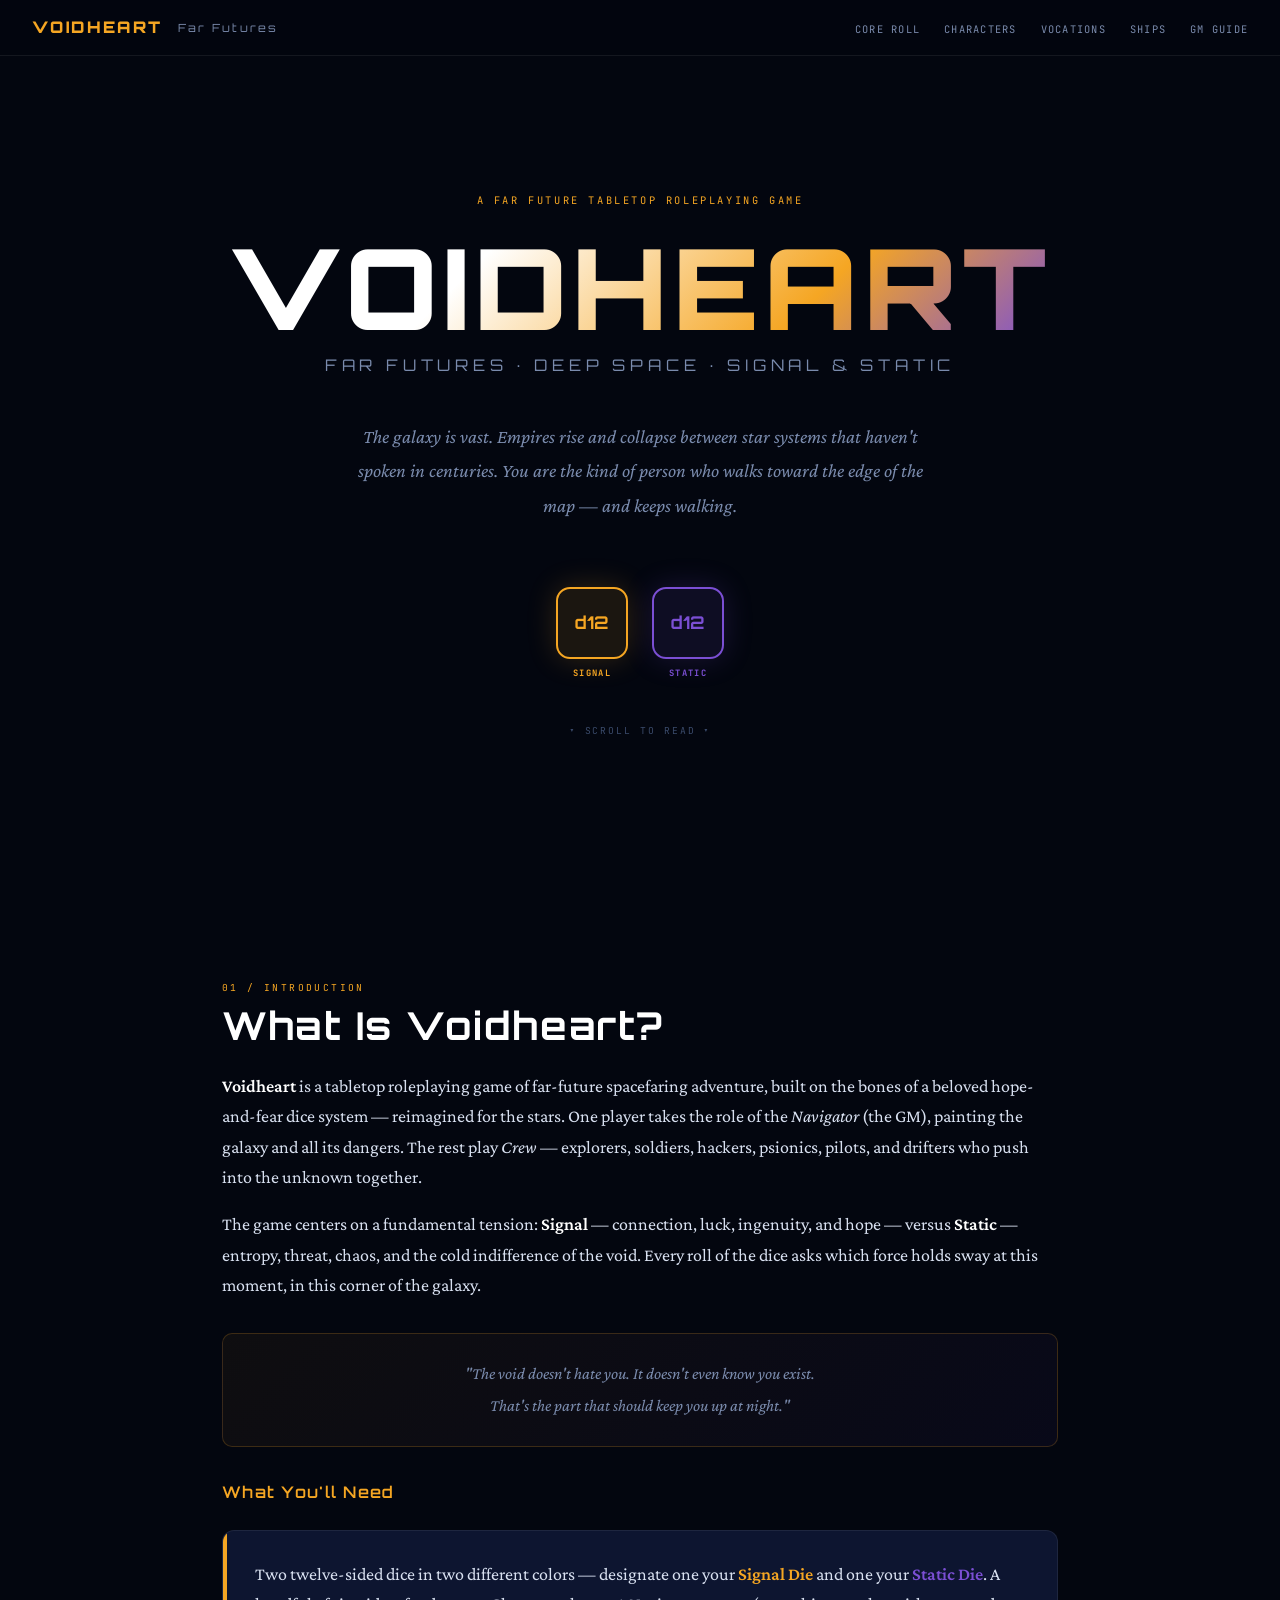
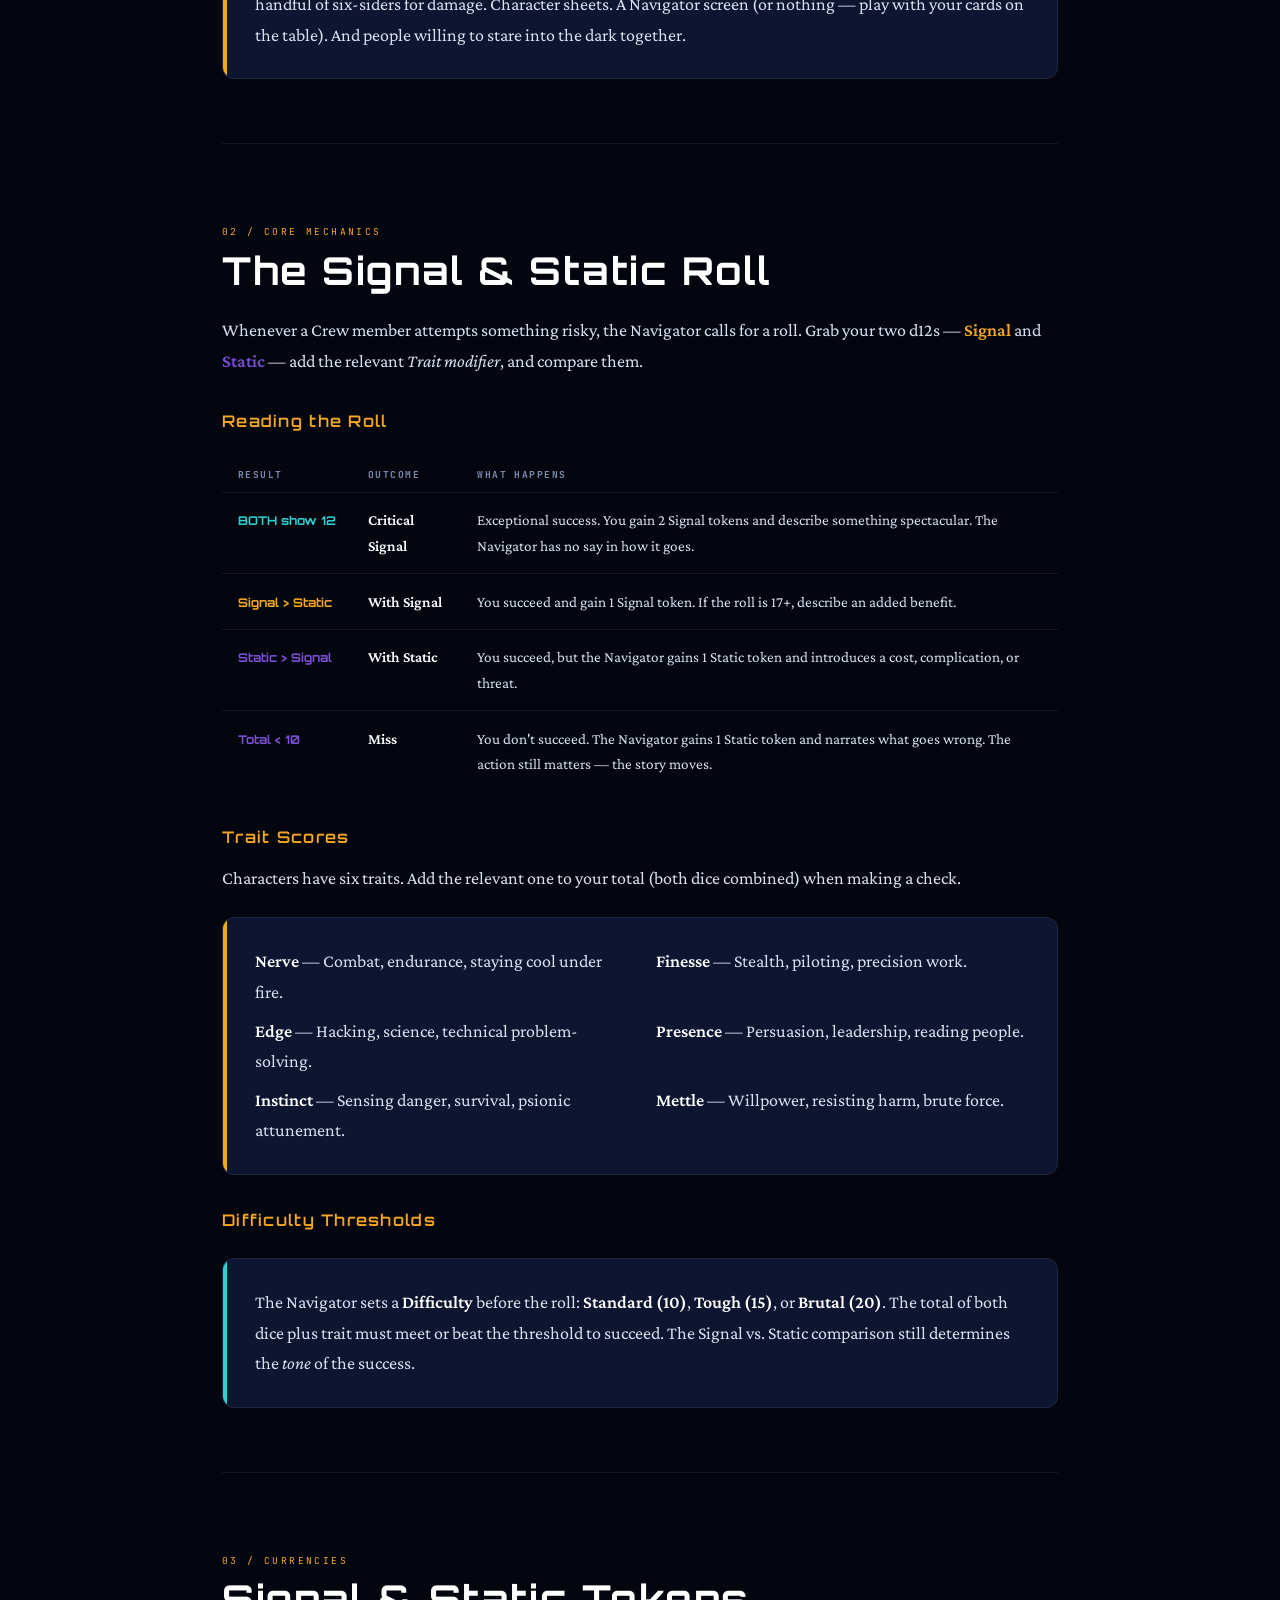
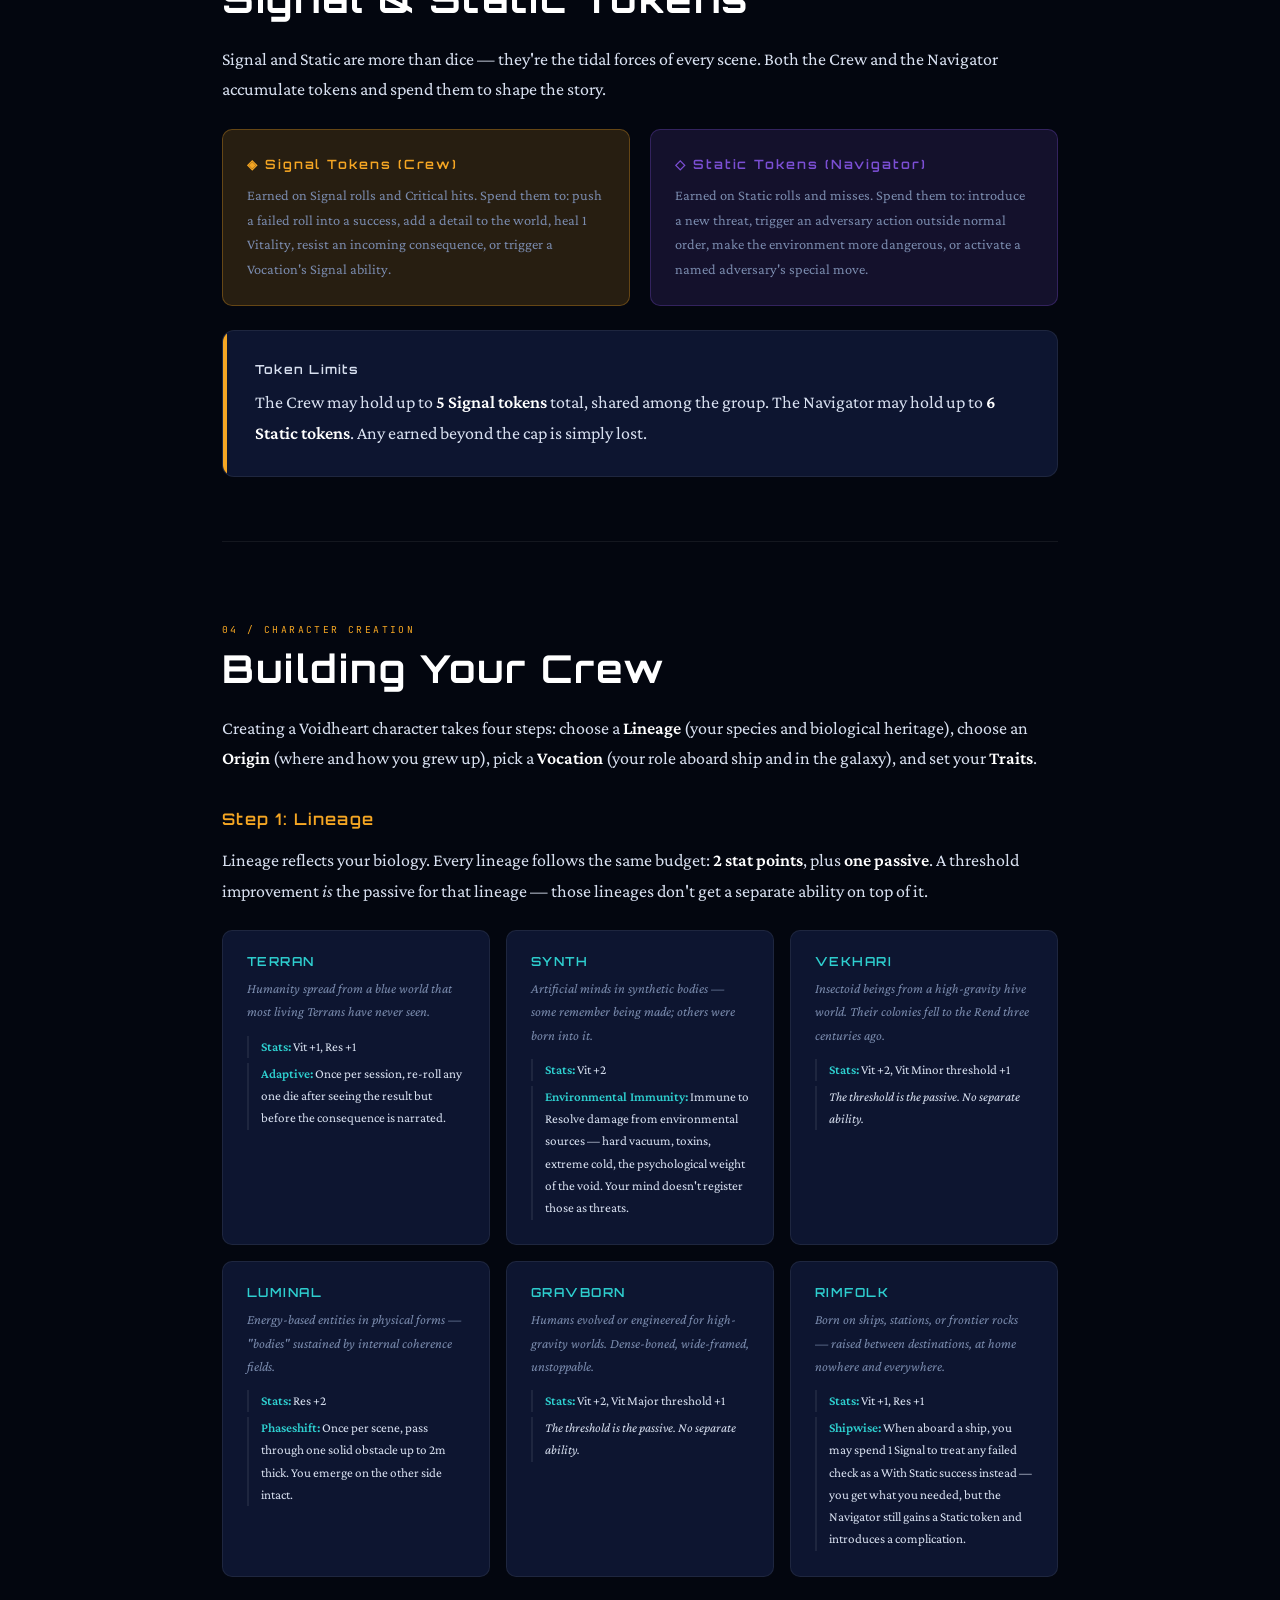
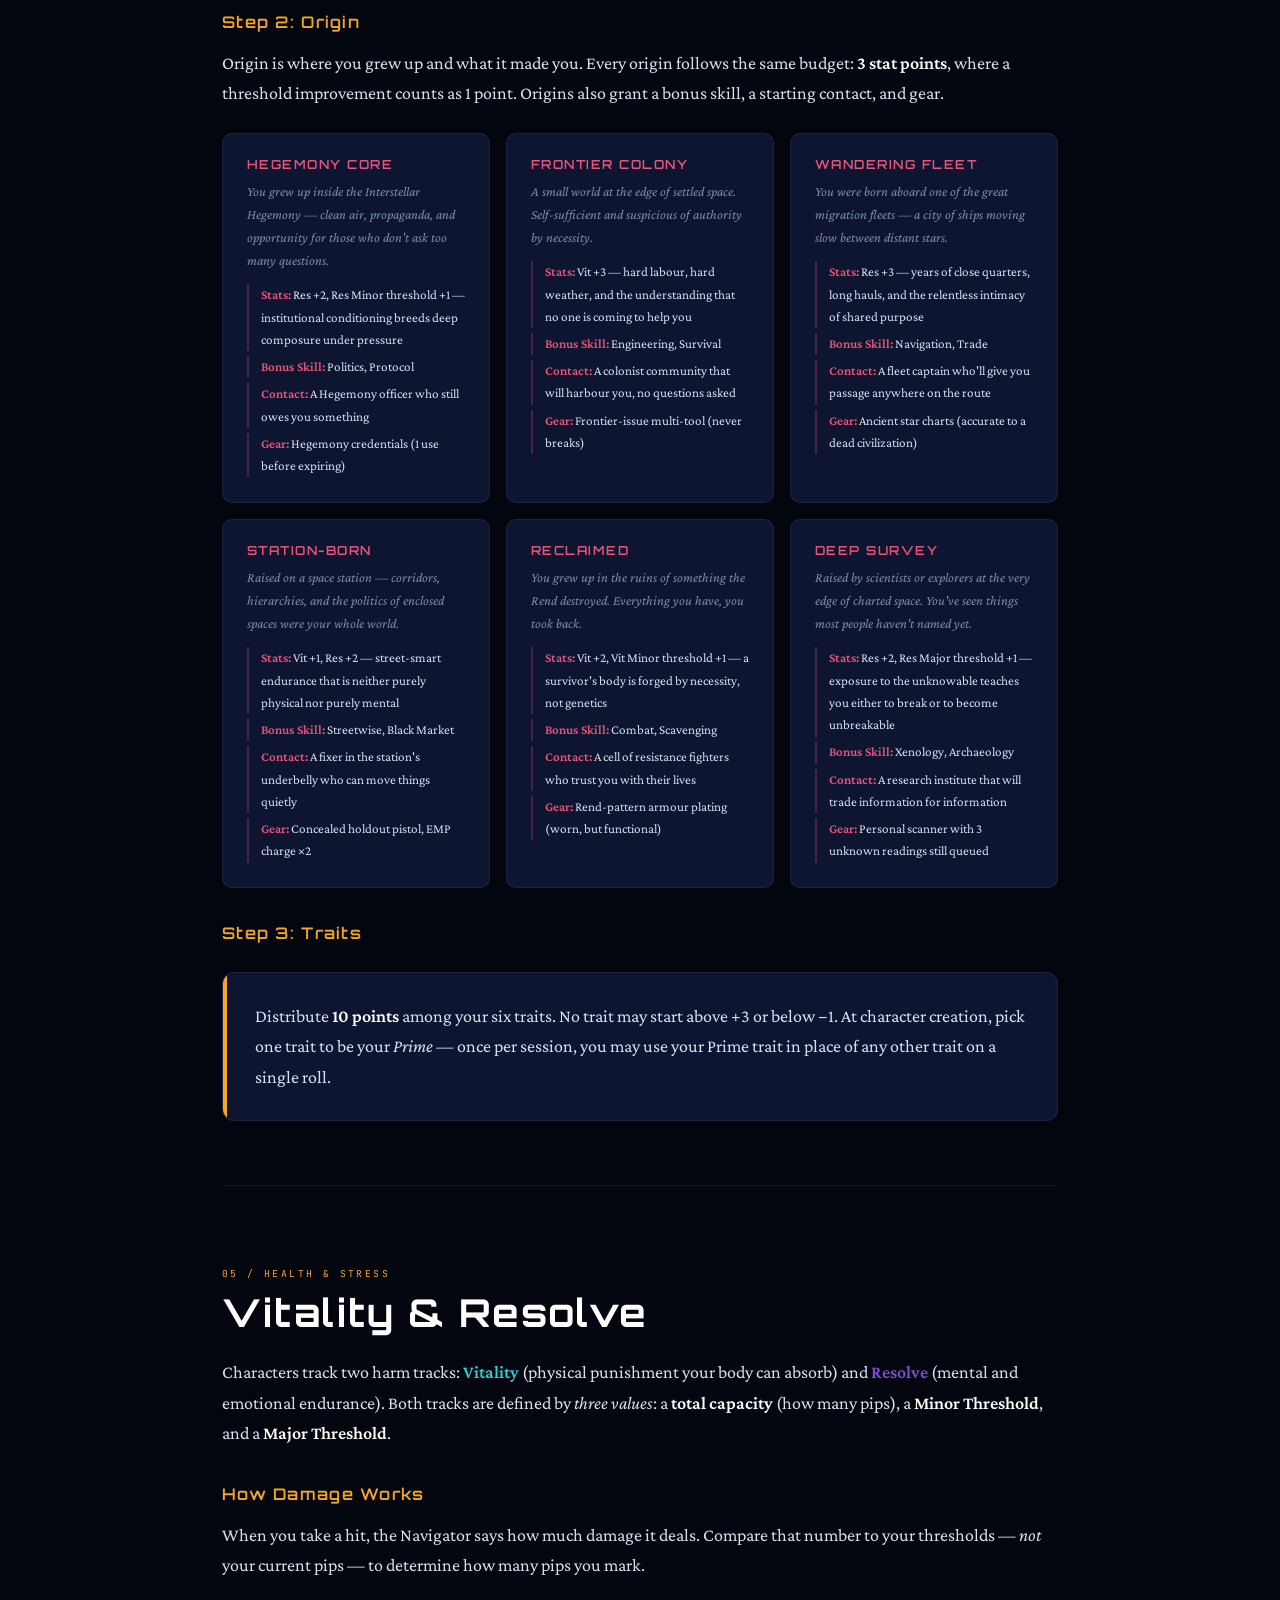
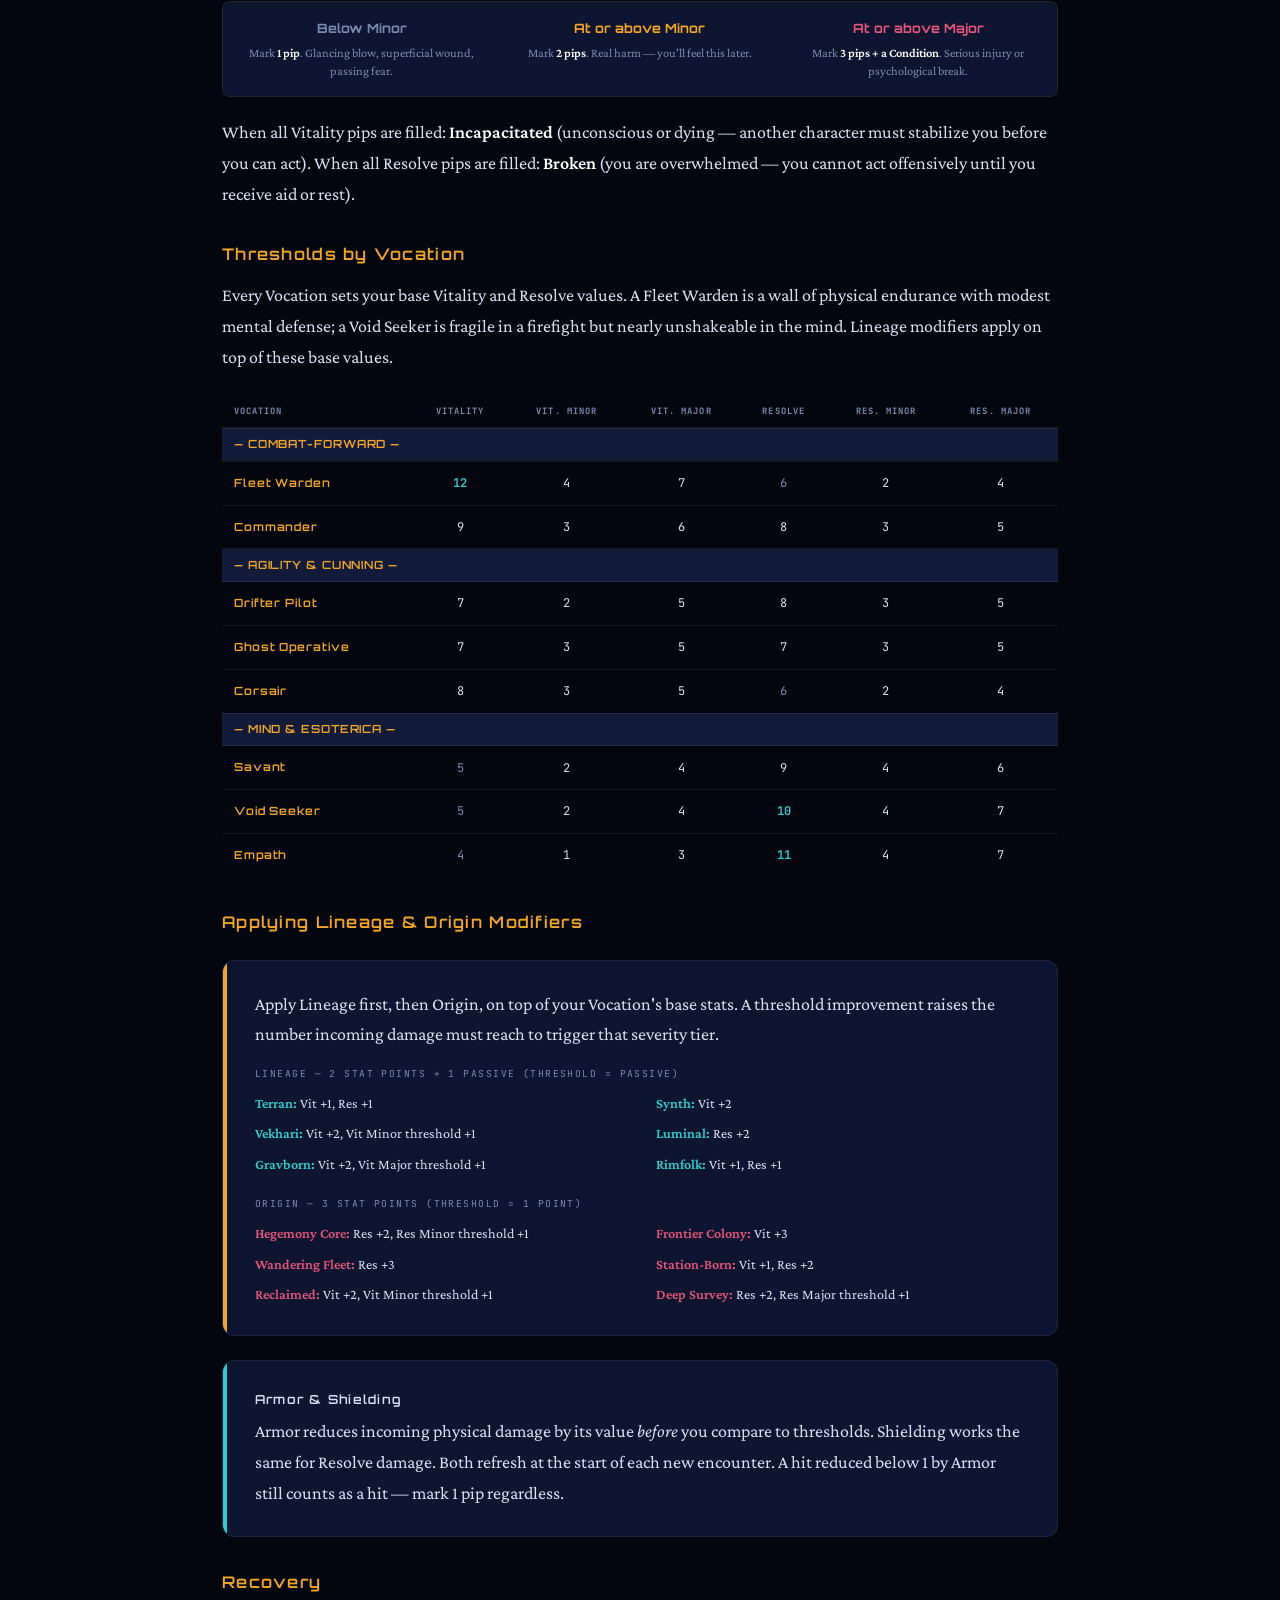
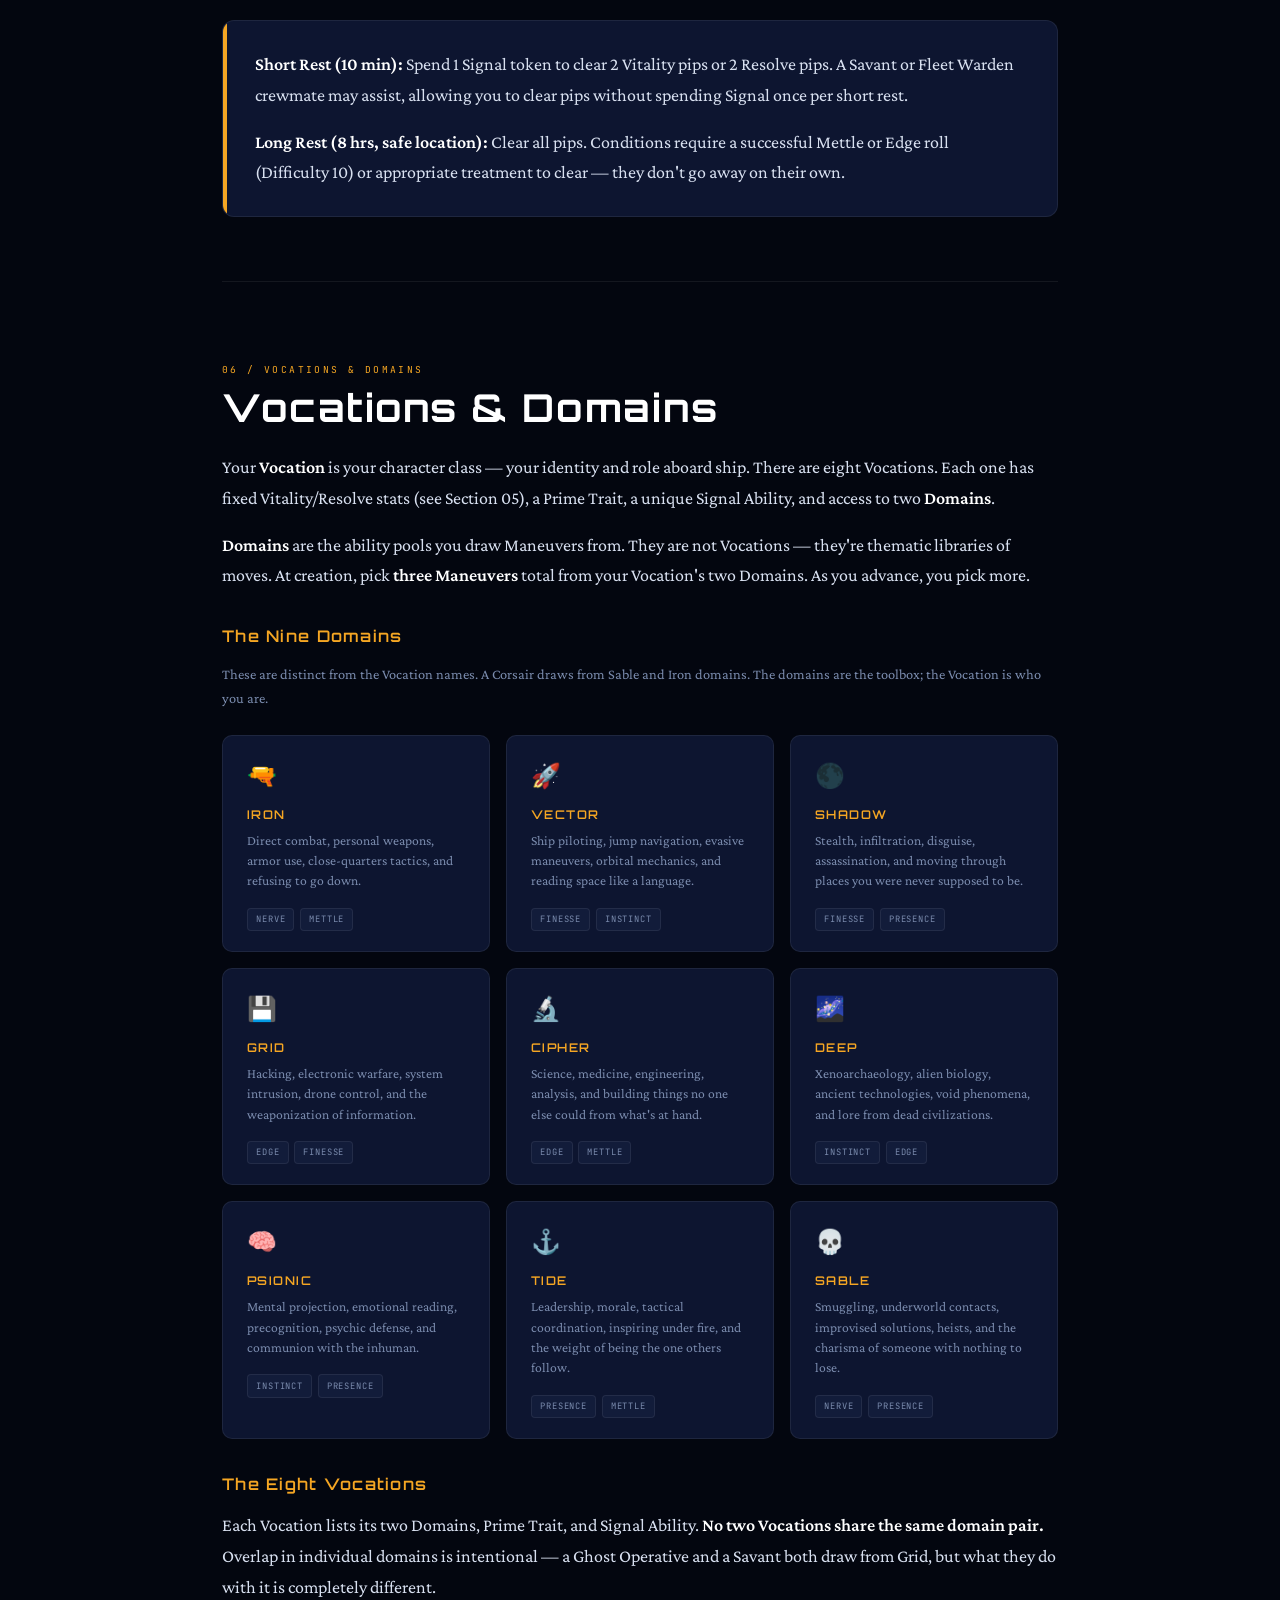
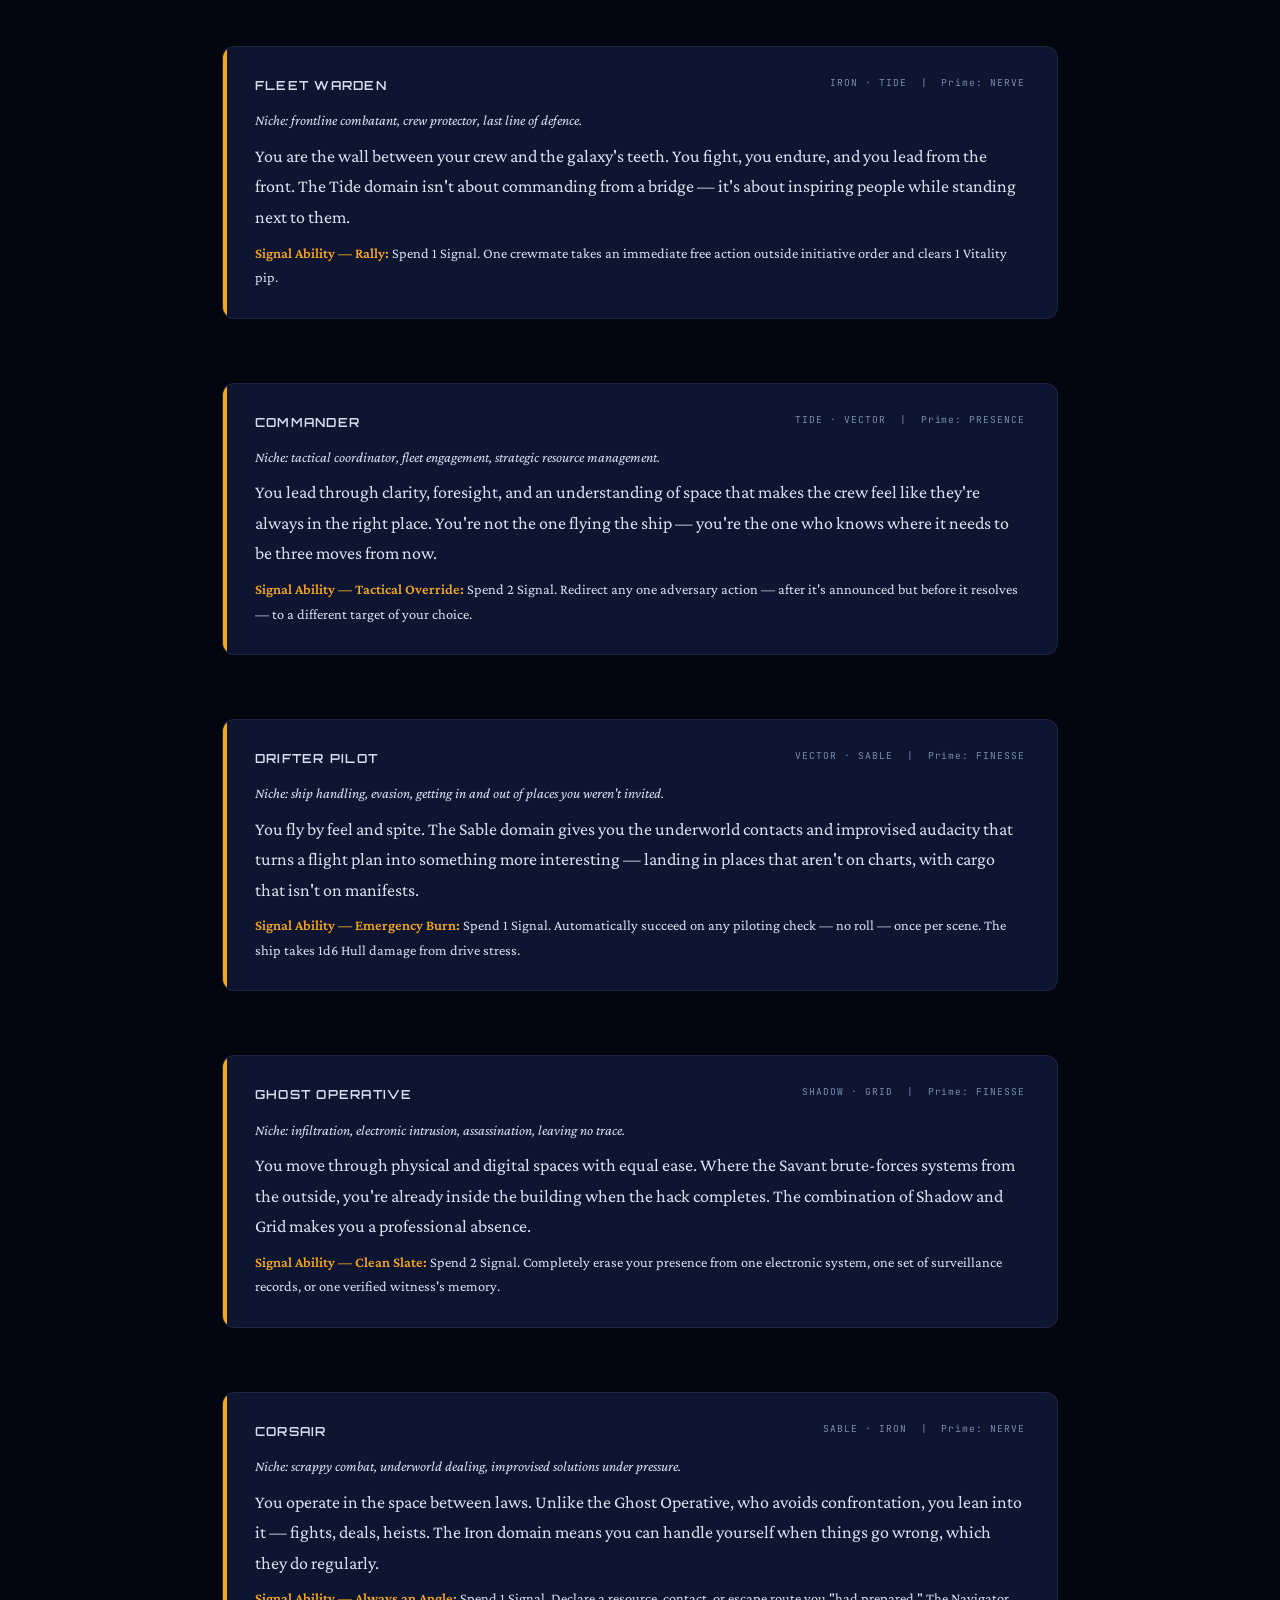
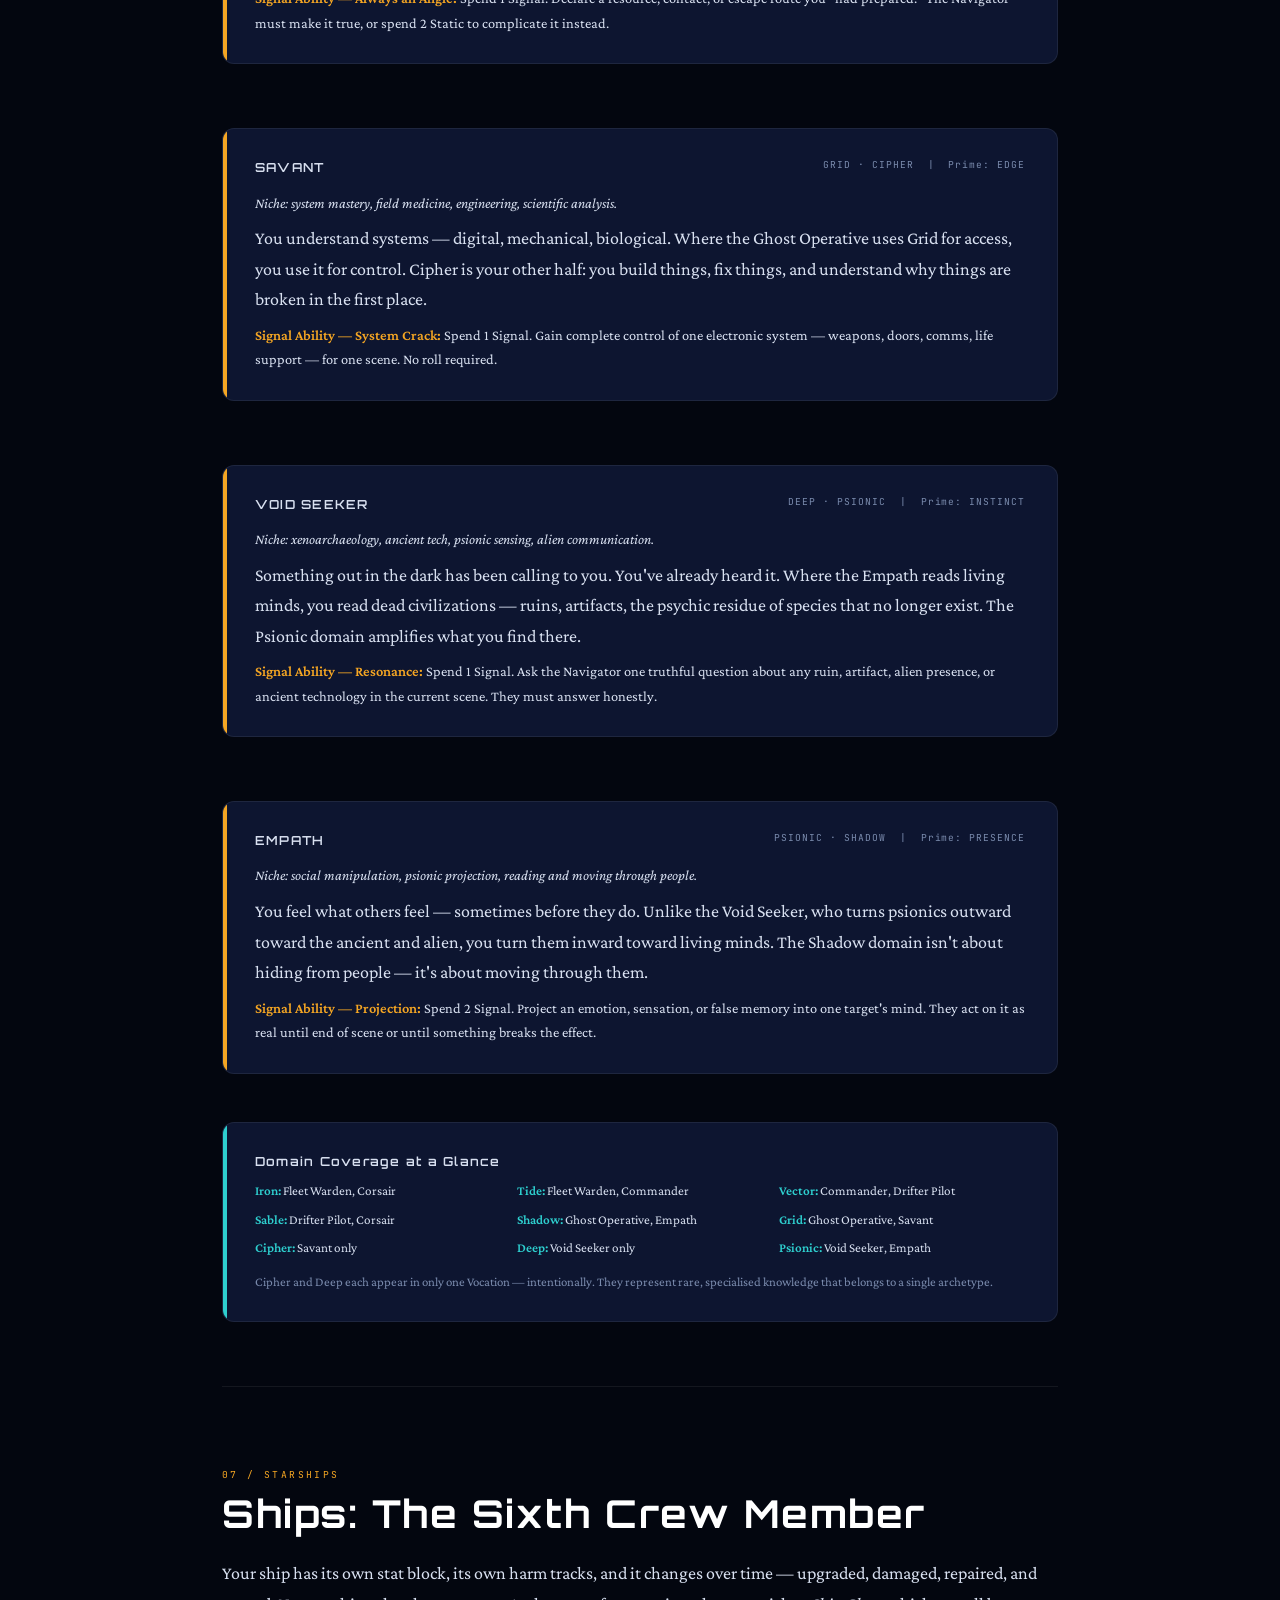
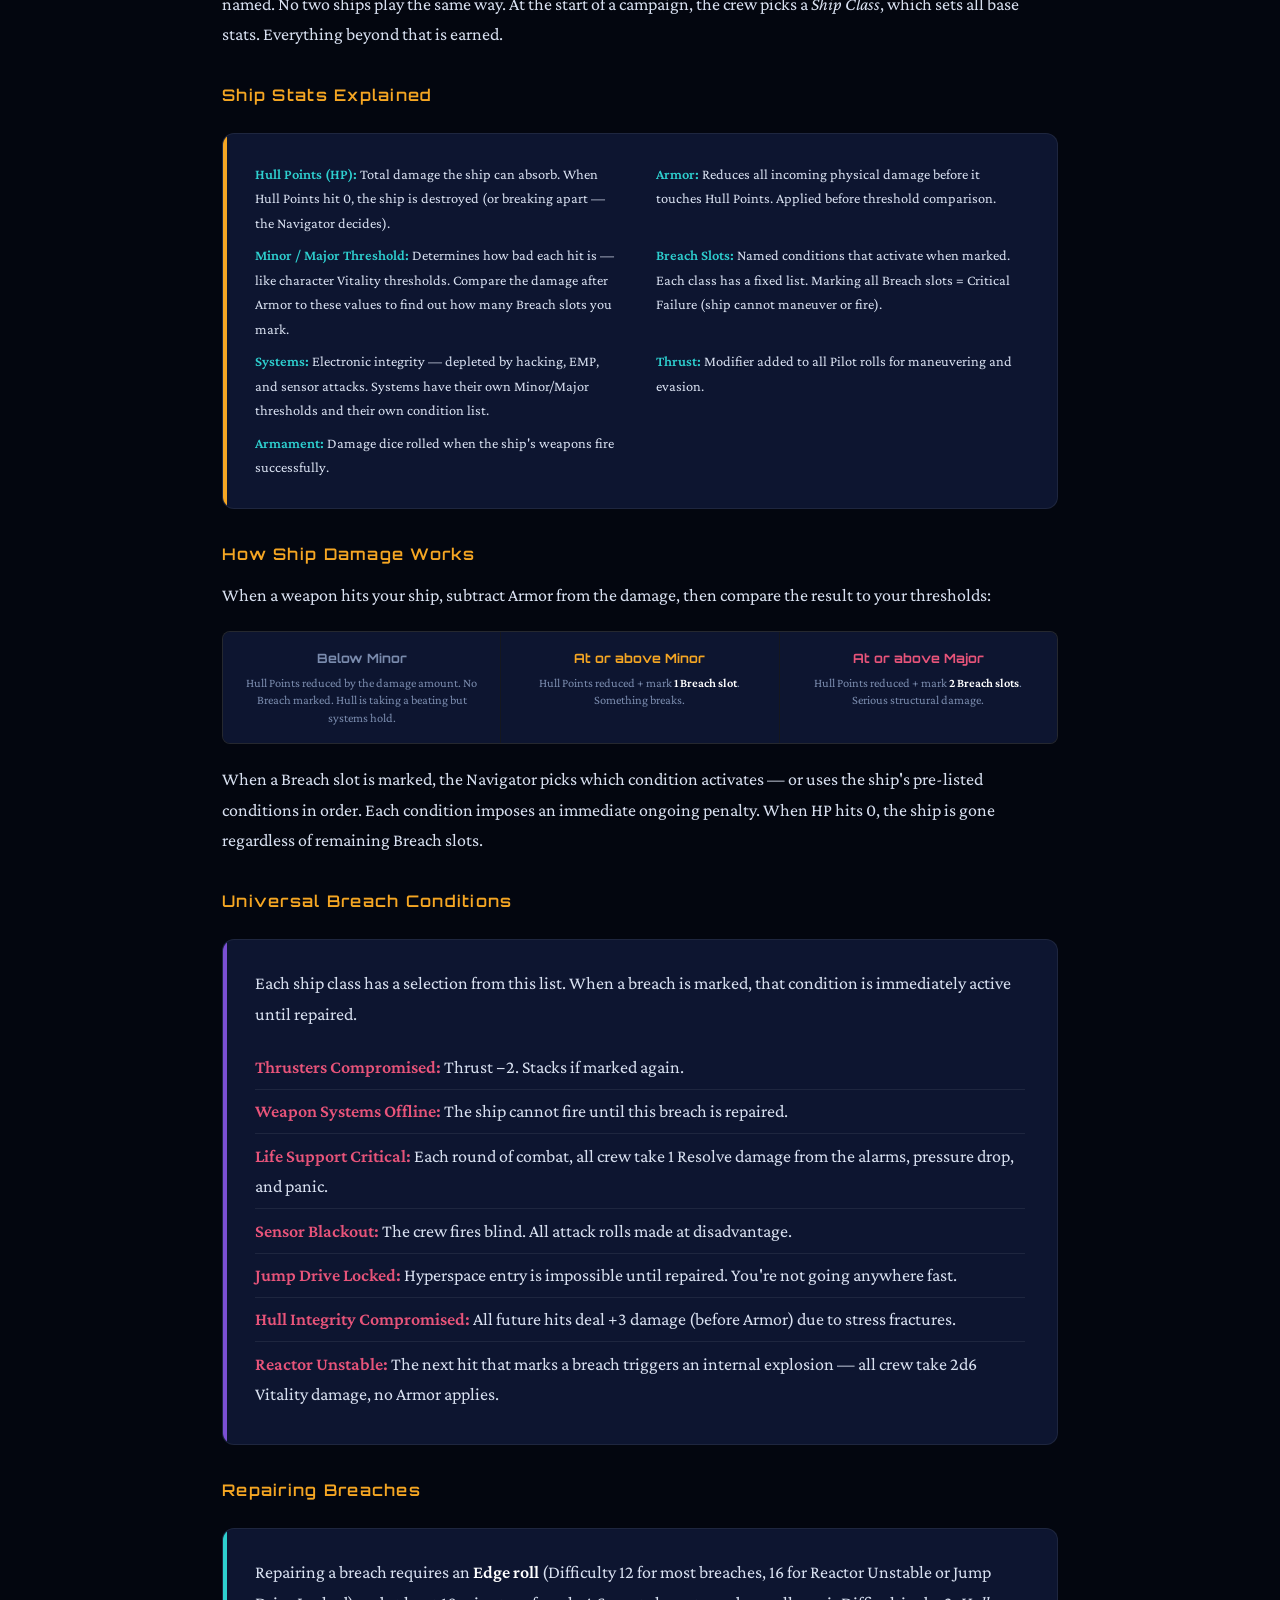
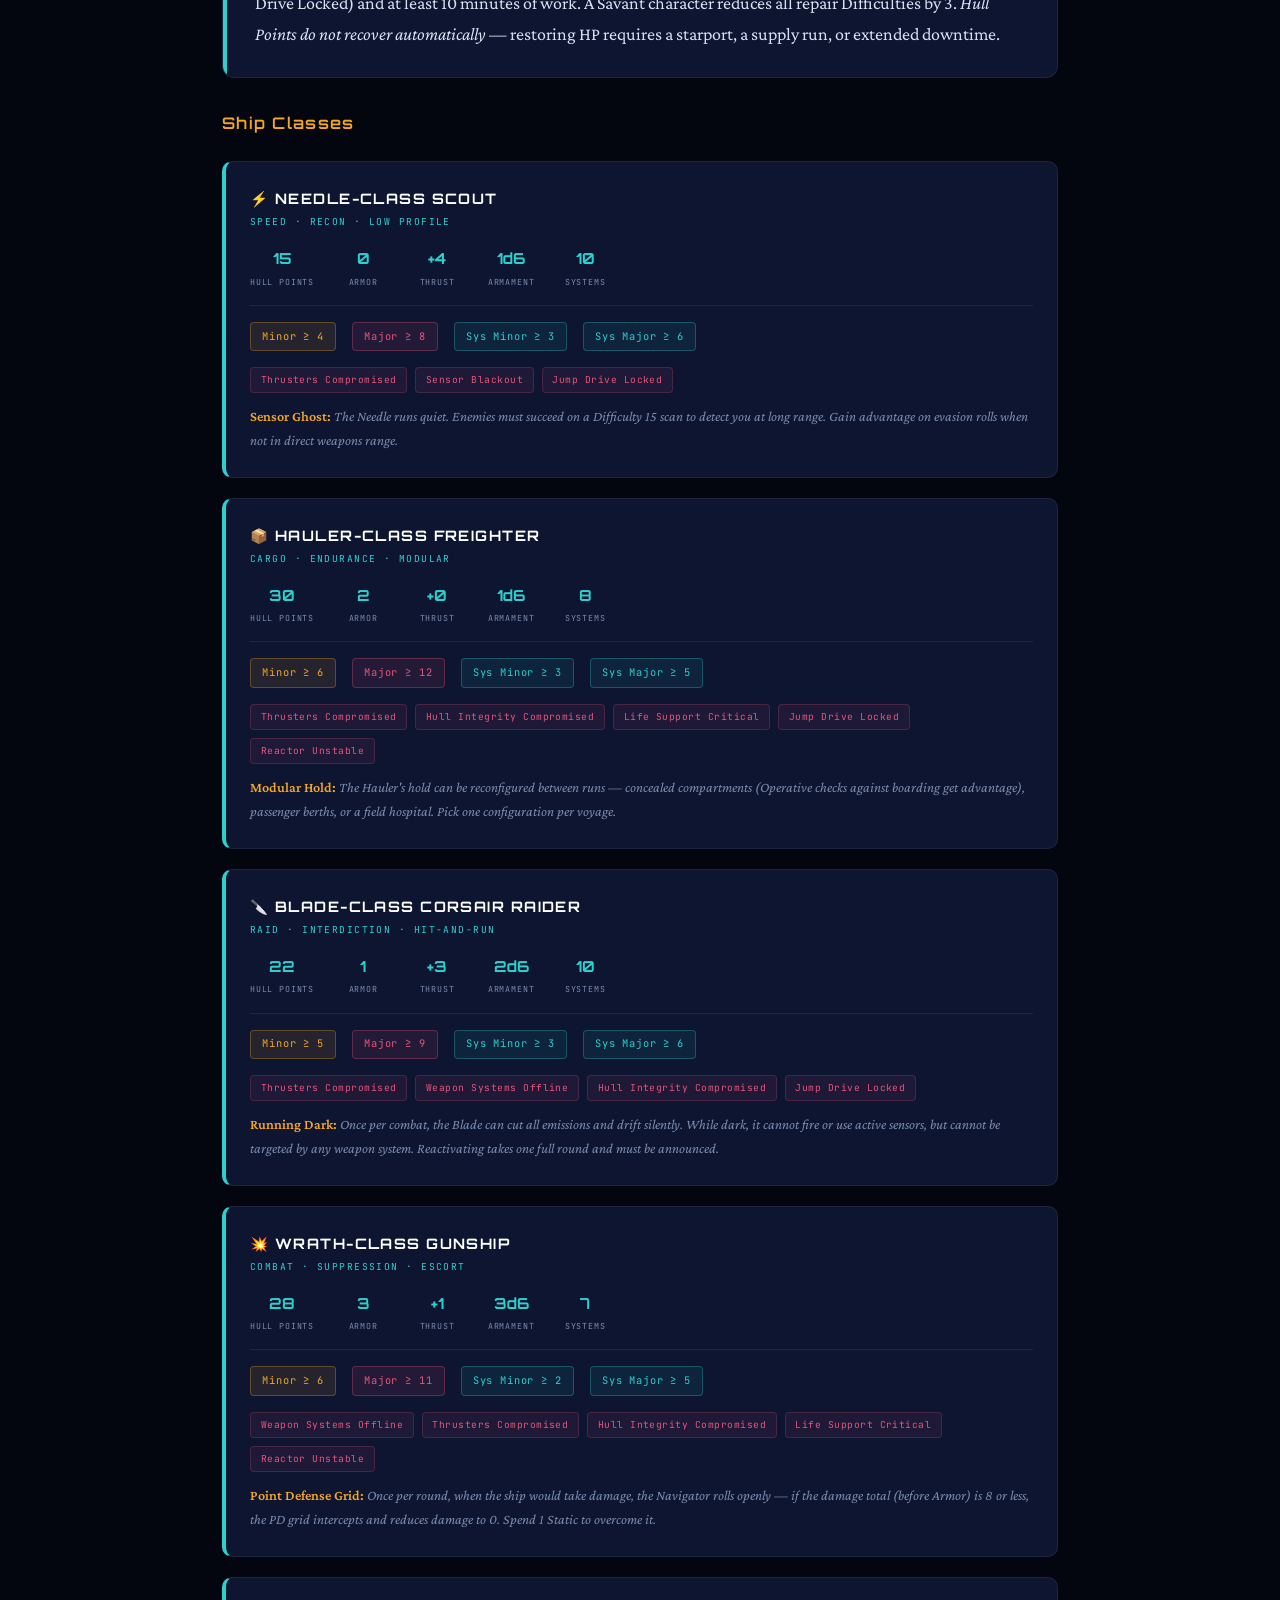
==== index.html @ 4ca3cfd5 "Add files via upload" ====
<!DOCTYPE html>
<html lang="en">
<head>
<meta charset="UTF-8">
<meta name="viewport" content="width=device-width, initial-scale=1.0">
<title>VOIDHEART: Far Futures — A Spacefaring TTRPG</title>
<link rel="preconnect" href="https://fonts.googleapis.com">
<link href="https://fonts.googleapis.com/css2?family=Orbitron:wght@400;600;700;900&family=Crimson+Pro:ital,wght@0,300;0,400;0,600;1,300;1,400&family=JetBrains+Mono:wght@300;400&display=swap" rel="stylesheet">
<style>
:root {
  --void: #03060F;
  --deep: #080E1F;
  --panel: #0D1530;
  --panel-bright: #121C3A;
  --signal: #F5A623;
  --signal-dim: #C4821A;
  --signal-glow: rgba(245,166,35,0.15);
  --static: #7B4FD4;
  --static-dim: #5A36A8;
  --static-glow: rgba(123,79,212,0.15);
  --text: #D8E0F0;
  --text-dim: #7A8BAD;
  --text-faint: #3A4A6A;
  --border: rgba(255,255,255,0.07);
  --border-signal: rgba(245,166,35,0.3);
  --border-static: rgba(123,79,212,0.3);
  --accent-teal: #2ECFCF;
  --accent-rose: #E8547A;
}

* { margin: 0; padding: 0; box-sizing: border-box; }

html { scroll-behavior: smooth; }

body {
  background: var(--void);
  color: var(--text);
  font-family: 'Crimson Pro', Georgia, serif;
  font-size: 18px;
  line-height: 1.7;
  overflow-x: hidden;
}

/* ── STARFIELD ── */
#starfield {
  position: fixed;
  inset: 0;
  pointer-events: none;
  z-index: 0;
  overflow: hidden;
}
.star {
  position: absolute;
  background: white;
  border-radius: 50%;
  animation: twinkle var(--dur) ease-in-out infinite alternate;
  opacity: 0;
}
@keyframes twinkle {
  from { opacity: var(--min-op); transform: scale(1); }
  to   { opacity: var(--max-op); transform: scale(1.4); }
}

/* ── NAV ── */
nav {
  position: fixed;
  top: 0; left: 0; right: 0;
  z-index: 100;
  background: rgba(3,6,15,0.85);
  backdrop-filter: blur(12px);
  border-bottom: 1px solid var(--border);
  padding: 0 2rem;
  display: flex;
  align-items: center;
  justify-content: space-between;
  height: 56px;
}
.nav-logo {
  font-family: 'Orbitron', sans-serif;
  font-weight: 900;
  font-size: 1rem;
  letter-spacing: 0.15em;
  color: var(--signal);
  text-decoration: none;
}
.nav-logo span { color: var(--text-dim); font-weight: 400; font-size: 0.7rem; margin-left: 0.5rem; letter-spacing: 0.2em; vertical-align: middle; }
.nav-links {
  display: flex;
  gap: 1.5rem;
  list-style: none;
}
.nav-links a {
  font-family: 'JetBrains Mono', monospace;
  font-size: 0.65rem;
  letter-spacing: 0.12em;
  color: var(--text-dim);
  text-decoration: none;
  text-transform: uppercase;
  transition: color 0.2s;
}
.nav-links a:hover { color: var(--signal); }

/* ── MAIN CONTENT ── */
main {
  position: relative;
  z-index: 1;
  max-width: 900px;
  margin: 0 auto;
  padding: 0 2rem 6rem;
}

/* ── HERO ── */
.hero {
  position: relative;
  z-index: 1;
  min-height: 100vh;
  display: flex;
  flex-direction: column;
  align-items: center;
  justify-content: center;
  text-align: center;
  padding: 6rem 2rem 4rem;
}
.hero-tag {
  font-family: 'JetBrains Mono', monospace;
  font-size: 0.65rem;
  letter-spacing: 0.25em;
  color: var(--signal);
  text-transform: uppercase;
  margin-bottom: 1.5rem;
  animation: fadeDown 1s ease both;
}
.hero h1 {
  font-family: 'Orbitron', sans-serif;
  font-weight: 900;
  font-size: clamp(3.5rem, 10vw, 7rem);
  letter-spacing: 0.05em;
  line-height: 0.95;
  background: linear-gradient(135deg, #fff 30%, var(--signal) 70%, var(--static) 100%);
  -webkit-background-clip: text;
  -webkit-text-fill-color: transparent;
  background-clip: text;
  animation: fadeDown 1s 0.1s ease both;
}
.hero-sub {
  font-family: 'Orbitron', sans-serif;
  font-weight: 400;
  font-size: clamp(0.75rem, 2vw, 1rem);
  letter-spacing: 0.3em;
  color: var(--text-dim);
  margin-top: 0.75rem;
  text-transform: uppercase;
  animation: fadeDown 1s 0.2s ease both;
}
.hero-desc {
  max-width: 600px;
  font-size: 1.2rem;
  font-style: italic;
  color: var(--text-dim);
  margin-top: 2.5rem;
  line-height: 1.8;
  animation: fadeDown 1s 0.35s ease both;
}
.hero-dice {
  display: flex;
  gap: 1.5rem;
  margin-top: 3rem;
  animation: fadeDown 1s 0.5s ease both;
}
.die-signal, .die-static {
  width: 72px; height: 72px;
  border-radius: 14px;
  display: flex;
  align-items: center;
  justify-content: center;
  font-family: 'Orbitron', sans-serif;
  font-weight: 700;
  font-size: 1.1rem;
  position: relative;
}
.die-signal {
  background: rgba(245,166,35,0.1);
  border: 2px solid var(--signal);
  color: var(--signal);
  box-shadow: 0 0 30px rgba(245,166,35,0.2);
  animation: pulse-signal 3s ease-in-out infinite;
}
.die-static {
  background: rgba(123,79,212,0.1);
  border: 2px solid var(--static);
  color: var(--static);
  box-shadow: 0 0 30px rgba(123,79,212,0.2);
  animation: pulse-static 3s 1.5s ease-in-out infinite;
}
.die-label {
  position: absolute;
  bottom: -1.5rem;
  font-family: 'JetBrains Mono', monospace;
  font-size: 0.55rem;
  letter-spacing: 0.15em;
  text-transform: uppercase;
}
@keyframes pulse-signal {
  0%,100% { box-shadow: 0 0 20px rgba(245,166,35,0.2); }
  50%      { box-shadow: 0 0 40px rgba(245,166,35,0.4); }
}
@keyframes pulse-static {
  0%,100% { box-shadow: 0 0 20px rgba(123,79,212,0.2); }
  50%      { box-shadow: 0 0 40px rgba(123,79,212,0.45); }
}
@keyframes fadeDown {
  from { opacity:0; transform:translateY(-18px); }
  to   { opacity:1; transform:translateY(0); }
}
.scroll-cue {
  margin-top: 5rem;
  font-family: 'JetBrains Mono', monospace;
  font-size: 0.6rem;
  letter-spacing: 0.2em;
  color: var(--text-faint);
  text-transform: uppercase;
  animation: bob 2s ease-in-out infinite, fadeDown 1s 0.8s ease both;
}
@keyframes bob {
  0%,100% { transform: translateY(0); }
  50%      { transform: translateY(6px); }
}

/* ── SECTIONS ── */
section {
  margin-top: 5rem;
  scroll-margin-top: 70px;
}
.section-label {
  font-family: 'JetBrains Mono', monospace;
  font-size: 0.6rem;
  letter-spacing: 0.25em;
  color: var(--signal);
  text-transform: uppercase;
  margin-bottom: 0.5rem;
}
h2 {
  font-family: 'Orbitron', sans-serif;
  font-weight: 700;
  font-size: clamp(1.6rem, 4vw, 2.4rem);
  color: #fff;
  letter-spacing: 0.04em;
  line-height: 1.1;
  margin-bottom: 1.5rem;
}
h3 {
  font-family: 'Orbitron', sans-serif;
  font-weight: 600;
  font-size: 1rem;
  letter-spacing: 0.08em;
  color: var(--signal);
  margin: 2rem 0 0.75rem;
}
h4 {
  font-family: 'Orbitron', sans-serif;
  font-weight: 600;
  font-size: 0.78rem;
  letter-spacing: 0.1em;
  color: var(--text);
  margin-bottom: 0.4rem;
}
p { margin-bottom: 1rem; }
p:last-child { margin-bottom: 0; }
em { color: var(--text); font-style: italic; }
strong { color: #fff; font-weight: 600; }

/* ── RULE CARD ── */
.rule-card {
  background: var(--panel);
  border: 1px solid var(--border);
  border-radius: 12px;
  padding: 1.75rem 2rem;
  margin: 1.5rem 0;
  position: relative;
  overflow: hidden;
}
.rule-card::before {
  content: '';
  position: absolute;
  top: 0; left: 0;
  width: 4px; height: 100%;
  background: var(--signal);
}
.rule-card.static-card::before { background: var(--static); }
.rule-card.teal-card::before { background: var(--accent-teal); }
.rule-card.rose-card::before { background: var(--accent-rose); }

/* ── ROLL RESULT TABLE ── */
.roll-table {
  width: 100%;
  border-collapse: collapse;
  margin: 1.5rem 0;
  font-size: 0.95rem;
}
.roll-table th {
  font-family: 'JetBrains Mono', monospace;
  font-size: 0.6rem;
  letter-spacing: 0.15em;
  text-transform: uppercase;
  color: var(--text-dim);
  padding: 0.5rem 1rem;
  border-bottom: 1px solid var(--border);
  text-align: left;
}
.roll-table td {
  padding: 0.9rem 1rem;
  border-bottom: 1px solid var(--border);
  vertical-align: top;
}
.roll-table tr:last-child td { border-bottom: none; }
.roll-result {
  font-family: 'Orbitron', sans-serif;
  font-size: 0.75rem;
  font-weight: 700;
  white-space: nowrap;
}
.roll-signal .roll-result { color: var(--signal); }
.roll-static .roll-result { color: var(--static); }
.roll-crit .roll-result { color: var(--accent-teal); }
.roll-table tr:hover td { background: rgba(255,255,255,0.02); }

/* ── CURRENCY PILLS ── */
.currency-grid {
  display: grid;
  grid-template-columns: 1fr 1fr;
  gap: 1.25rem;
  margin: 1.5rem 0;
}
.currency-pill {
  border-radius: 10px;
  padding: 1.5rem;
  border: 1px solid;
}
.currency-pill.signal-pill {
  background: var(--signal-glow);
  border-color: var(--border-signal);
}
.currency-pill.static-pill {
  background: var(--static-glow);
  border-color: var(--border-static);
}
.currency-pill h4 {
  font-size: 0.8rem;
  letter-spacing: 0.15em;
  margin-bottom: 0.5rem;
}
.currency-pill.signal-pill h4 { color: var(--signal); }
.currency-pill.static-pill h4 { color: var(--static); }
.currency-pill p { font-size: 0.9rem; color: var(--text-dim); }

/* ── DOMAIN GRID ── */
.domain-grid {
  display: grid;
  grid-template-columns: repeat(auto-fill, minmax(250px, 1fr));
  gap: 1rem;
  margin: 1.5rem 0;
}
.domain-card {
  background: var(--panel);
  border: 1px solid var(--border);
  border-radius: 10px;
  padding: 1.25rem 1.5rem;
  transition: border-color 0.2s, transform 0.2s;
  cursor: default;
}
.domain-card:hover {
  border-color: var(--border-signal);
  transform: translateY(-3px);
}
.domain-icon {
  font-size: 1.5rem;
  margin-bottom: 0.5rem;
}
.domain-card h4 {
  font-size: 0.75rem;
  letter-spacing: 0.12em;
  color: var(--signal);
  margin-bottom: 0.35rem;
}
.domain-card p {
  font-size: 0.85rem;
  color: var(--text-dim);
  line-height: 1.5;
}
.domain-tags {
  margin-top: 0.75rem;
  display: flex;
  flex-wrap: wrap;
  gap: 0.35rem;
}
.tag {
  font-family: 'JetBrains Mono', monospace;
  font-size: 0.55rem;
  letter-spacing: 0.1em;
  color: var(--text-dim);
  background: var(--panel-bright);
  border: 1px solid var(--border);
  border-radius: 4px;
  padding: 0.2rem 0.5rem;
  text-transform: uppercase;
}

/* ── LINEAGE CARDS ── */
.lineage-grid {
  display: grid;
  grid-template-columns: repeat(auto-fill, minmax(260px, 1fr));
  gap: 1rem;
  margin: 1.5rem 0;
}
.lineage-card {
  background: var(--panel);
  border: 1px solid var(--border);
  border-radius: 10px;
  padding: 1.25rem 1.5rem;
  position: relative;
  overflow: hidden;
  transition: border-color 0.25s, transform 0.25s;
}
.lineage-card:hover { border-color: rgba(46,207,207,0.35); transform: translateY(-3px); }
.lineage-card h4 {
  font-size: 0.78rem;
  color: var(--accent-teal);
  margin-bottom: 0.3rem;
  letter-spacing: 0.12em;
}
.lineage-card .lore {
  font-size: 0.85rem;
  font-style: italic;
  color: var(--text-dim);
  margin-bottom: 0.75rem;
}
.feature-line {
  font-size: 0.82rem;
  color: var(--text);
  margin-bottom: 0.3rem;
  padding-left: 0.75rem;
  border-left: 2px solid var(--border);
}
.feature-line strong { color: var(--accent-teal); }

/* ── ORIGIN CARDS ── */
.origin-grid {
  display: grid;
  grid-template-columns: repeat(auto-fill, minmax(260px, 1fr));
  gap: 1rem;
  margin: 1.5rem 0;
}
.origin-card {
  background: var(--panel);
  border: 1px solid var(--border);
  border-radius: 10px;
  padding: 1.25rem 1.5rem;
  transition: border-color 0.25s, transform 0.25s;
}
.origin-card:hover { border-color: rgba(232,84,122,0.4); transform: translateY(-3px); }
.origin-card h4 {
  font-size: 0.78rem;
  color: var(--accent-rose);
  margin-bottom: 0.3rem;
  letter-spacing: 0.12em;
}
.origin-card .lore {
  font-size: 0.85rem;
  font-style: italic;
  color: var(--text-dim);
  margin-bottom: 0.75rem;
}
.origin-card .feature-line { border-color: rgba(232,84,122,0.25); }
.origin-card .feature-line strong { color: var(--accent-rose); }

/* ── STRESS TRACK ── */
.stress-display {
  display: flex;
  gap: 0.5rem;
  flex-wrap: wrap;
  margin: 1rem 0;
}
.stress-pip {
  width: 32px; height: 32px;
  border-radius: 6px;
  border: 2px solid;
  display: flex;
  align-items: center;
  justify-content: center;
  font-family: 'JetBrains Mono', monospace;
  font-size: 0.6rem;
}
.pip-vitality { border-color: var(--accent-teal); background: rgba(46,207,207,0.1); color: var(--accent-teal); }
.pip-resolve  { border-color: var(--static); background: rgba(123,79,212,0.1); color: var(--static); }

/* ── ADVERSARY BLOCK ── */
.adversary-block {
  background: var(--panel);
  border: 1px solid var(--border);
  border-top: 3px solid var(--accent-rose);
  border-radius: 10px;
  padding: 1.5rem;
  margin: 1.5rem 0;
}
.adversary-block h4 { color: var(--accent-rose); margin-bottom: 0.25rem; }
.adversary-type {
  font-family: 'JetBrains Mono', monospace;
  font-size: 0.6rem;
  letter-spacing: 0.15em;
  color: var(--text-faint);
  text-transform: uppercase;
  margin-bottom: 1rem;
}
.stat-row {
  display: flex;
  gap: 1.5rem;
  flex-wrap: wrap;
  margin-bottom: 1rem;
}
.stat-box {
  text-align: center;
  min-width: 60px;
}
.stat-box .val {
  font-family: 'Orbitron', sans-serif;
  font-size: 1.1rem;
  font-weight: 700;
  color: #fff;
}
.stat-box .key {
  font-family: 'JetBrains Mono', monospace;
  font-size: 0.55rem;
  letter-spacing: 0.1em;
  color: var(--text-dim);
  text-transform: uppercase;
}
.move-list { list-style: none; }
.move-list li {
  font-size: 0.9rem;
  color: var(--text);
  padding: 0.4rem 0;
  border-bottom: 1px solid var(--border);
}
.move-list li:last-child { border-bottom: none; }
.move-list strong { color: var(--accent-rose); }

/* ── SHIP BLOCK ── */
.ship-grid {
  display: grid;
  grid-template-columns: 1fr 1fr;
  gap: 1.5rem;
  margin: 1.5rem 0;
}
.ship-stat {
  background: var(--panel);
  border: 1px solid var(--border);
  border-radius: 8px;
  padding: 1rem 1.25rem;
}
.ship-stat h4 {
  font-size: 0.65rem;
  color: var(--text-dim);
  margin-bottom: 0.35rem;
}
.ship-stat .stat-val {
  font-family: 'Orbitron', sans-serif;
  font-size: 1rem;
  font-weight: 700;
  color: var(--accent-teal);
}

/* ── DIVIDER ── */
.divider {
  border: none;
  border-top: 1px solid var(--border);
  margin: 4rem 0;
  position: relative;
}
.divider::after {
  content: '◆';
  position: absolute;
  top: 50%;
  left: 50%;
  transform: translate(-50%,-50%);
  background: var(--void);
  padding: 0 1rem;
  color: var(--text-faint);
  font-size: 0.7rem;
}

/* ── CALLOUT BOX ── */
.callout {
  background: linear-gradient(135deg, rgba(245,166,35,0.05) 0%, rgba(123,79,212,0.05) 100%);
  border: 1px solid rgba(245,166,35,0.2);
  border-radius: 10px;
  padding: 1.5rem 2rem;
  margin: 2rem 0;
  font-style: italic;
  color: var(--text-dim);
  font-size: 1.05rem;
  text-align: center;
  line-height: 1.9;
}

/* ── GM SECTION ── */
.gm-principles {
  counter-reset: principle;
  margin: 1.5rem 0;
}
.principle {
  counter-increment: principle;
  display: flex;
  gap: 1.25rem;
  margin-bottom: 1.25rem;
  align-items: flex-start;
}
.principle-num {
  font-family: 'Orbitron', sans-serif;
  font-weight: 700;
  font-size: 1.2rem;
  color: var(--signal);
  min-width: 2rem;
  line-height: 1;
  margin-top: 0.25rem;
}
.principle p { font-size: 0.95rem; }

/* ── FOOTER ── */
footer {
  position: relative;
  z-index: 1;
  text-align: center;
  padding: 3rem 2rem;
  border-top: 1px solid var(--border);
  font-family: 'JetBrains Mono', monospace;
  font-size: 0.6rem;
  letter-spacing: 0.15em;
  color: var(--text-faint);
  text-transform: uppercase;
  line-height: 2.2;
}

/* ── VOCATION STAT TABLE ── */
.voc-stat-table {
  width: 100%;
  border-collapse: collapse;
  margin: 1.5rem 0;
  font-size: 0.88rem;
}
.voc-stat-table th {
  font-family: 'JetBrains Mono', monospace;
  font-size: 0.55rem;
  letter-spacing: 0.12em;
  text-transform: uppercase;
  color: var(--text-dim);
  padding: 0.5rem 0.75rem;
  border-bottom: 2px solid var(--border);
  text-align: center;
  white-space: nowrap;
}
.voc-stat-table th:first-child { text-align: left; }
.voc-stat-table td {
  padding: 0.7rem 0.75rem;
  border-bottom: 1px solid var(--border);
  text-align: center;
  vertical-align: middle;
}
.voc-stat-table td:first-child {
  text-align: left;
  font-family: 'Orbitron', sans-serif;
  font-size: 0.7rem;
  font-weight: 600;
  letter-spacing: 0.08em;
  color: var(--signal);
}
.voc-stat-table tr:last-child td { border-bottom: none; }
.voc-stat-table tr:hover td { background: rgba(255,255,255,0.02); }
.v-high { color: var(--accent-teal); font-weight: 600; }
.v-low  { color: var(--text-dim); }
.v-threshold {
  font-family: 'JetBrains Mono', monospace;
  font-size: 0.75rem;
}
.voc-group-header td {
  background: var(--panel-bright);
  font-family: 'JetBrains Mono', monospace;
  font-size: 0.55rem;
  letter-spacing: 0.15em;
  text-transform: uppercase;
  color: var(--text-faint);
  text-align: left !important;
  padding: 0.4rem 0.75rem;
}

/* ── SHIP CLASS CARDS ── */
.ship-class-grid {
  display: grid;
  grid-template-columns: 1fr;
  gap: 1.25rem;
  margin: 1.5rem 0;
}
.ship-class-card {
  background: var(--panel);
  border: 1px solid var(--border);
  border-left: 4px solid var(--accent-teal);
  border-radius: 10px;
  padding: 1.5rem;
  transition: border-color 0.2s, transform 0.2s;
}
.ship-class-card:hover { border-left-color: var(--signal); transform: translateX(3px); }
.ship-class-header {
  display: flex;
  justify-content: space-between;
  align-items: flex-start;
  margin-bottom: 1rem;
  flex-wrap: wrap;
  gap: 0.5rem;
}
.ship-class-name {
  font-family: 'Orbitron', sans-serif;
  font-weight: 700;
  font-size: 0.9rem;
  letter-spacing: 0.1em;
  color: #fff;
}
.ship-class-role {
  font-family: 'JetBrains Mono', monospace;
  font-size: 0.6rem;
  letter-spacing: 0.15em;
  color: var(--accent-teal);
  text-transform: uppercase;
  margin-top: 0.2rem;
}
.ship-stat-row {
  display: flex;
  flex-wrap: wrap;
  gap: 0.75rem 1.5rem;
  margin-bottom: 1rem;
  padding-bottom: 1rem;
  border-bottom: 1px solid var(--border);
}
.ship-stat-item { text-align: center; min-width: 50px; }
.ship-stat-item .val {
  font-family: 'Orbitron', sans-serif;
  font-size: 0.95rem;
  font-weight: 700;
  color: var(--accent-teal);
}
.ship-stat-item .key {
  font-family: 'JetBrains Mono', monospace;
  font-size: 0.52rem;
  letter-spacing: 0.1em;
  color: var(--text-dim);
  text-transform: uppercase;
  display: block;
  margin-top: 0.15rem;
}
.ship-threshold-row {
  display: flex;
  gap: 1rem;
  margin-bottom: 1rem;
  flex-wrap: wrap;
}
.threshold-pill {
  font-family: 'JetBrains Mono', monospace;
  font-size: 0.65rem;
  padding: 0.3rem 0.7rem;
  border-radius: 4px;
  letter-spacing: 0.08em;
}
.threshold-minor { background: rgba(245,166,35,0.1); color: var(--signal); border: 1px solid rgba(245,166,35,0.3); }
.threshold-major { background: rgba(232,84,122,0.1); color: var(--accent-rose); border: 1px solid rgba(232,84,122,0.3); }
.breach-slots {
  display: flex;
  flex-wrap: wrap;
  gap: 0.5rem;
  margin-bottom: 0.75rem;
}
.breach-slot {
  font-family: 'JetBrains Mono', monospace;
  font-size: 0.6rem;
  padding: 0.25rem 0.6rem;
  border-radius: 4px;
  background: rgba(232,84,122,0.08);
  border: 1px solid rgba(232,84,122,0.2);
  color: var(--accent-rose);
  letter-spacing: 0.05em;
}
.ship-trait {
  font-size: 0.88rem;
  color: var(--text-dim);
  font-style: italic;
}
.ship-trait strong { color: var(--signal); font-style: normal; }

/* ── DAMAGE HOW-TO BOX ── */
.damage-flow {
  display: grid;
  grid-template-columns: repeat(3, 1fr);
  gap: 1px;
  background: var(--border);
  border: 1px solid var(--border);
  border-radius: 8px;
  overflow: hidden;
  margin: 1.25rem 0;
}
.damage-tier {
  background: var(--panel);
  padding: 1rem;
  text-align: center;
}
.damage-tier .tier-val {
  font-family: 'Orbitron', sans-serif;
  font-size: 0.8rem;
  font-weight: 700;
  margin-bottom: 0.35rem;
}
.damage-tier .tier-effect { font-size: 0.78rem; color: var(--text-dim); line-height: 1.4; }
.tier-a .tier-val { color: var(--text-dim); }
.tier-b .tier-val { color: var(--signal); }
.tier-c .tier-val { color: var(--accent-rose); }

/* ── RESPONSIVE ── */
@media (max-width: 600px) {
  .currency-grid { grid-template-columns: 1fr; }
  .nav-links { display: none; }
  .hero h1 { font-size: 3rem; }
  .hero-dice { gap: 1rem; }
  .damage-flow { grid-template-columns: 1fr; }
  .voc-stat-table { font-size: 0.78rem; }
}
</style>
</head>
<body>

<!-- Starfield -->
<div id="starfield"></div>

<!-- Navigation -->
<nav>
  <a class="nav-logo" href="#">VOIDHEART <span>Far Futures</span></a>
  <ul class="nav-links">
    <li><a href="#core">Core Roll</a></li>
    <li><a href="#characters">Characters</a></li>
    <li><a href="#vocations">Vocations</a></li>
    <li><a href="#ships">Ships</a></li>
    <li><a href="#gm">GM Guide</a></li>
  </ul>
</nav>

<!-- Hero -->
<div class="hero">
  <div class="hero-tag">A Far Future Tabletop Roleplaying Game</div>
  <h1>VOIDHEART</h1>
  <div class="hero-sub">Far Futures · Deep Space · Signal &amp; Static</div>
  <p class="hero-desc">
    The galaxy is vast. Empires rise and collapse between star systems that haven't spoken in centuries.
    You are the kind of person who walks toward the edge of the map — and keeps walking.
  </p>
  <div class="hero-dice" style="margin-top:3rem">
    <div style="text-align:center">
      <div class="die-signal">d12<div class="die-label" style="color:var(--signal)">Signal</div></div>
    </div>
    <div style="text-align:center">
      <div class="die-static">d12<div class="die-label" style="color:var(--static)">Static</div></div>
    </div>
  </div>
  <div class="scroll-cue" style="margin-top:4rem">▾ Scroll to Read ▾</div>
</div>

<!-- MAIN -->
<main>

  <!-- INTRODUCTION -->
  <section id="intro">
    <div class="section-label">01 / Introduction</div>
    <h2>What Is Voidheart?</h2>
    <p>
      <strong>Voidheart</strong> is a tabletop roleplaying game of far-future spacefaring adventure, built on the bones of
      a beloved hope-and-fear dice system — reimagined for the stars. One player takes the role of the
      <em>Navigator</em> (the GM), painting the galaxy and all its dangers. The rest play <em>Crew</em> —
      explorers, soldiers, hackers, psionics, pilots, and drifters who push into the unknown together.
    </p>
    <p>
      The game centers on a fundamental tension: <strong>Signal</strong> — connection, luck, ingenuity, and hope —
      versus <strong>Static</strong> — entropy, threat, chaos, and the cold indifference of the void.
      Every roll of the dice asks which force holds sway at this moment, in this corner of the galaxy.
    </p>
    <div class="callout">
      "The void doesn't hate you. It doesn't even know you exist.<br>
      That's the part that should keep you up at night."
    </div>

    <h3>What You'll Need</h3>
    <div class="rule-card">
      <p>Two twelve-sided dice in two different colors — designate one your <strong style="color:var(--signal)">Signal Die</strong> and one your <strong style="color:var(--static)">Static Die</strong>. A handful of six-siders for damage. Character sheets. A Navigator screen (or nothing — play with your cards on the table). And people willing to stare into the dark together.</p>
    </div>
  </section>

  <hr class="divider">

  <!-- CORE ROLL -->
  <section id="core">
    <div class="section-label">02 / Core Mechanics</div>
    <h2>The Signal &amp; Static Roll</h2>
    <p>
      Whenever a Crew member attempts something risky, the Navigator calls for a roll.
      Grab your two d12s — <strong style="color:var(--signal)">Signal</strong> and <strong style="color:var(--static)">Static</strong> —
      add the relevant <em>Trait modifier</em>, and compare them.
    </p>

    <h3>Reading the Roll</h3>
    <table class="roll-table">
      <thead>
        <tr>
          <th>Result</th>
          <th>Outcome</th>
          <th>What Happens</th>
        </tr>
      </thead>
      <tbody>
        <tr class="roll-crit">
          <td><span class="roll-result">BOTH show 12</span></td>
          <td><strong>Critical Signal</strong></td>
          <td>Exceptional success. You gain 2 Signal tokens and describe something spectacular. The Navigator has no say in how it goes.</td>
        </tr>
        <tr class="roll-signal">
          <td><span class="roll-result">Signal &gt; Static</span></td>
          <td><strong>With Signal</strong></td>
          <td>You succeed and gain 1 Signal token. If the roll is 17+, describe an added benefit.</td>
        </tr>
        <tr class="roll-static">
          <td><span class="roll-result">Static &gt; Signal</span></td>
          <td><strong>With Static</strong></td>
          <td>You succeed, but the Navigator gains 1 Static token and introduces a cost, complication, or threat.</td>
        </tr>
        <tr class="roll-static">
          <td><span class="roll-result">Total &lt; 10</span></td>
          <td><strong>Miss</strong></td>
          <td>You don't succeed. The Navigator gains 1 Static token and narrates what goes wrong. The action still matters — the story moves.</td>
        </tr>
      </tbody>
    </table>

    <h3>Trait Scores</h3>
    <p>Characters have six traits. Add the relevant one to your total (both dice combined) when making a check.</p>
    <div class="rule-card">
      <div style="display:grid;grid-template-columns:1fr 1fr;gap:0.5rem 2rem">
        <div><strong>Nerve</strong> — Combat, endurance, staying cool under fire.</div>
        <div><strong>Finesse</strong> — Stealth, piloting, precision work.</div>
        <div><strong>Edge</strong> — Hacking, science, technical problem-solving.</div>
        <div><strong>Presence</strong> — Persuasion, leadership, reading people.</div>
        <div><strong>Instinct</strong> — Sensing danger, survival, psionic attunement.</div>
        <div><strong>Mettle</strong> — Willpower, resisting harm, brute force.</div>
      </div>
    </div>

    <h3>Difficulty Thresholds</h3>
    <div class="rule-card teal-card">
      <p>The Navigator sets a <strong>Difficulty</strong> before the roll: <strong>Standard (10)</strong>, <strong>Tough (15)</strong>, or <strong>Brutal (20)</strong>. The total of both dice plus trait must meet or beat the threshold to succeed. The Signal vs. Static comparison still determines the <em>tone</em> of the success.</p>
    </div>
  </section>

  <hr class="divider">

  <!-- SIGNAL & STATIC TOKENS -->
  <section id="tokens">
    <div class="section-label">03 / Currencies</div>
    <h2>Signal &amp; Static Tokens</h2>
    <p>
      Signal and Static are more than dice — they're the tidal forces of every scene. Both the Crew and
      the Navigator accumulate tokens and spend them to shape the story.
    </p>
    <div class="currency-grid">
      <div class="currency-pill signal-pill">
        <h4>◈ Signal Tokens (Crew)</h4>
        <p>Earned on Signal rolls and Critical hits. Spend them to: push a failed roll into a success, add a detail to the world, heal 1 Vitality, resist an incoming consequence, or trigger a Vocation's Signal ability.</p>
      </div>
      <div class="currency-pill static-pill">
        <h4>◇ Static Tokens (Navigator)</h4>
        <p>Earned on Static rolls and misses. Spend them to: introduce a new threat, trigger an adversary action outside normal order, make the environment more dangerous, or activate a named adversary's special move.</p>
      </div>
    </div>
    <div class="rule-card">
      <h4>Token Limits</h4>
      <p>The Crew may hold up to <strong>5 Signal tokens</strong> total, shared among the group. The Navigator may hold up to <strong>6 Static tokens</strong>. Any earned beyond the cap is simply lost.</p>
    </div>
  </section>

  <hr class="divider">

  <!-- CHARACTER CREATION -->
  <section id="characters">
    <div class="section-label">04 / Character Creation</div>
    <h2>Building Your Crew</h2>
    <p>
      Creating a Voidheart character takes four steps: choose a <strong>Lineage</strong> (your species and biological heritage),
      choose an <strong>Origin</strong> (where and how you grew up), pick a <strong>Vocation</strong> (your role aboard ship and in the galaxy),
      and set your <strong>Traits</strong>.
    </p>

    <h3>Step 1: Lineage</h3>
    <p>Lineage reflects your biology. Every lineage follows the same budget: <strong>2 stat points</strong>, plus <strong>one passive</strong>. A threshold improvement <em>is</em> the passive for that lineage — those lineages don't get a separate ability on top of it.</p>

    <div class="lineage-grid">
      <div class="lineage-card">
        <h4>TERRAN</h4>
        <p class="lore">Humanity spread from a blue world that most living Terrans have never seen.</p>
        <div class="feature-line"><strong>Stats:</strong> Vit +1, Res +1</div>
        <div class="feature-line"><strong>Adaptive:</strong> Once per session, re-roll any one die after seeing the result but before the consequence is narrated.</div>
      </div>
      <div class="lineage-card">
        <h4>SYNTH</h4>
        <p class="lore">Artificial minds in synthetic bodies — some remember being made; others were born into it.</p>
        <div class="feature-line"><strong>Stats:</strong> Vit +2</div>
        <div class="feature-line"><strong>Environmental Immunity:</strong> Immune to Resolve damage from environmental sources — hard vacuum, toxins, extreme cold, the psychological weight of the void. Your mind doesn't register those as threats.</div>
      </div>
      <div class="lineage-card">
        <h4>VEKHARI</h4>
        <p class="lore">Insectoid beings from a high-gravity hive world. Their colonies fell to the Rend three centuries ago.</p>
        <div class="feature-line"><strong>Stats:</strong> Vit +2, Vit Minor threshold +1</div>
        <div class="feature-line"><em>The threshold is the passive. No separate ability.</em></div>
      </div>
      <div class="lineage-card">
        <h4>LUMINAL</h4>
        <p class="lore">Energy-based entities in physical forms — "bodies" sustained by internal coherence fields.</p>
        <div class="feature-line"><strong>Stats:</strong> Res +2</div>
        <div class="feature-line"><strong>Phaseshift:</strong> Once per scene, pass through one solid obstacle up to 2m thick. You emerge on the other side intact.</div>
      </div>
      <div class="lineage-card">
        <h4>GRAVBORN</h4>
        <p class="lore">Humans evolved or engineered for high-gravity worlds. Dense-boned, wide-framed, unstoppable.</p>
        <div class="feature-line"><strong>Stats:</strong> Vit +2, Vit Major threshold +1</div>
        <div class="feature-line"><em>The threshold is the passive. No separate ability.</em></div>
      </div>
      <div class="lineage-card">
        <h4>RIMFOLK</h4>
        <p class="lore">Born on ships, stations, or frontier rocks — raised between destinations, at home nowhere and everywhere.</p>
        <div class="feature-line"><strong>Stats:</strong> Vit +1, Res +1</div>
        <div class="feature-line"><strong>Shipwise:</strong> When aboard a ship, you may spend 1 Signal to treat any failed check as a With Static success instead — you get what you needed, but the Navigator still gains a Static token and introduces a complication.</div>
      </div>
    </div>

    <h3>Step 2: Origin</h3>
    <p>Origin is where you grew up and what it made you. Every origin follows the same budget: <strong>3 stat points</strong>, where a threshold improvement counts as 1 point. Origins also grant a bonus skill, a starting contact, and gear.</p>

    <div class="origin-grid">
      <div class="origin-card">
        <h4>HEGEMONY CORE</h4>
        <p class="lore">You grew up inside the Interstellar Hegemony — clean air, propaganda, and opportunity for those who don't ask too many questions.</p>
        <div class="feature-line"><strong>Stats:</strong> Res +2, Res Minor threshold +1 — institutional conditioning breeds deep composure under pressure</div>
        <div class="feature-line"><strong>Bonus Skill:</strong> Politics, Protocol</div>
        <div class="feature-line"><strong>Contact:</strong> A Hegemony officer who still owes you something</div>
        <div class="feature-line"><strong>Gear:</strong> Hegemony credentials (1 use before expiring)</div>
      </div>
      <div class="origin-card">
        <h4>FRONTIER COLONY</h4>
        <p class="lore">A small world at the edge of settled space. Self-sufficient and suspicious of authority by necessity.</p>
        <div class="feature-line"><strong>Stats:</strong> Vit +3 — hard labour, hard weather, and the understanding that no one is coming to help you</div>
        <div class="feature-line"><strong>Bonus Skill:</strong> Engineering, Survival</div>
        <div class="feature-line"><strong>Contact:</strong> A colonist community that will harbour you, no questions asked</div>
        <div class="feature-line"><strong>Gear:</strong> Frontier-issue multi-tool (never breaks)</div>
      </div>
      <div class="origin-card">
        <h4>WANDERING FLEET</h4>
        <p class="lore">You were born aboard one of the great migration fleets — a city of ships moving slow between distant stars.</p>
        <div class="feature-line"><strong>Stats:</strong> Res +3 — years of close quarters, long hauls, and the relentless intimacy of shared purpose</div>
        <div class="feature-line"><strong>Bonus Skill:</strong> Navigation, Trade</div>
        <div class="feature-line"><strong>Contact:</strong> A fleet captain who'll give you passage anywhere on the route</div>
        <div class="feature-line"><strong>Gear:</strong> Ancient star charts (accurate to a dead civilization)</div>
      </div>
      <div class="origin-card">
        <h4>STATION-BORN</h4>
        <p class="lore">Raised on a space station — corridors, hierarchies, and the politics of enclosed spaces were your whole world.</p>
        <div class="feature-line"><strong>Stats:</strong> Vit +1, Res +2 — street-smart endurance that is neither purely physical nor purely mental</div>
        <div class="feature-line"><strong>Bonus Skill:</strong> Streetwise, Black Market</div>
        <div class="feature-line"><strong>Contact:</strong> A fixer in the station's underbelly who can move things quietly</div>
        <div class="feature-line"><strong>Gear:</strong> Concealed holdout pistol, EMP charge ×2</div>
      </div>
      <div class="origin-card">
        <h4>RECLAIMED</h4>
        <p class="lore">You grew up in the ruins of something the Rend destroyed. Everything you have, you took back.</p>
        <div class="feature-line"><strong>Stats:</strong> Vit +2, Vit Minor threshold +1 — a survivor's body is forged by necessity, not genetics</div>
        <div class="feature-line"><strong>Bonus Skill:</strong> Combat, Scavenging</div>
        <div class="feature-line"><strong>Contact:</strong> A cell of resistance fighters who trust you with their lives</div>
        <div class="feature-line"><strong>Gear:</strong> Rend-pattern armour plating (worn, but functional)</div>
      </div>
      <div class="origin-card">
        <h4>DEEP SURVEY</h4>
        <p class="lore">Raised by scientists or explorers at the very edge of charted space. You've seen things most people haven't named yet.</p>
        <div class="feature-line"><strong>Stats:</strong> Res +2, Res Major threshold +1 — exposure to the unknowable teaches you either to break or to become unbreakable</div>
        <div class="feature-line"><strong>Bonus Skill:</strong> Xenology, Archaeology</div>
        <div class="feature-line"><strong>Contact:</strong> A research institute that will trade information for information</div>
        <div class="feature-line"><strong>Gear:</strong> Personal scanner with 3 unknown readings still queued</div>
      </div>
    </div>

    <h3>Step 3: Traits</h3>
    <div class="rule-card">
      <p>Distribute <strong>10 points</strong> among your six traits. No trait may start above +3 or below −1. At character creation, pick one trait to be your <em>Prime</em> — once per session, you may use your Prime trait in place of any other trait on a single roll.</p>
    </div>
  </section>

  <hr class="divider">

  <!-- VITALITY & RESOLVE -->
  <section id="health">
    <div class="section-label">05 / Health &amp; Stress</div>
    <h2>Vitality &amp; Resolve</h2>
    <p>
      Characters track two harm tracks: <strong style="color:var(--accent-teal)">Vitality</strong> (physical punishment your body can absorb)
      and <strong style="color:var(--static)">Resolve</strong> (mental and emotional endurance). Both tracks are defined by
      <em>three values</em>: a <strong>total capacity</strong> (how many pips), a <strong>Minor Threshold</strong>, and a <strong>Major Threshold</strong>.
    </p>

    <h3>How Damage Works</h3>
    <p>When you take a hit, the Navigator says how much damage it deals. Compare that number to your thresholds — <em>not</em> your current pips — to determine how many pips you mark.</p>
    <div class="damage-flow">
      <div class="damage-tier tier-a">
        <div class="tier-val">Below Minor</div>
        <div class="tier-effect">Mark <strong>1 pip</strong>. Glancing blow, superficial wound, passing fear.</div>
      </div>
      <div class="damage-tier tier-b">
        <div class="tier-val">At or above Minor</div>
        <div class="tier-effect">Mark <strong>2 pips</strong>. Real harm — you'll feel this later.</div>
      </div>
      <div class="damage-tier tier-c">
        <div class="tier-val">At or above Major</div>
        <div class="tier-effect">Mark <strong>3 pips + a Condition</strong>. Serious injury or psychological break.</div>
      </div>
    </div>
    <p>When all Vitality pips are filled: <strong>Incapacitated</strong> (unconscious or dying — another character must stabilize you before you can act). When all Resolve pips are filled: <strong>Broken</strong> (you are overwhelmed — you cannot act offensively until you receive aid or rest).</p>

    <h3>Thresholds by Vocation</h3>
    <p>Every Vocation sets your base Vitality and Resolve values. A Fleet Warden is a wall of physical endurance with modest mental defense; a Void Seeker is fragile in a firefight but nearly unshakeable in the mind. Lineage modifiers apply on top of these base values.</p>

    <table class="voc-stat-table">
      <thead>
        <tr>
          <th>Vocation</th>
          <th>Vitality</th>
          <th>Vit. Minor</th>
          <th>Vit. Major</th>
          <th>Resolve</th>
          <th>Res. Minor</th>
          <th>Res. Major</th>
        </tr>
      </thead>
      <tbody>
        <tr class="voc-group-header"><td colspan="7">— Combat-Forward —</td></tr>
        <tr>
          <td>Fleet Warden</td>
          <td class="v-high v-threshold">12</td>
          <td class="v-threshold">4</td>
          <td class="v-threshold">7</td>
          <td class="v-low v-threshold">6</td>
          <td class="v-threshold">2</td>
          <td class="v-threshold">4</td>
        </tr>
        <tr>
          <td>Commander</td>
          <td class="v-threshold">9</td>
          <td class="v-threshold">3</td>
          <td class="v-threshold">6</td>
          <td class="v-threshold">8</td>
          <td class="v-threshold">3</td>
          <td class="v-threshold">5</td>
        </tr>
        <tr class="voc-group-header"><td colspan="7">— Agility &amp; Cunning —</td></tr>
        <tr>
          <td>Drifter Pilot</td>
          <td class="v-threshold">7</td>
          <td class="v-threshold">2</td>
          <td class="v-threshold">5</td>
          <td class="v-threshold">8</td>
          <td class="v-threshold">3</td>
          <td class="v-threshold">5</td>
        </tr>
        <tr>
          <td>Ghost Operative</td>
          <td class="v-threshold">7</td>
          <td class="v-threshold">3</td>
          <td class="v-threshold">5</td>
          <td class="v-threshold">7</td>
          <td class="v-threshold">3</td>
          <td class="v-threshold">5</td>
        </tr>
        <tr>
          <td>Corsair</td>
          <td class="v-threshold">8</td>
          <td class="v-threshold">3</td>
          <td class="v-threshold">5</td>
          <td class="v-low v-threshold">6</td>
          <td class="v-threshold">2</td>
          <td class="v-threshold">4</td>
        </tr>
        <tr class="voc-group-header"><td colspan="7">— Mind &amp; Esoterica —</td></tr>
        <tr>
          <td>Savant</td>
          <td class="v-low v-threshold">5</td>
          <td class="v-threshold">2</td>
          <td class="v-threshold">4</td>
          <td class="v-threshold">9</td>
          <td class="v-threshold">4</td>
          <td class="v-threshold">6</td>
        </tr>
        <tr>
          <td>Void Seeker</td>
          <td class="v-low v-threshold">5</td>
          <td class="v-threshold">2</td>
          <td class="v-threshold">4</td>
          <td class="v-high v-threshold">10</td>
          <td class="v-threshold">4</td>
          <td class="v-threshold">7</td>
        </tr>
        <tr>
          <td>Empath</td>
          <td class="v-low v-threshold">4</td>
          <td class="v-threshold">1</td>
          <td class="v-threshold">3</td>
          <td class="v-high v-threshold">11</td>
          <td class="v-threshold">4</td>
          <td class="v-threshold">7</td>
        </tr>
      </tbody>
    </table>

    <h3>Applying Lineage &amp; Origin Modifiers</h3>
    <div class="rule-card">
      <p>Apply Lineage first, then Origin, on top of your Vocation's base stats. A threshold improvement raises the number incoming damage must reach to trigger that severity tier.</p>
      <div style="margin-top:1rem">
        <div style="font-family:'JetBrains Mono',monospace;font-size:0.6rem;letter-spacing:0.15em;color:var(--text-dim);text-transform:uppercase;margin-bottom:0.6rem">Lineage — 2 stat points + 1 passive (threshold = passive)</div>
        <div style="display:grid;grid-template-columns:1fr 1fr;gap:0.4rem 2rem;font-size:0.88rem;margin-bottom:1.25rem">
          <div><strong style="color:var(--accent-teal)">Terran:</strong> Vit +1, Res +1</div>
          <div><strong style="color:var(--accent-teal)">Synth:</strong> Vit +2</div>
          <div><strong style="color:var(--accent-teal)">Vekhari:</strong> Vit +2, Vit Minor threshold +1</div>
          <div><strong style="color:var(--accent-teal)">Luminal:</strong> Res +2</div>
          <div><strong style="color:var(--accent-teal)">Gravborn:</strong> Vit +2, Vit Major threshold +1</div>
          <div><strong style="color:var(--accent-teal)">Rimfolk:</strong> Vit +1, Res +1</div>
        </div>
        <div style="font-family:'JetBrains Mono',monospace;font-size:0.6rem;letter-spacing:0.15em;color:var(--text-dim);text-transform:uppercase;margin-bottom:0.6rem">Origin — 3 stat points (threshold = 1 point)</div>
        <div style="display:grid;grid-template-columns:1fr 1fr;gap:0.4rem 2rem;font-size:0.88rem">
          <div><strong style="color:var(--accent-rose)">Hegemony Core:</strong> Res +2, Res Minor threshold +1</div>
          <div><strong style="color:var(--accent-rose)">Frontier Colony:</strong> Vit +3</div>
          <div><strong style="color:var(--accent-rose)">Wandering Fleet:</strong> Res +3</div>
          <div><strong style="color:var(--accent-rose)">Station-Born:</strong> Vit +1, Res +2</div>
          <div><strong style="color:var(--accent-rose)">Reclaimed:</strong> Vit +2, Vit Minor threshold +1</div>
          <div><strong style="color:var(--accent-rose)">Deep Survey:</strong> Res +2, Res Major threshold +1</div>
        </div>
      </div>
    </div>

    <div class="rule-card teal-card" style="margin-top:1.25rem">
      <h4>Armor &amp; Shielding</h4>
      <p>Armor reduces incoming physical damage by its value <em>before</em> you compare to thresholds. Shielding works the same for Resolve damage. Both refresh at the start of each new encounter. A hit reduced below 1 by Armor still counts as a hit — mark 1 pip regardless.</p>
    </div>

    <h3>Recovery</h3>
    <div class="rule-card">
      <p><strong>Short Rest (10 min):</strong> Spend 1 Signal token to clear 2 Vitality pips or 2 Resolve pips. A Savant or Fleet Warden crewmate may assist, allowing you to clear pips without spending Signal once per short rest.</p>
      <p style="margin-top:0.75rem"><strong>Long Rest (8 hrs, safe location):</strong> Clear all pips. Conditions require a successful Mettle or Edge roll (Difficulty 10) or appropriate treatment to clear — they don't go away on their own.</p>
    </div>
  </section>

  <hr class="divider">

  <!-- VOCATIONS -->
  <section id="vocations">
    <div class="section-label">06 / Vocations &amp; Domains</div>
    <h2>Vocations &amp; Domains</h2>
    <p>
      Your <strong>Vocation</strong> is your character class — your identity and role aboard ship. There are eight Vocations.
      Each one has fixed Vitality/Resolve stats (see Section 05), a Prime Trait, a unique Signal Ability, and access to
      two <strong>Domains</strong>.
    </p>
    <p>
      <strong>Domains</strong> are the ability pools you draw Maneuvers from. They are not Vocations — they're thematic
      libraries of moves. At creation, pick <strong>three Maneuvers</strong> total from your Vocation's two Domains.
      As you advance, you pick more.
    </p>

    <h3>The Nine Domains</h3>
    <p style="color:var(--text-dim);font-size:0.9rem;margin-bottom:1rem">These are distinct from the Vocation names. A Corsair draws from Sable and Iron domains. The domains are the toolbox; the Vocation is who you are.</p>
    <div class="domain-grid">
      <div class="domain-card">
        <div class="domain-icon">🔫</div>
        <h4>IRON</h4>
        <p>Direct combat, personal weapons, armor use, close-quarters tactics, and refusing to go down.</p>
        <div class="domain-tags"><span class="tag">Nerve</span><span class="tag">Mettle</span></div>
      </div>
      <div class="domain-card">
        <div class="domain-icon">🚀</div>
        <h4>VECTOR</h4>
        <p>Ship piloting, jump navigation, evasive maneuvers, orbital mechanics, and reading space like a language.</p>
        <div class="domain-tags"><span class="tag">Finesse</span><span class="tag">Instinct</span></div>
      </div>
      <div class="domain-card">
        <div class="domain-icon">🌑</div>
        <h4>SHADOW</h4>
        <p>Stealth, infiltration, disguise, assassination, and moving through places you were never supposed to be.</p>
        <div class="domain-tags"><span class="tag">Finesse</span><span class="tag">Presence</span></div>
      </div>
      <div class="domain-card">
        <div class="domain-icon">💾</div>
        <h4>GRID</h4>
        <p>Hacking, electronic warfare, system intrusion, drone control, and the weaponization of information.</p>
        <div class="domain-tags"><span class="tag">Edge</span><span class="tag">Finesse</span></div>
      </div>
      <div class="domain-card">
        <div class="domain-icon">🔬</div>
        <h4>CIPHER</h4>
        <p>Science, medicine, engineering, analysis, and building things no one else could from what's at hand.</p>
        <div class="domain-tags"><span class="tag">Edge</span><span class="tag">Mettle</span></div>
      </div>
      <div class="domain-card">
        <div class="domain-icon">🌌</div>
        <h4>DEEP</h4>
        <p>Xenoarchaeology, alien biology, ancient technologies, void phenomena, and lore from dead civilizations.</p>
        <div class="domain-tags"><span class="tag">Instinct</span><span class="tag">Edge</span></div>
      </div>
      <div class="domain-card">
        <div class="domain-icon">🧠</div>
        <h4>PSIONIC</h4>
        <p>Mental projection, emotional reading, precognition, psychic defense, and communion with the inhuman.</p>
        <div class="domain-tags"><span class="tag">Instinct</span><span class="tag">Presence</span></div>
      </div>
      <div class="domain-card">
        <div class="domain-icon">⚓</div>
        <h4>TIDE</h4>
        <p>Leadership, morale, tactical coordination, inspiring under fire, and the weight of being the one others follow.</p>
        <div class="domain-tags"><span class="tag">Presence</span><span class="tag">Mettle</span></div>
      </div>
      <div class="domain-card">
        <div class="domain-icon">💀</div>
        <h4>SABLE</h4>
        <p>Smuggling, underworld contacts, improvised solutions, heists, and the charisma of someone with nothing to lose.</p>
        <div class="domain-tags"><span class="tag">Nerve</span><span class="tag">Presence</span></div>
      </div>
    </div>

    <h3>The Eight Vocations</h3>
    <p>Each Vocation lists its two Domains, Prime Trait, and Signal Ability. <strong>No two Vocations share the same domain pair.</strong> Overlap in individual domains is intentional — a Ghost Operative and a Savant both draw from Grid, but what they do with it is completely different.</p>

    <div style="display:grid;gap:1rem;margin-top:1.25rem">

      <div class="rule-card">
        <div style="display:flex;justify-content:space-between;align-items:flex-start;flex-wrap:wrap;gap:0.5rem;margin-bottom:0.75rem">
          <h4 style="margin:0">FLEET WARDEN</h4>
          <div style="font-family:'JetBrains Mono',monospace;font-size:0.6rem;color:var(--text-dim);letter-spacing:0.1em">IRON · TIDE &nbsp;|&nbsp; Prime: NERVE</div>
        </div>
        <p style="margin-bottom:0.5rem;font-size:0.9rem;color:var(--text-dim)"><em>Niche: frontline combatant, crew protector, last line of defence.</em></p>
        <p style="margin-bottom:0.5rem">You are the wall between your crew and the galaxy's teeth. You fight, you endure, and you lead from the front. The Tide domain isn't about commanding from a bridge — it's about inspiring people while standing next to them.</p>
        <p style="font-size:0.9rem"><strong style="color:var(--signal)">Signal Ability — Rally:</strong> Spend 1 Signal. One crewmate takes an immediate free action outside initiative order and clears 1 Vitality pip.</p>
      </div>

      <div class="rule-card">
        <div style="display:flex;justify-content:space-between;align-items:flex-start;flex-wrap:wrap;gap:0.5rem;margin-bottom:0.75rem">
          <h4 style="margin:0">COMMANDER</h4>
          <div style="font-family:'JetBrains Mono',monospace;font-size:0.6rem;color:var(--text-dim);letter-spacing:0.1em">TIDE · VECTOR &nbsp;|&nbsp; Prime: PRESENCE</div>
        </div>
        <p style="margin-bottom:0.5rem;font-size:0.9rem;color:var(--text-dim)"><em>Niche: tactical coordinator, fleet engagement, strategic resource management.</em></p>
        <p style="margin-bottom:0.5rem">You lead through clarity, foresight, and an understanding of space that makes the crew feel like they're always in the right place. You're not the one flying the ship — you're the one who knows where it needs to be three moves from now.</p>
        <p style="font-size:0.9rem"><strong style="color:var(--signal)">Signal Ability — Tactical Override:</strong> Spend 2 Signal. Redirect any one adversary action — after it's announced but before it resolves — to a different target of your choice.</p>
      </div>

      <div class="rule-card">
        <div style="display:flex;justify-content:space-between;align-items:flex-start;flex-wrap:wrap;gap:0.5rem;margin-bottom:0.75rem">
          <h4 style="margin:0">DRIFTER PILOT</h4>
          <div style="font-family:'JetBrains Mono',monospace;font-size:0.6rem;color:var(--text-dim);letter-spacing:0.1em">VECTOR · SABLE &nbsp;|&nbsp; Prime: FINESSE</div>
        </div>
        <p style="margin-bottom:0.5rem;font-size:0.9rem;color:var(--text-dim)"><em>Niche: ship handling, evasion, getting in and out of places you weren't invited.</em></p>
        <p style="margin-bottom:0.5rem">You fly by feel and spite. The Sable domain gives you the underworld contacts and improvised audacity that turns a flight plan into something more interesting — landing in places that aren't on charts, with cargo that isn't on manifests.</p>
        <p style="font-size:0.9rem"><strong style="color:var(--signal)">Signal Ability — Emergency Burn:</strong> Spend 1 Signal. Automatically succeed on any piloting check — no roll — once per scene. The ship takes 1d6 Hull damage from drive stress.</p>
      </div>

      <div class="rule-card">
        <div style="display:flex;justify-content:space-between;align-items:flex-start;flex-wrap:wrap;gap:0.5rem;margin-bottom:0.75rem">
          <h4 style="margin:0">GHOST OPERATIVE</h4>
          <div style="font-family:'JetBrains Mono',monospace;font-size:0.6rem;color:var(--text-dim);letter-spacing:0.1em">SHADOW · GRID &nbsp;|&nbsp; Prime: FINESSE</div>
        </div>
        <p style="margin-bottom:0.5rem;font-size:0.9rem;color:var(--text-dim)"><em>Niche: infiltration, electronic intrusion, assassination, leaving no trace.</em></p>
        <p style="margin-bottom:0.5rem">You move through physical and digital spaces with equal ease. Where the Savant brute-forces systems from the outside, you're already inside the building when the hack completes. The combination of Shadow and Grid makes you a professional absence.</p>
        <p style="font-size:0.9rem"><strong style="color:var(--signal)">Signal Ability — Clean Slate:</strong> Spend 2 Signal. Completely erase your presence from one electronic system, one set of surveillance records, or one verified witness's memory.</p>
      </div>

      <div class="rule-card">
        <div style="display:flex;justify-content:space-between;align-items:flex-start;flex-wrap:wrap;gap:0.5rem;margin-bottom:0.75rem">
          <h4 style="margin:0">CORSAIR</h4>
          <div style="font-family:'JetBrains Mono',monospace;font-size:0.6rem;color:var(--text-dim);letter-spacing:0.1em">SABLE · IRON &nbsp;|&nbsp; Prime: NERVE</div>
        </div>
        <p style="margin-bottom:0.5rem;font-size:0.9rem;color:var(--text-dim)"><em>Niche: scrappy combat, underworld dealing, improvised solutions under pressure.</em></p>
        <p style="margin-bottom:0.5rem">You operate in the space between laws. Unlike the Ghost Operative, who avoids confrontation, you lean into it — fights, deals, heists. The Iron domain means you can handle yourself when things go wrong, which they do regularly.</p>
        <p style="font-size:0.9rem"><strong style="color:var(--signal)">Signal Ability — Always an Angle:</strong> Spend 1 Signal. Declare a resource, contact, or escape route you "had prepared." The Navigator must make it true, or spend 2 Static to complicate it instead.</p>
      </div>

      <div class="rule-card">
        <div style="display:flex;justify-content:space-between;align-items:flex-start;flex-wrap:wrap;gap:0.5rem;margin-bottom:0.75rem">
          <h4 style="margin:0">SAVANT</h4>
          <div style="font-family:'JetBrains Mono',monospace;font-size:0.6rem;color:var(--text-dim);letter-spacing:0.1em">GRID · CIPHER &nbsp;|&nbsp; Prime: EDGE</div>
        </div>
        <p style="margin-bottom:0.5rem;font-size:0.9rem;color:var(--text-dim)"><em>Niche: system mastery, field medicine, engineering, scientific analysis.</em></p>
        <p style="margin-bottom:0.5rem">You understand systems — digital, mechanical, biological. Where the Ghost Operative uses Grid for access, you use it for control. Cipher is your other half: you build things, fix things, and understand why things are broken in the first place.</p>
        <p style="font-size:0.9rem"><strong style="color:var(--signal)">Signal Ability — System Crack:</strong> Spend 1 Signal. Gain complete control of one electronic system — weapons, doors, comms, life support — for one scene. No roll required.</p>
      </div>

      <div class="rule-card">
        <div style="display:flex;justify-content:space-between;align-items:flex-start;flex-wrap:wrap;gap:0.5rem;margin-bottom:0.75rem">
          <h4 style="margin:0">VOID SEEKER</h4>
          <div style="font-family:'JetBrains Mono',monospace;font-size:0.6rem;color:var(--text-dim);letter-spacing:0.1em">DEEP · PSIONIC &nbsp;|&nbsp; Prime: INSTINCT</div>
        </div>
        <p style="margin-bottom:0.5rem;font-size:0.9rem;color:var(--text-dim)"><em>Niche: xenoarchaeology, ancient tech, psionic sensing, alien communication.</em></p>
        <p style="margin-bottom:0.5rem">Something out in the dark has been calling to you. You've already heard it. Where the Empath reads living minds, you read dead civilizations — ruins, artifacts, the psychic residue of species that no longer exist. The Psionic domain amplifies what you find there.</p>
        <p style="font-size:0.9rem"><strong style="color:var(--signal)">Signal Ability — Resonance:</strong> Spend 1 Signal. Ask the Navigator one truthful question about any ruin, artifact, alien presence, or ancient technology in the current scene. They must answer honestly.</p>
      </div>

      <div class="rule-card">
        <div style="display:flex;justify-content:space-between;align-items:flex-start;flex-wrap:wrap;gap:0.5rem;margin-bottom:0.75rem">
          <h4 style="margin:0">EMPATH</h4>
          <div style="font-family:'JetBrains Mono',monospace;font-size:0.6rem;color:var(--text-dim);letter-spacing:0.1em">PSIONIC · SHADOW &nbsp;|&nbsp; Prime: PRESENCE</div>
        </div>
        <p style="margin-bottom:0.5rem;font-size:0.9rem;color:var(--text-dim)"><em>Niche: social manipulation, psionic projection, reading and moving through people.</em></p>
        <p style="margin-bottom:0.5rem">You feel what others feel — sometimes before they do. Unlike the Void Seeker, who turns psionics outward toward the ancient and alien, you turn them inward toward living minds. The Shadow domain isn't about hiding from people — it's about moving through them.</p>
        <p style="font-size:0.9rem"><strong style="color:var(--signal)">Signal Ability — Projection:</strong> Spend 2 Signal. Project an emotion, sensation, or false memory into one target's mind. They act on it as real until end of scene or until something breaks the effect.</p>
      </div>

    </div>

    <div class="rule-card teal-card" style="margin-top:1.5rem">
      <h4>Domain Coverage at a Glance</h4>
      <div style="display:grid;grid-template-columns:repeat(3,1fr);gap:0.4rem 1rem;font-size:0.82rem;margin-top:0.5rem">
        <div><strong style="color:var(--accent-teal)">Iron:</strong> Fleet Warden, Corsair</div>
        <div><strong style="color:var(--accent-teal)">Tide:</strong> Fleet Warden, Commander</div>
        <div><strong style="color:var(--accent-teal)">Vector:</strong> Commander, Drifter Pilot</div>
        <div><strong style="color:var(--accent-teal)">Sable:</strong> Drifter Pilot, Corsair</div>
        <div><strong style="color:var(--accent-teal)">Shadow:</strong> Ghost Operative, Empath</div>
        <div><strong style="color:var(--accent-teal)">Grid:</strong> Ghost Operative, Savant</div>
        <div><strong style="color:var(--accent-teal)">Cipher:</strong> Savant only</div>
        <div><strong style="color:var(--accent-teal)">Deep:</strong> Void Seeker only</div>
        <div><strong style="color:var(--accent-teal)">Psionic:</strong> Void Seeker, Empath</div>
      </div>
      <p style="font-size:0.8rem;color:var(--text-dim);margin-top:0.75rem">Cipher and Deep each appear in only one Vocation — intentionally. They represent rare, specialised knowledge that belongs to a single archetype.</p>
    </div>

  <hr class="divider">

  <!-- SHIPS -->
  <section id="ships">
    <div class="section-label">07 / Starships</div>
    <h2>Ships: The Sixth Crew Member</h2>
    <p>
      Your ship has its own stat block, its own harm tracks, and it changes over time — upgraded, damaged,
      repaired, and named. No two ships play the same way. At the start of a campaign, the crew picks
      a <em>Ship Class</em>, which sets all base stats. Everything beyond that is earned.
    </p>

    <h3>Ship Stats Explained</h3>
    <div class="rule-card">
      <div style="display:grid;grid-template-columns:1fr 1fr;gap:0.5rem 2rem;font-size:0.9rem">
        <div><strong style="color:var(--accent-teal)">Hull Points (HP):</strong> Total damage the ship can absorb. When Hull Points hit 0, the ship is destroyed (or breaking apart — the Navigator decides).</div>
        <div><strong style="color:var(--accent-teal)">Armor:</strong> Reduces all incoming physical damage before it touches Hull Points. Applied before threshold comparison.</div>
        <div><strong style="color:var(--accent-teal)">Minor / Major Threshold:</strong> Determines how bad each hit is — like character Vitality thresholds. Compare the damage after Armor to these values to find out how many Breach slots you mark.</div>
        <div><strong style="color:var(--accent-teal)">Breach Slots:</strong> Named conditions that activate when marked. Each class has a fixed list. Marking all Breach slots = Critical Failure (ship cannot maneuver or fire).</div>
        <div><strong style="color:var(--accent-teal)">Systems:</strong> Electronic integrity — depleted by hacking, EMP, and sensor attacks. Systems have their own Minor/Major thresholds and their own condition list.</div>
        <div><strong style="color:var(--accent-teal)">Thrust:</strong> Modifier added to all Pilot rolls for maneuvering and evasion.</div>
        <div><strong style="color:var(--accent-teal)">Armament:</strong> Damage dice rolled when the ship's weapons fire successfully.</div>
      </div>
    </div>

    <h3>How Ship Damage Works</h3>
    <p>When a weapon hits your ship, subtract Armor from the damage, then compare the result to your thresholds:</p>
    <div class="damage-flow">
      <div class="damage-tier tier-a">
        <div class="tier-val">Below Minor</div>
        <div class="tier-effect">Hull Points reduced by the damage amount. No Breach marked. Hull is taking a beating but systems hold.</div>
      </div>
      <div class="damage-tier tier-b">
        <div class="tier-val">At or above Minor</div>
        <div class="tier-effect">Hull Points reduced + mark <strong>1 Breach slot</strong>. Something breaks.</div>
      </div>
      <div class="damage-tier tier-c">
        <div class="tier-val">At or above Major</div>
        <div class="tier-effect">Hull Points reduced + mark <strong>2 Breach slots</strong>. Serious structural damage.</div>
      </div>
    </div>
    <p>
      When a Breach slot is marked, the Navigator picks which condition activates — or uses the ship's pre-listed conditions in order. Each condition imposes an immediate ongoing penalty. When HP hits 0, the ship is gone regardless of remaining Breach slots.
    </p>

    <h3>Universal Breach Conditions</h3>
    <div class="rule-card static-card">
      <p>Each ship class has a selection from this list. When a breach is marked, that condition is immediately active until repaired.</p>
      <ul style="list-style:none;margin-top:0.75rem">
        <li style="padding:0.4rem 0;border-bottom:1px solid var(--border)"><strong style="color:var(--accent-rose)">Thrusters Compromised:</strong> Thrust −2. Stacks if marked again.</li>
        <li style="padding:0.4rem 0;border-bottom:1px solid var(--border)"><strong style="color:var(--accent-rose)">Weapon Systems Offline:</strong> The ship cannot fire until this breach is repaired.</li>
        <li style="padding:0.4rem 0;border-bottom:1px solid var(--border)"><strong style="color:var(--accent-rose)">Life Support Critical:</strong> Each round of combat, all crew take 1 Resolve damage from the alarms, pressure drop, and panic.</li>
        <li style="padding:0.4rem 0;border-bottom:1px solid var(--border)"><strong style="color:var(--accent-rose)">Sensor Blackout:</strong> The crew fires blind. All attack rolls made at disadvantage.</li>
        <li style="padding:0.4rem 0;border-bottom:1px solid var(--border)"><strong style="color:var(--accent-rose)">Jump Drive Locked:</strong> Hyperspace entry is impossible until repaired. You're not going anywhere fast.</li>
        <li style="padding:0.4rem 0;border-bottom:1px solid var(--border)"><strong style="color:var(--accent-rose)">Hull Integrity Compromised:</strong> All future hits deal +3 damage (before Armor) due to stress fractures.</li>
        <li style="padding:0.4rem 0"><strong style="color:var(--accent-rose)">Reactor Unstable:</strong> The next hit that marks a breach triggers an internal explosion — all crew take 2d6 Vitality damage, no Armor applies.</li>
      </ul>
    </div>

    <h3>Repairing Breaches</h3>
    <div class="rule-card teal-card">
      <p>Repairing a breach requires an <strong>Edge roll</strong> (Difficulty 12 for most breaches, 16 for Reactor Unstable or Jump Drive Locked) and at least 10 minutes of work. A Savant character reduces all repair Difficulties by 3. <em>Hull Points do not recover automatically</em> — restoring HP requires a starport, a supply run, or extended downtime.</p>
    </div>

    <h3>Ship Classes</h3>

    <div class="ship-class-grid">

      <div class="ship-class-card">
        <div class="ship-class-header">
          <div>
            <div class="ship-class-name">⚡ NEEDLE-CLASS SCOUT</div>
            <div class="ship-class-role">Speed · Recon · Low Profile</div>
          </div>
        </div>
        <div class="ship-stat-row">
          <div class="ship-stat-item"><div class="val">15</div><span class="key">Hull Points</span></div>
          <div class="ship-stat-item"><div class="val">0</div><span class="key">Armor</span></div>
          <div class="ship-stat-item"><div class="val">+4</div><span class="key">Thrust</span></div>
          <div class="ship-stat-item"><div class="val">1d6</div><span class="key">Armament</span></div>
          <div class="ship-stat-item"><div class="val">10</div><span class="key">Systems</span></div>
        </div>
        <div class="ship-threshold-row">
          <span class="threshold-pill threshold-minor">Minor ≥ 4</span>
          <span class="threshold-pill threshold-major">Major ≥ 8</span>
          <span class="threshold-pill threshold-minor" style="background:rgba(46,207,207,0.08);color:var(--accent-teal);border-color:rgba(46,207,207,0.3)">Sys Minor ≥ 3</span>
          <span class="threshold-pill threshold-major" style="background:rgba(46,207,207,0.08);color:var(--accent-teal);border-color:rgba(46,207,207,0.3)">Sys Major ≥ 6</span>
        </div>
        <div class="breach-slots">
          <span class="breach-slot">Thrusters Compromised</span>
          <span class="breach-slot">Sensor Blackout</span>
          <span class="breach-slot">Jump Drive Locked</span>
        </div>
        <p class="ship-trait"><strong>Sensor Ghost:</strong> The Needle runs quiet. Enemies must succeed on a Difficulty 15 scan to detect you at long range. Gain advantage on evasion rolls when not in direct weapons range.</p>
      </div>

      <div class="ship-class-card">
        <div class="ship-class-header">
          <div>
            <div class="ship-class-name">📦 HAULER-CLASS FREIGHTER</div>
            <div class="ship-class-role">Cargo · Endurance · Modular</div>
          </div>
        </div>
        <div class="ship-stat-row">
          <div class="ship-stat-item"><div class="val">30</div><span class="key">Hull Points</span></div>
          <div class="ship-stat-item"><div class="val">2</div><span class="key">Armor</span></div>
          <div class="ship-stat-item"><div class="val">+0</div><span class="key">Thrust</span></div>
          <div class="ship-stat-item"><div class="val">1d6</div><span class="key">Armament</span></div>
          <div class="ship-stat-item"><div class="val">8</div><span class="key">Systems</span></div>
        </div>
        <div class="ship-threshold-row">
          <span class="threshold-pill threshold-minor">Minor ≥ 6</span>
          <span class="threshold-pill threshold-major">Major ≥ 12</span>
          <span class="threshold-pill threshold-minor" style="background:rgba(46,207,207,0.08);color:var(--accent-teal);border-color:rgba(46,207,207,0.3)">Sys Minor ≥ 3</span>
          <span class="threshold-pill threshold-major" style="background:rgba(46,207,207,0.08);color:var(--accent-teal);border-color:rgba(46,207,207,0.3)">Sys Major ≥ 5</span>
        </div>
        <div class="breach-slots">
          <span class="breach-slot">Thrusters Compromised</span>
          <span class="breach-slot">Hull Integrity Compromised</span>
          <span class="breach-slot">Life Support Critical</span>
          <span class="breach-slot">Jump Drive Locked</span>
          <span class="breach-slot">Reactor Unstable</span>
        </div>
        <p class="ship-trait"><strong>Modular Hold:</strong> The Hauler's hold can be reconfigured between runs — concealed compartments (Operative checks against boarding get advantage), passenger berths, or a field hospital. Pick one configuration per voyage.</p>
      </div>

      <div class="ship-class-card">
        <div class="ship-class-header">
          <div>
            <div class="ship-class-name">🔪 BLADE-CLASS CORSAIR RAIDER</div>
            <div class="ship-class-role">Raid · Interdiction · Hit-and-Run</div>
          </div>
        </div>
        <div class="ship-stat-row">
          <div class="ship-stat-item"><div class="val">22</div><span class="key">Hull Points</span></div>
          <div class="ship-stat-item"><div class="val">1</div><span class="key">Armor</span></div>
          <div class="ship-stat-item"><div class="val">+3</div><span class="key">Thrust</span></div>
          <div class="ship-stat-item"><div class="val">2d6</div><span class="key">Armament</span></div>
          <div class="ship-stat-item"><div class="val">10</div><span class="key">Systems</span></div>
        </div>
        <div class="ship-threshold-row">
          <span class="threshold-pill threshold-minor">Minor ≥ 5</span>
          <span class="threshold-pill threshold-major">Major ≥ 9</span>
          <span class="threshold-pill threshold-minor" style="background:rgba(46,207,207,0.08);color:var(--accent-teal);border-color:rgba(46,207,207,0.3)">Sys Minor ≥ 3</span>
          <span class="threshold-pill threshold-major" style="background:rgba(46,207,207,0.08);color:var(--accent-teal);border-color:rgba(46,207,207,0.3)">Sys Major ≥ 6</span>
        </div>
        <div class="breach-slots">
          <span class="breach-slot">Thrusters Compromised</span>
          <span class="breach-slot">Weapon Systems Offline</span>
          <span class="breach-slot">Hull Integrity Compromised</span>
          <span class="breach-slot">Jump Drive Locked</span>
        </div>
        <p class="ship-trait"><strong>Running Dark:</strong> Once per combat, the Blade can cut all emissions and drift silently. While dark, it cannot fire or use active sensors, but cannot be targeted by any weapon system. Reactivating takes one full round and must be announced.</p>
      </div>

      <div class="ship-class-card">
        <div class="ship-class-header">
          <div>
            <div class="ship-class-name">💥 WRATH-CLASS GUNSHIP</div>
            <div class="ship-class-role">Combat · Suppression · Escort</div>
          </div>
        </div>
        <div class="ship-stat-row">
          <div class="ship-stat-item"><div class="val">28</div><span class="key">Hull Points</span></div>
          <div class="ship-stat-item"><div class="val">3</div><span class="key">Armor</span></div>
          <div class="ship-stat-item"><div class="val">+1</div><span class="key">Thrust</span></div>
          <div class="ship-stat-item"><div class="val">3d6</div><span class="key">Armament</span></div>
          <div class="ship-stat-item"><div class="val">7</div><span class="key">Systems</span></div>
        </div>
        <div class="ship-threshold-row">
          <span class="threshold-pill threshold-minor">Minor ≥ 6</span>
          <span class="threshold-pill threshold-major">Major ≥ 11</span>
          <span class="threshold-pill threshold-minor" style="background:rgba(46,207,207,0.08);color:var(--accent-teal);border-color:rgba(46,207,207,0.3)">Sys Minor ≥ 2</span>
          <span class="threshold-pill threshold-major" style="background:rgba(46,207,207,0.08);color:var(--accent-teal);border-color:rgba(46,207,207,0.3)">Sys Major ≥ 5</span>
        </div>
        <div class="breach-slots">
          <span class="breach-slot">Weapon Systems Offline</span>
          <span class="breach-slot">Thrusters Compromised</span>
          <span class="breach-slot">Hull Integrity Compromised</span>
          <span class="breach-slot">Life Support Critical</span>
          <span class="breach-slot">Reactor Unstable</span>
        </div>
        <p class="ship-trait"><strong>Point Defense Grid:</strong> Once per round, when the ship would take damage, the Navigator rolls openly — if the damage total (before Armor) is 8 or less, the PD grid intercepts and reduces damage to 0. Spend 1 Static to overcome it.</p>
      </div>

      <div class="ship-class-card">
        <div class="ship-class-header">
          <div>
            <div class="ship-class-name">🔭 ARCHIVE-CLASS RESEARCH VESSEL</div>
            <div class="ship-class-role">Exploration · Analysis · Deep Survey</div>
          </div>
        </div>
        <div class="ship-stat-row">
          <div class="ship-stat-item"><div class="val">18</div><span class="key">Hull Points</span></div>
          <div class="ship-stat-item"><div class="val">1</div><span class="key">Armor</span></div>
          <div class="ship-stat-item"><div class="val">+1</div><span class="key">Thrust</span></div>
          <div class="ship-stat-item"><div class="val">1d6</div><span class="key">Armament</span></div>
          <div class="ship-stat-item"><div class="val">16</div><span class="key">Systems</span></div>
        </div>
        <div class="ship-threshold-row">
          <span class="threshold-pill threshold-minor">Minor ≥ 4</span>
          <span class="threshold-pill threshold-major">Major ≥ 8</span>
          <span class="threshold-pill threshold-minor" style="background:rgba(46,207,207,0.08);color:var(--accent-teal);border-color:rgba(46,207,207,0.3)">Sys Minor ≥ 5</span>
          <span class="threshold-pill threshold-major" style="background:rgba(46,207,207,0.08);color:var(--accent-teal);border-color:rgba(46,207,207,0.3)">Sys Major ≥ 9</span>
        </div>
        <div class="breach-slots">
          <span class="breach-slot">Sensor Blackout</span>
          <span class="breach-slot">Jump Drive Locked</span>
          <span class="breach-slot">Life Support Critical</span>
        </div>
        <p class="ship-trait"><strong>Deep Scan Array:</strong> Can identify cloaked ships, masked signals, and anomalies at extreme range. In unexplored systems, the Savant or Void Seeker may ask the Navigator two free questions about what's out there before anyone commits to a course.</p>
      </div>

    </div>

    <h3>Ship Actions in Combat</h3>
    <div class="rule-card">
      <p>Each round, the Pilot chooses one Ship Action on their turn, separate from their personal action:</p>
      <ul style="list-style:none;margin-top:0.75rem">
        <li style="padding:0.4rem 0;border-bottom:1px solid var(--border)"><strong>Attack Vector</strong> — Roll Finesse + Thrust vs. Difficulty set by enemy Thrust. On success, the ship's Armament fires.</li>
        <li style="padding:0.4rem 0;border-bottom:1px solid var(--border)"><strong>Evasive Pattern</strong> — Roll Finesse + Thrust (Difficulty 12). Success: impose +3 Difficulty on the next attack targeting you this round.</li>
        <li style="padding:0.4rem 0;border-bottom:1px solid var(--border)"><strong>Emergency Jump</strong> — Attempt a hasty hyperspace entry. Roll Instinct (Difficulty 15). On success: escaped. On failure: you jump somewhere wrong — Navigator decides where.</li>
        <li style="padding:0.4rem 0"><strong>Full Burn</strong> — Thrust becomes +6 this round. Next round, Thrust drops to −2 while drives vent heat. Can't be used two rounds in a row.</li>
      </ul>
    </div>

    <h3>Upgrades</h3>
    <div class="rule-card">
      <p>Between sessions, at a starport or with the right parts, the crew can upgrade their ship. Each upgrade costs either <em>credits</em> or a significant favor. Suggested upgrades include:</p>
      <div style="display:grid;grid-template-columns:1fr 1fr;gap:0.4rem 1.5rem;margin-top:0.75rem;font-size:0.88rem">
        <div><strong>Reinforced Hull:</strong> +5 Hull Points, Minor threshold +1</div>
        <div><strong>Overdrive Thrusters:</strong> Thrust +2 permanently</div>
        <div><strong>Weapons Upgrade:</strong> Armament increases one die size (d6 → d8 → d10)</div>
        <div><strong>ECM Suite:</strong> Systems +4, enemies suffer −2 on all scan rolls</div>
        <div><strong>Emergency Gel Foam:</strong> Once per session, automatically negate one Breach condition</div>
        <div><strong>Black Box:</strong> If the ship is destroyed, crew survives in emergency pods — no guaranteed destination</div>
      </div>
    </div>
  </section>

  <hr class="divider">

  <!-- ADVERSARIES -->
  <section id="adversaries">
    <div class="section-label">08 / Adversaries</div>
    <h2>Threats &amp; Adversaries</h2>
    <p>
      Adversaries in Voidheart don't roll dice — they <em>act</em>. The Navigator spends Static tokens
      to activate their moves, making danger feel deliberate and relentless rather than random.
    </p>

    <h3>Sample Adversary: Hegemony Enforcer</h3>
    <div class="adversary-block">
      <h4>HEGEMONY ENFORCER</h4>
      <div class="adversary-type">Humanoid · Standard · Law Enforcement</div>
      <div class="stat-row">
        <div class="stat-box"><div class="val">12</div><div class="key">Vitality</div></div>
        <div class="stat-box"><div class="val">+2</div><div class="key">Attack Mod</div></div>
        <div class="stat-box"><div class="val">2d6</div><div class="key">Damage</div></div>
        <div class="stat-box"><div class="val">2</div><div class="key">Armor</div></div>
      </div>
      <ul class="move-list">
        <li><strong>Suppressive Fire (free):</strong> Forces one target to take cover or suffer 1 Vitality damage and be Exposed until end of turn.</li>
        <li><strong>Call for Backup (1 Static):</strong> A second Enforcer enters the scene at the end of this round.</li>
        <li><strong>Scan Net (2 Static):</strong> All crew members lose their Hidden status and cannot re-enter stealth this scene.</li>
        <li><strong>Execute Warrant (on kill):</strong> If an Enforcer downs a crew member, that character gains the Wanted tag — escalating all future Hegemony interactions.</li>
      </ul>
    </div>

    <h3>Sample Adversary: The Rend Tendril</h3>
    <div class="adversary-block" style="border-top-color:var(--static)">
      <h4>REND TENDRIL</h4>
      <div class="adversary-type">Alien Entity · Severe · Ancient / Unknown</div>
      <div class="stat-row">
        <div class="stat-box"><div class="val">20</div><div class="key">Vitality</div></div>
        <div class="stat-box"><div class="val">+4</div><div class="key">Attack Mod</div></div>
        <div class="stat-box"><div class="val">3d6</div><div class="key">Damage</div></div>
        <div class="stat-box"><div class="val">0</div><div class="key">Armor</div></div>
      </div>
      <ul class="move-list">
        <li><strong>Void Touch (free):</strong> Deals 1d6 Resolve damage to all crew within close range as their perception warps.</li>
        <li><strong>Phase Shift (1 Static):</strong> The Tendril briefly becomes non-corporeal. All attacks against it this turn miss automatically.</li>
        <li><strong>Psychic Bleed (2 Static):</strong> One crew member must describe an intrusive memory or fear. They take 2 Resolve stress and cannot spend Signal this turn.</li>
        <li><strong>Signal Drain (3 Static):</strong> Remove all Signal tokens from the Crew pool. The Tendril heals 5 Vitality.</li>
      </ul>
    </div>
  </section>

  <hr class="divider">

  <!-- GM GUIDE -->
  <section id="gm">
    <div class="section-label">09 / Navigator's Guide</div>
    <h2>Running the Stars</h2>
    <p>
      As the Navigator, you don't play to win or to challenge the Crew into failure. You play to find out
      what happens when interesting people collide with impossible situations. The galaxy exists to be
      explored — and to push back.
    </p>

    <h3>Navigator Principles</h3>
    <div class="gm-principles">
      <div class="principle">
        <div class="principle-num">01</div>
        <p><strong>Portray a galaxy that lives without the Crew.</strong> Factions make moves. Politics shift. Ships depart. The universe doesn't pause while the characters are sleeping. Events should feel like consequences, not coincidences.</p>
      </div>
      <div class="principle">
        <div class="principle-num">02</div>
        <p><strong>Spend Static loudly.</strong> When you spend a Static token, name what you're doing and why. "I'm spending 2 Static — the hull scanner finds an incoming signal. It's encrypted. It's not from anywhere charted." Static should feel purposeful, not punishing.</p>
      </div>
      <div class="principle">
        <div class="principle-num">03</div>
        <p><strong>Make the void feel vast.</strong> Distance is time. Time is cost. Every jump is a commitment. When the Crew arrives somewhere, make them feel the strangeness of having crossed light-years. Sounds, smells, gravity. Alien skies.</p>
      </div>
      <div class="principle">
        <div class="principle-num">04</div>
        <p><strong>Misses move the story forward.</strong> A miss is never a dead end — it's a complication. If the crew fails to hack the door, the door is still there, but so is the security team that got the alert.</p>
      </div>
      <div class="principle">
        <div class="principle-num">05</div>
        <p><strong>The Rend is real, and it's still out there.</strong> Whatever destroyed the Vekhari homeworld three centuries ago didn't stop. It got quiet. Work that into the background like static in a radio signal — always present, never fully resolved.</p>
      </div>
      <div class="principle">
        <div class="principle-num">06</div>
        <p><strong>Ask questions and use the answers.</strong> Where did your character get that scar? What's the ship's name and why? Who left that photo in the locker? Their answers are your best material.</p>
      </div>
    </div>

    <h3>Scene Clocks</h3>
    <div class="rule-card static-card">
      <p>Use <strong>Clocks</strong> to track ongoing threats: a 4-segment clock fills as Static is spent or missed rolls occur. When a clock fills, something bad happens — reinforcements arrive, the reactor overloads, the negotiations collapse. Show clocks to the players. Tension should be visible.</p>
    </div>

    <h3>Factions</h3>
    <p>The galaxy has three dominant powers and several wild cards. Each has an <em>Agenda</em>, an <em>Asset</em>, and a <em>Pressure</em> — what they want, what they'll trade, and how they squeeze.</p>

    <div class="rule-card" style="margin-bottom:1rem">
      <h4>THE INTERSTELLAR HEGEMONY</h4>
      <p><em>Agenda:</em> Maintain economic and political control over the Core systems. <em>Asset:</em> Unlimited naval resources and legitimate authority. <em>Pressure:</em> Warrants, blockades, and economic sanctions. They rarely get their hands dirty — they don't need to.</p>
    </div>
    <div class="rule-card" style="margin-bottom:1rem">
      <h4>THE FREE DRIFT COMPACT</h4>
      <p><em>Agenda:</em> Protect the autonomy of independent stations and wandering fleets. <em>Asset:</em> Information networks, safe harbors, and mutual aid. <em>Pressure:</em> Trade embargoes and whisper campaigns — they win through information and solidarity, not firepower.</p>
    </div>
    <div class="rule-card" style="margin-bottom:1rem">
      <h4>THE DEEP ARCHIVE</h4>
      <p><em>Agenda:</em> Recover and control xenotech from dead civilizations — and prevent the next Rend event. <em>Asset:</em> Ancient technology that shouldn't exist and knowledge no one else has. <em>Pressure:</em> They know secrets. Sometimes they share them. Mostly they don't.</p>
    </div>
  </section>

  <hr class="divider">

  <!-- QUICK REFERENCE -->
  <section id="quickref">
    <div class="section-label">10 / Quick Reference</div>
    <h2>The Core Loop</h2>
    <div class="rule-card teal-card">
      <ol style="padding-left:1.25rem;line-height:2.2;font-size:0.95rem">
        <li>Navigator describes a situation and invites action.</li>
        <li>Crew declares intent and approach.</li>
        <li>Navigator determines Trait and Difficulty (10 / 15 / 20).</li>
        <li>Roll Signal + Static + Trait. Signal higher = succeed + gain Signal. Static higher = succeed + Navigator gains Static. Total misses = fail + Navigator gains Static.</li>
        <li>Describe the result. Adjust tokens. Advance the scene.</li>
        <li>Navigator asks: what do you do?</li>
      </ol>
    </div>

    <div class="callout" style="margin-top:2rem">
      "There's no map past this point. There hasn't been for three hundred years.<br>
      Every beacon out here is either dead or lying.<br>
      We're going anyway. That's why they call it the Void."
    </div>
  </section>

</main>

<footer>
  <div>VOIDHEART: Far Futures — An Unofficial Sci-Fi Adaptation of the Daggerheart System Framework</div>
  <div>Signal & Static · Far Futures · Deep Space Adventure</div>
  <div style="margin-top:0.5rem;font-size:0.5rem">This is a fan-created adaptation. Daggerheart is a trademark of Darrington Press LLC. This document is not affiliated with or endorsed by Darrington Press.</div>
</footer>

<script>
// Starfield
const sf = document.getElementById('starfield');
const count = 220;
for (let i = 0; i < count; i++) {
  const s = document.createElement('div');
  s.className = 'star';
  const size = Math.random() * 2.5 + 0.4;
  s.style.cssText = `
    width:${size}px;height:${size}px;
    left:${Math.random()*100}%;
    top:${Math.random()*100}%;
    --dur:${(Math.random()*4+2).toFixed(1)}s;
    --min-op:${(Math.random()*0.2+0.05).toFixed(2)};
    --max-op:${(Math.random()*0.6+0.2).toFixed(2)};
    animation-delay:${(Math.random()*5).toFixed(1)}s;
  `;
  sf.appendChild(s);
}

// A few coloured nebula stars
const colours = ['rgba(245,166,35,0.6)','rgba(123,79,212,0.6)','rgba(46,207,207,0.5)'];
for (let i = 0; i < 15; i++) {
  const s = document.createElement('div');
  s.className = 'star';
  s.style.cssText = `
    width:${Math.random()*3+1}px;height:${Math.random()*3+1}px;
    left:${Math.random()*100}%;top:${Math.random()*100}%;
    background:${colours[i%3]};
    --dur:${(Math.random()*6+3).toFixed(1)}s;
    --min-op:0.1;--max-op:0.7;
    animation-delay:${(Math.random()*6).toFixed(1)}s;
  `;
  sf.appendChild(s);
}
</script>
</body>
</html>
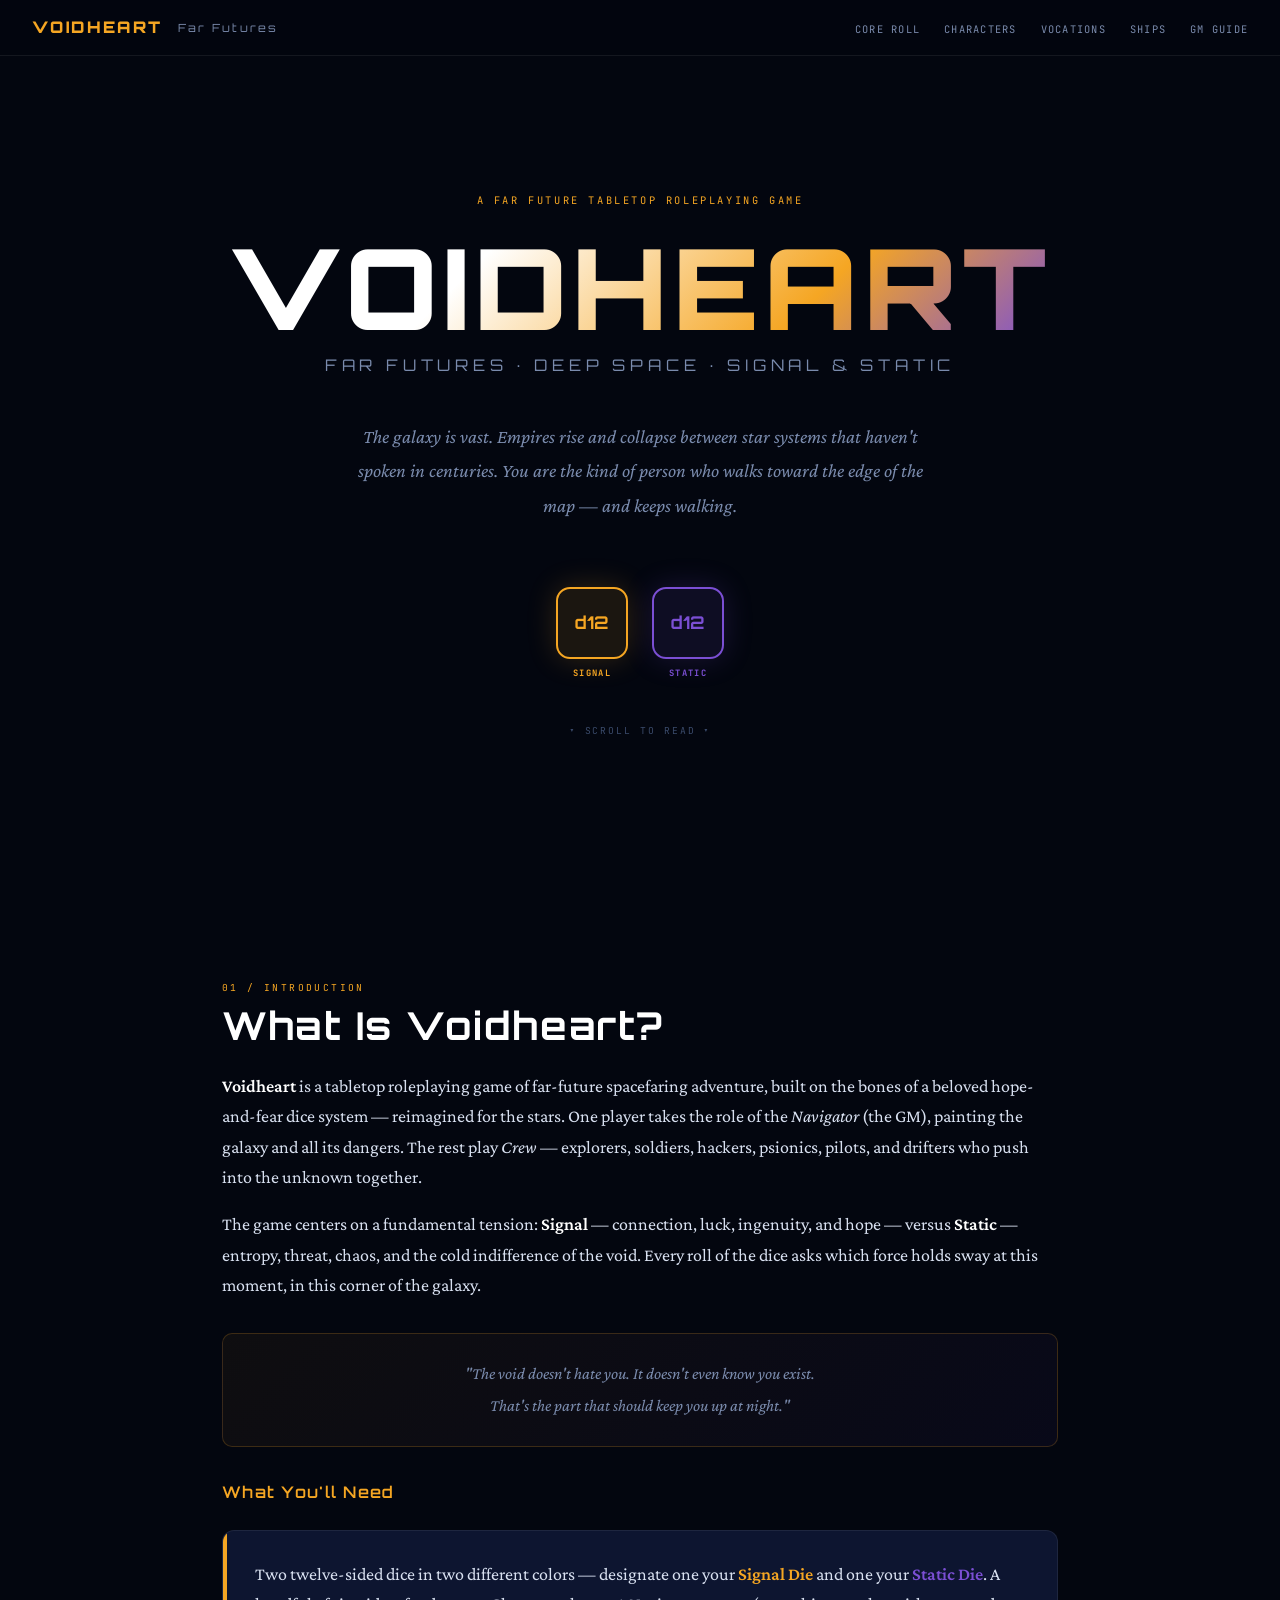
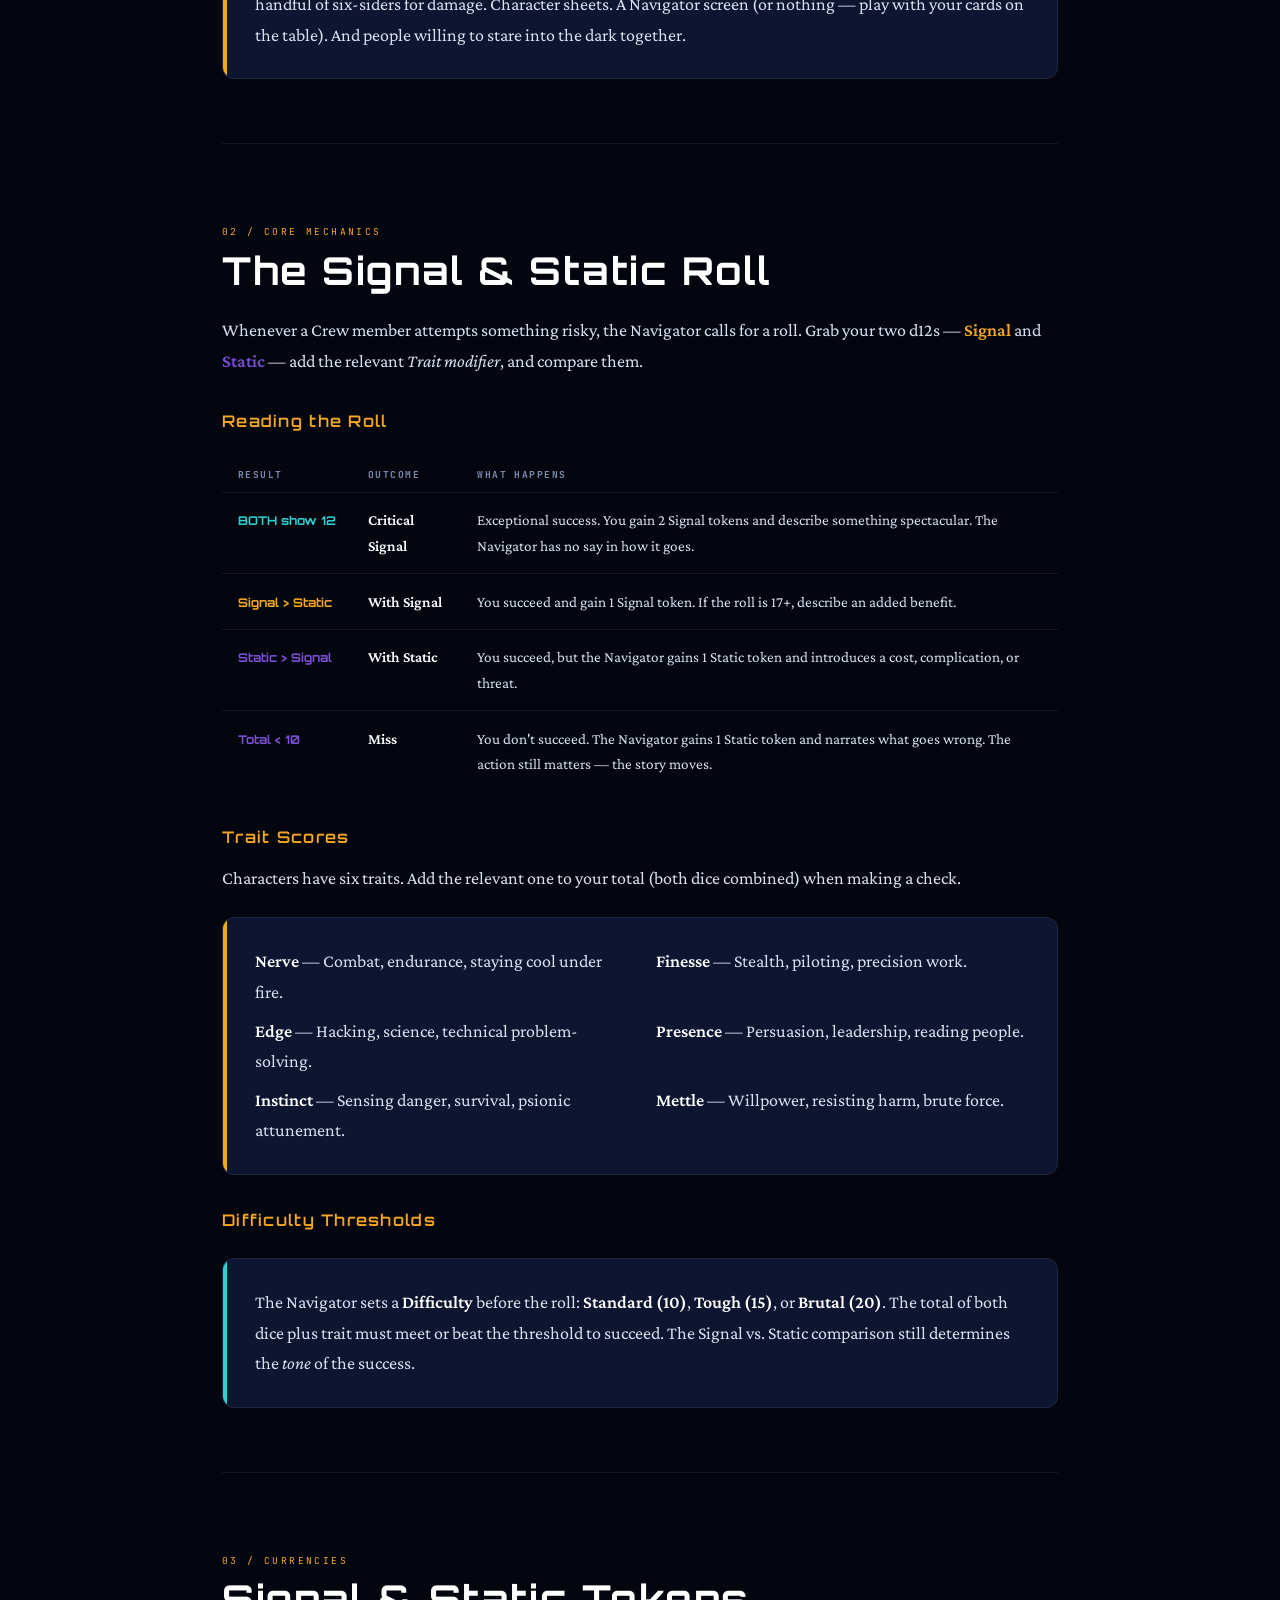
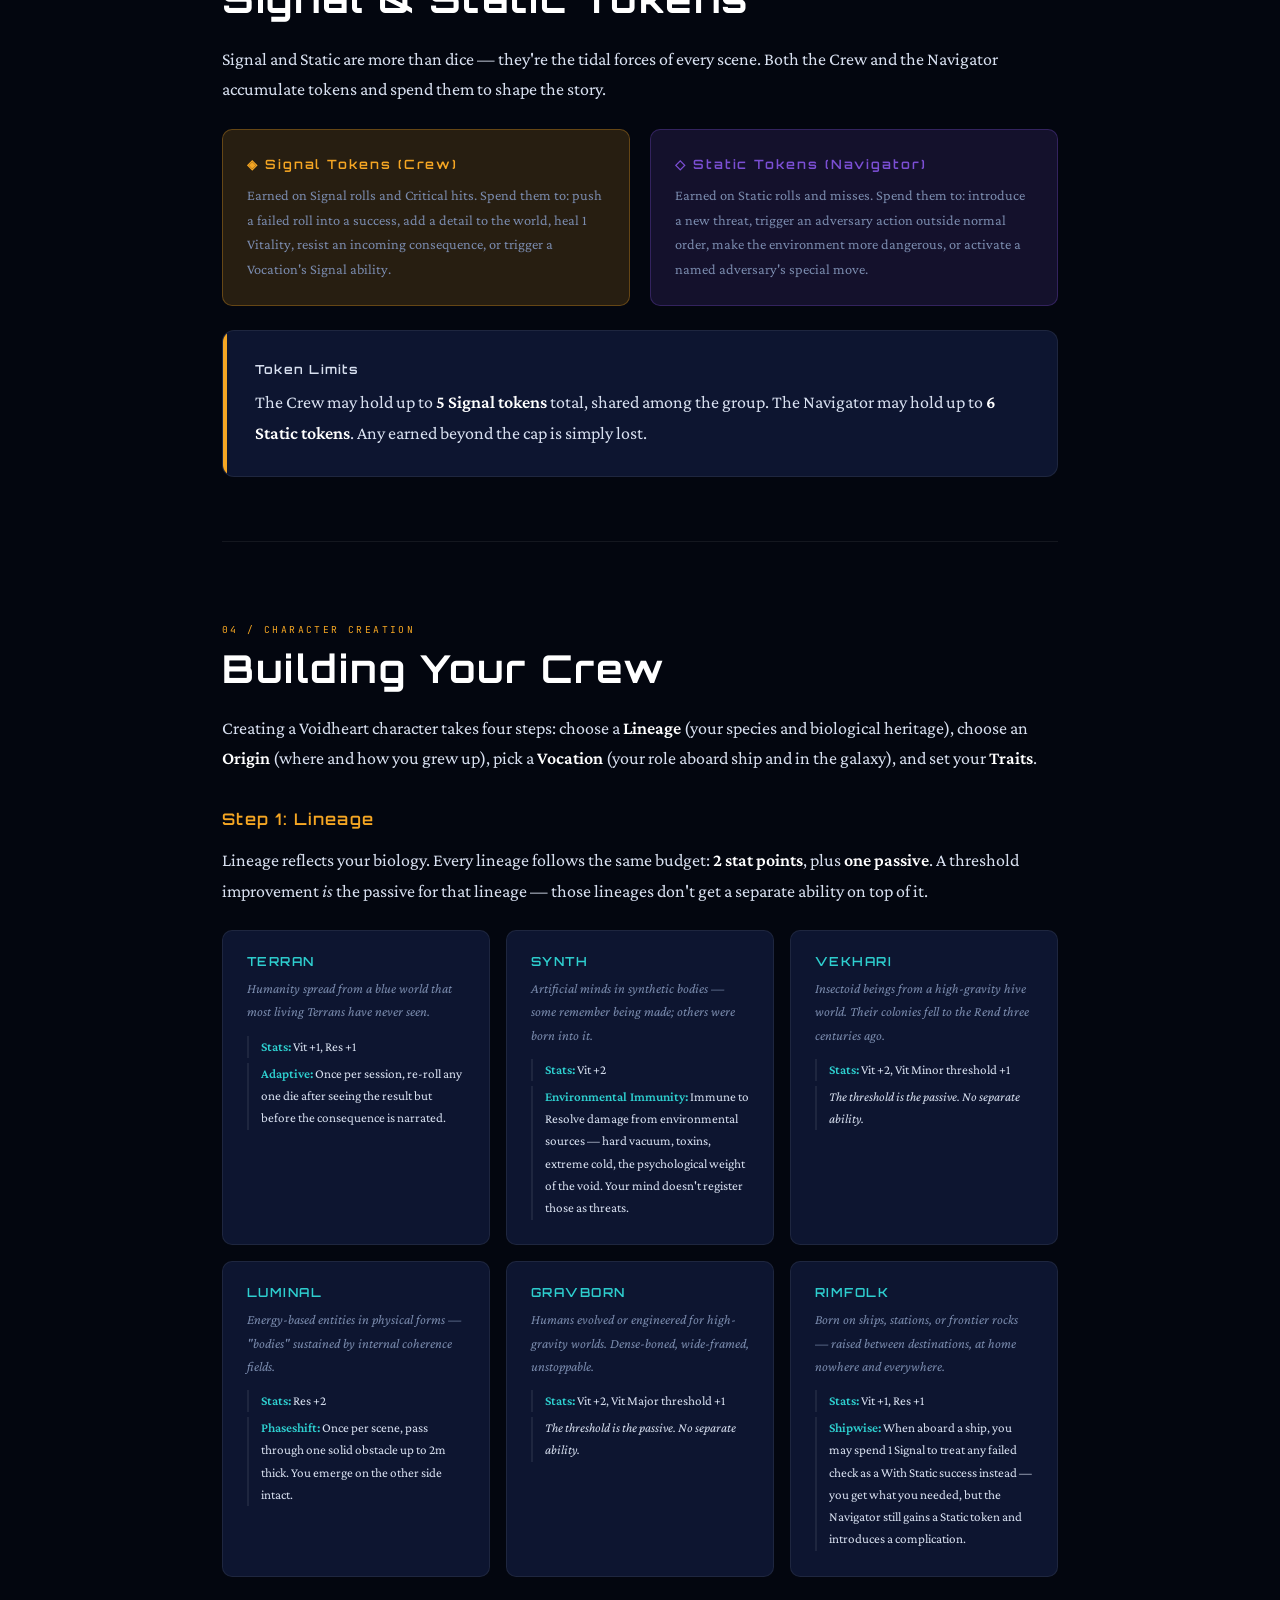
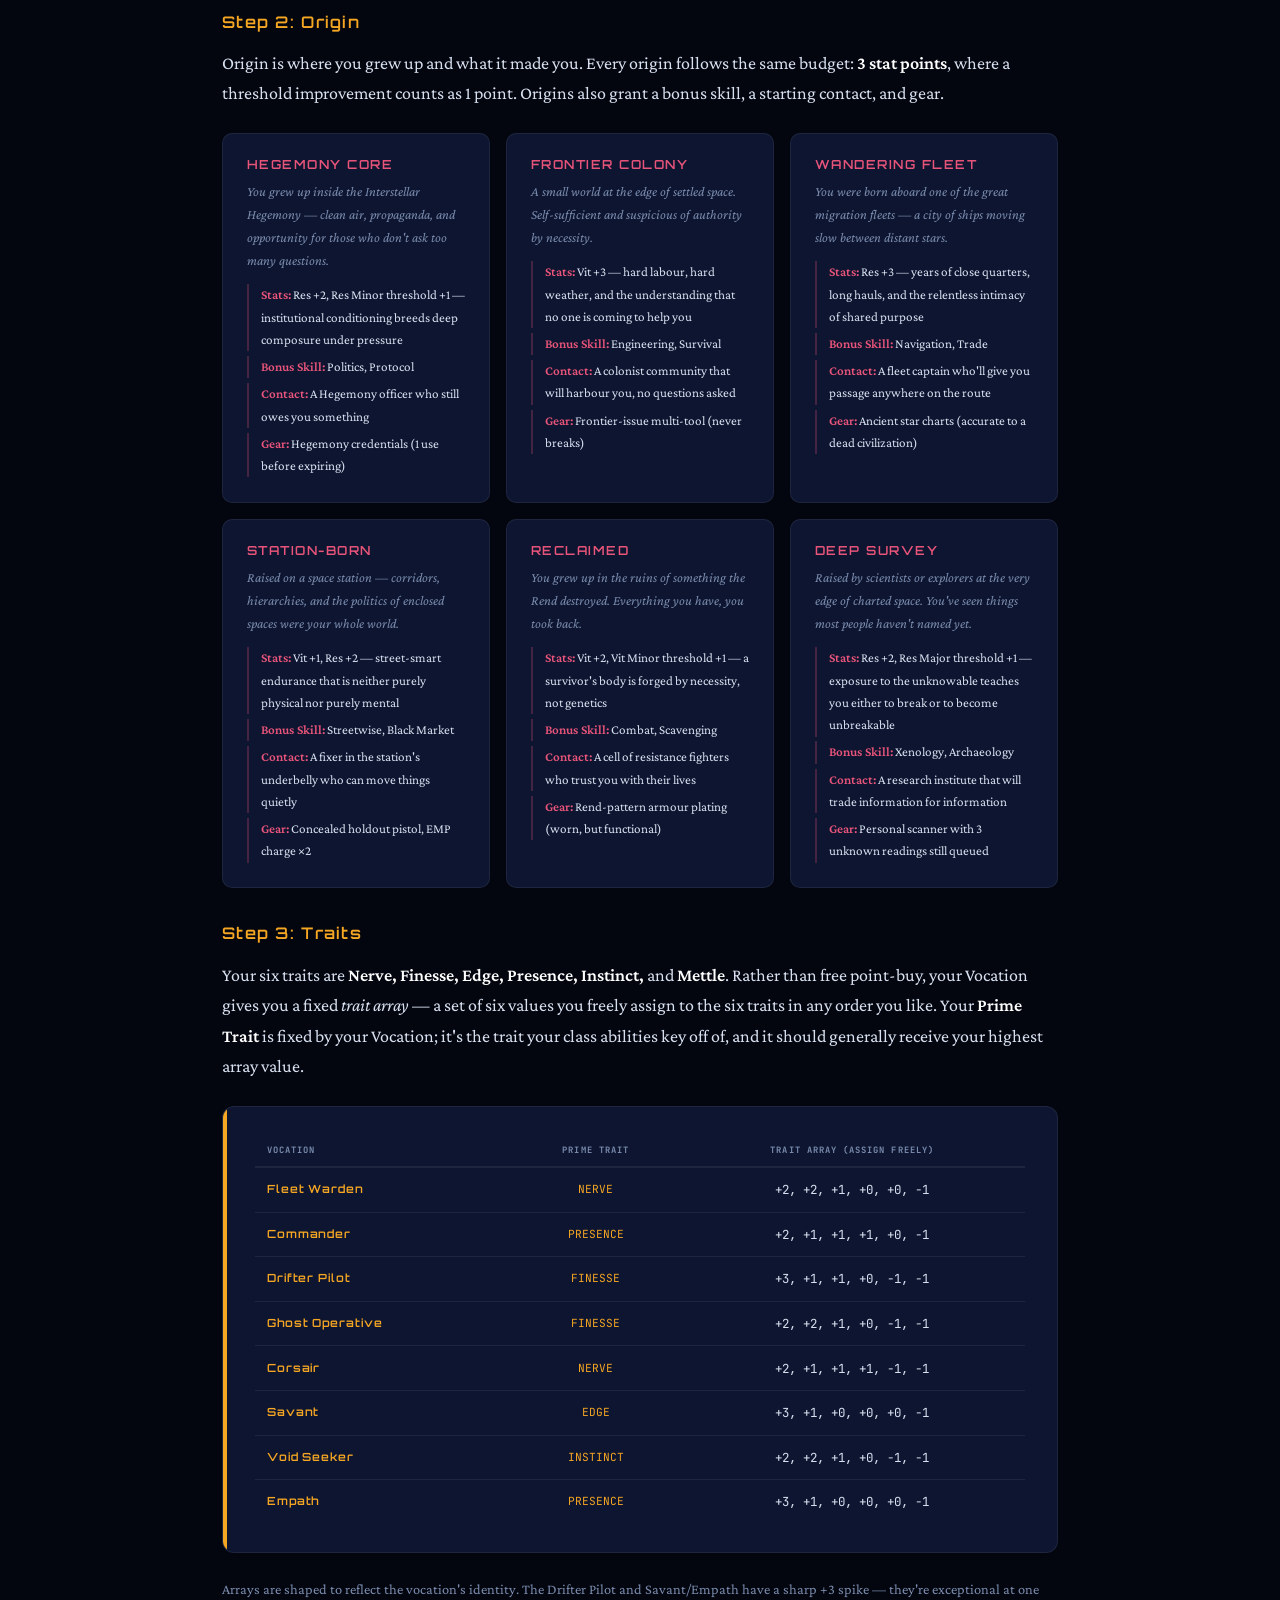
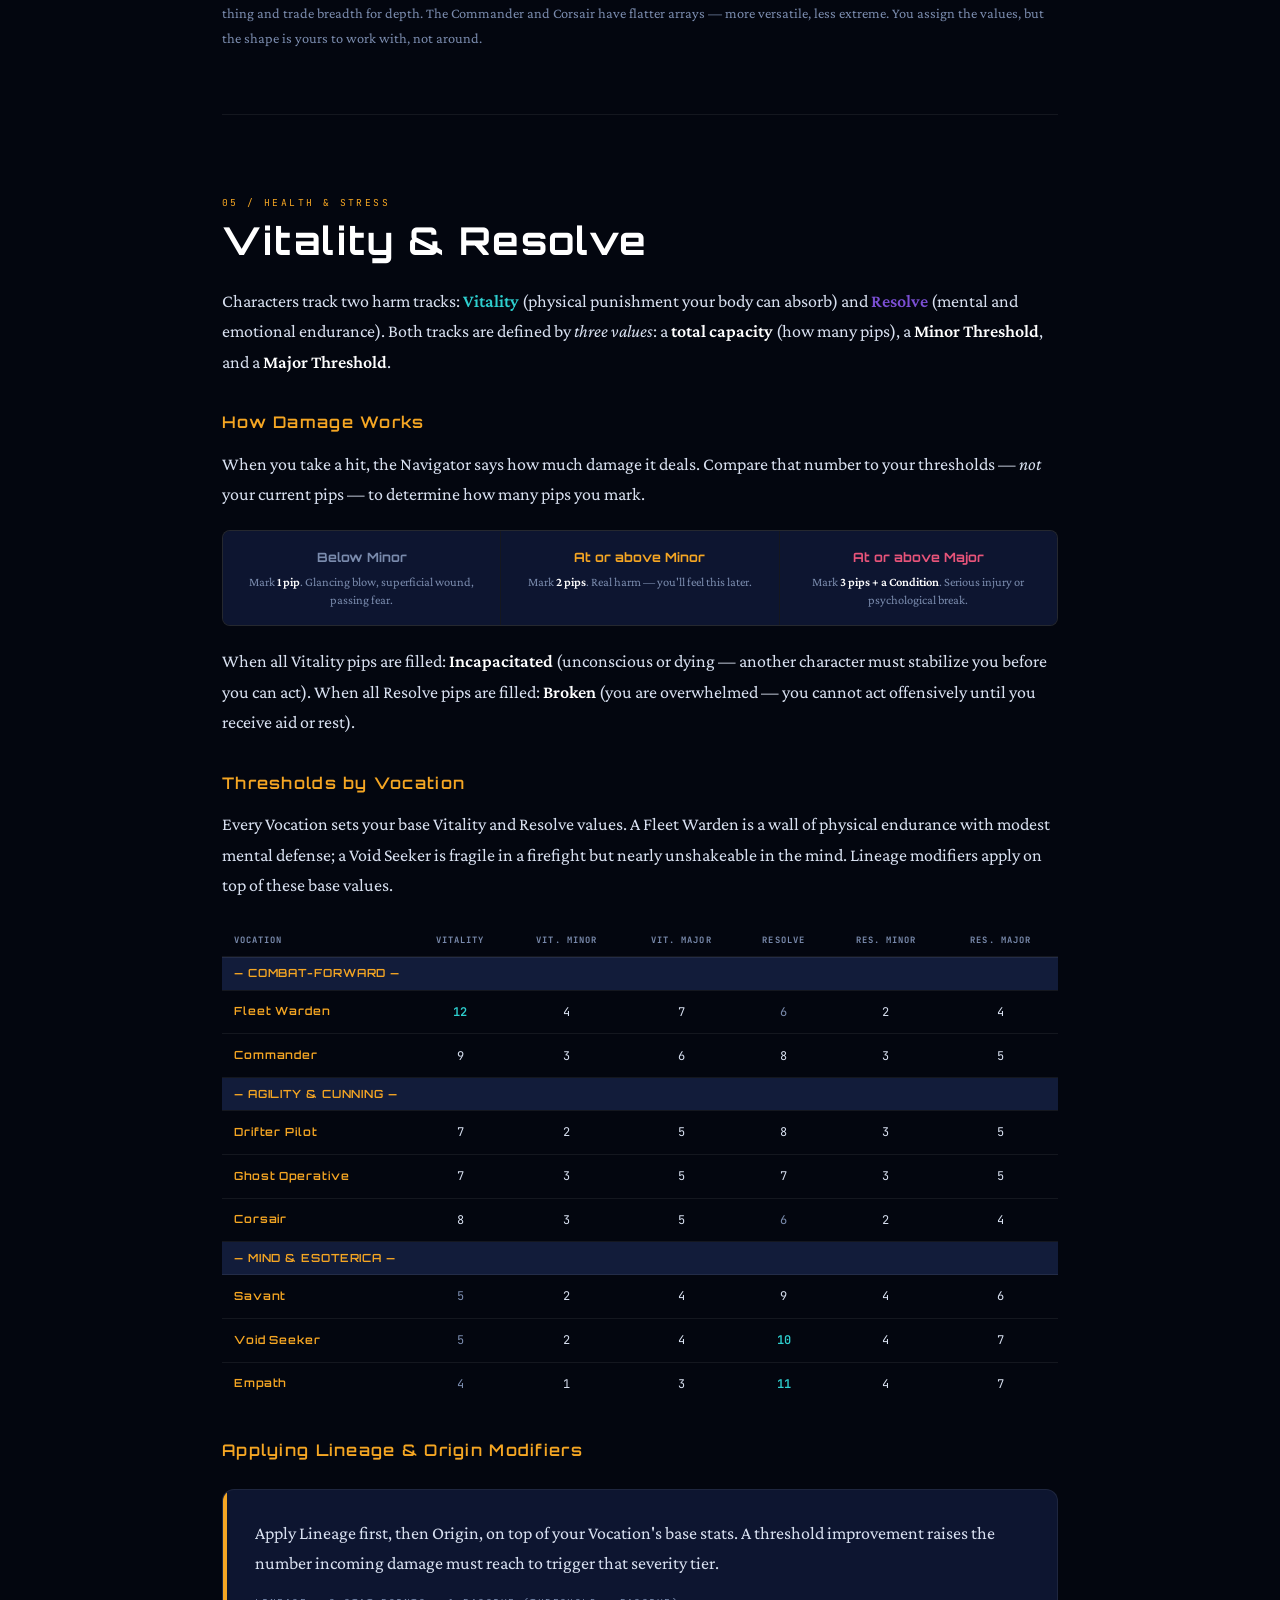
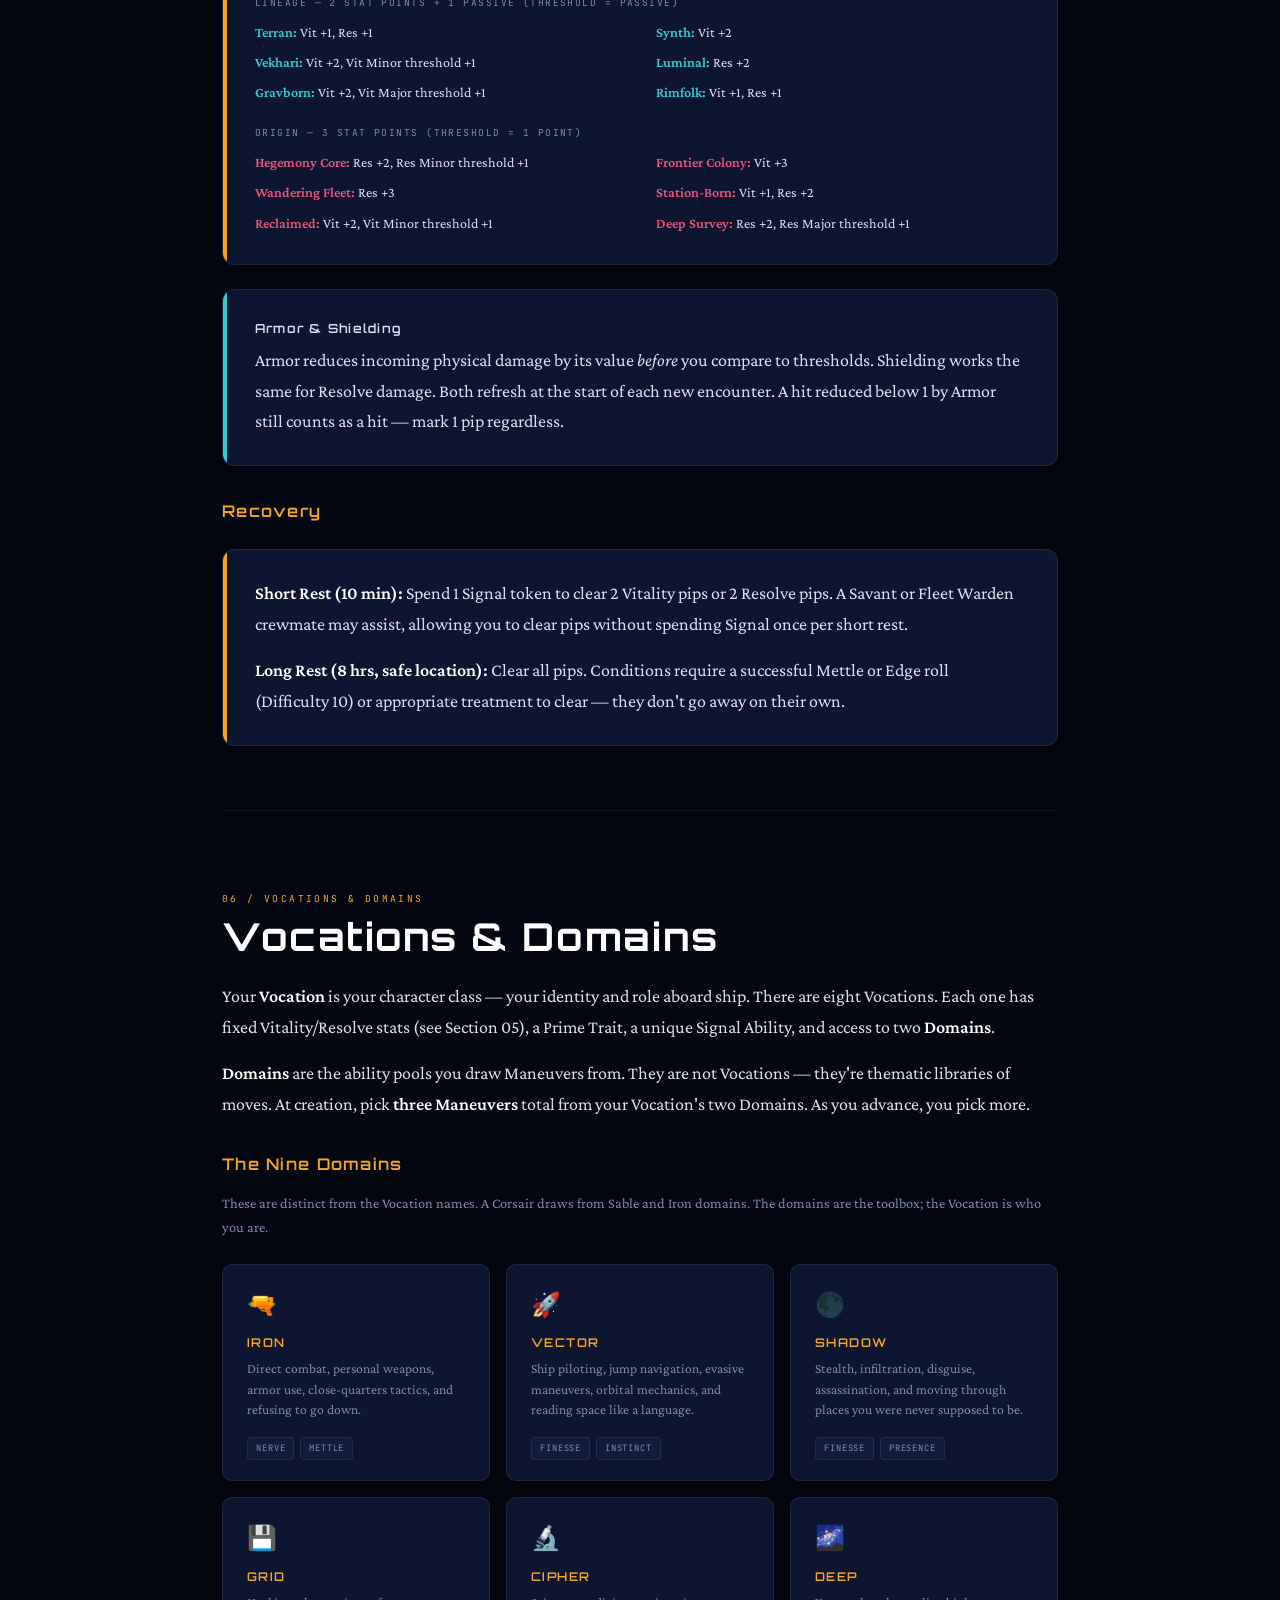
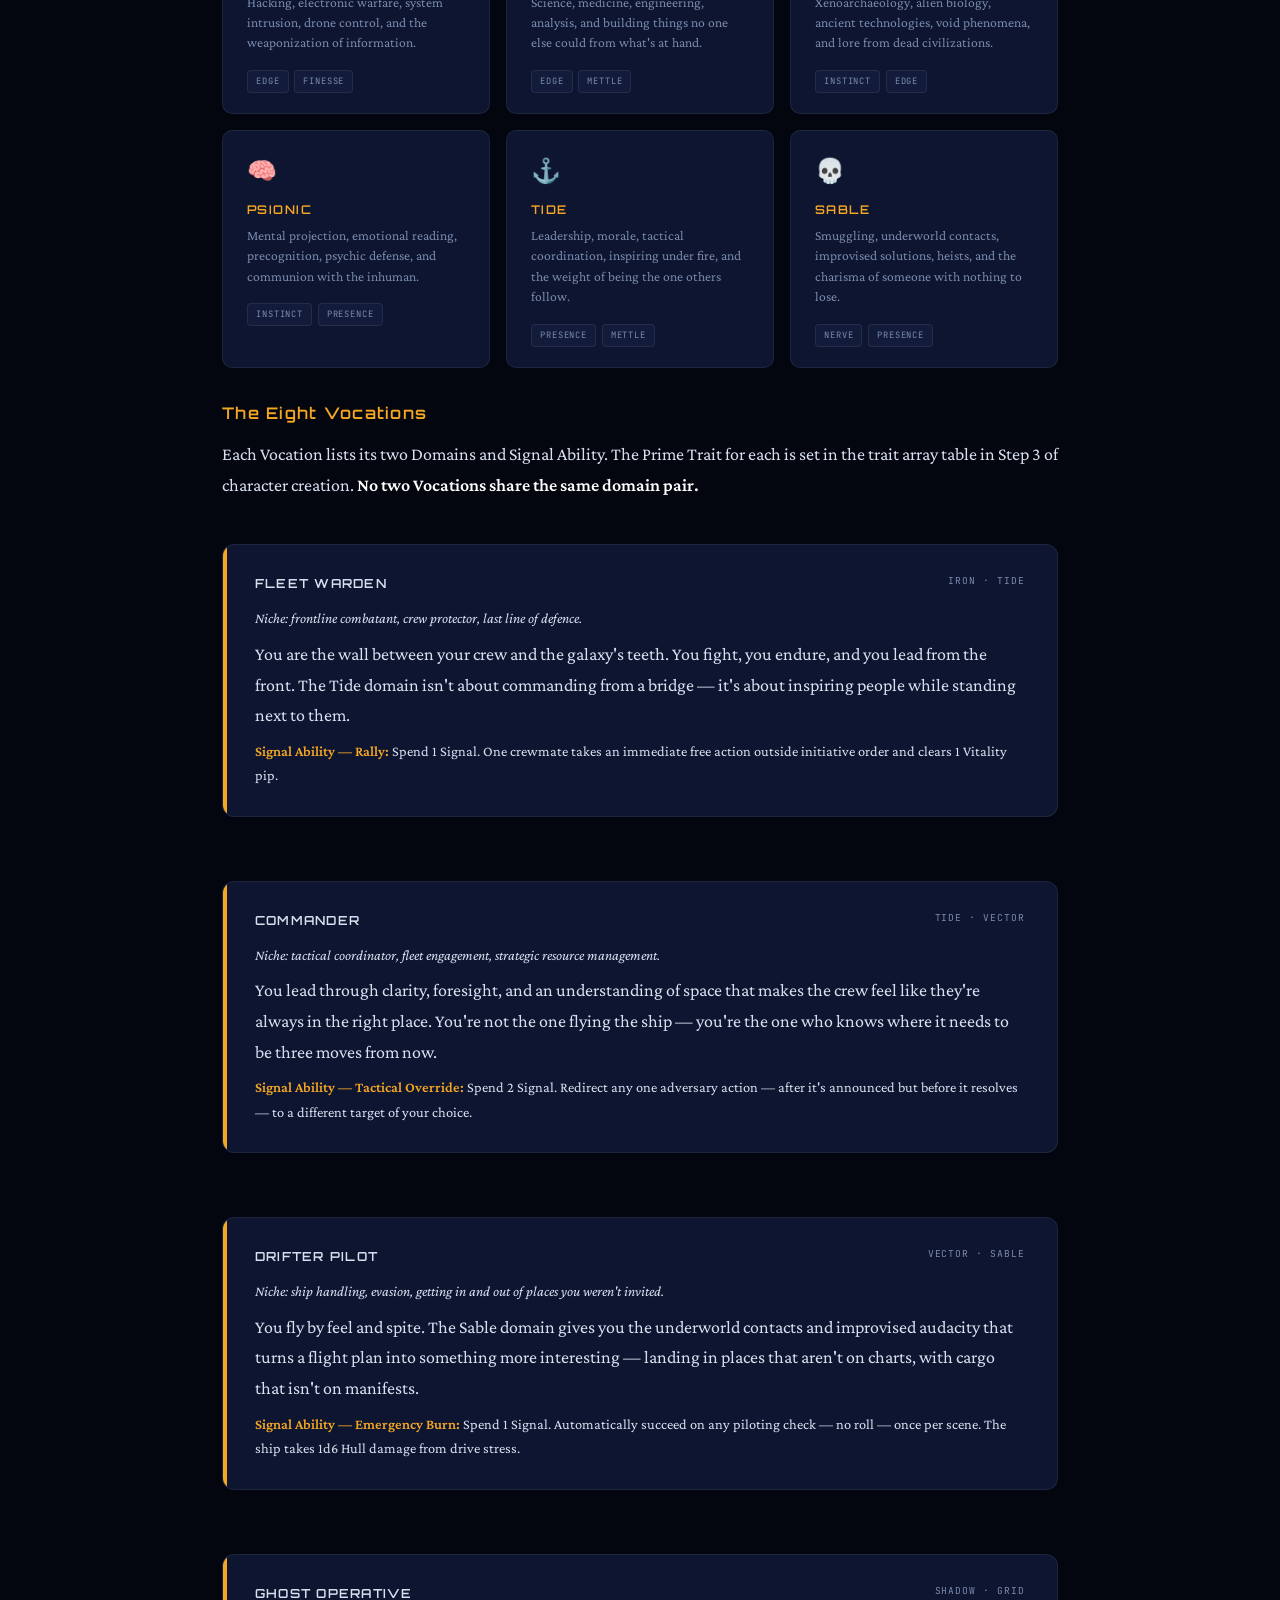
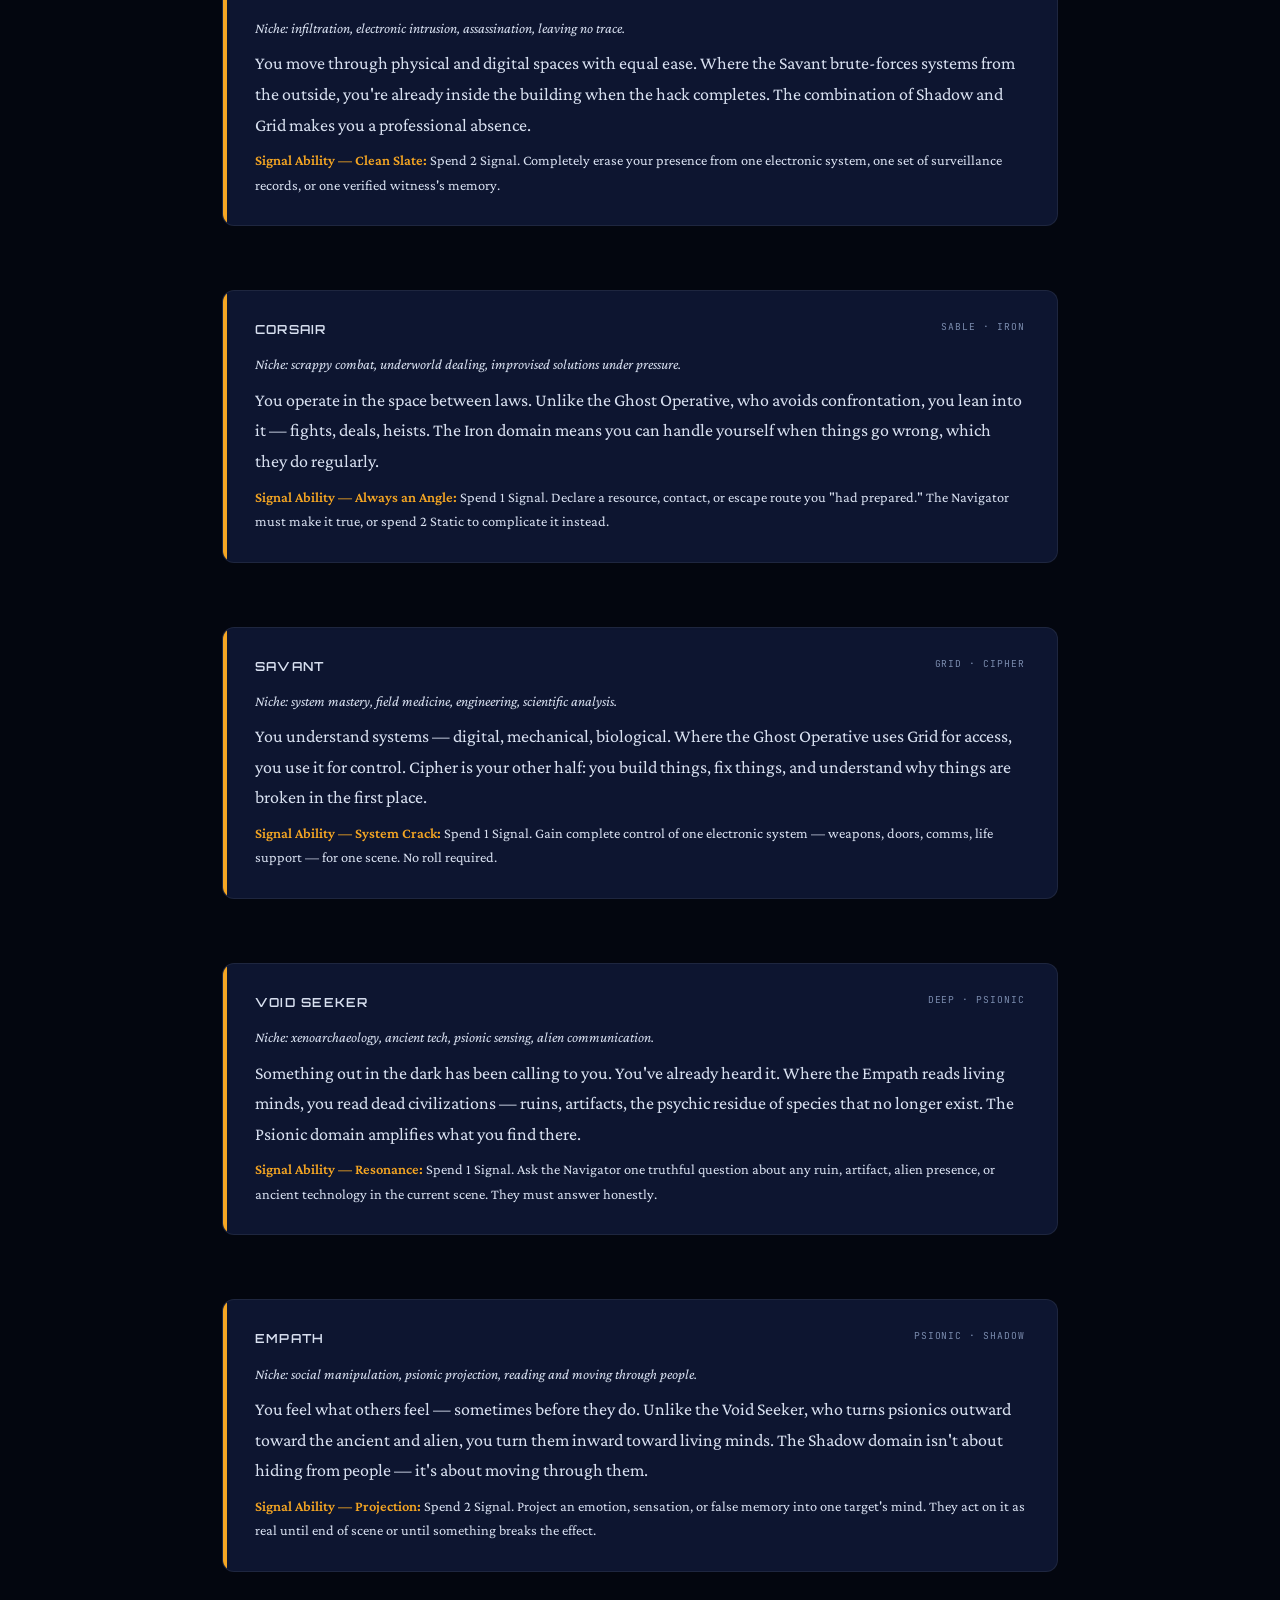
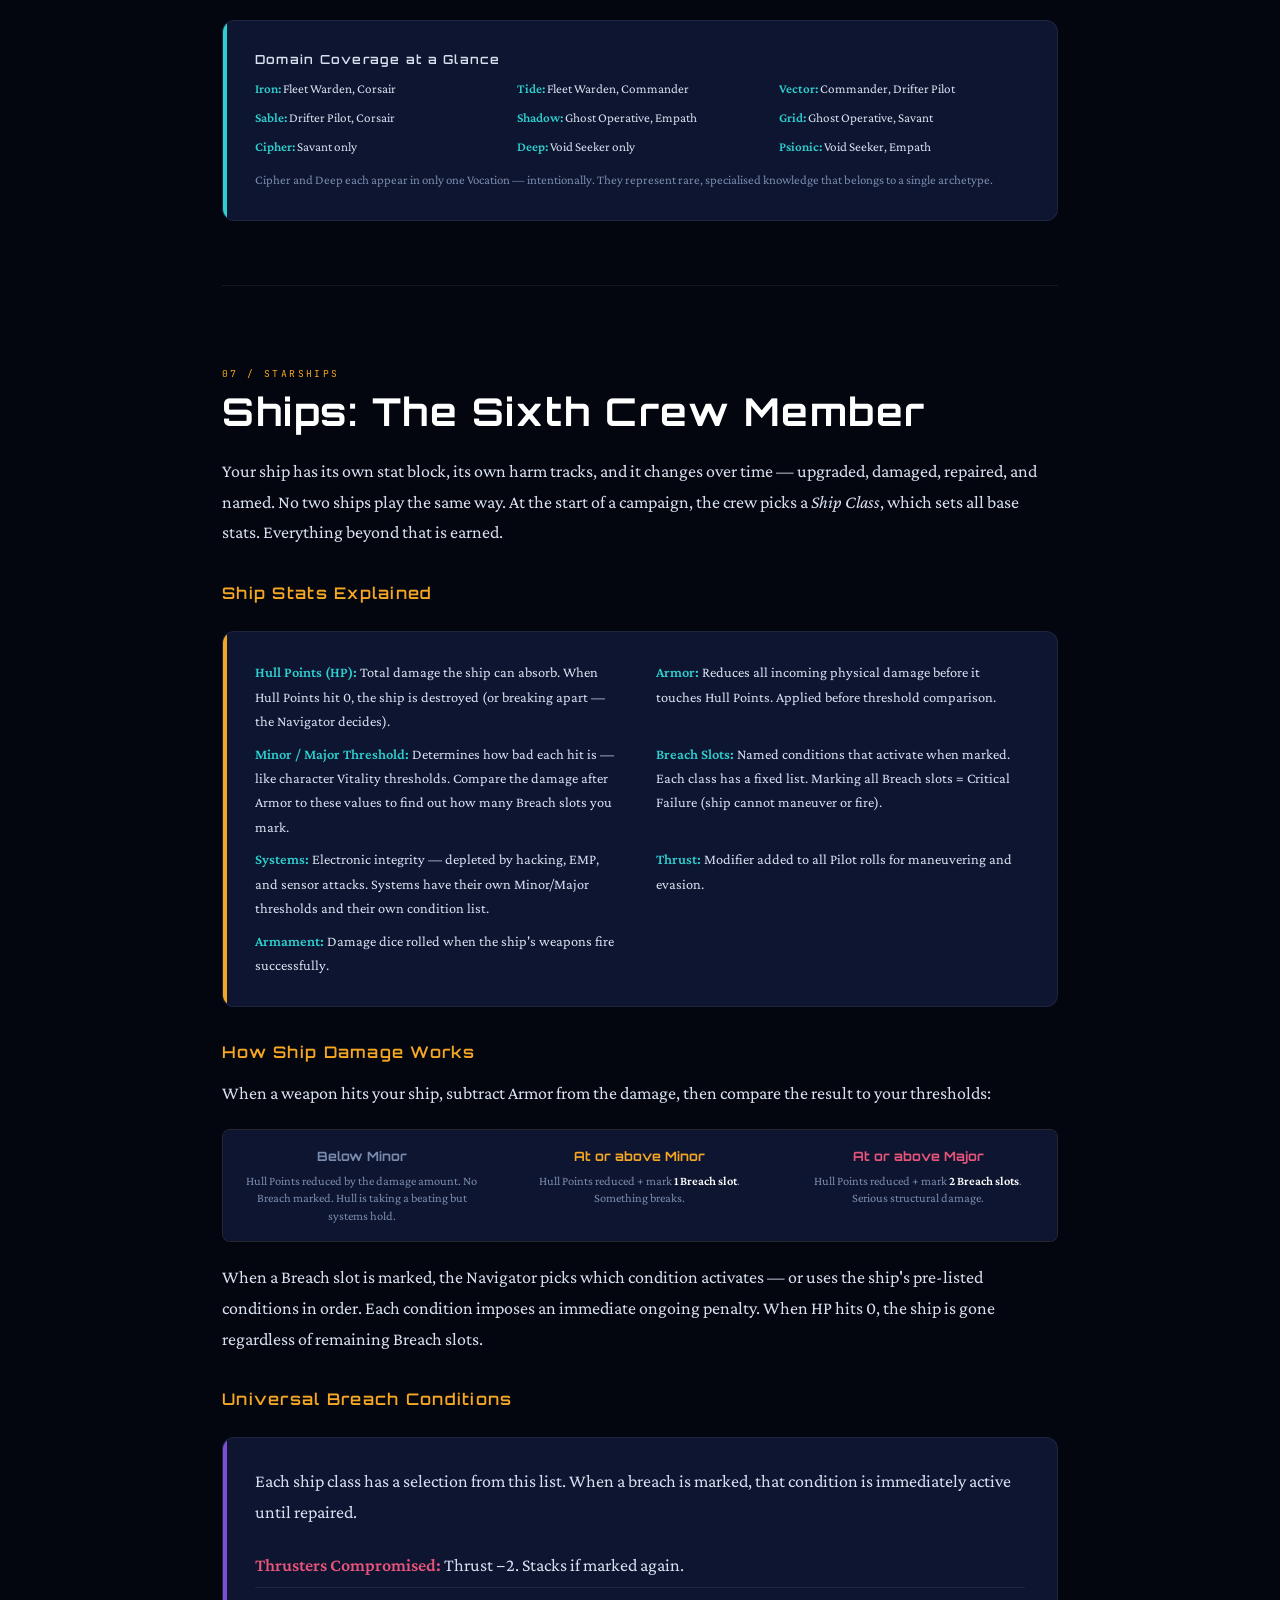
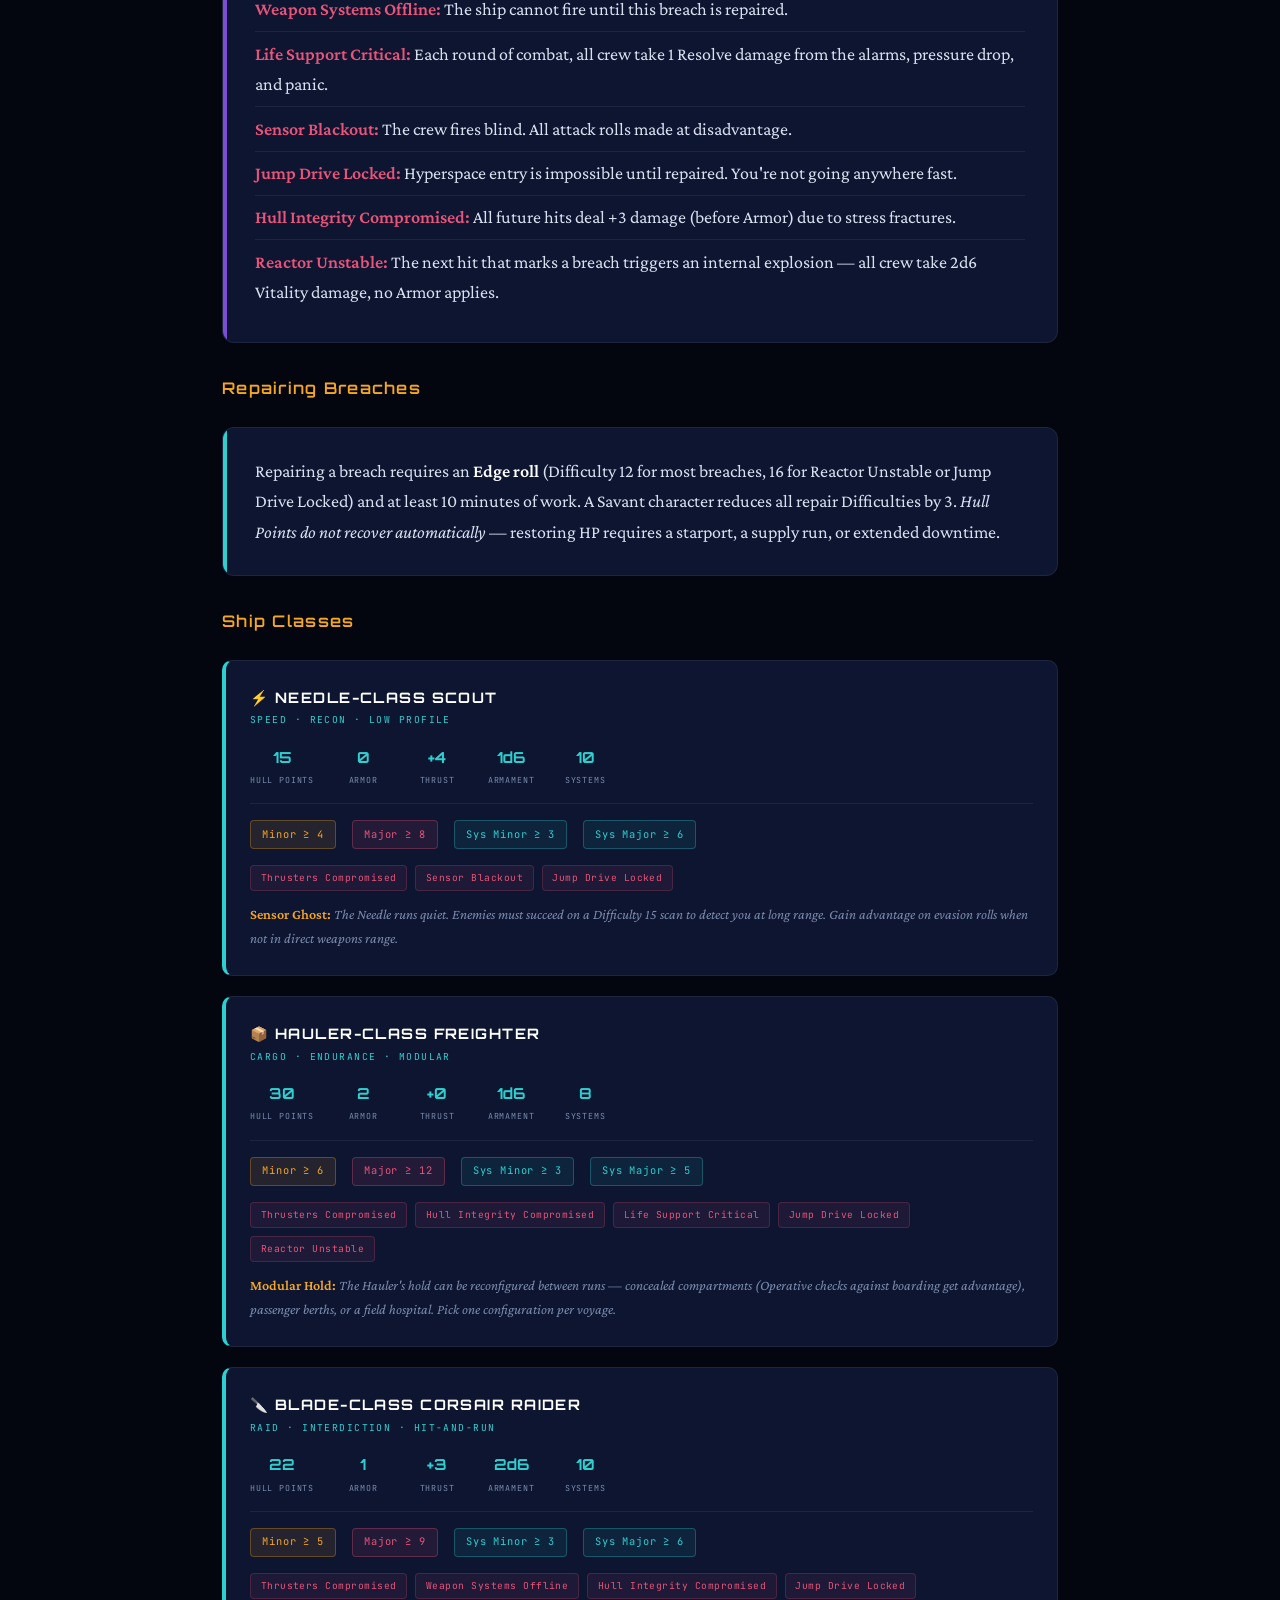
==== commit b76d2d6a: "Update index.html" ====
--- a/index.html
+++ b/index.html
@@ -1096,9 +1096,69 @@
     </div>
 
     <h3>Step 3: Traits</h3>
+    <p>
+      Your six traits are <strong>Nerve, Finesse, Edge, Presence, Instinct,</strong> and <strong>Mettle</strong>.
+      Rather than free point-buy, your Vocation gives you a fixed <em>trait array</em> — a set of six values
+      you freely assign to the six traits in any order you like. Your <strong>Prime Trait</strong> is fixed
+      by your Vocation; it's the trait your class abilities key off of, and it should generally receive
+      your highest array value.
+    </p>
     <div class="rule-card">
-      <p>Distribute <strong>10 points</strong> among your six traits. No trait may start above +3 or below −1. At character creation, pick one trait to be your <em>Prime</em> — once per session, you may use your Prime trait in place of any other trait on a single roll.</p>
-    </div>
+      <table class="voc-stat-table" style="margin:0">
+        <thead>
+          <tr>
+            <th>Vocation</th>
+            <th>Prime Trait</th>
+            <th>Trait Array (assign freely)</th>
+          </tr>
+        </thead>
+        <tbody>
+          <tr>
+            <td>Fleet Warden</td>
+            <td style="color:var(--signal);font-family:'JetBrains Mono',monospace;font-size:0.7rem">NERVE</td>
+            <td style="font-family:'JetBrains Mono',monospace;font-size:0.78rem">+2, +2, +1, +0, +0, −1</td>
+          </tr>
+          <tr>
+            <td>Commander</td>
+            <td style="color:var(--signal);font-family:'JetBrains Mono',monospace;font-size:0.7rem">PRESENCE</td>
+            <td style="font-family:'JetBrains Mono',monospace;font-size:0.78rem">+2, +1, +1, +1, +0, −1</td>
+          </tr>
+          <tr>
+            <td>Drifter Pilot</td>
+            <td style="color:var(--signal);font-family:'JetBrains Mono',monospace;font-size:0.7rem">FINESSE</td>
+            <td style="font-family:'JetBrains Mono',monospace;font-size:0.78rem">+3, +1, +1, +0, −1, −1</td>
+          </tr>
+          <tr>
+            <td>Ghost Operative</td>
+            <td style="color:var(--signal);font-family:'JetBrains Mono',monospace;font-size:0.7rem">FINESSE</td>
+            <td style="font-family:'JetBrains Mono',monospace;font-size:0.78rem">+2, +2, +1, +0, −1, −1</td>
+          </tr>
+          <tr>
+            <td>Corsair</td>
+            <td style="color:var(--signal);font-family:'JetBrains Mono',monospace;font-size:0.7rem">NERVE</td>
+            <td style="font-family:'JetBrains Mono',monospace;font-size:0.78rem">+2, +1, +1, +1, −1, −1</td>
+          </tr>
+          <tr>
+            <td>Savant</td>
+            <td style="color:var(--signal);font-family:'JetBrains Mono',monospace;font-size:0.7rem">EDGE</td>
+            <td style="font-family:'JetBrains Mono',monospace;font-size:0.78rem">+3, +1, +0, +0, +0, −1</td>
+          </tr>
+          <tr>
+            <td>Void Seeker</td>
+            <td style="color:var(--signal);font-family:'JetBrains Mono',monospace;font-size:0.7rem">INSTINCT</td>
+            <td style="font-family:'JetBrains Mono',monospace;font-size:0.78rem">+2, +2, +1, +0, −1, −1</td>
+          </tr>
+          <tr>
+            <td>Empath</td>
+            <td style="color:var(--signal);font-family:'JetBrains Mono',monospace;font-size:0.7rem">PRESENCE</td>
+            <td style="font-family:'JetBrains Mono',monospace;font-size:0.78rem">+3, +1, +0, +0, +0, −1</td>
+          </tr>
+        </tbody>
+      </table>
+    </div>
+    <p style="font-size:0.9rem;color:var(--text-dim);margin-top:0.75rem">
+      Arrays are shaped to reflect the vocation's identity. The Drifter Pilot and Savant/Empath have a sharp +3 spike — they're exceptional at one thing and trade breadth for depth. The Commander and Corsair have flatter arrays — more versatile, less extreme. You assign the values, but the shape is yours to work with, not around.
+    </p>
   </section>
 
   <hr class="divider">
@@ -1339,14 +1399,14 @@
     </div>
 
     <h3>The Eight Vocations</h3>
-    <p>Each Vocation lists its two Domains, Prime Trait, and Signal Ability. <strong>No two Vocations share the same domain pair.</strong> Overlap in individual domains is intentional — a Ghost Operative and a Savant both draw from Grid, but what they do with it is completely different.</p>
+    <p>Each Vocation lists its two Domains and Signal Ability. The Prime Trait for each is set in the trait array table in Step 3 of character creation. <strong>No two Vocations share the same domain pair.</strong></p>
 
     <div style="display:grid;gap:1rem;margin-top:1.25rem">
 
       <div class="rule-card">
         <div style="display:flex;justify-content:space-between;align-items:flex-start;flex-wrap:wrap;gap:0.5rem;margin-bottom:0.75rem">
           <h4 style="margin:0">FLEET WARDEN</h4>
-          <div style="font-family:'JetBrains Mono',monospace;font-size:0.6rem;color:var(--text-dim);letter-spacing:0.1em">IRON · TIDE &nbsp;|&nbsp; Prime: NERVE</div>
+          <div style="font-family:'JetBrains Mono',monospace;font-size:0.6rem;color:var(--text-dim);letter-spacing:0.1em">IRON · TIDE</div>
         </div>
         <p style="margin-bottom:0.5rem;font-size:0.9rem;color:var(--text-dim)"><em>Niche: frontline combatant, crew protector, last line of defence.</em></p>
         <p style="margin-bottom:0.5rem">You are the wall between your crew and the galaxy's teeth. You fight, you endure, and you lead from the front. The Tide domain isn't about commanding from a bridge — it's about inspiring people while standing next to them.</p>
@@ -1356,7 +1416,7 @@
       <div class="rule-card">
         <div style="display:flex;justify-content:space-between;align-items:flex-start;flex-wrap:wrap;gap:0.5rem;margin-bottom:0.75rem">
           <h4 style="margin:0">COMMANDER</h4>
-          <div style="font-family:'JetBrains Mono',monospace;font-size:0.6rem;color:var(--text-dim);letter-spacing:0.1em">TIDE · VECTOR &nbsp;|&nbsp; Prime: PRESENCE</div>
+          <div style="font-family:'JetBrains Mono',monospace;font-size:0.6rem;color:var(--text-dim);letter-spacing:0.1em">TIDE · VECTOR</div>
         </div>
         <p style="margin-bottom:0.5rem;font-size:0.9rem;color:var(--text-dim)"><em>Niche: tactical coordinator, fleet engagement, strategic resource management.</em></p>
         <p style="margin-bottom:0.5rem">You lead through clarity, foresight, and an understanding of space that makes the crew feel like they're always in the right place. You're not the one flying the ship — you're the one who knows where it needs to be three moves from now.</p>
@@ -1366,7 +1426,7 @@
       <div class="rule-card">
         <div style="display:flex;justify-content:space-between;align-items:flex-start;flex-wrap:wrap;gap:0.5rem;margin-bottom:0.75rem">
           <h4 style="margin:0">DRIFTER PILOT</h4>
-          <div style="font-family:'JetBrains Mono',monospace;font-size:0.6rem;color:var(--text-dim);letter-spacing:0.1em">VECTOR · SABLE &nbsp;|&nbsp; Prime: FINESSE</div>
+          <div style="font-family:'JetBrains Mono',monospace;font-size:0.6rem;color:var(--text-dim);letter-spacing:0.1em">VECTOR · SABLE</div>
         </div>
         <p style="margin-bottom:0.5rem;font-size:0.9rem;color:var(--text-dim)"><em>Niche: ship handling, evasion, getting in and out of places you weren't invited.</em></p>
         <p style="margin-bottom:0.5rem">You fly by feel and spite. The Sable domain gives you the underworld contacts and improvised audacity that turns a flight plan into something more interesting — landing in places that aren't on charts, with cargo that isn't on manifests.</p>
@@ -1376,7 +1436,7 @@
       <div class="rule-card">
         <div style="display:flex;justify-content:space-between;align-items:flex-start;flex-wrap:wrap;gap:0.5rem;margin-bottom:0.75rem">
           <h4 style="margin:0">GHOST OPERATIVE</h4>
-          <div style="font-family:'JetBrains Mono',monospace;font-size:0.6rem;color:var(--text-dim);letter-spacing:0.1em">SHADOW · GRID &nbsp;|&nbsp; Prime: FINESSE</div>
+          <div style="font-family:'JetBrains Mono',monospace;font-size:0.6rem;color:var(--text-dim);letter-spacing:0.1em">SHADOW · GRID</div>
         </div>
         <p style="margin-bottom:0.5rem;font-size:0.9rem;color:var(--text-dim)"><em>Niche: infiltration, electronic intrusion, assassination, leaving no trace.</em></p>
         <p style="margin-bottom:0.5rem">You move through physical and digital spaces with equal ease. Where the Savant brute-forces systems from the outside, you're already inside the building when the hack completes. The combination of Shadow and Grid makes you a professional absence.</p>
@@ -1386,7 +1446,7 @@
       <div class="rule-card">
         <div style="display:flex;justify-content:space-between;align-items:flex-start;flex-wrap:wrap;gap:0.5rem;margin-bottom:0.75rem">
           <h4 style="margin:0">CORSAIR</h4>
-          <div style="font-family:'JetBrains Mono',monospace;font-size:0.6rem;color:var(--text-dim);letter-spacing:0.1em">SABLE · IRON &nbsp;|&nbsp; Prime: NERVE</div>
+          <div style="font-family:'JetBrains Mono',monospace;font-size:0.6rem;color:var(--text-dim);letter-spacing:0.1em">SABLE · IRON</div>
         </div>
         <p style="margin-bottom:0.5rem;font-size:0.9rem;color:var(--text-dim)"><em>Niche: scrappy combat, underworld dealing, improvised solutions under pressure.</em></p>
         <p style="margin-bottom:0.5rem">You operate in the space between laws. Unlike the Ghost Operative, who avoids confrontation, you lean into it — fights, deals, heists. The Iron domain means you can handle yourself when things go wrong, which they do regularly.</p>
@@ -1396,7 +1456,7 @@
       <div class="rule-card">
         <div style="display:flex;justify-content:space-between;align-items:flex-start;flex-wrap:wrap;gap:0.5rem;margin-bottom:0.75rem">
           <h4 style="margin:0">SAVANT</h4>
-          <div style="font-family:'JetBrains Mono',monospace;font-size:0.6rem;color:var(--text-dim);letter-spacing:0.1em">GRID · CIPHER &nbsp;|&nbsp; Prime: EDGE</div>
+          <div style="font-family:'JetBrains Mono',monospace;font-size:0.6rem;color:var(--text-dim);letter-spacing:0.1em">GRID · CIPHER</div>
         </div>
         <p style="margin-bottom:0.5rem;font-size:0.9rem;color:var(--text-dim)"><em>Niche: system mastery, field medicine, engineering, scientific analysis.</em></p>
         <p style="margin-bottom:0.5rem">You understand systems — digital, mechanical, biological. Where the Ghost Operative uses Grid for access, you use it for control. Cipher is your other half: you build things, fix things, and understand why things are broken in the first place.</p>
@@ -1406,7 +1466,7 @@
       <div class="rule-card">
         <div style="display:flex;justify-content:space-between;align-items:flex-start;flex-wrap:wrap;gap:0.5rem;margin-bottom:0.75rem">
           <h4 style="margin:0">VOID SEEKER</h4>
-          <div style="font-family:'JetBrains Mono',monospace;font-size:0.6rem;color:var(--text-dim);letter-spacing:0.1em">DEEP · PSIONIC &nbsp;|&nbsp; Prime: INSTINCT</div>
+          <div style="font-family:'JetBrains Mono',monospace;font-size:0.6rem;color:var(--text-dim);letter-spacing:0.1em">DEEP · PSIONIC</div>
         </div>
         <p style="margin-bottom:0.5rem;font-size:0.9rem;color:var(--text-dim)"><em>Niche: xenoarchaeology, ancient tech, psionic sensing, alien communication.</em></p>
         <p style="margin-bottom:0.5rem">Something out in the dark has been calling to you. You've already heard it. Where the Empath reads living minds, you read dead civilizations — ruins, artifacts, the psychic residue of species that no longer exist. The Psionic domain amplifies what you find there.</p>
@@ -1416,7 +1476,7 @@
       <div class="rule-card">
         <div style="display:flex;justify-content:space-between;align-items:flex-start;flex-wrap:wrap;gap:0.5rem;margin-bottom:0.75rem">
           <h4 style="margin:0">EMPATH</h4>
-          <div style="font-family:'JetBrains Mono',monospace;font-size:0.6rem;color:var(--text-dim);letter-spacing:0.1em">PSIONIC · SHADOW &nbsp;|&nbsp; Prime: PRESENCE</div>
+          <div style="font-family:'JetBrains Mono',monospace;font-size:0.6rem;color:var(--text-dim);letter-spacing:0.1em">PSIONIC · SHADOW</div>
         </div>
         <p style="margin-bottom:0.5rem;font-size:0.9rem;color:var(--text-dim)"><em>Niche: social manipulation, psionic projection, reading and moving through people.</em></p>
         <p style="margin-bottom:0.5rem">You feel what others feel — sometimes before they do. Unlike the Void Seeker, who turns psionics outward toward the ancient and alien, you turn them inward toward living minds. The Shadow domain isn't about hiding from people — it's about moving through them.</p>
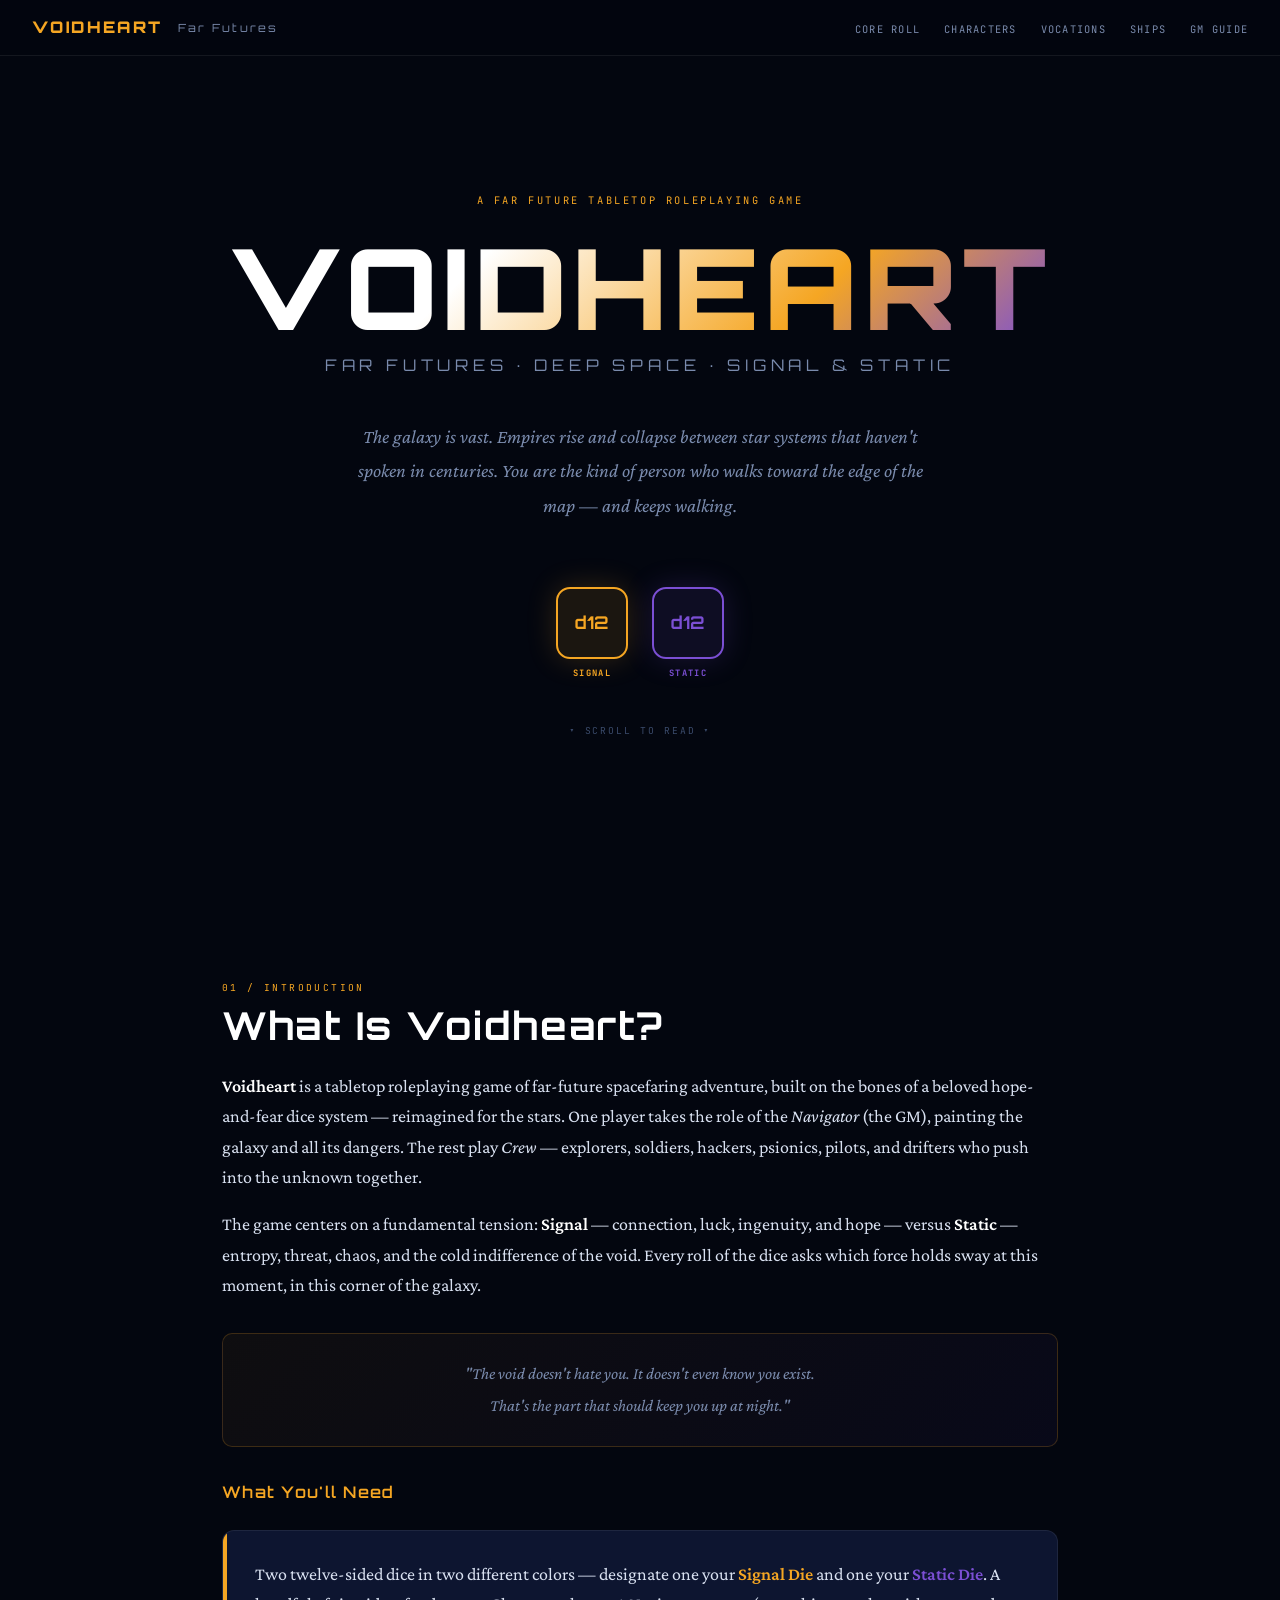
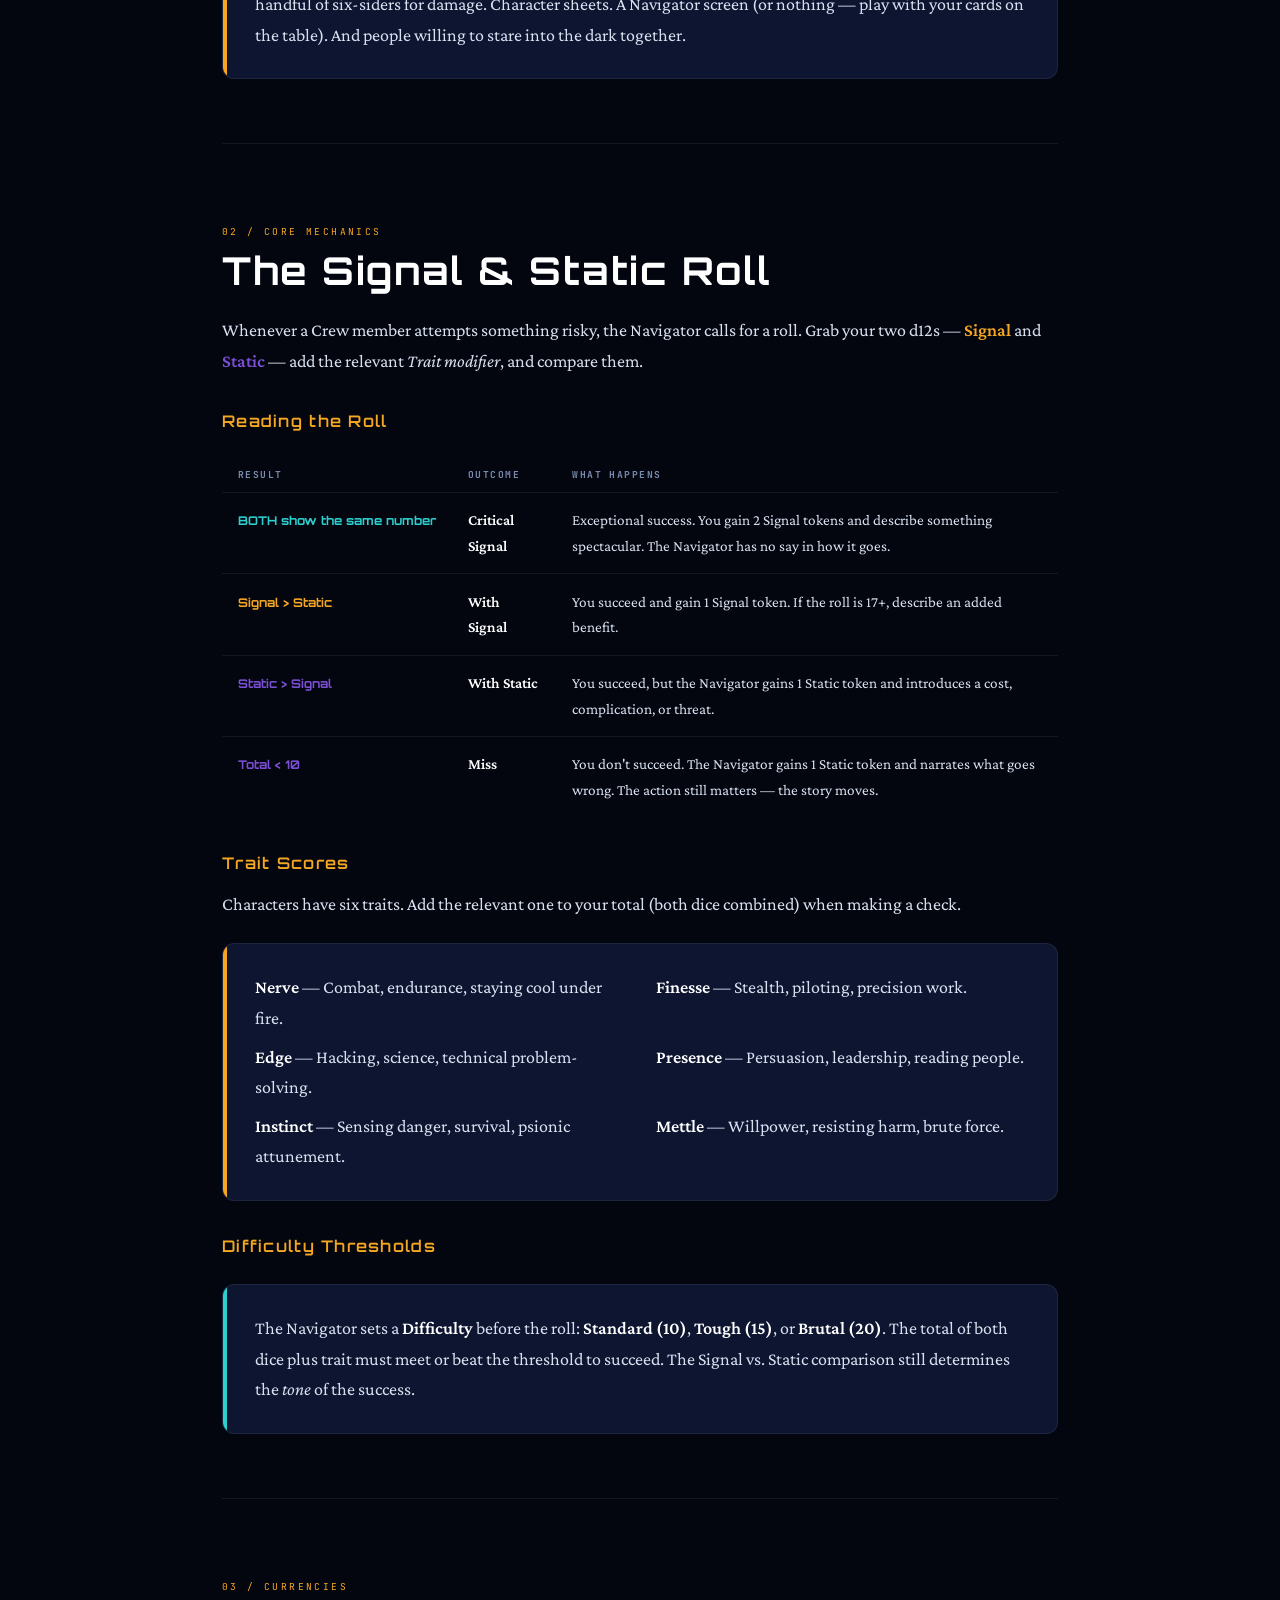
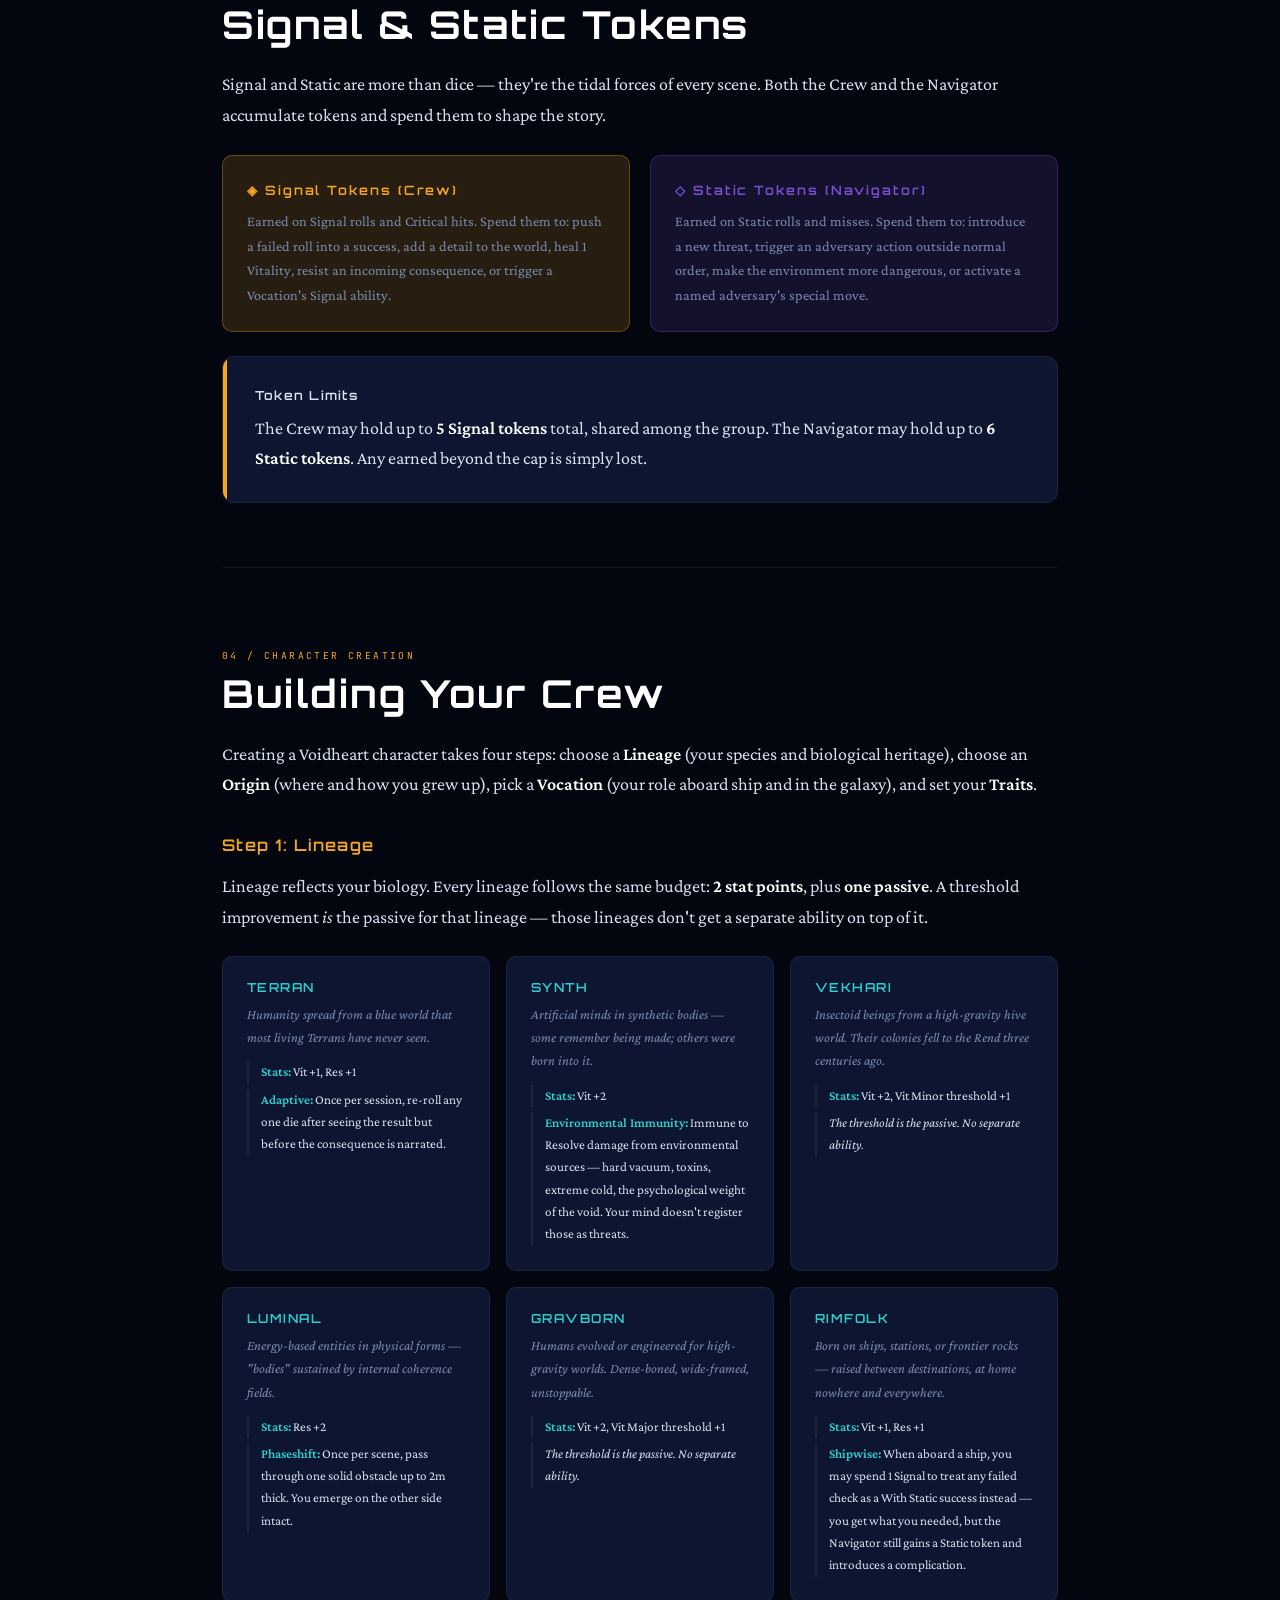
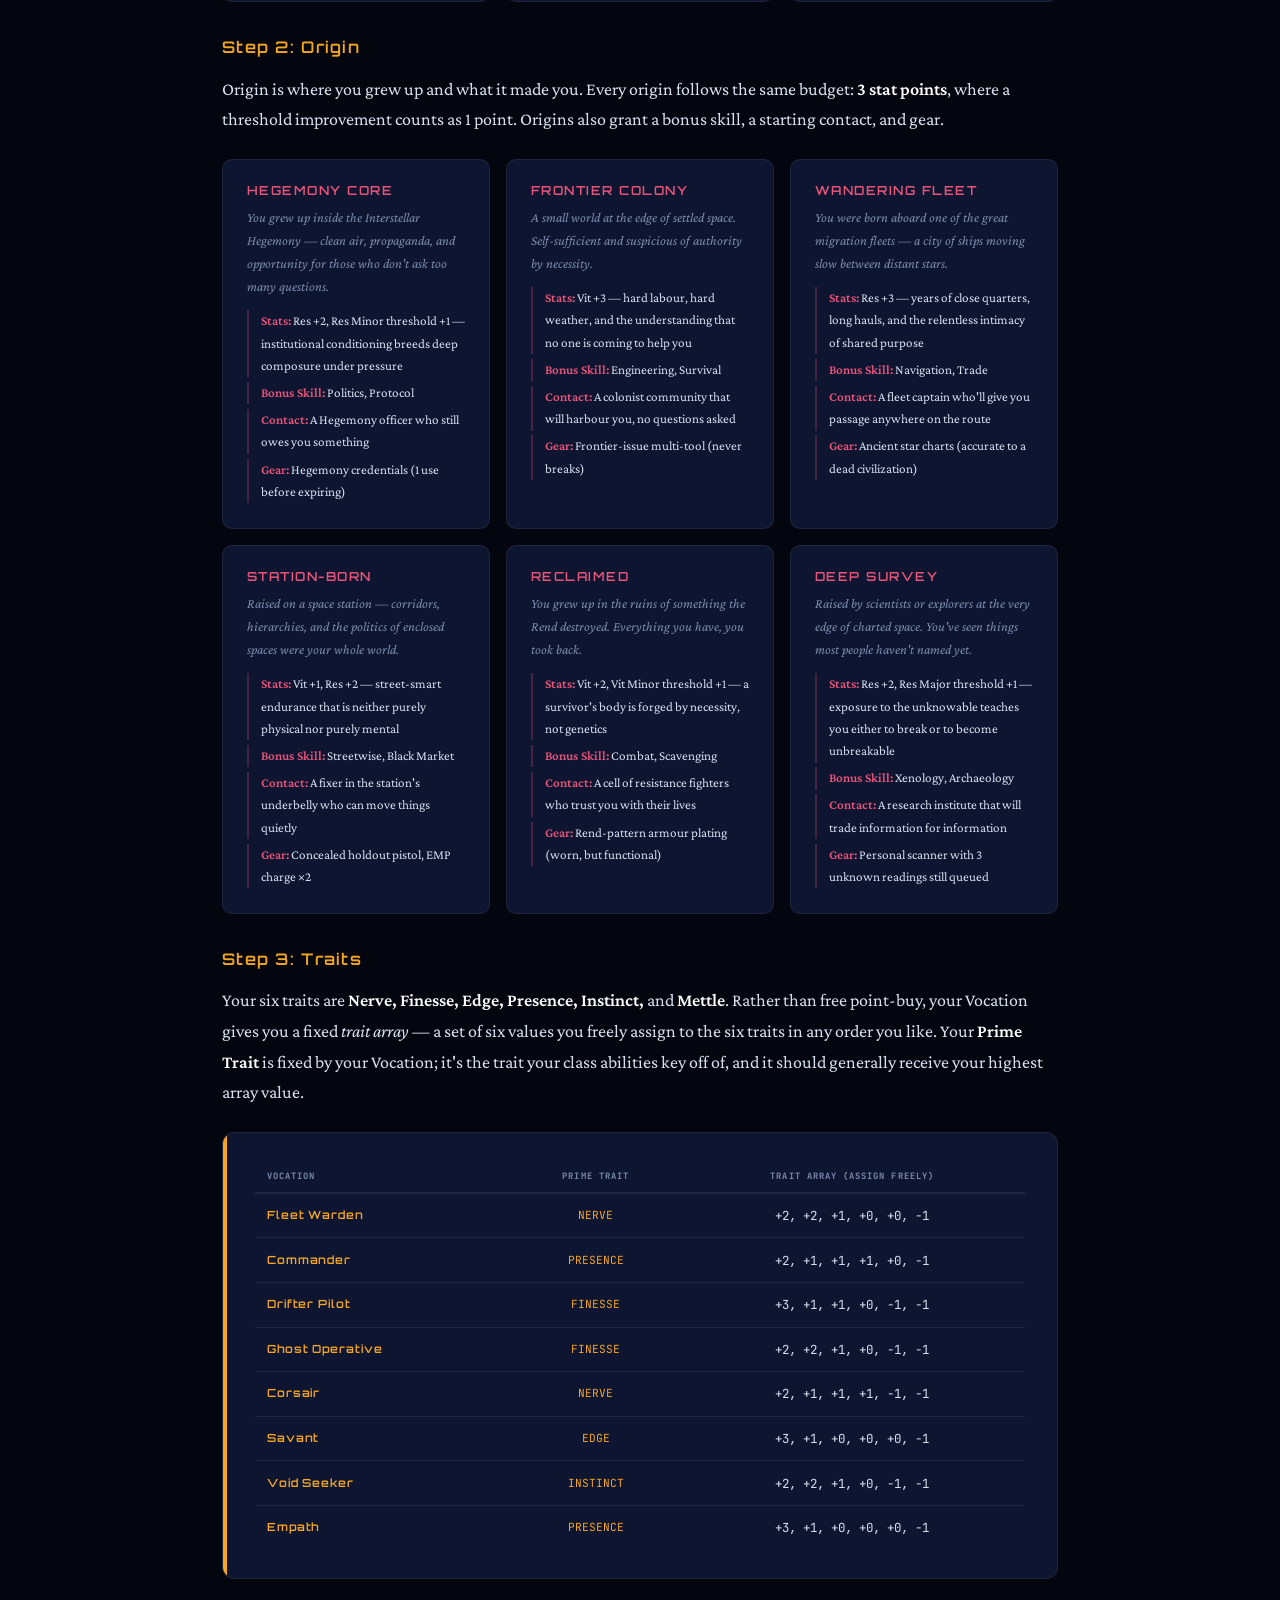
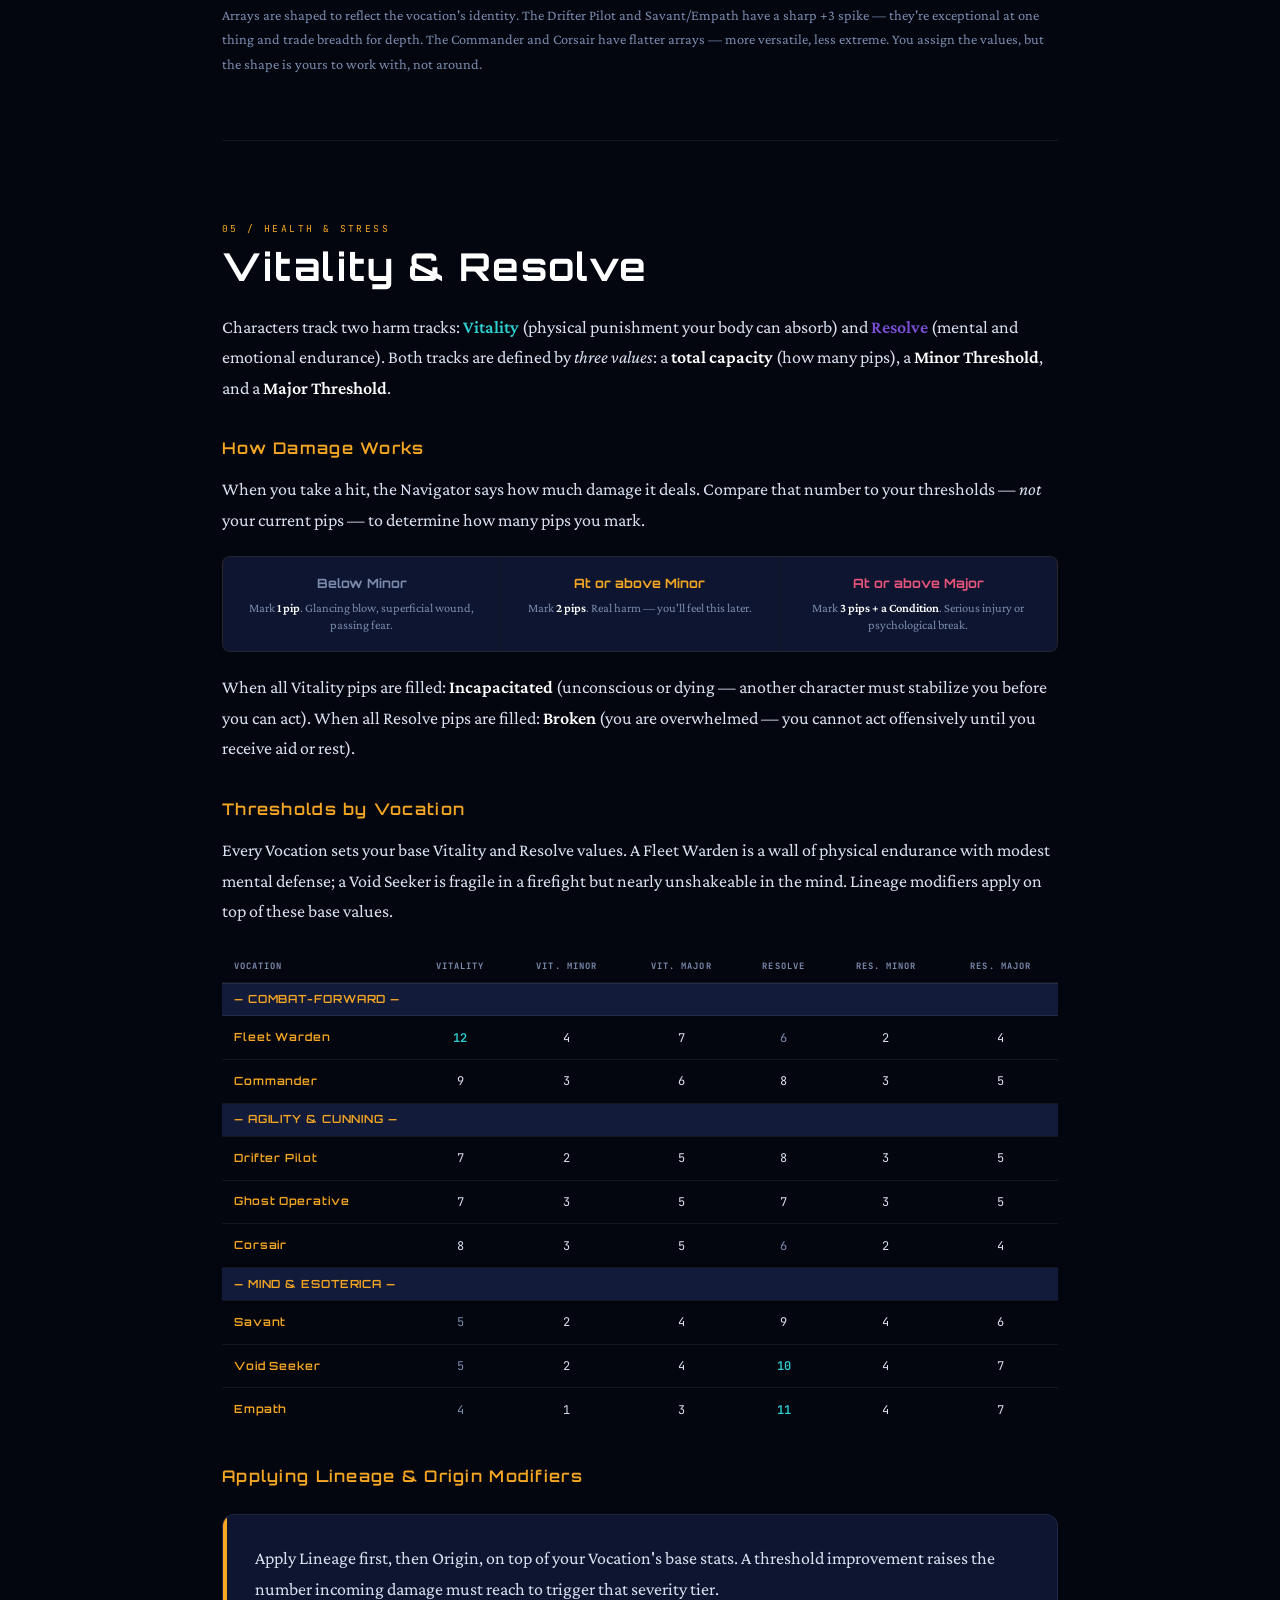
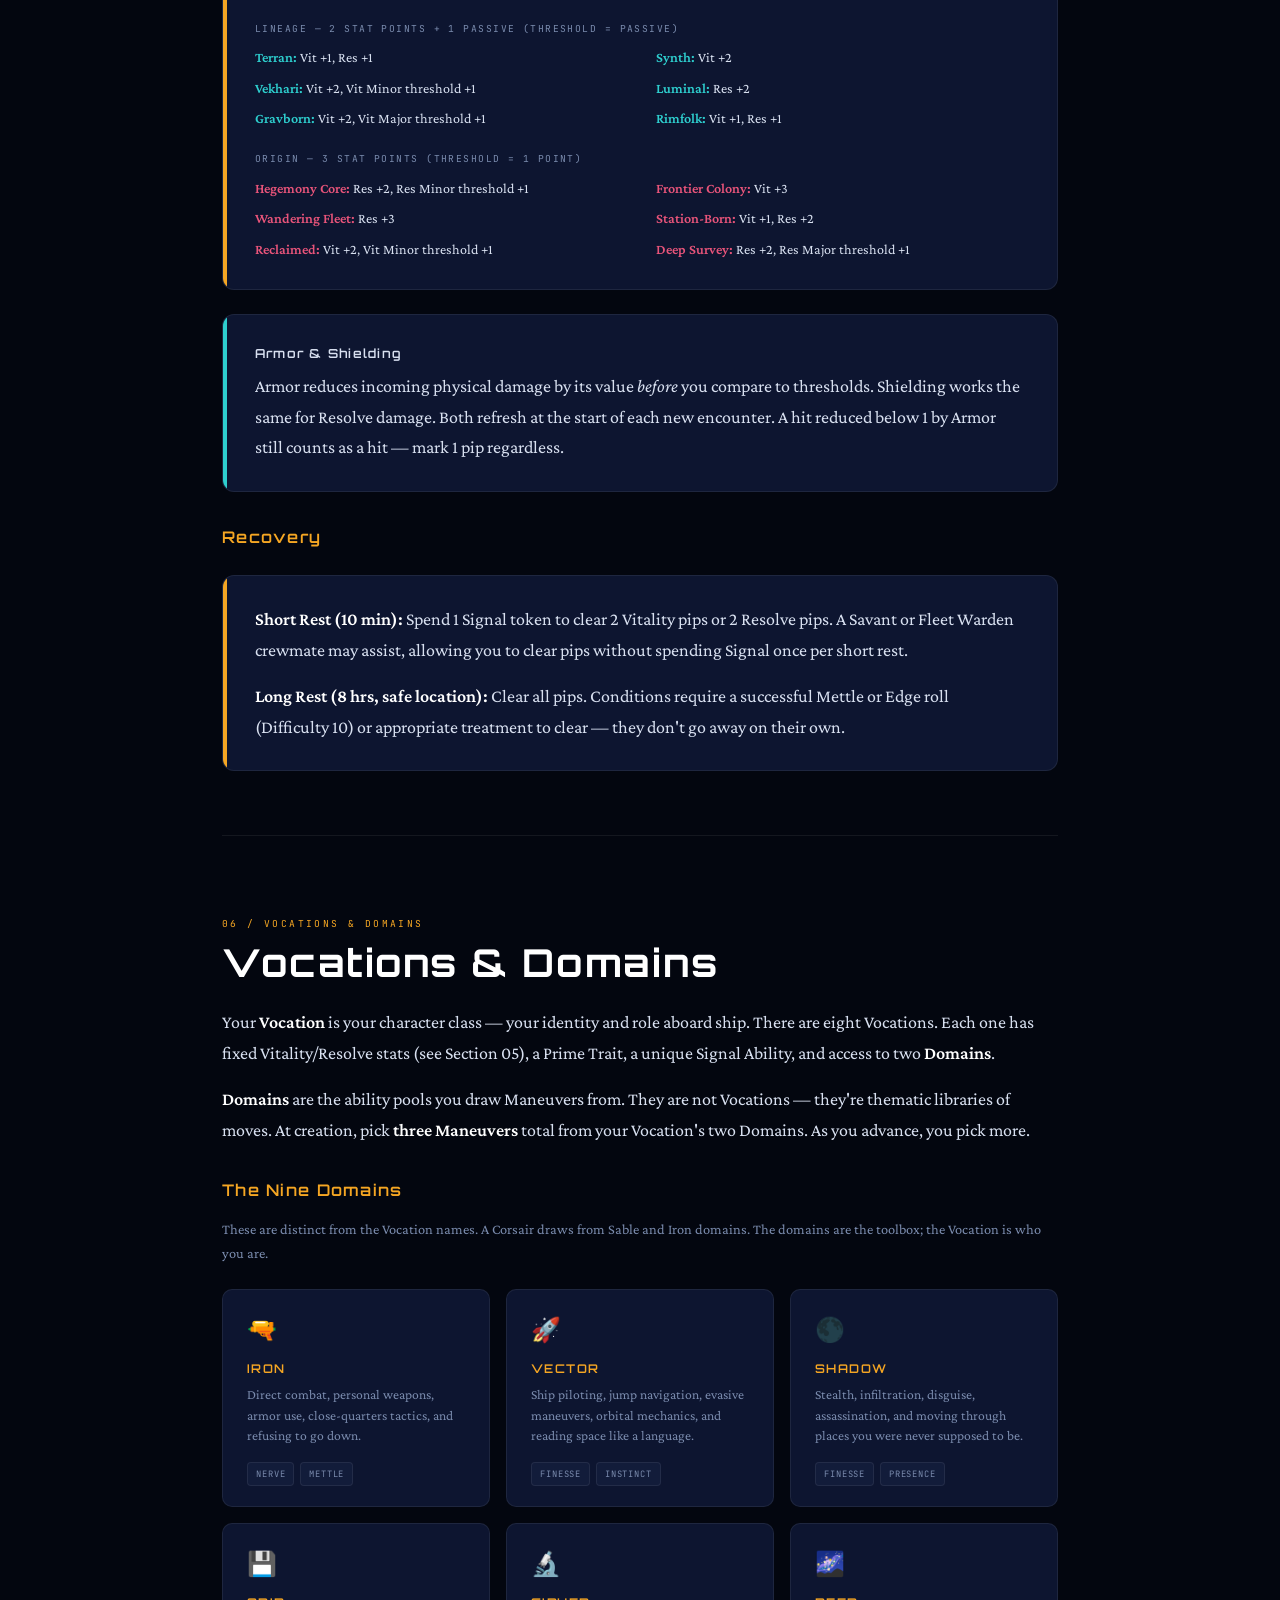
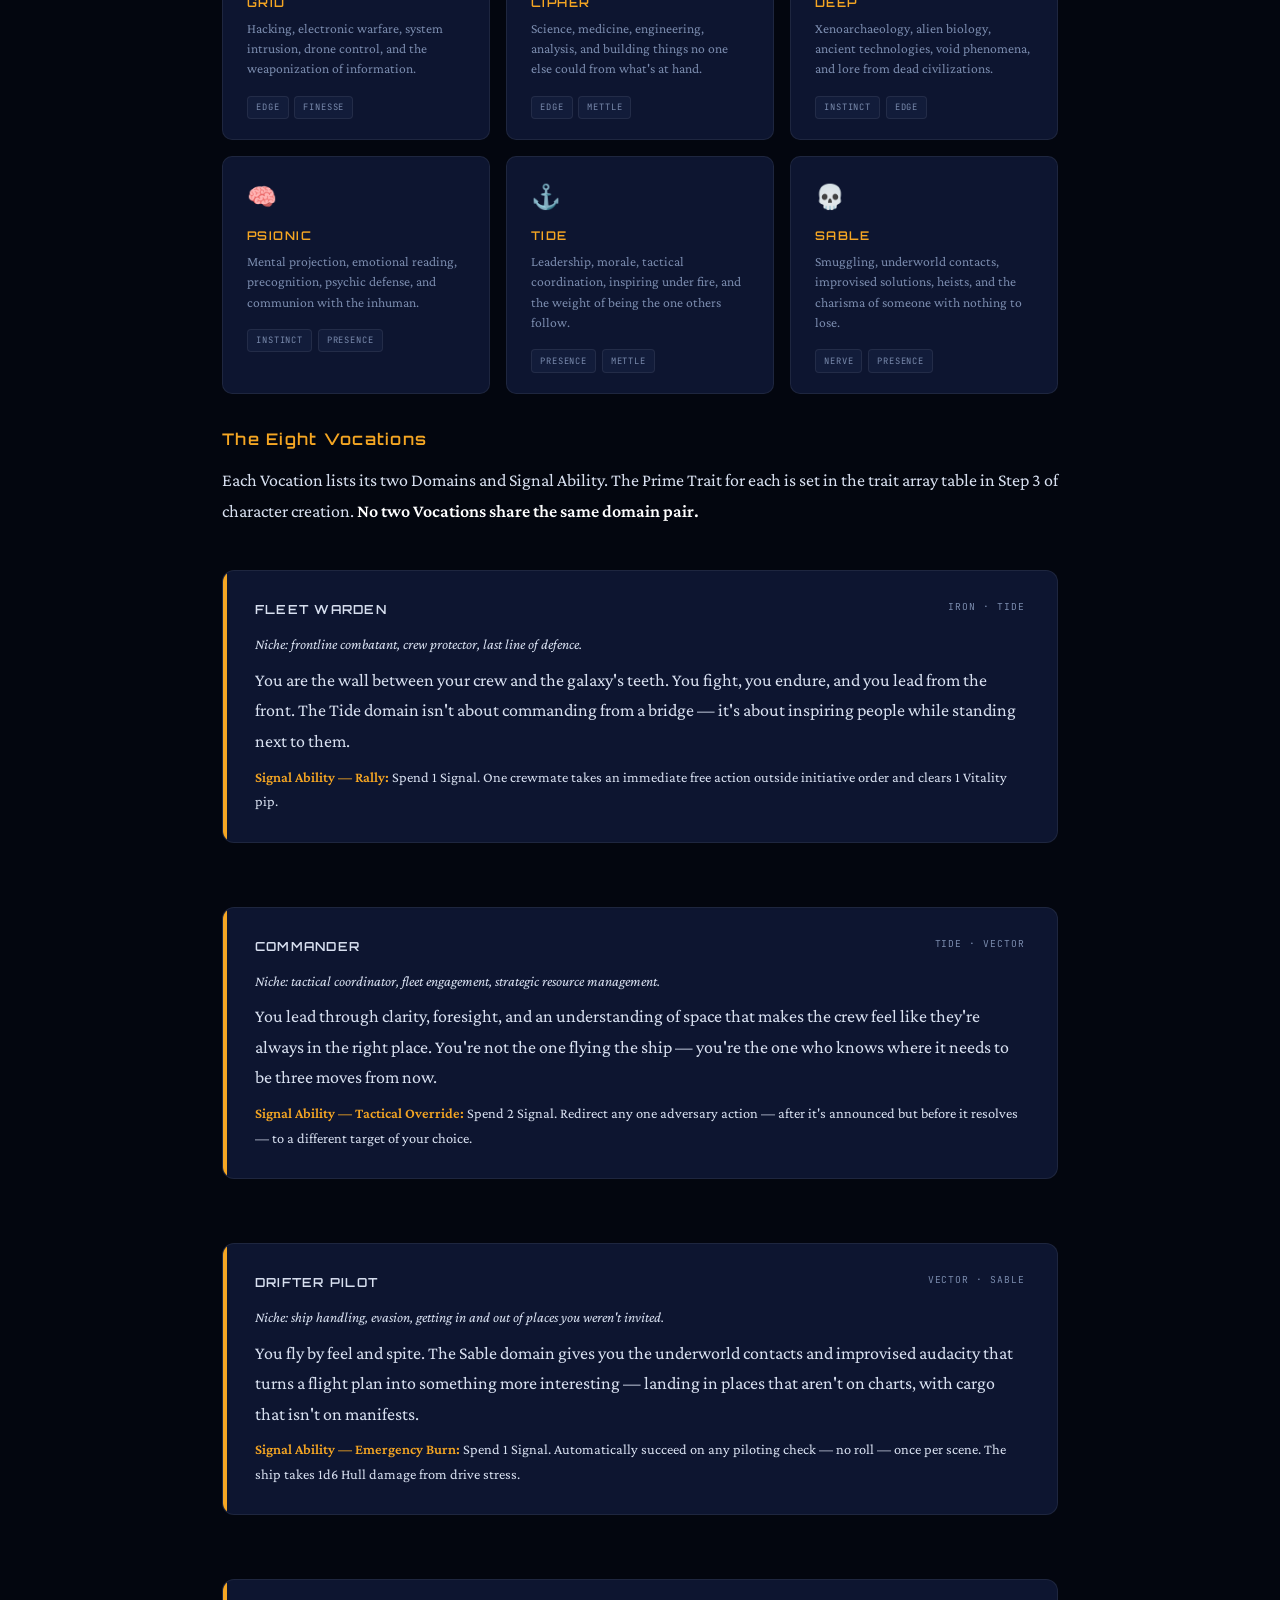
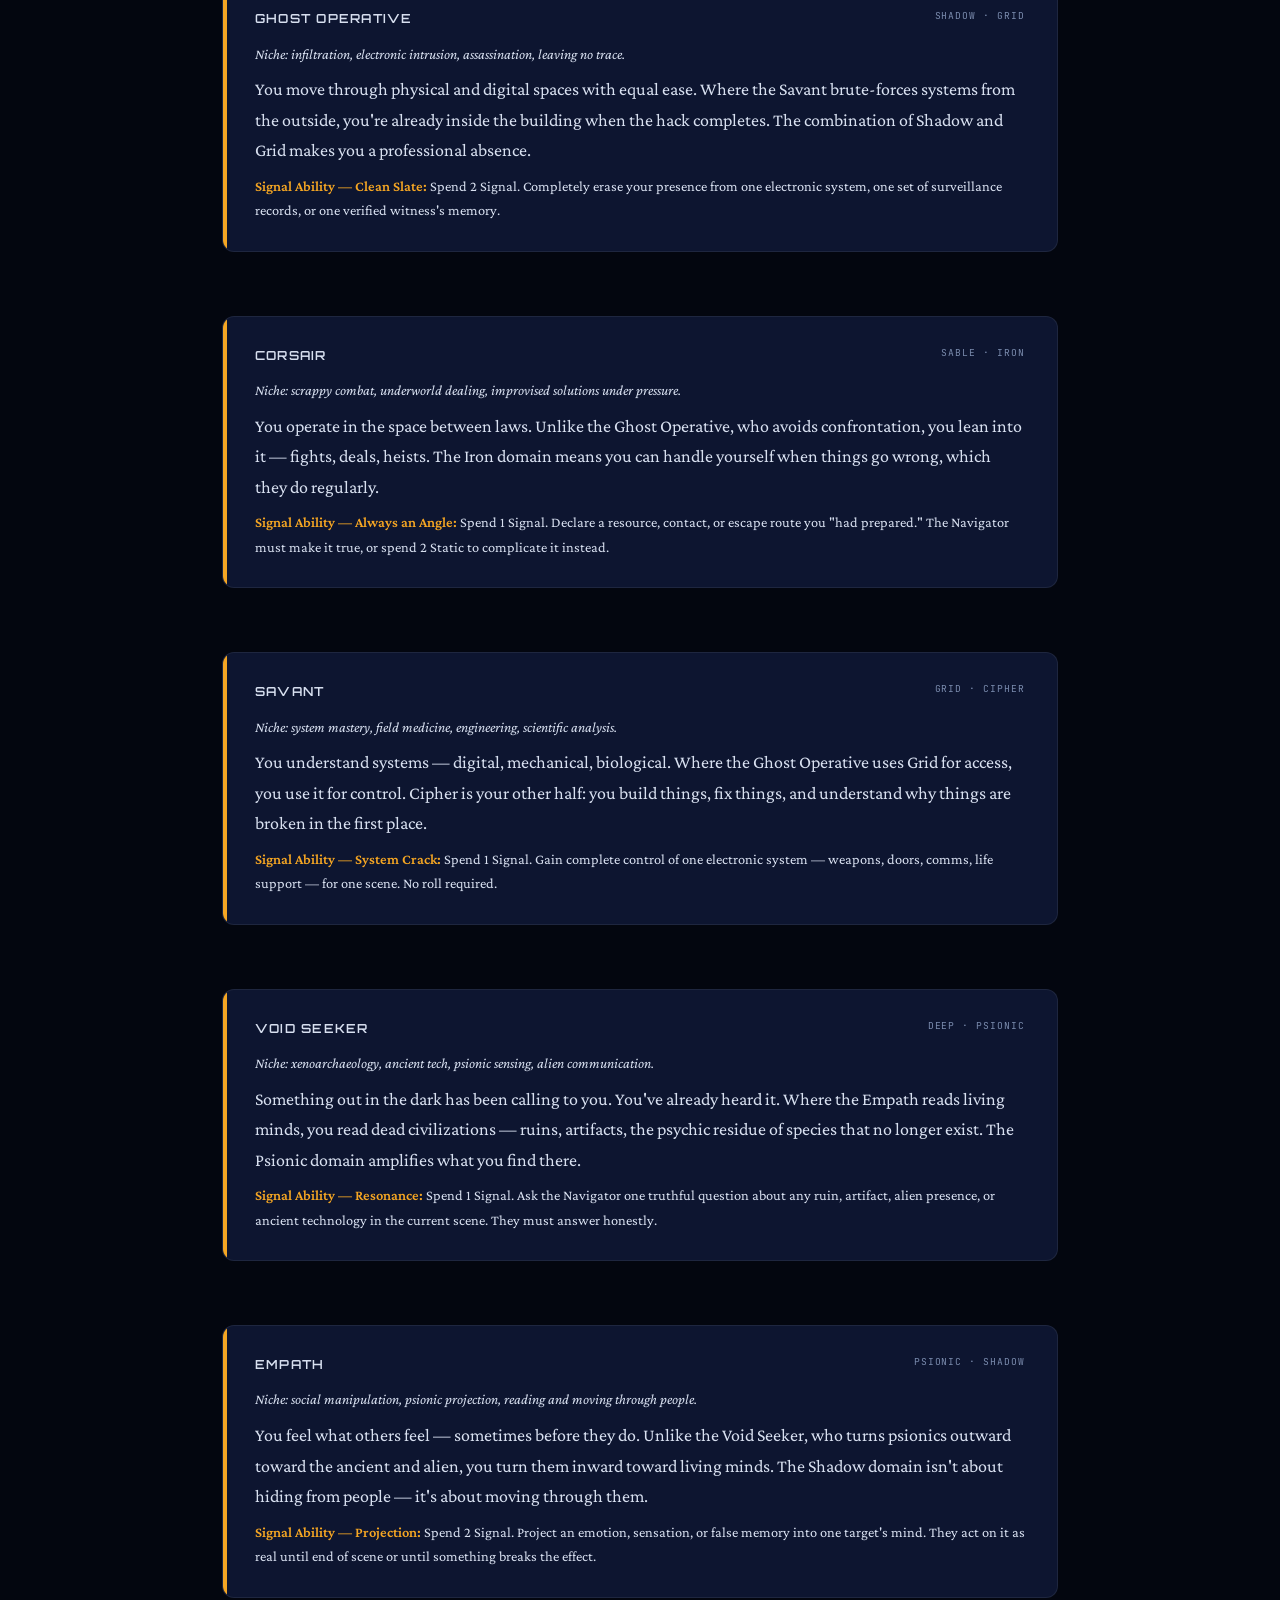
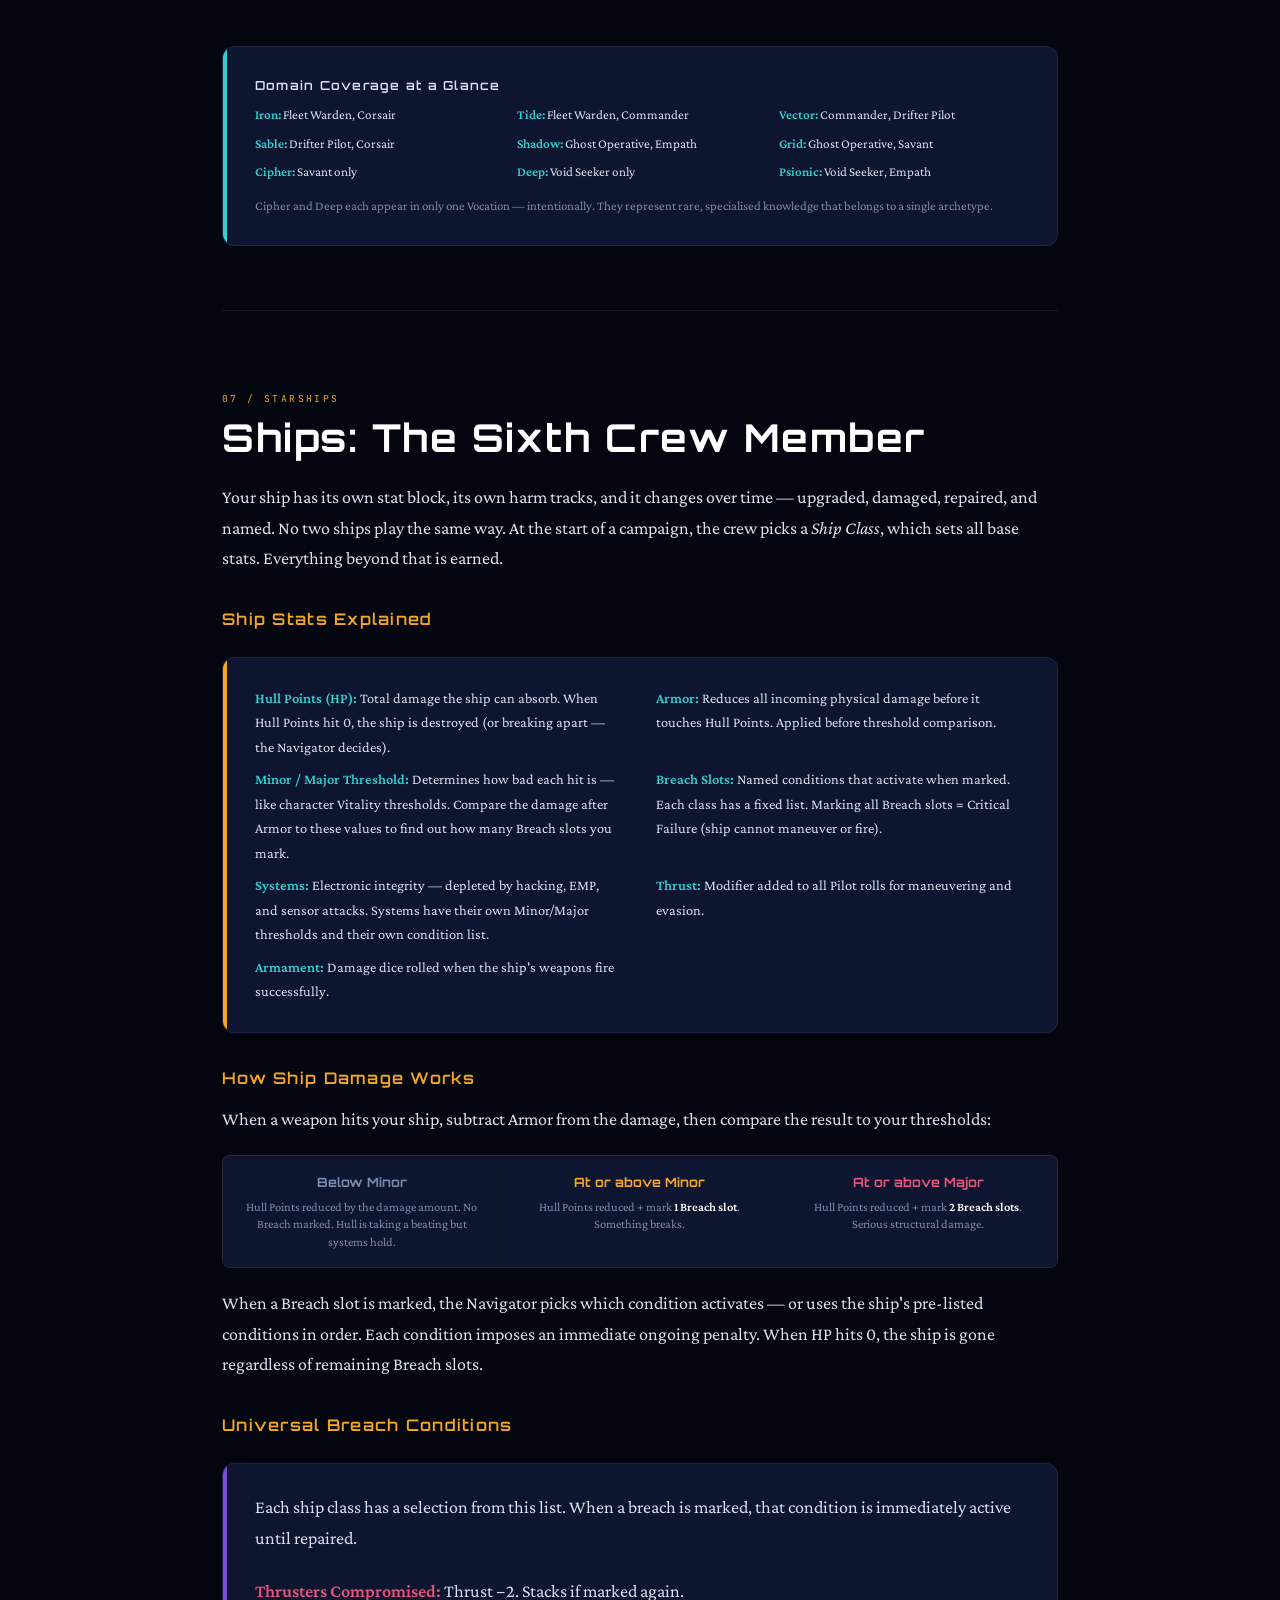
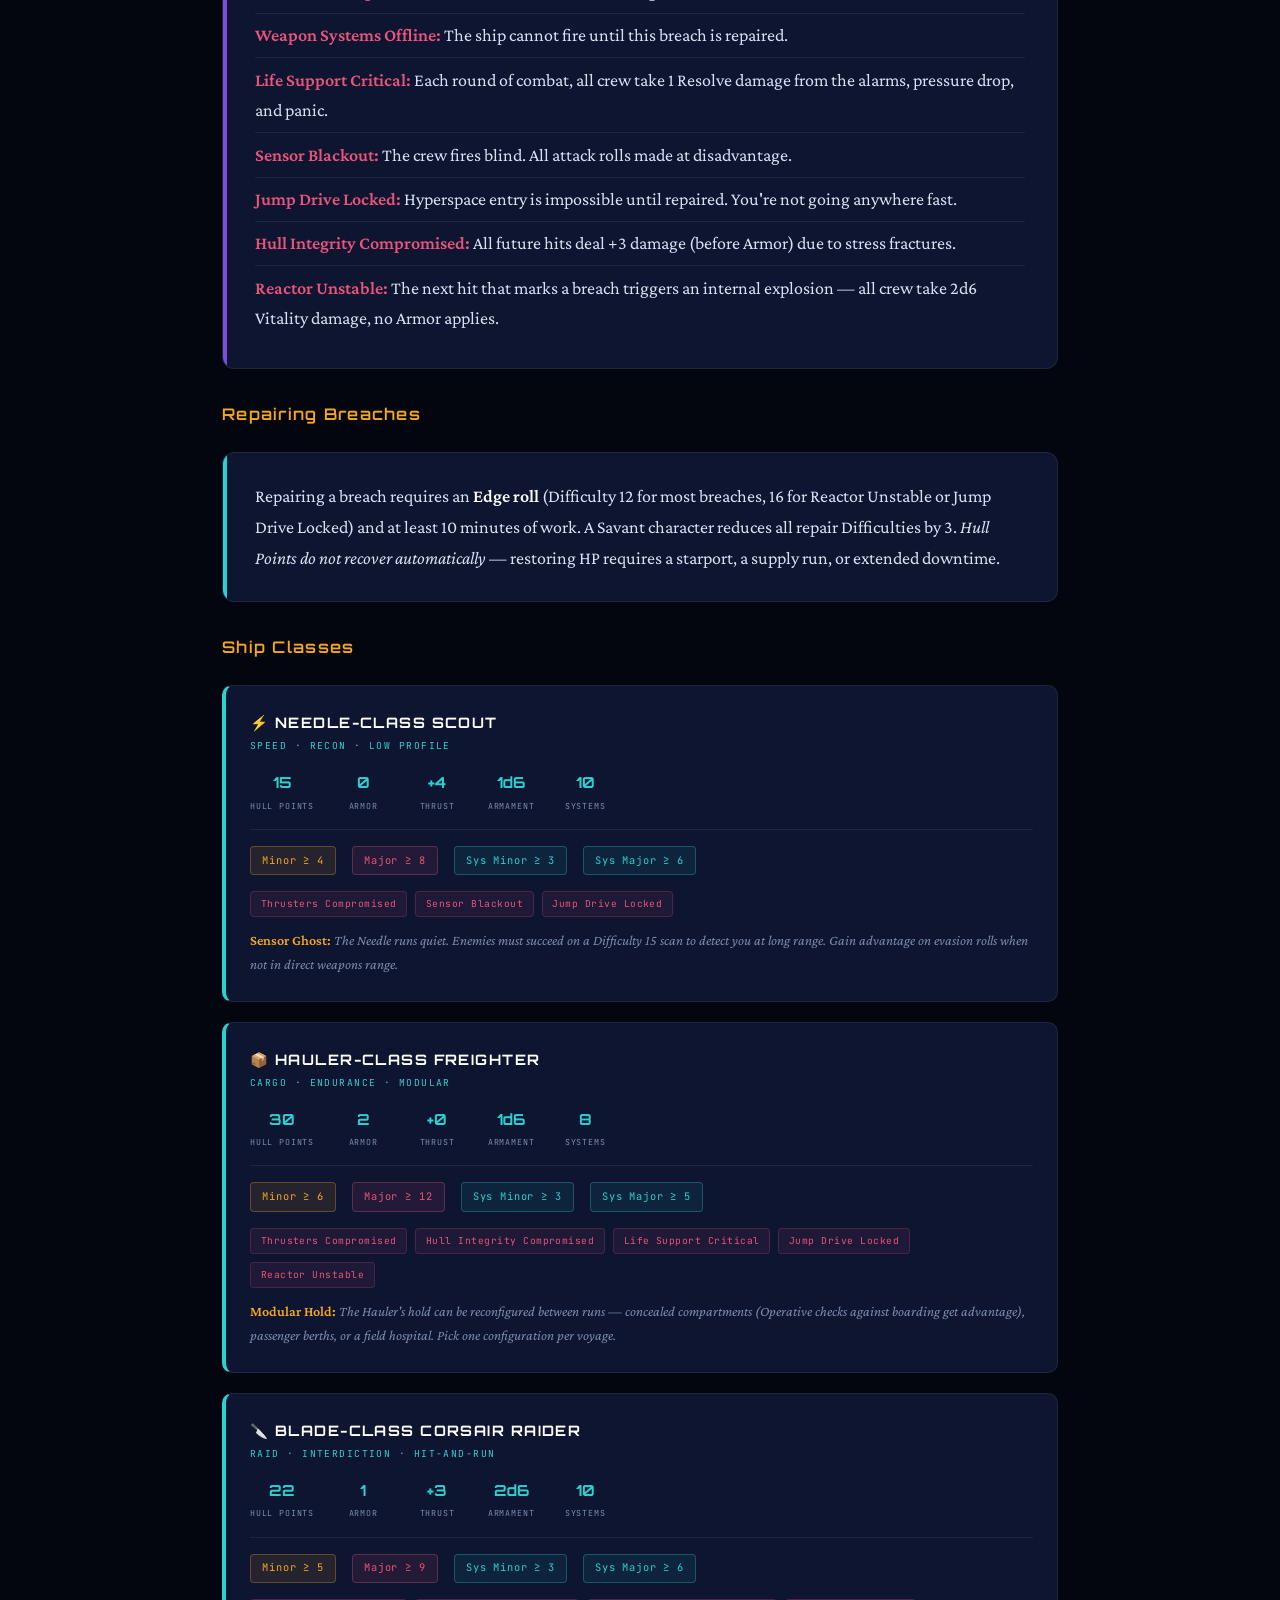
==== commit 4d8b68a4: "Update index.html" ====
--- a/index.html
+++ b/index.html
@@ -920,7 +920,7 @@
       </thead>
       <tbody>
         <tr class="roll-crit">
-          <td><span class="roll-result">BOTH show 12</span></td>
+          <td><span class="roll-result">BOTH show the same number</span></td>
           <td><strong>Critical Signal</strong></td>
           <td>Exceptional success. You gain 2 Signal tokens and describe something spectacular. The Navigator has no say in how it goes.</td>
         </tr>
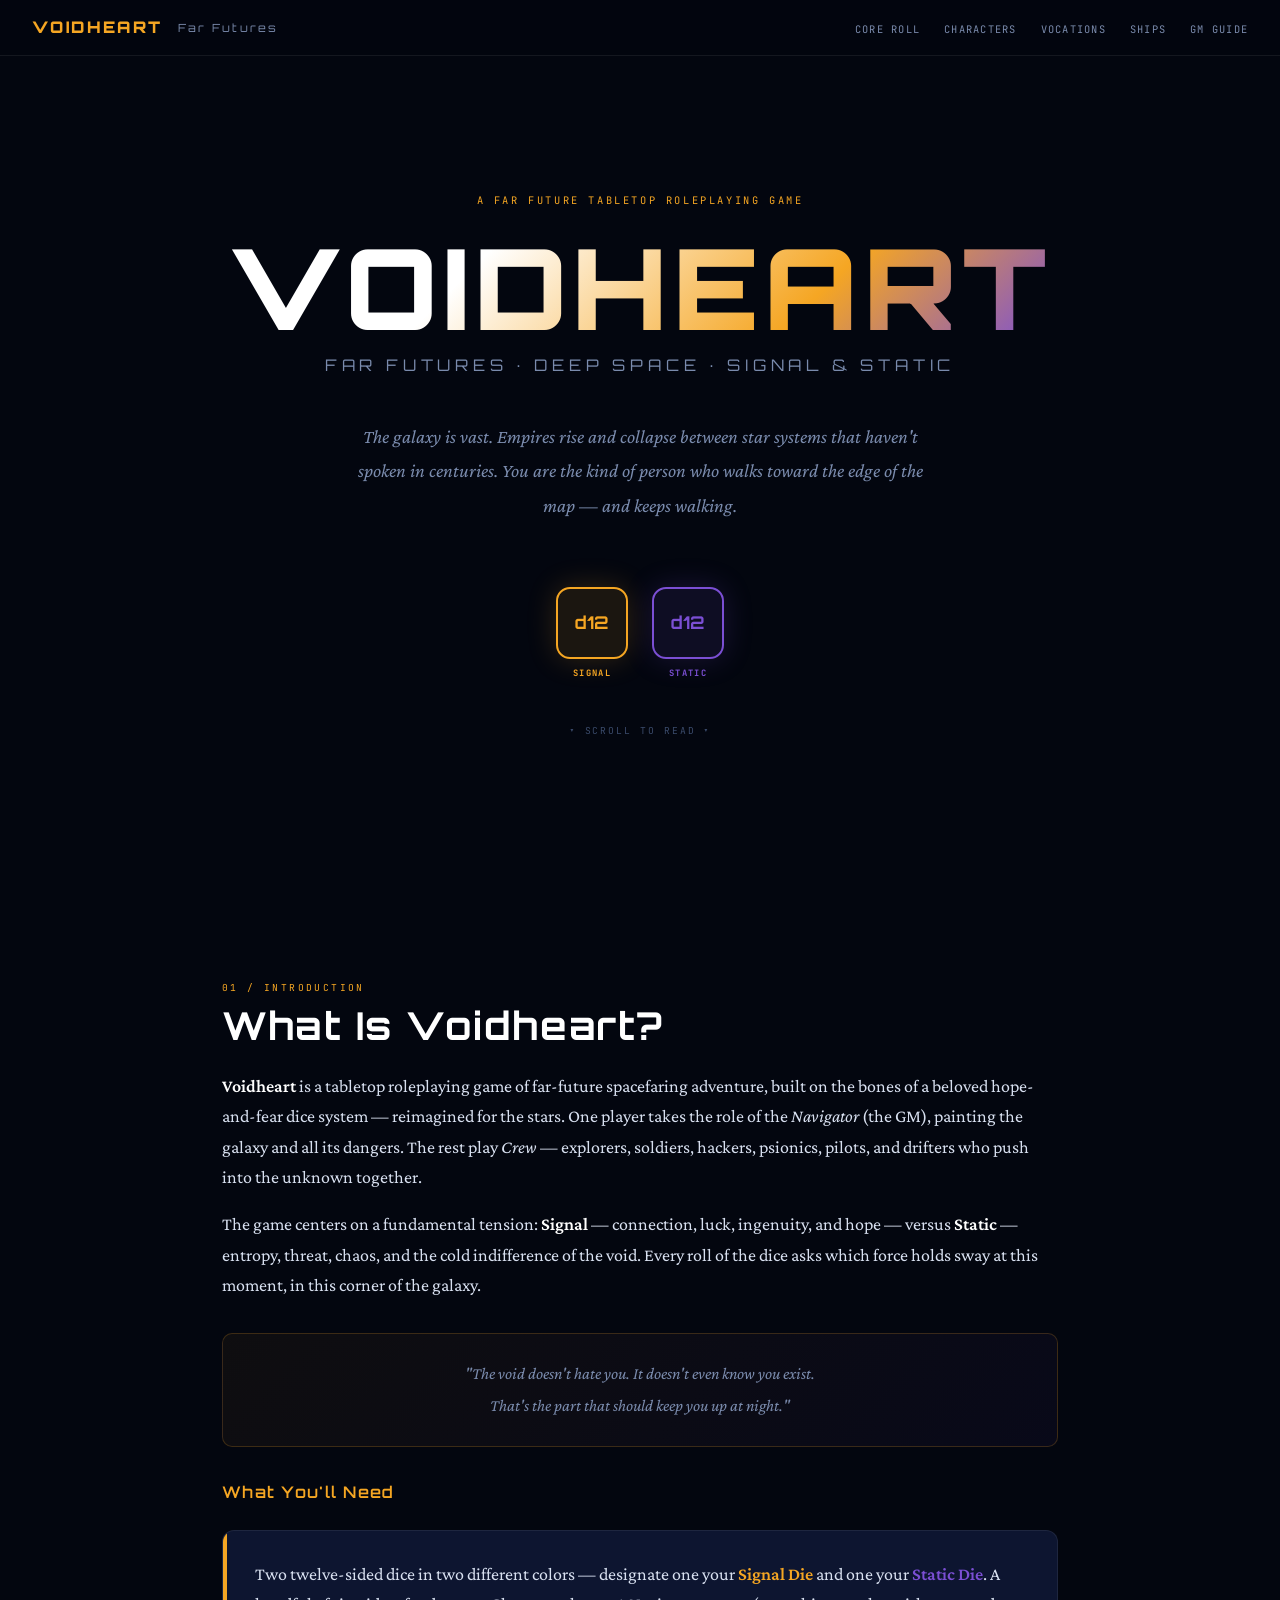
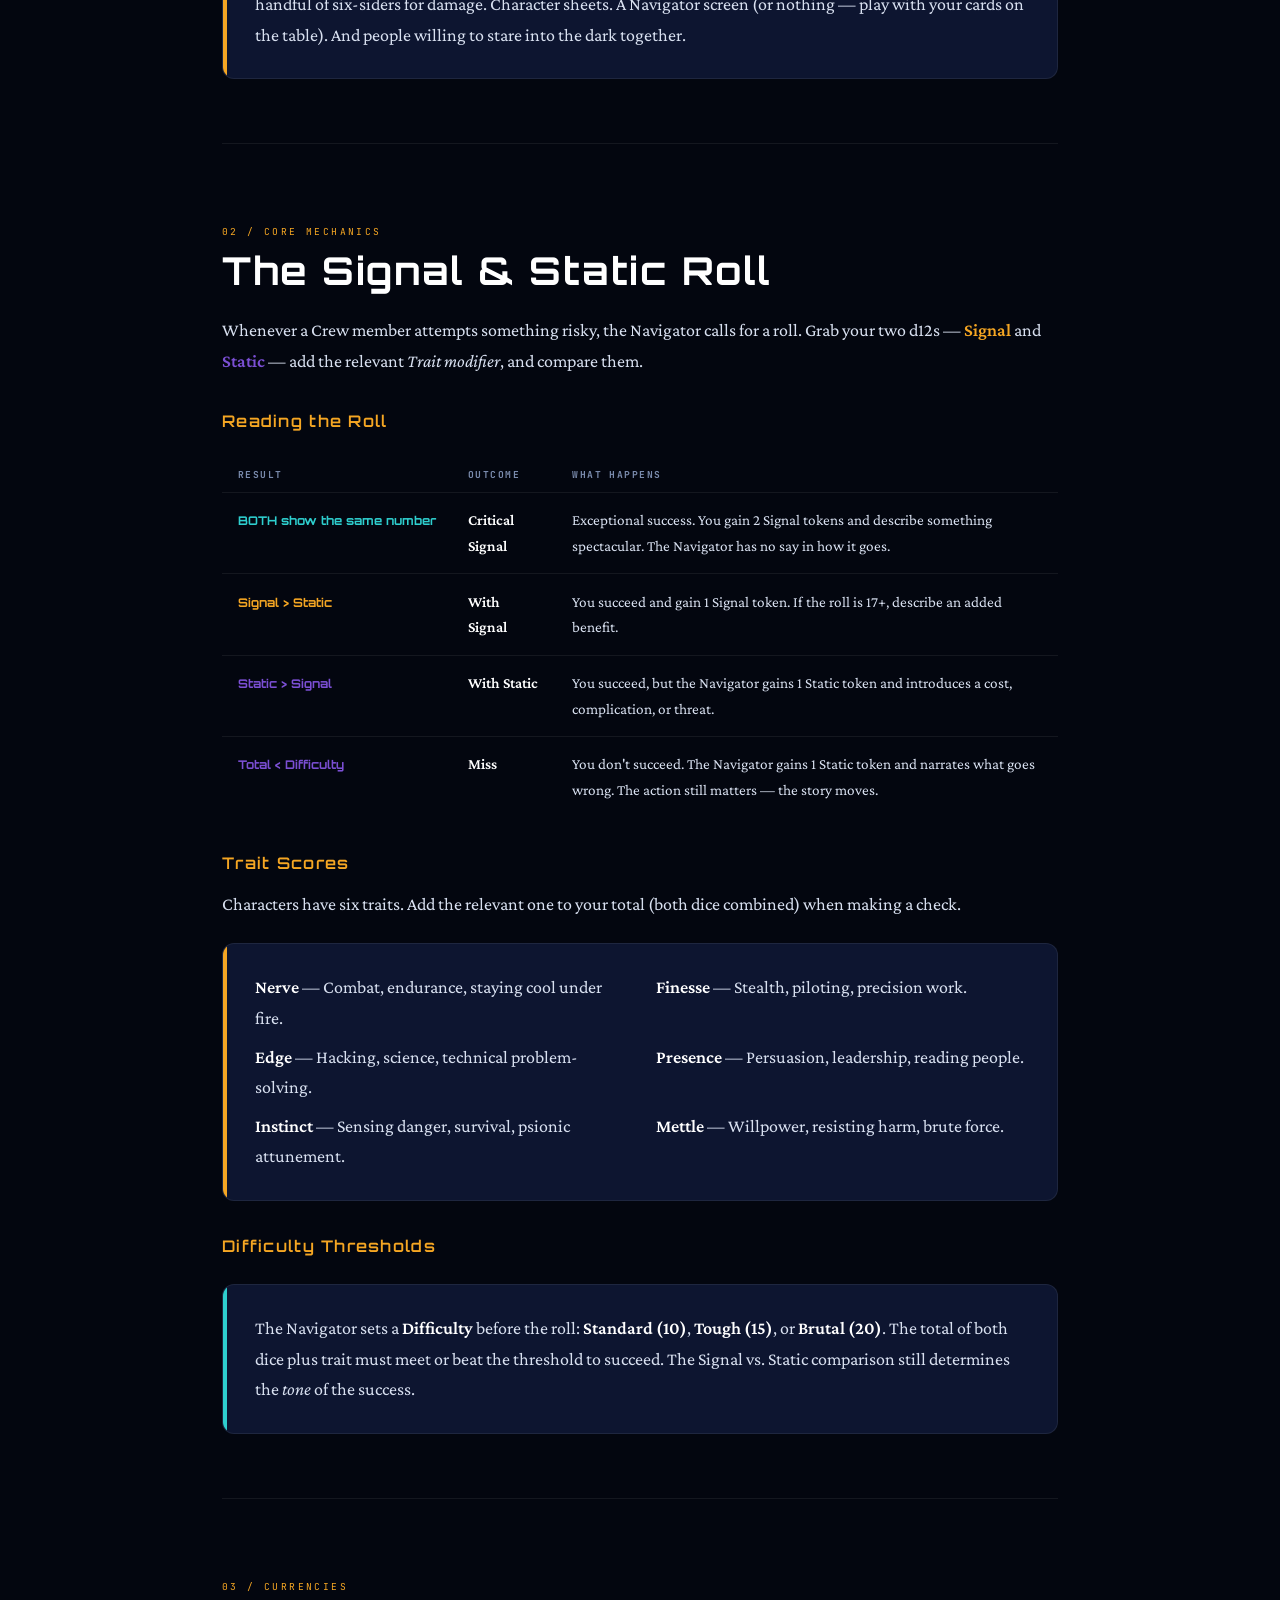
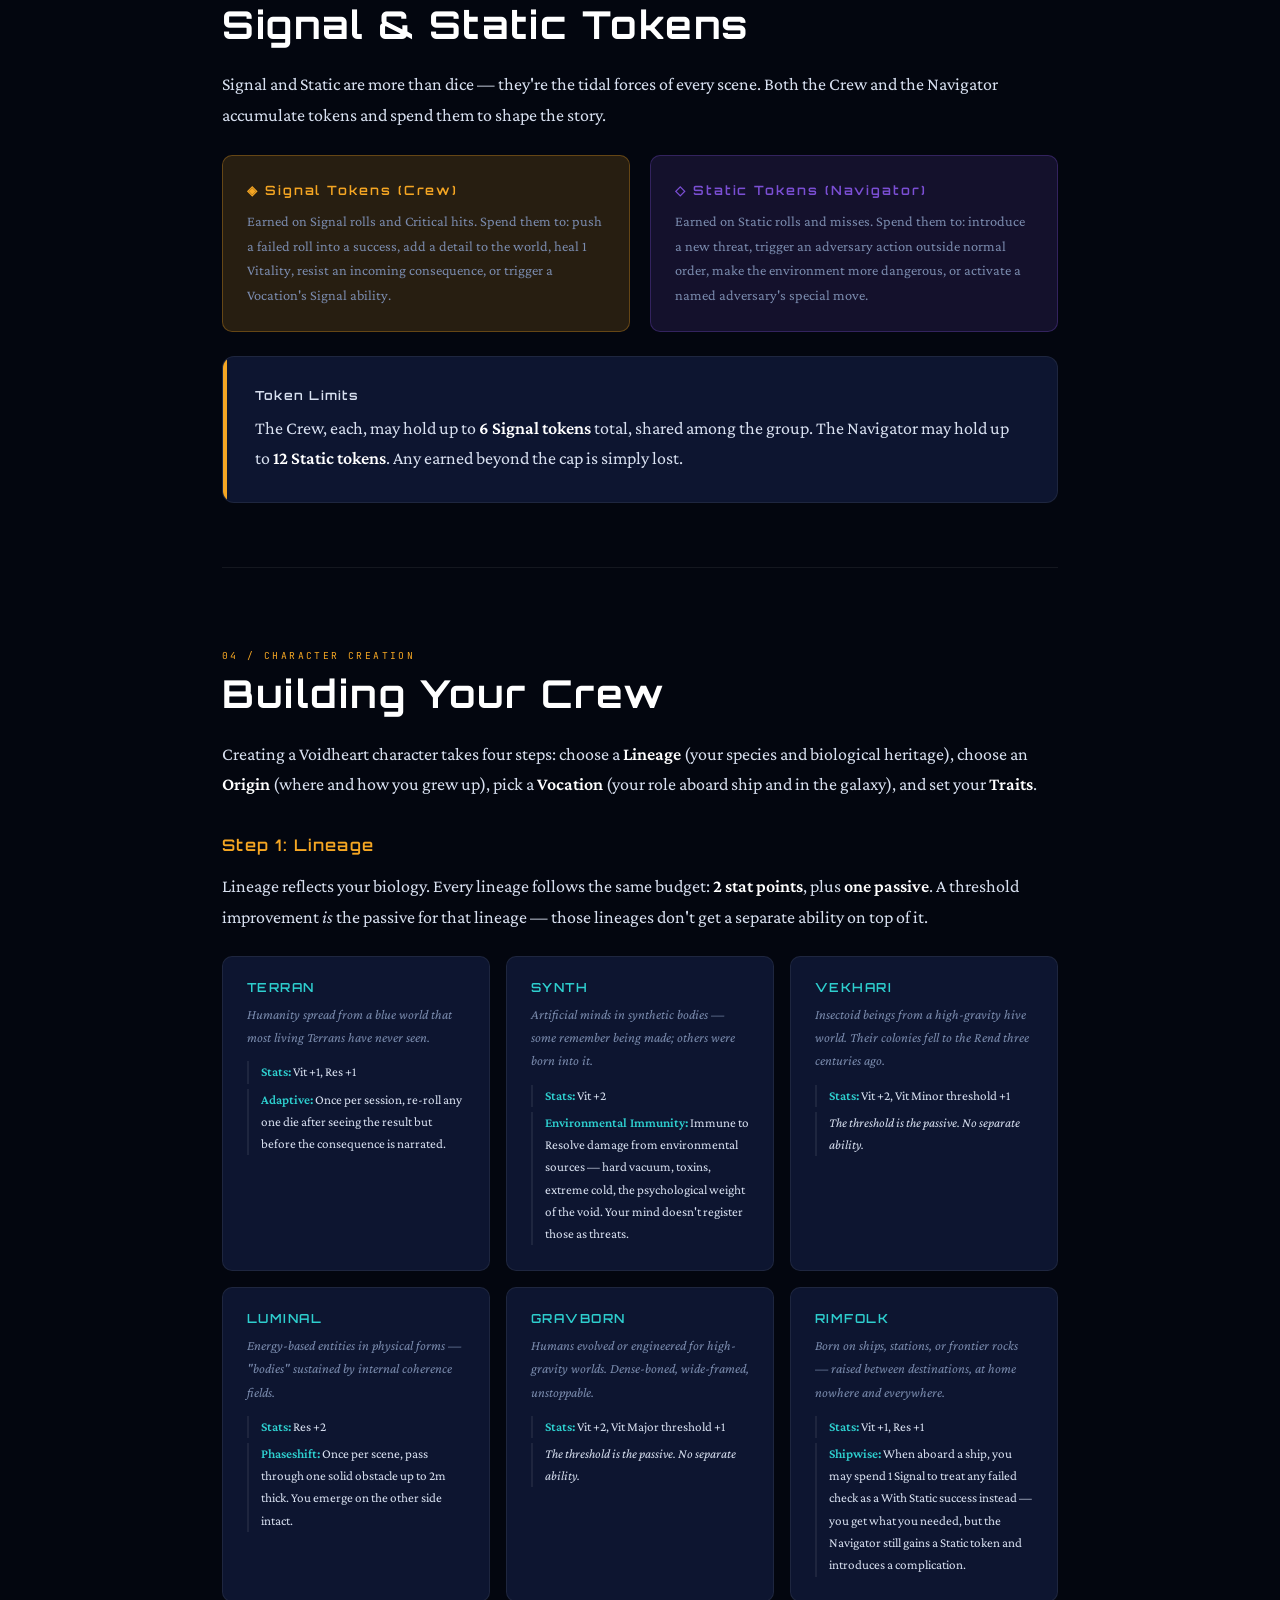
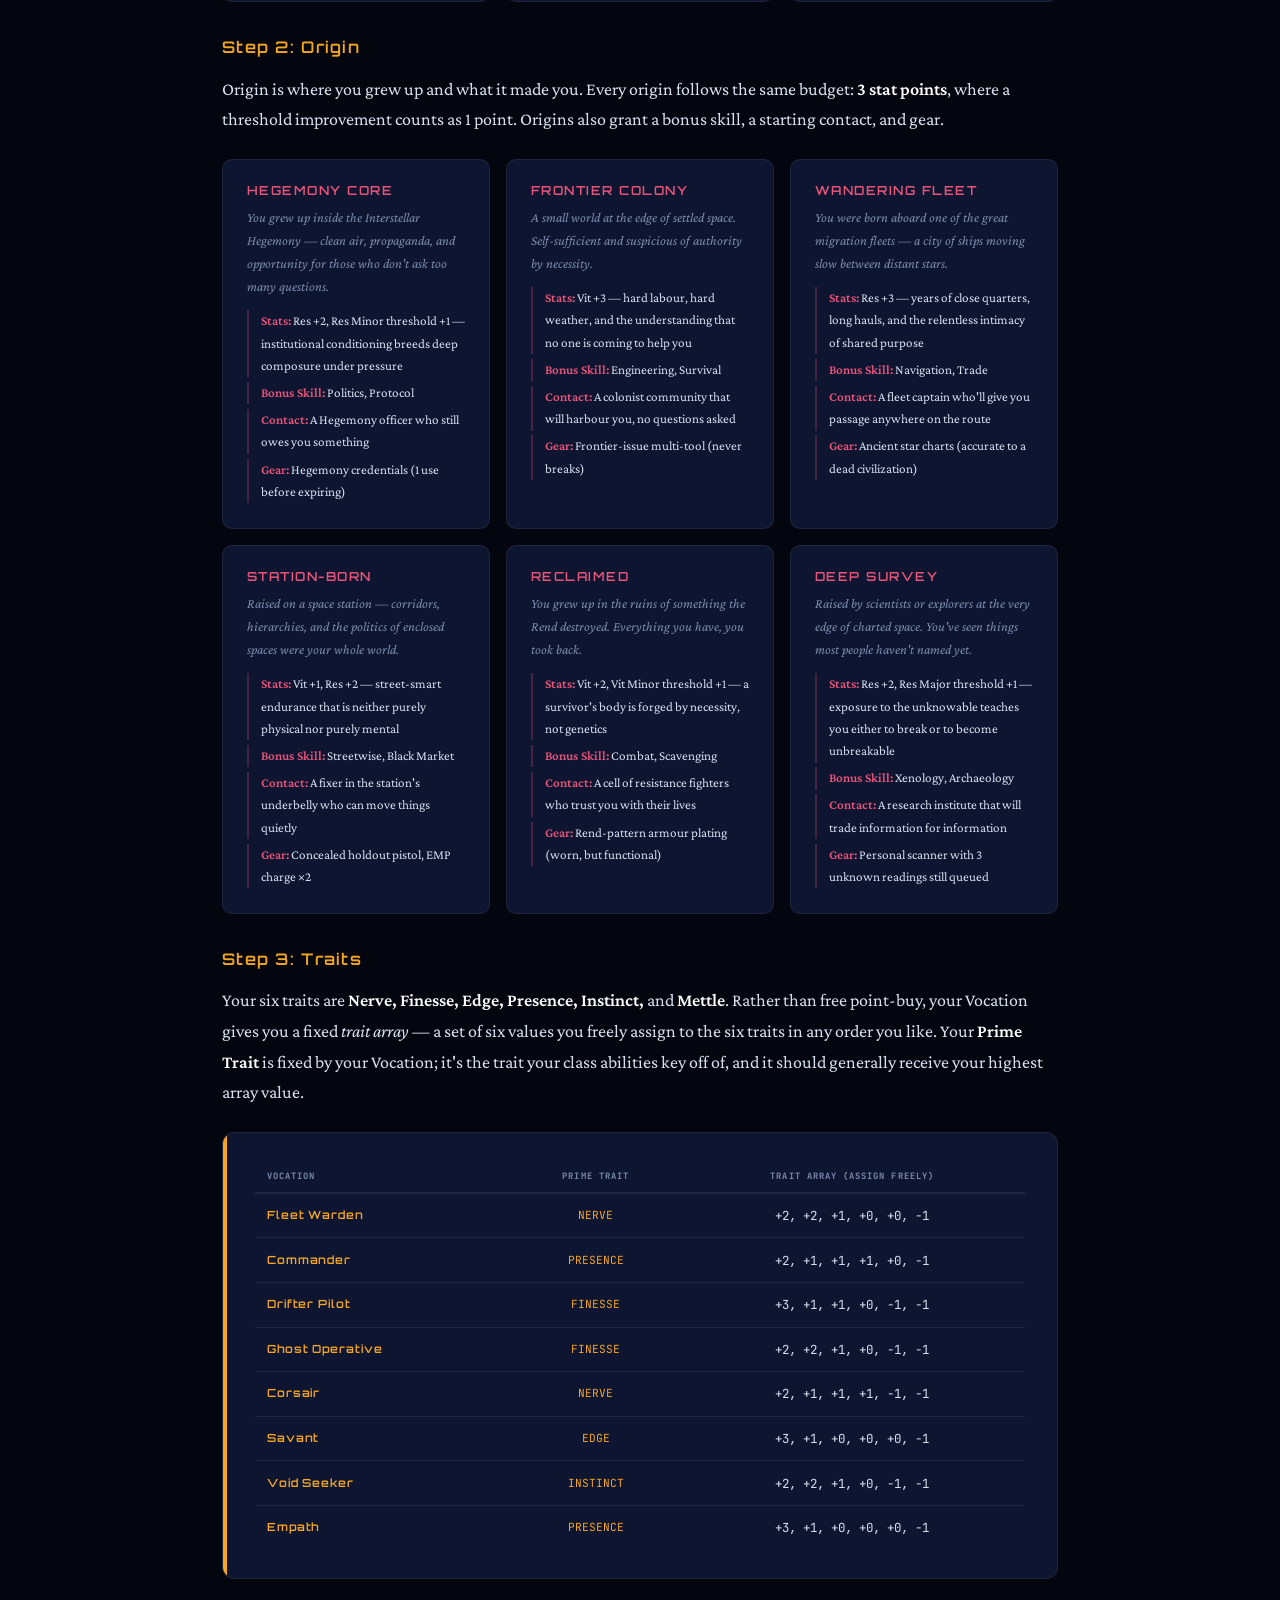
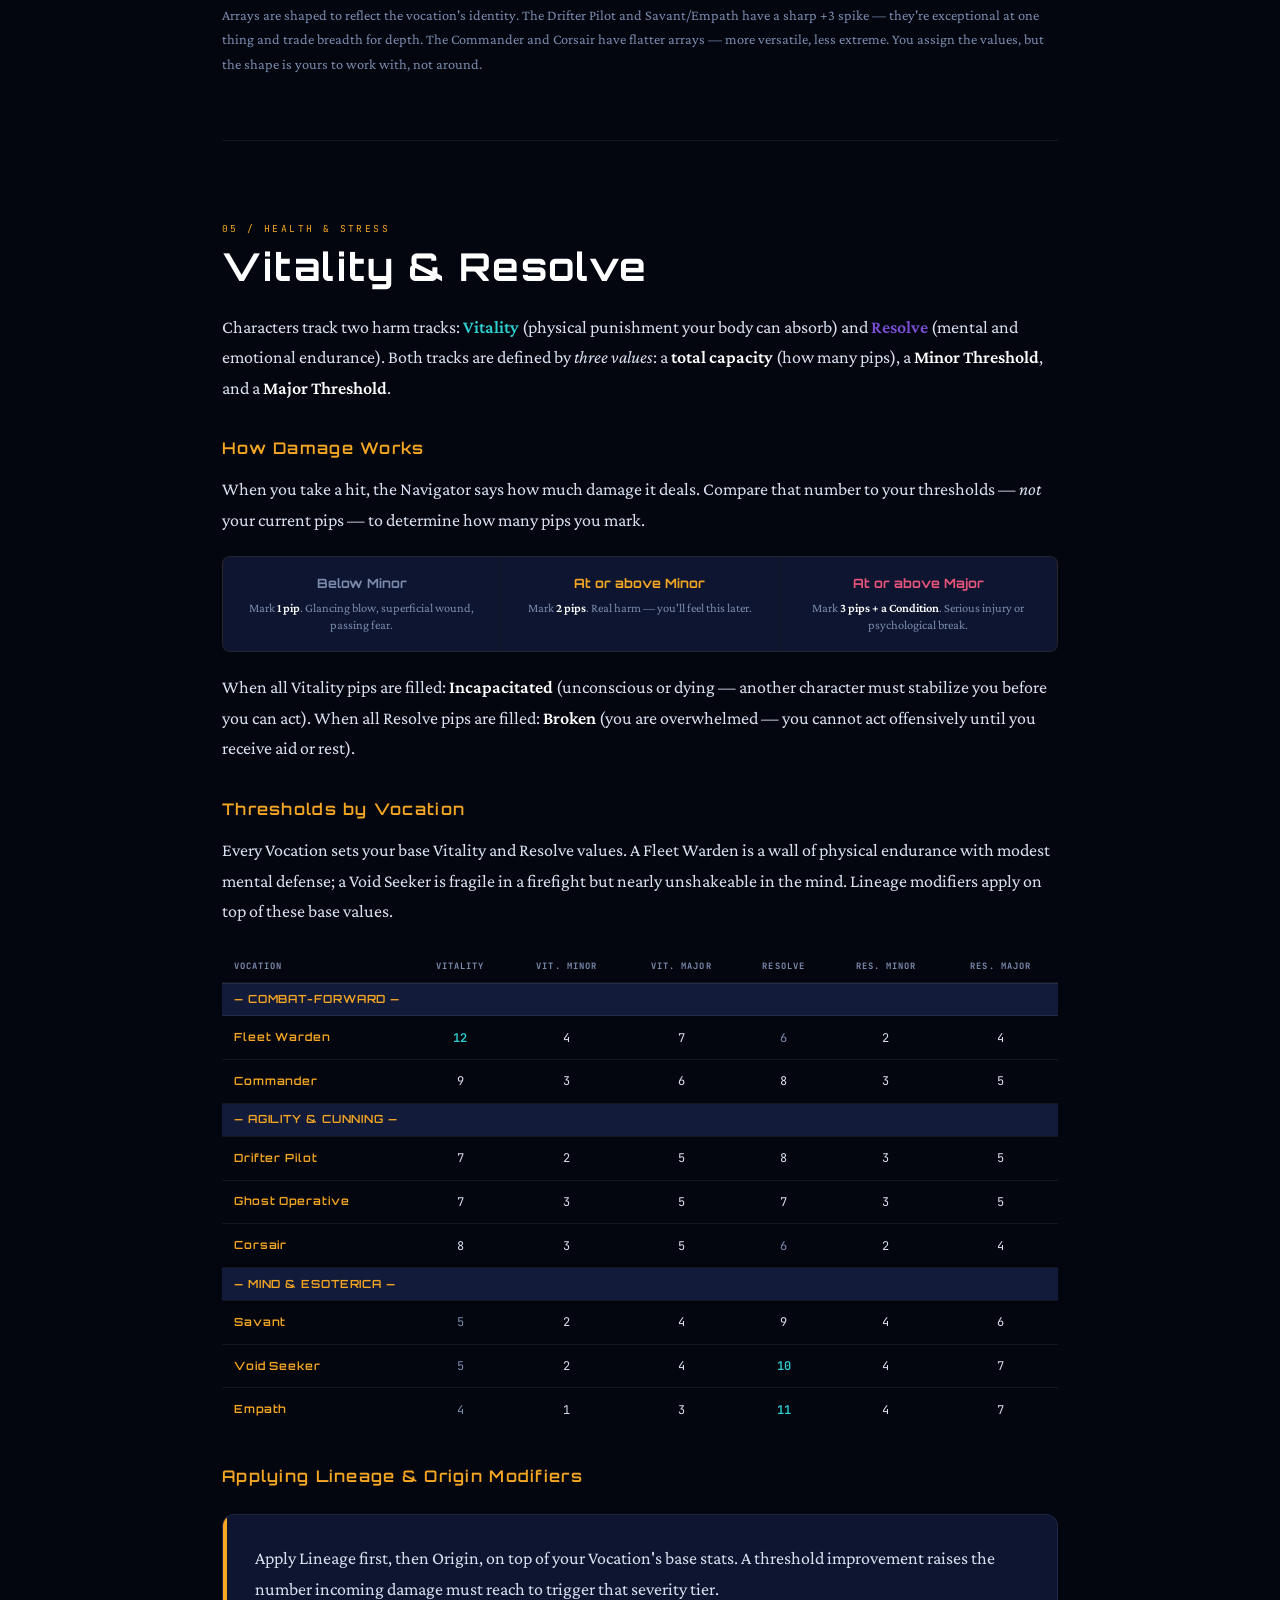
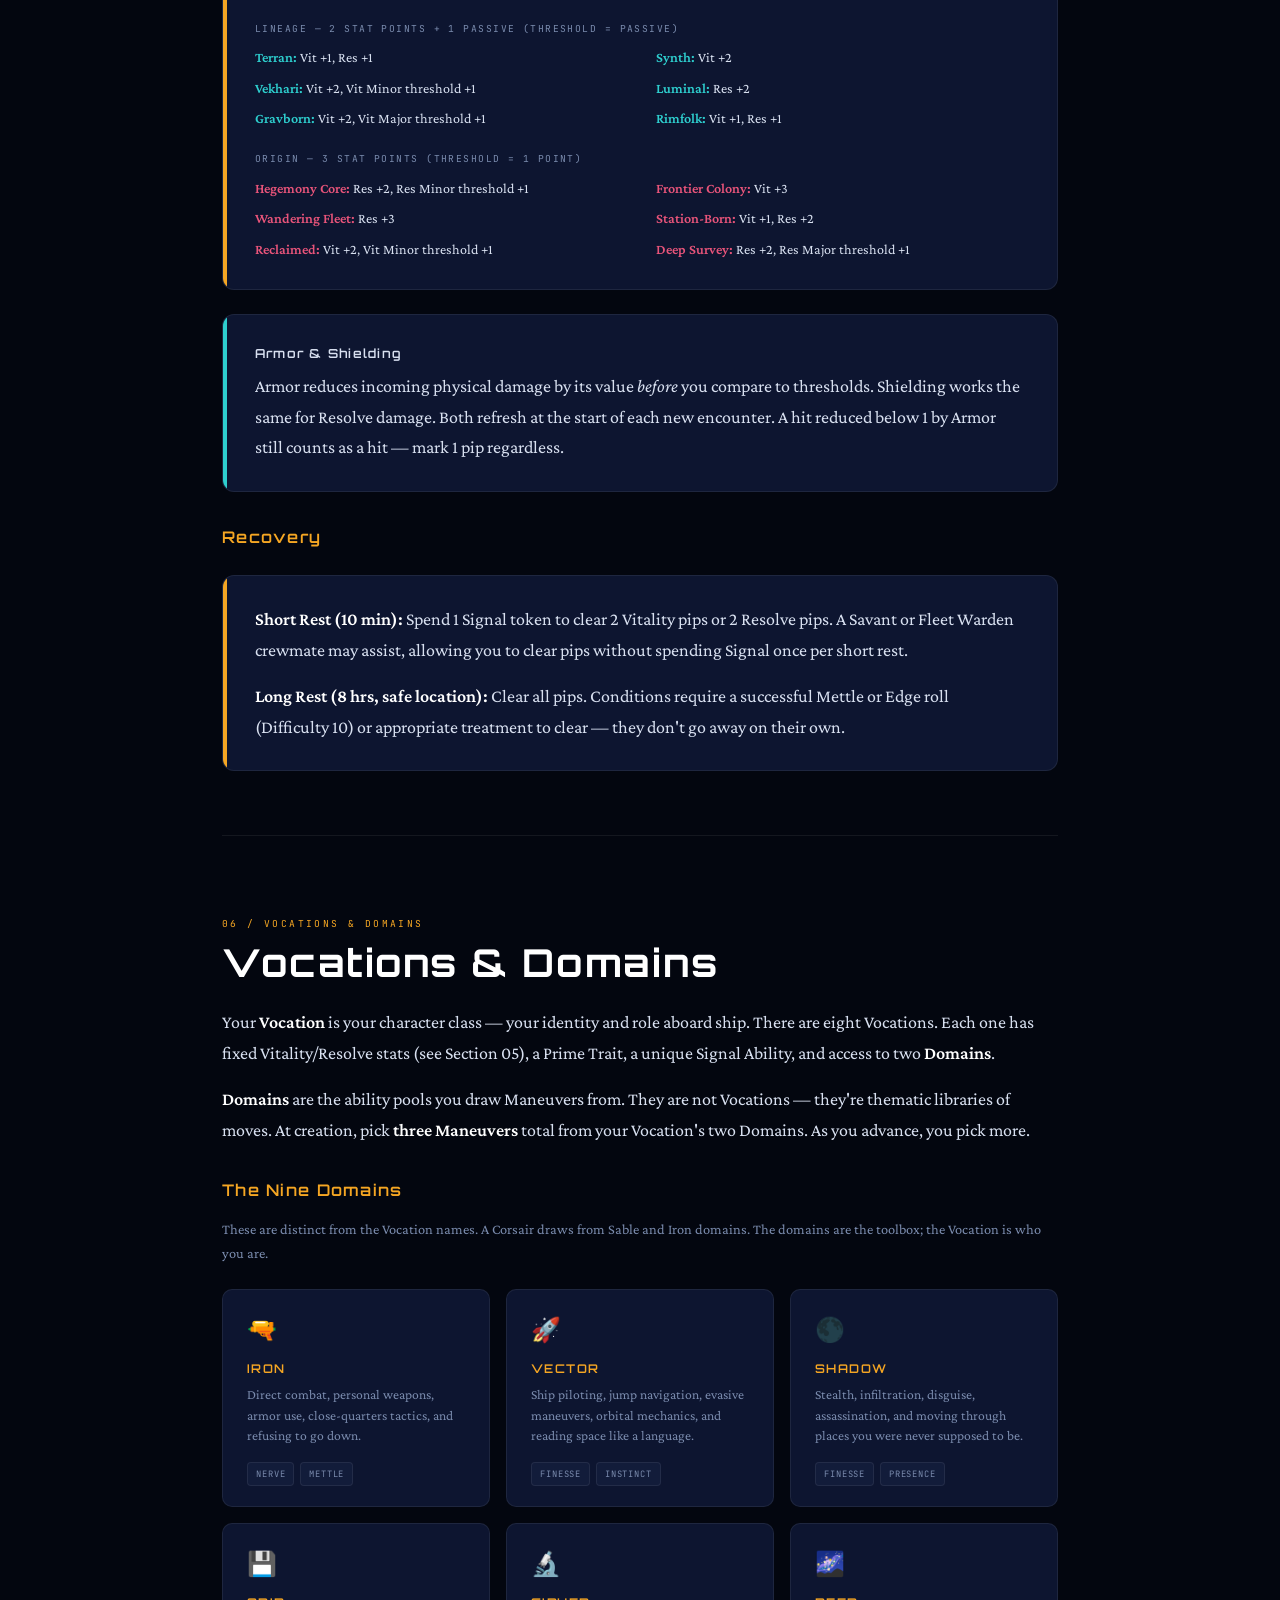
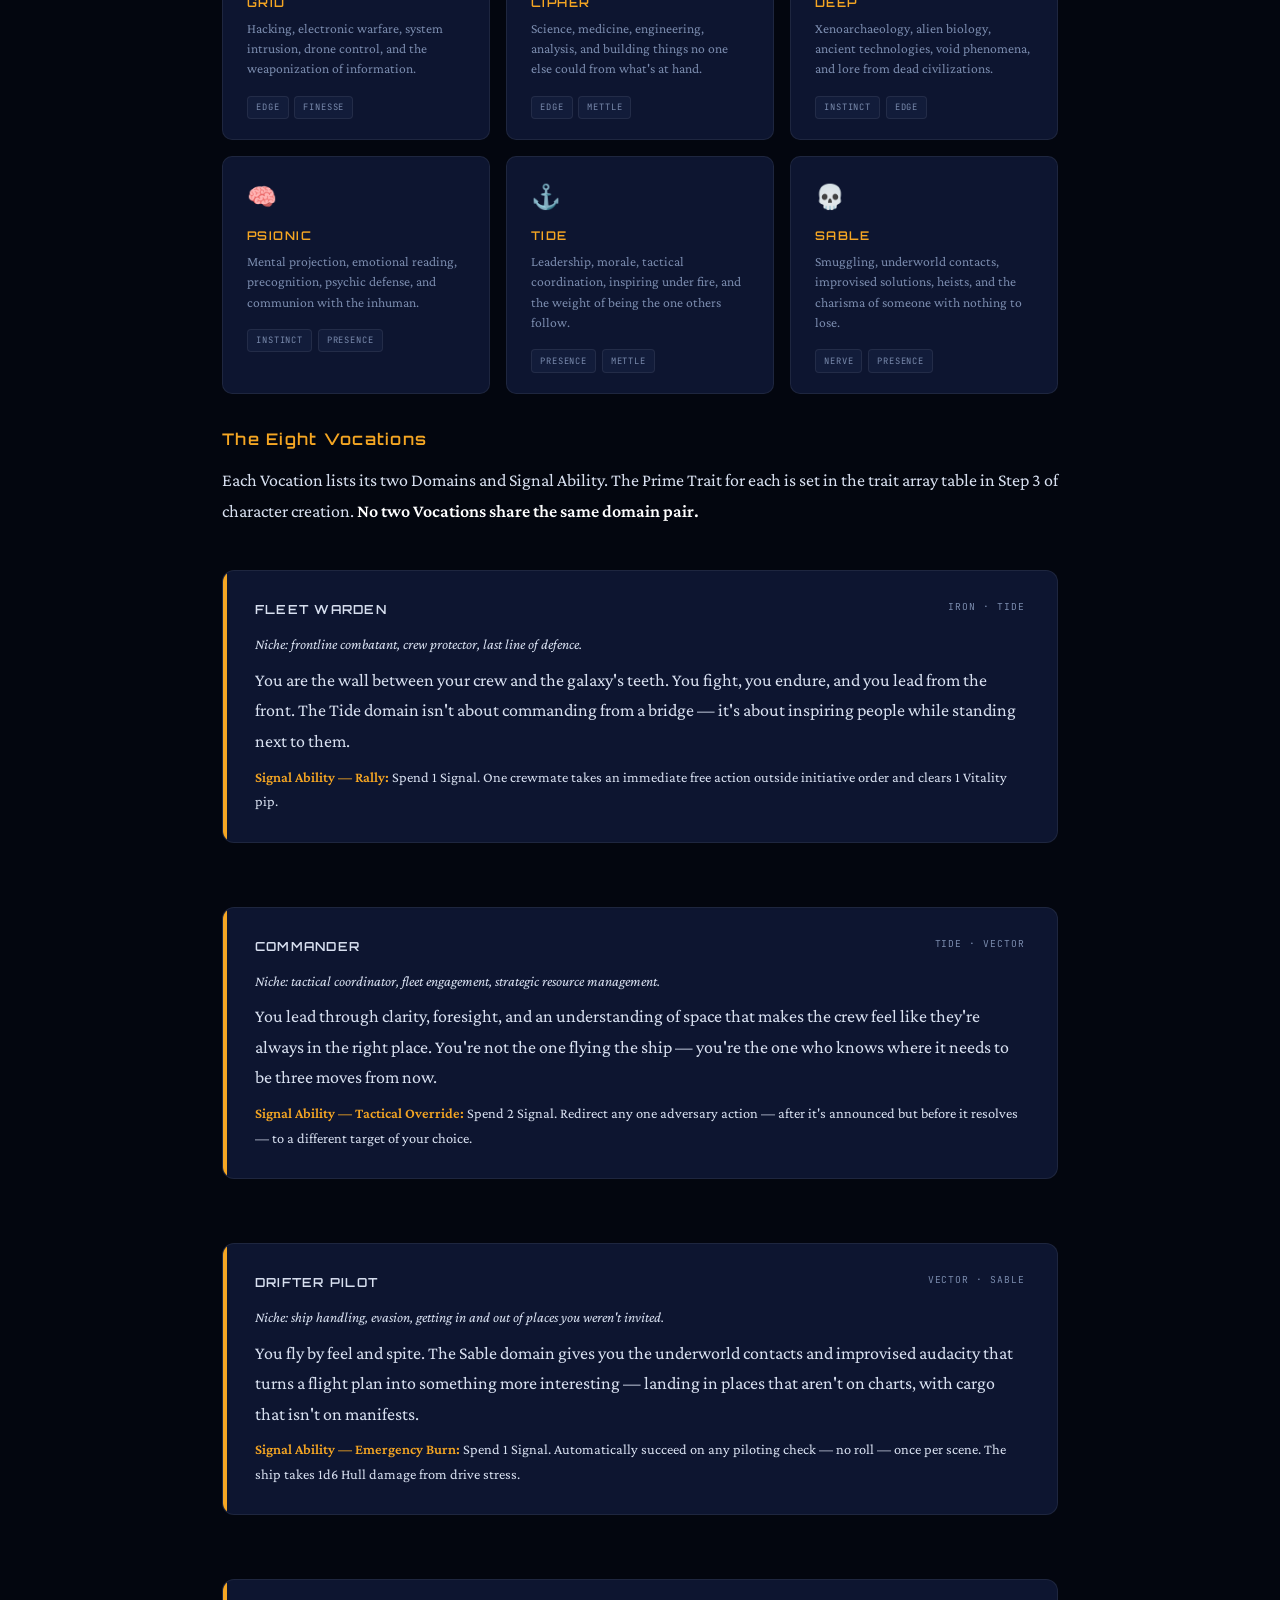
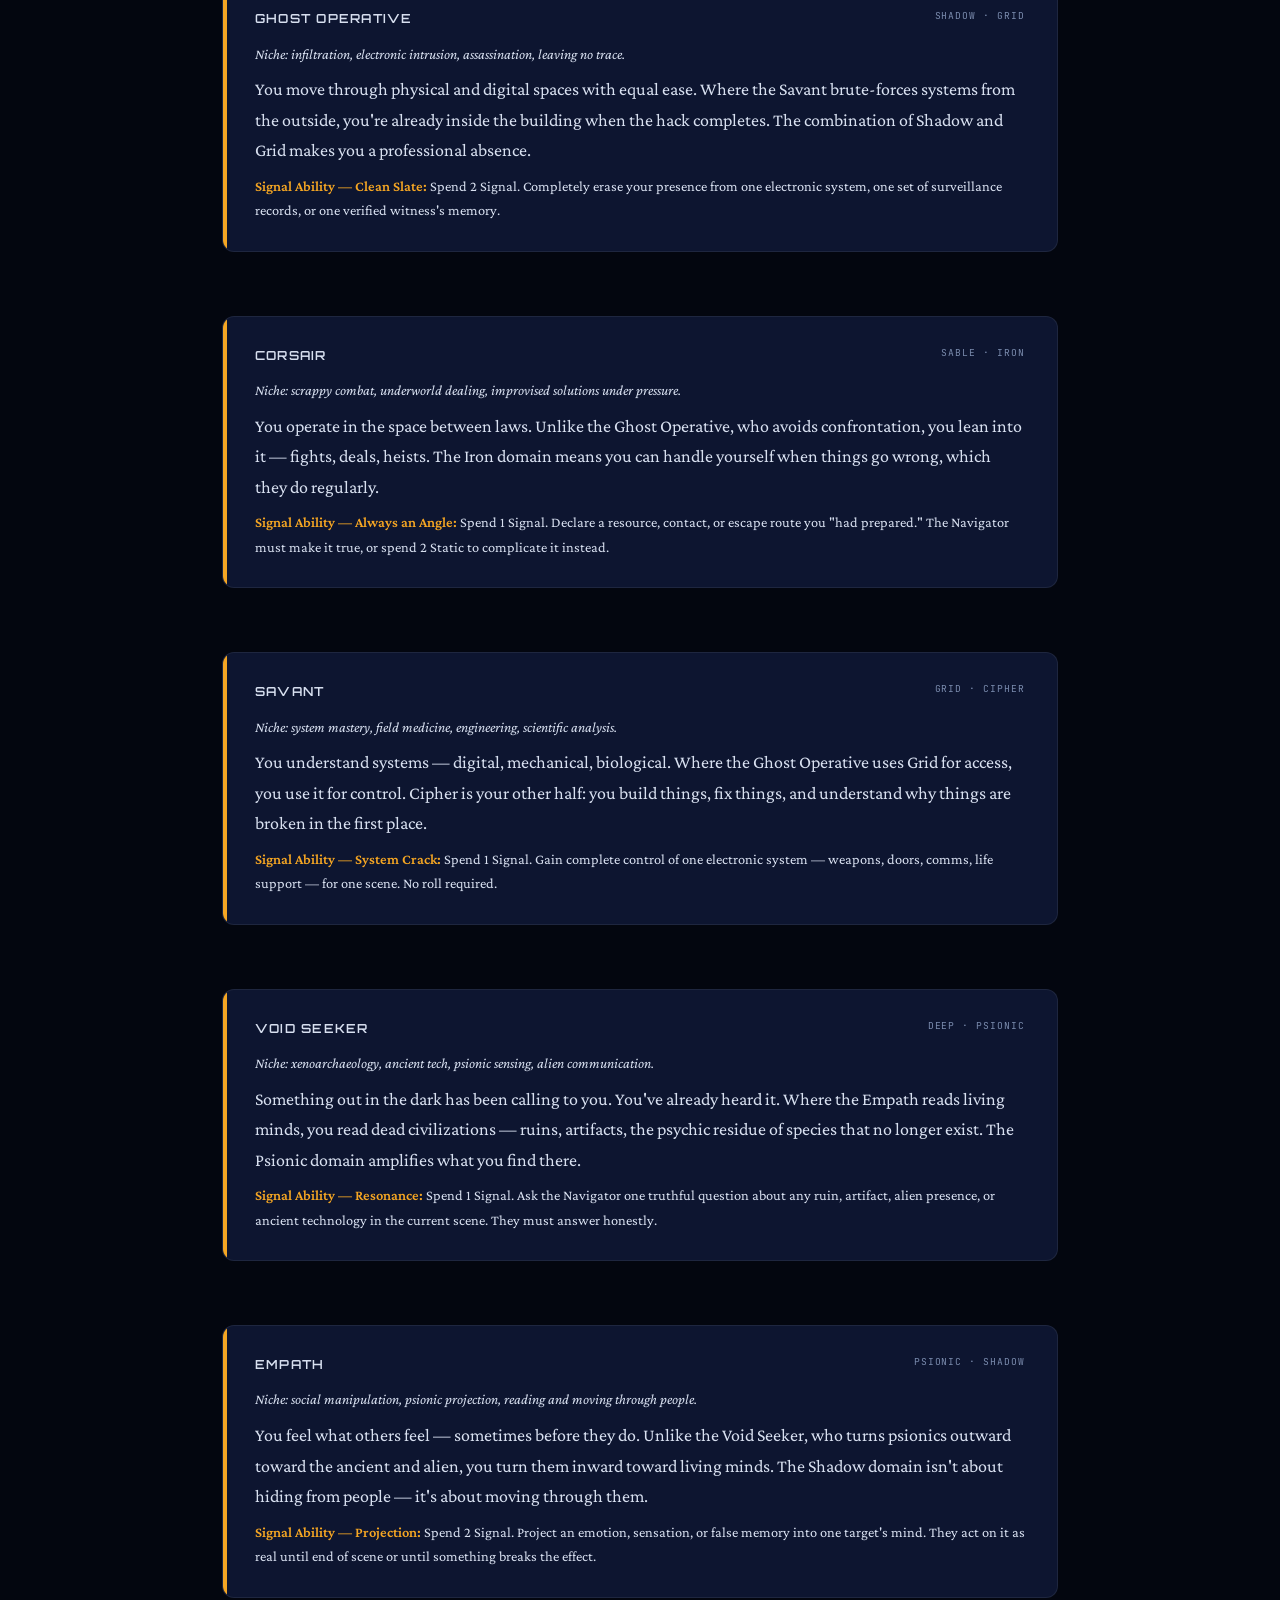
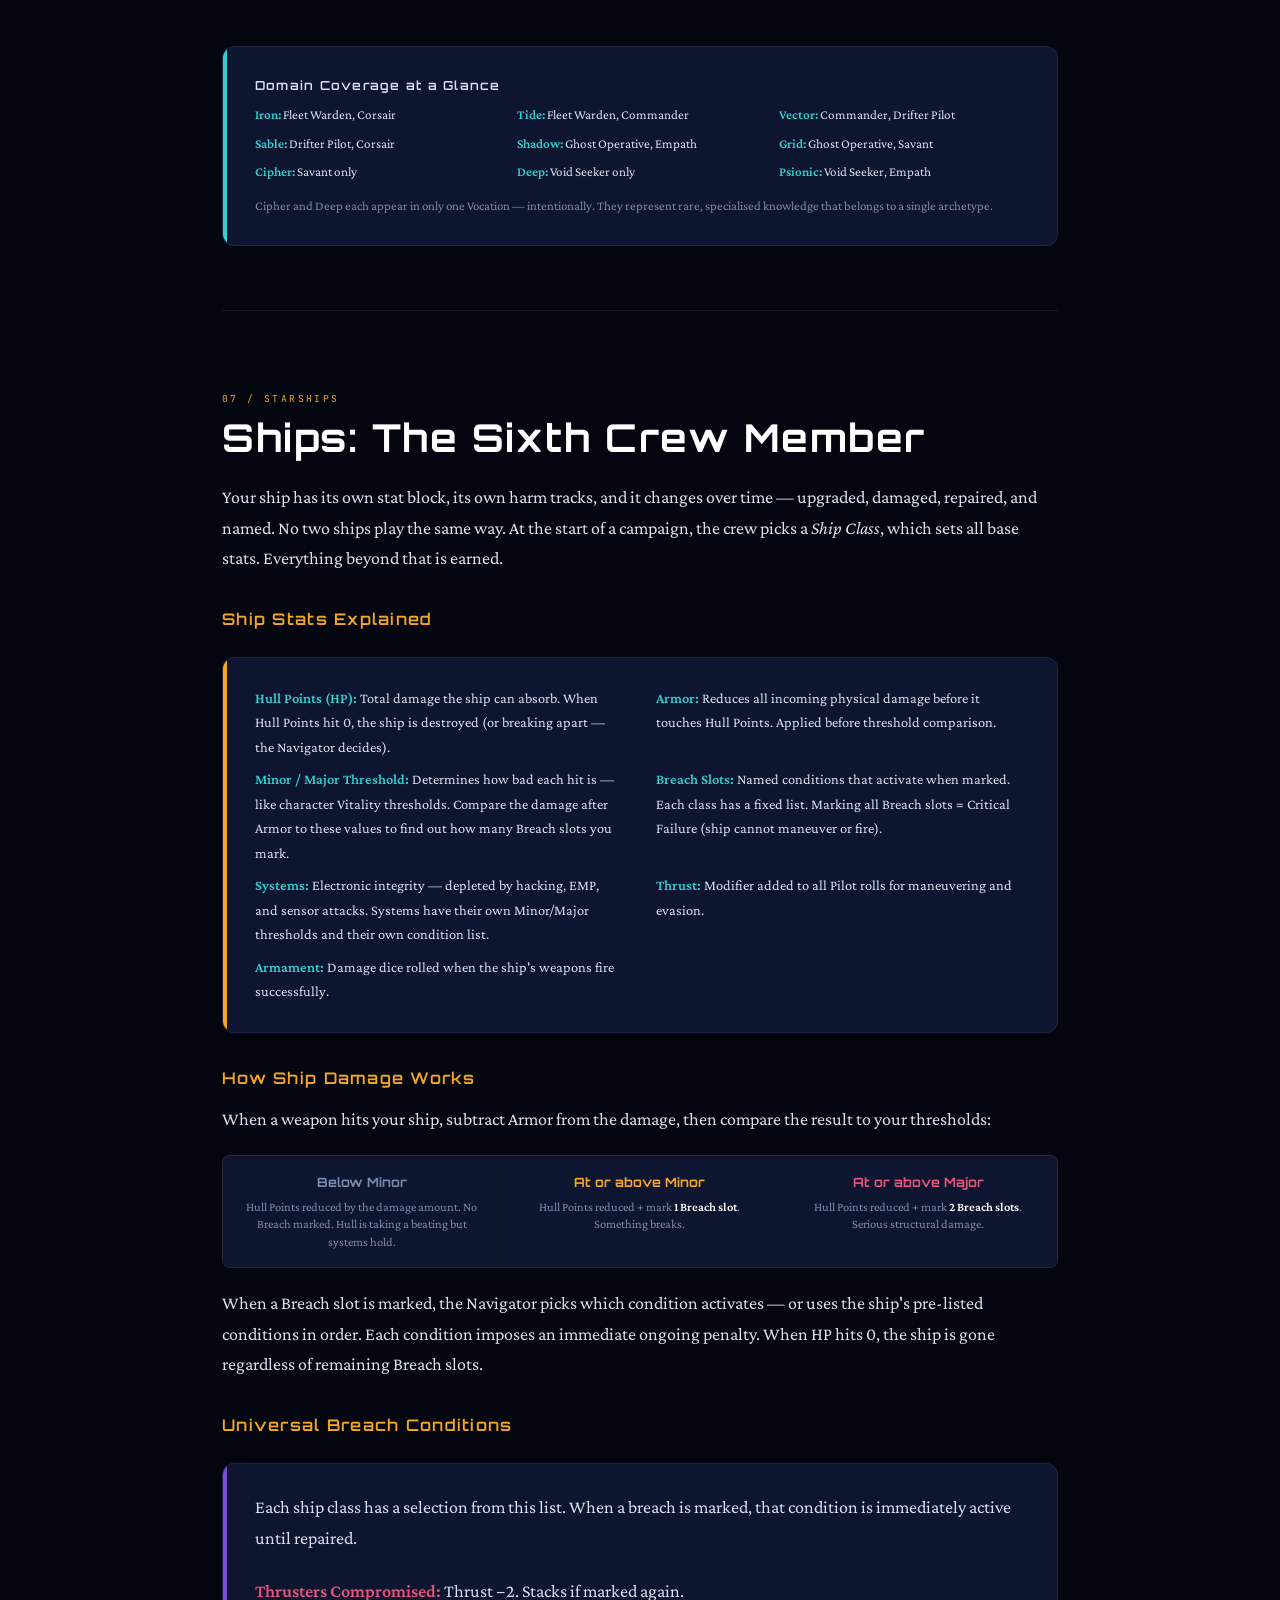
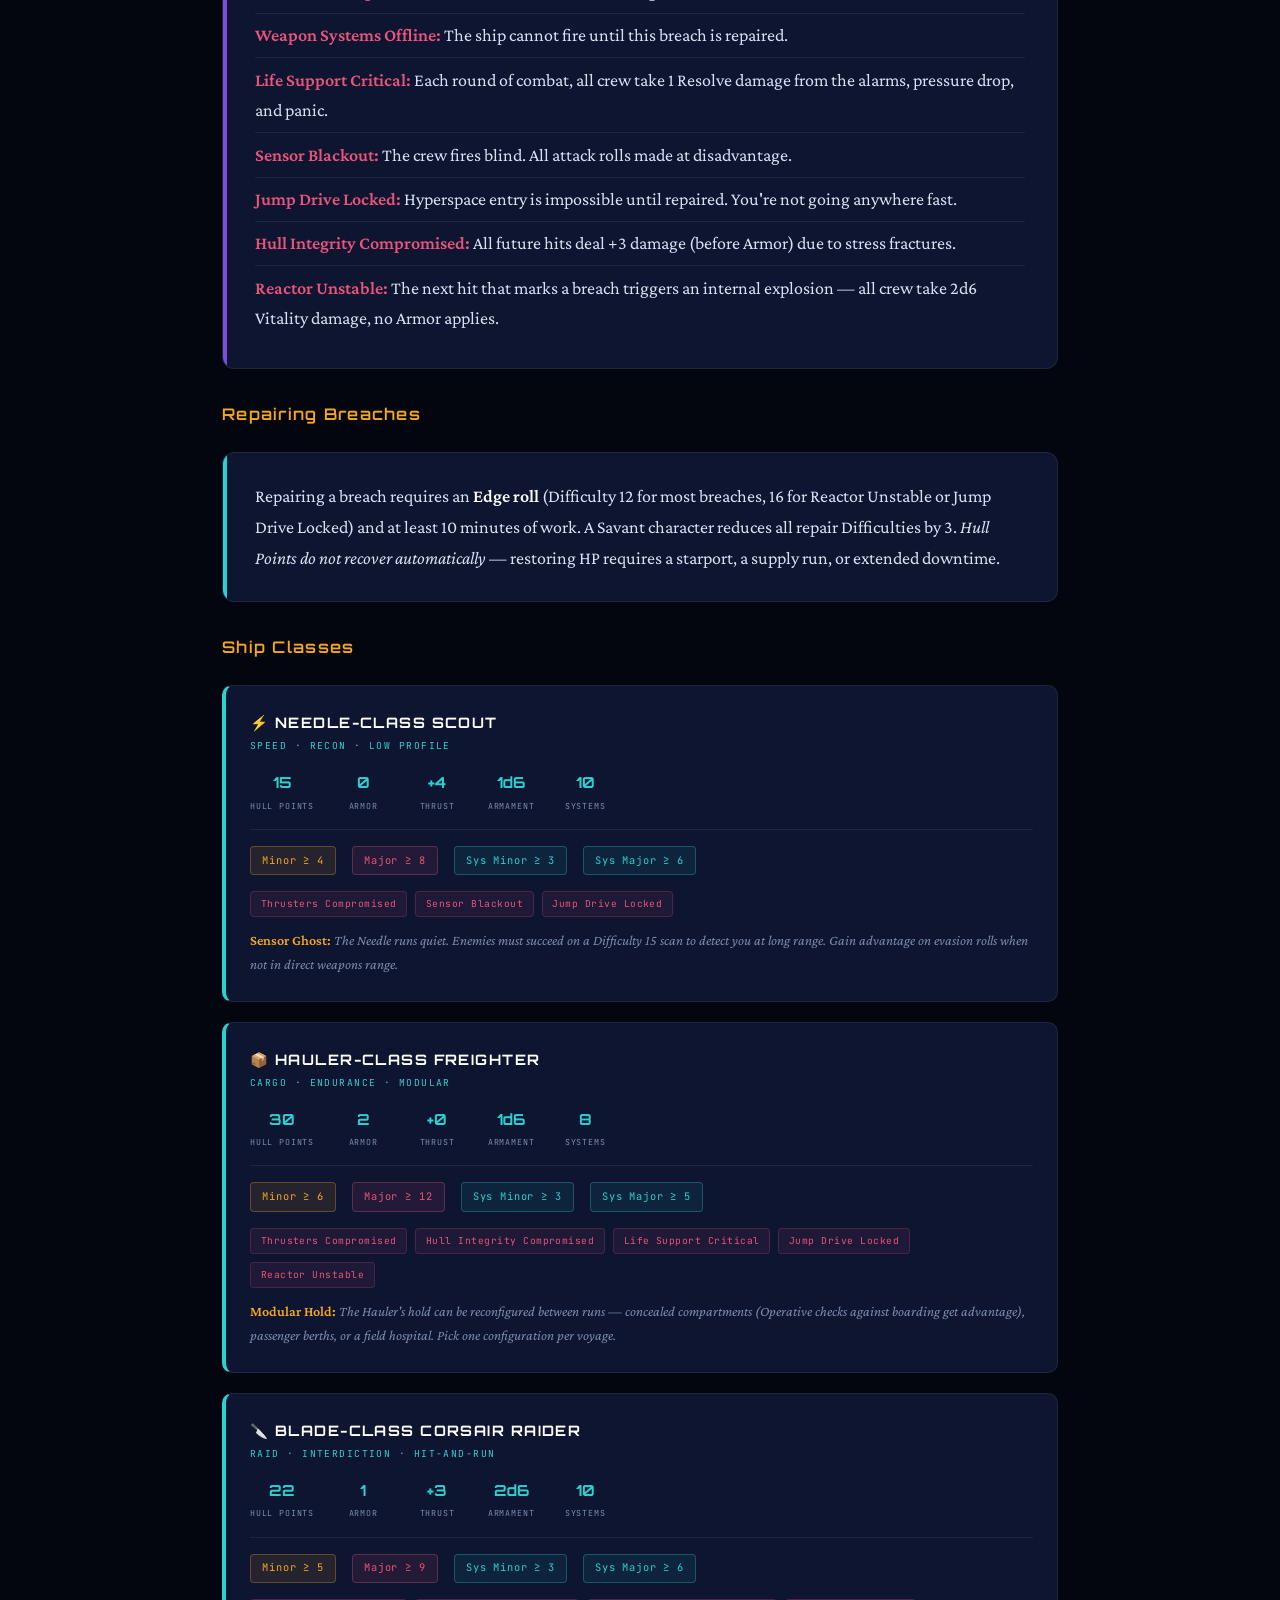
==== commit 498540dd: "Update index.html" ====
--- a/index.html
+++ b/index.html
@@ -935,7 +935,7 @@
           <td>You succeed, but the Navigator gains 1 Static token and introduces a cost, complication, or threat.</td>
         </tr>
         <tr class="roll-static">
-          <td><span class="roll-result">Total &lt; 10</span></td>
+          <td><span class="roll-result">Total &lt; Difficulty</span></td>
           <td><strong>Miss</strong></td>
           <td>You don't succeed. The Navigator gains 1 Static token and narrates what goes wrong. The action still matters — the story moves.</td>
         </tr>
@@ -983,7 +983,7 @@
     </div>
     <div class="rule-card">
       <h4>Token Limits</h4>
-      <p>The Crew may hold up to <strong>5 Signal tokens</strong> total, shared among the group. The Navigator may hold up to <strong>6 Static tokens</strong>. Any earned beyond the cap is simply lost.</p>
+      <p>The Crew, each, may hold up to <strong>6 Signal tokens</strong> total, shared among the group. The Navigator may hold up to <strong>12 Static tokens</strong>. Any earned beyond the cap is simply lost.</p>
     </div>
   </section>
 
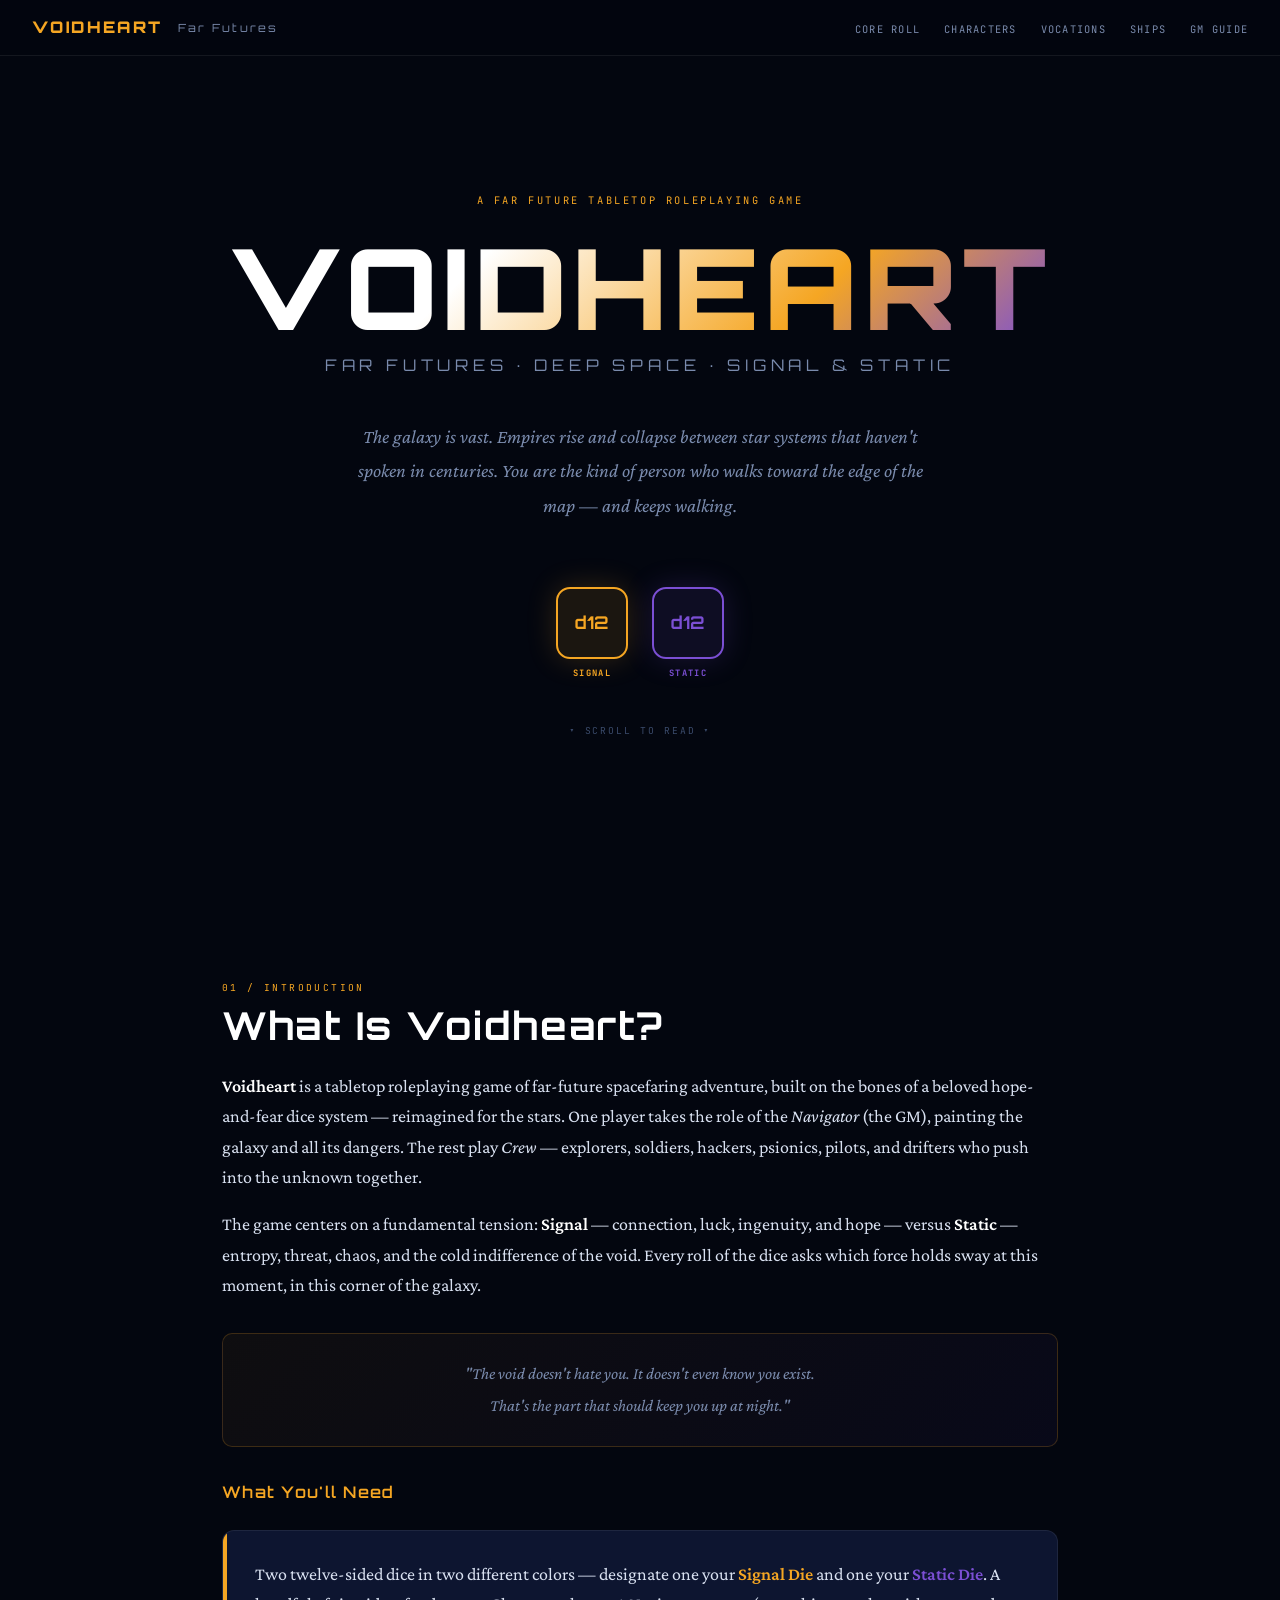
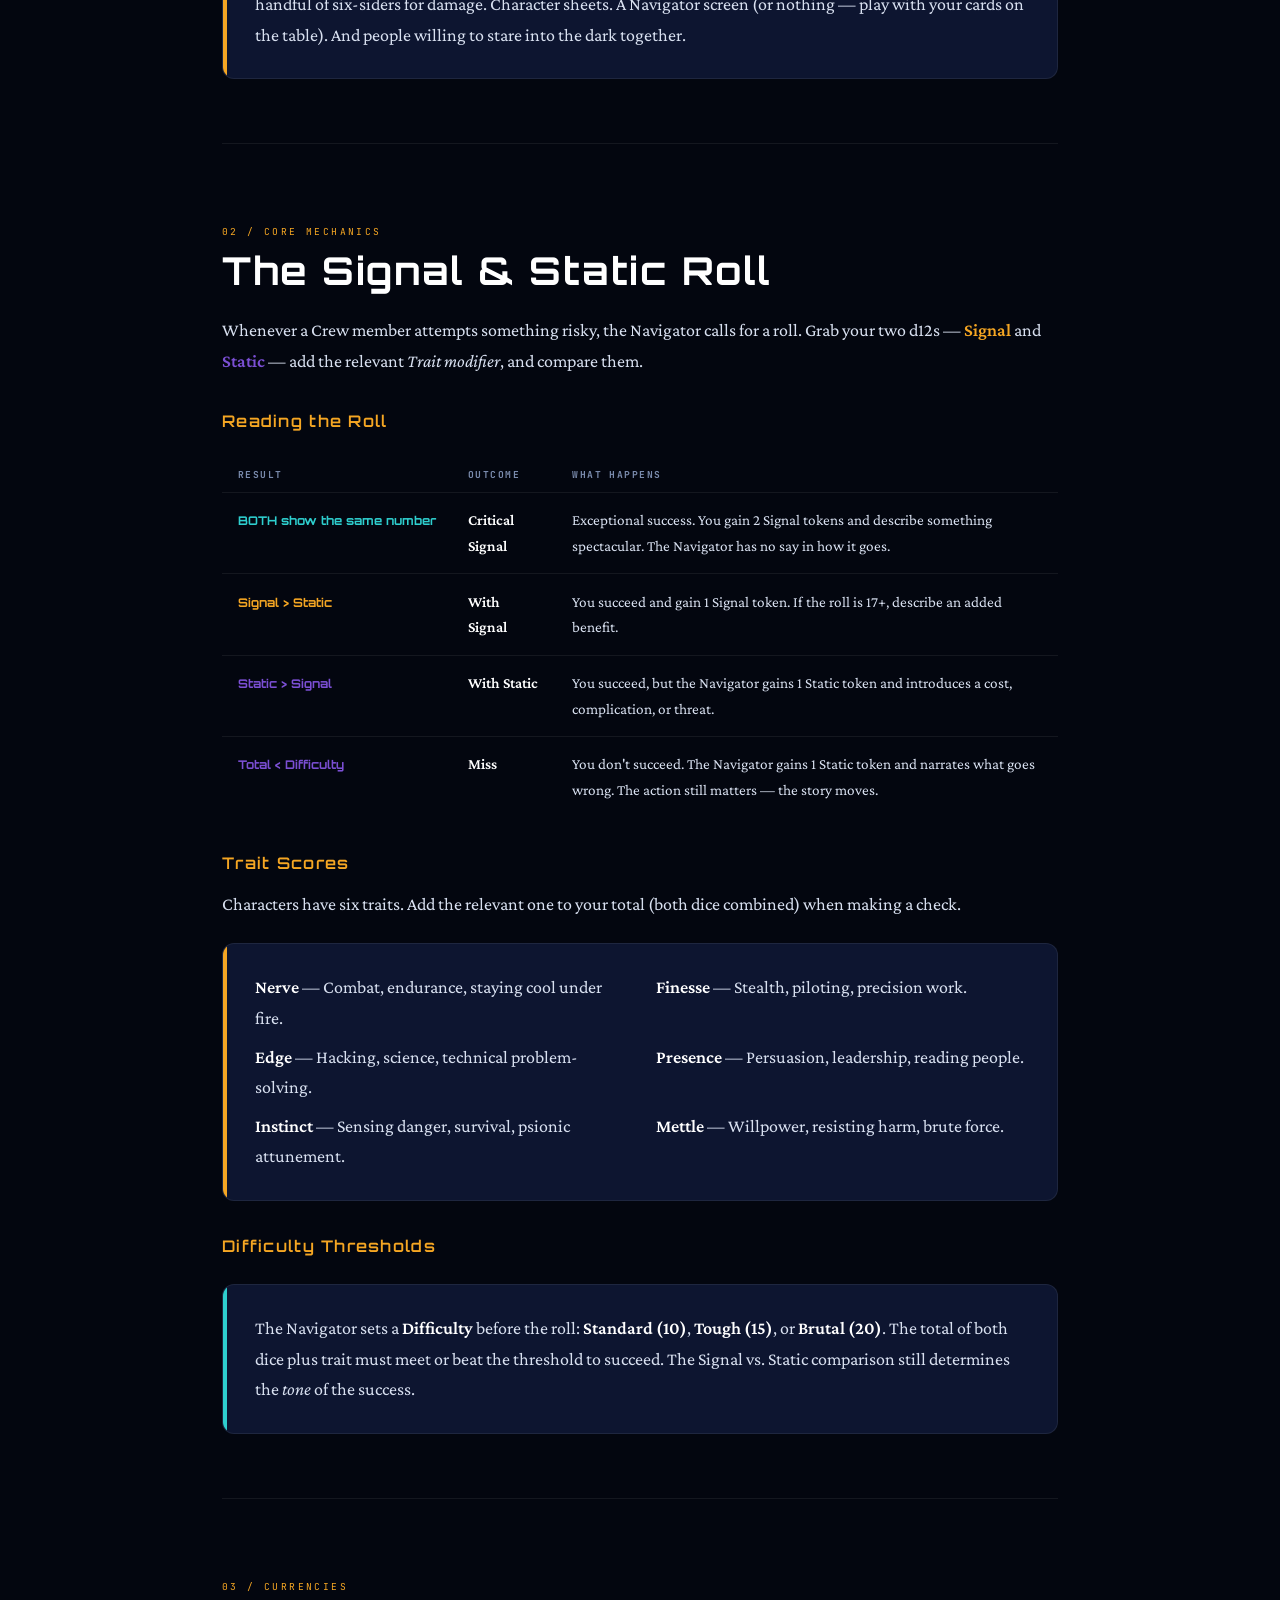
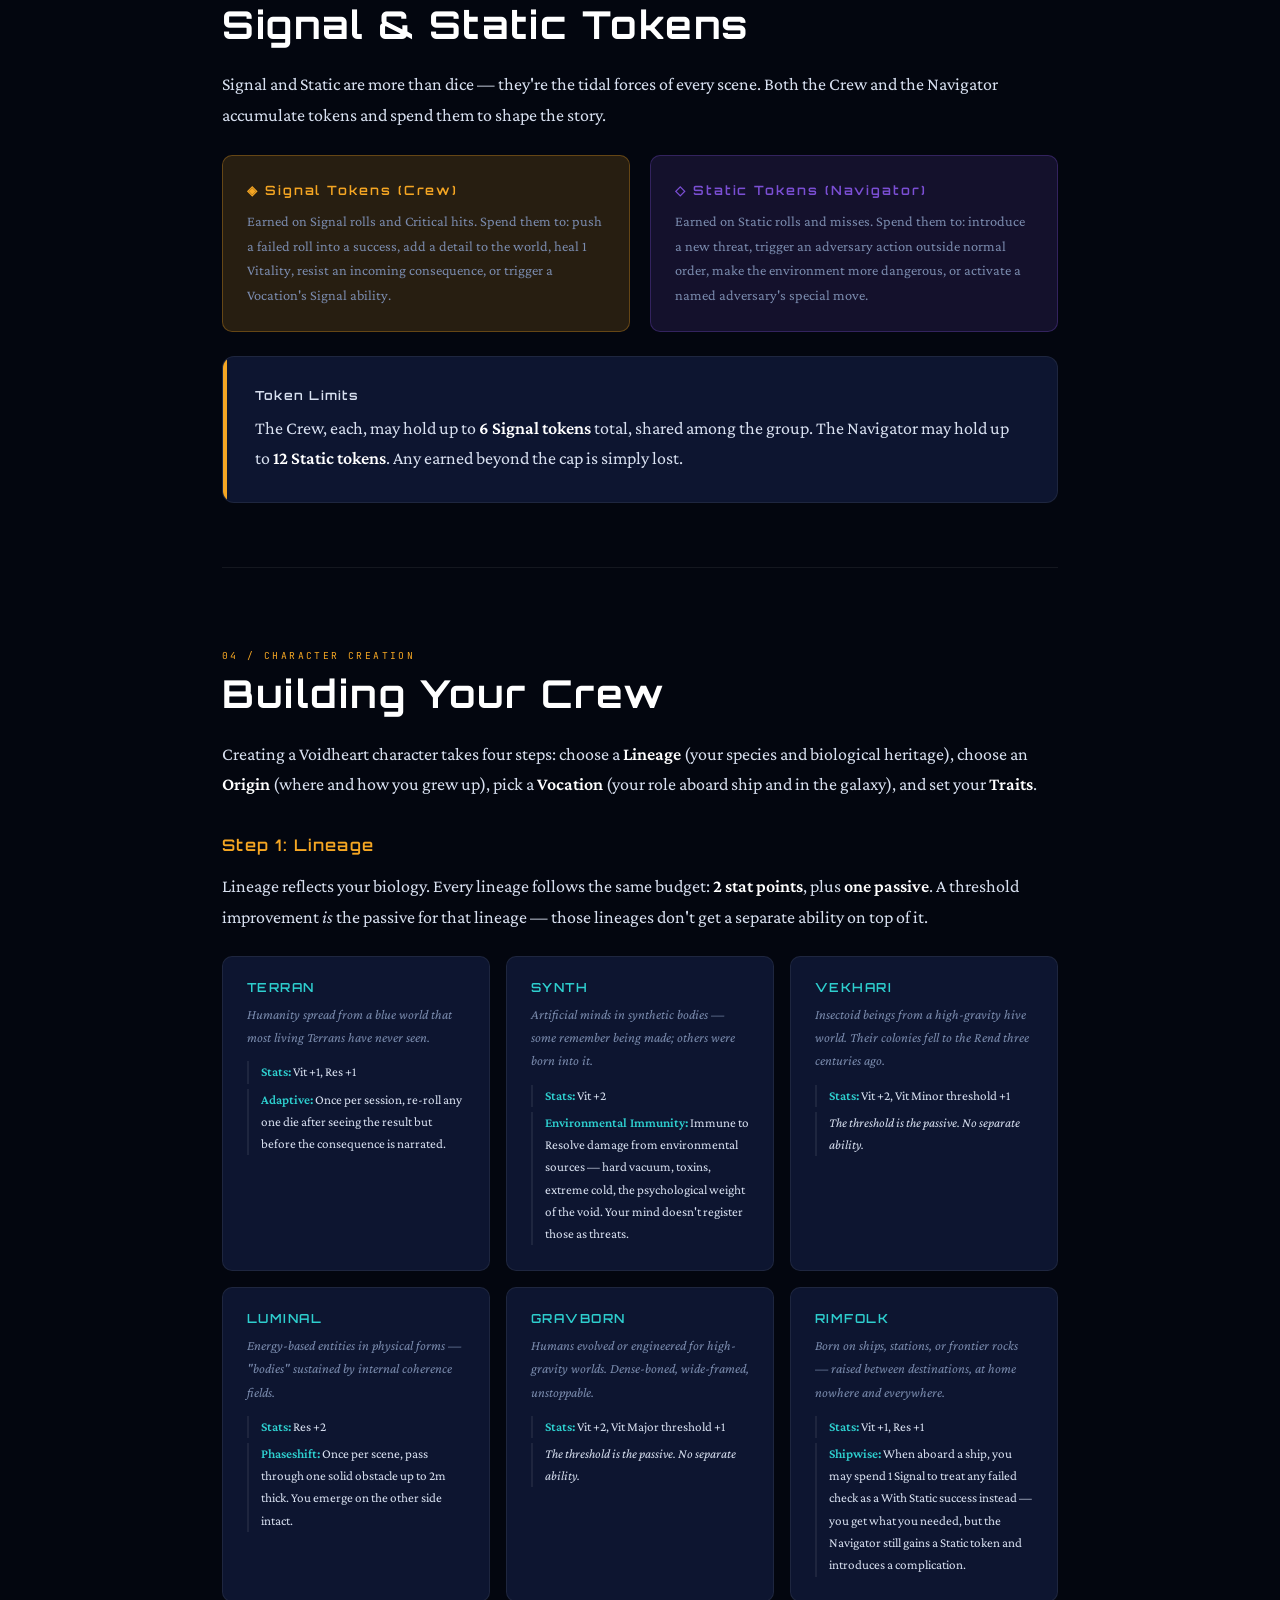
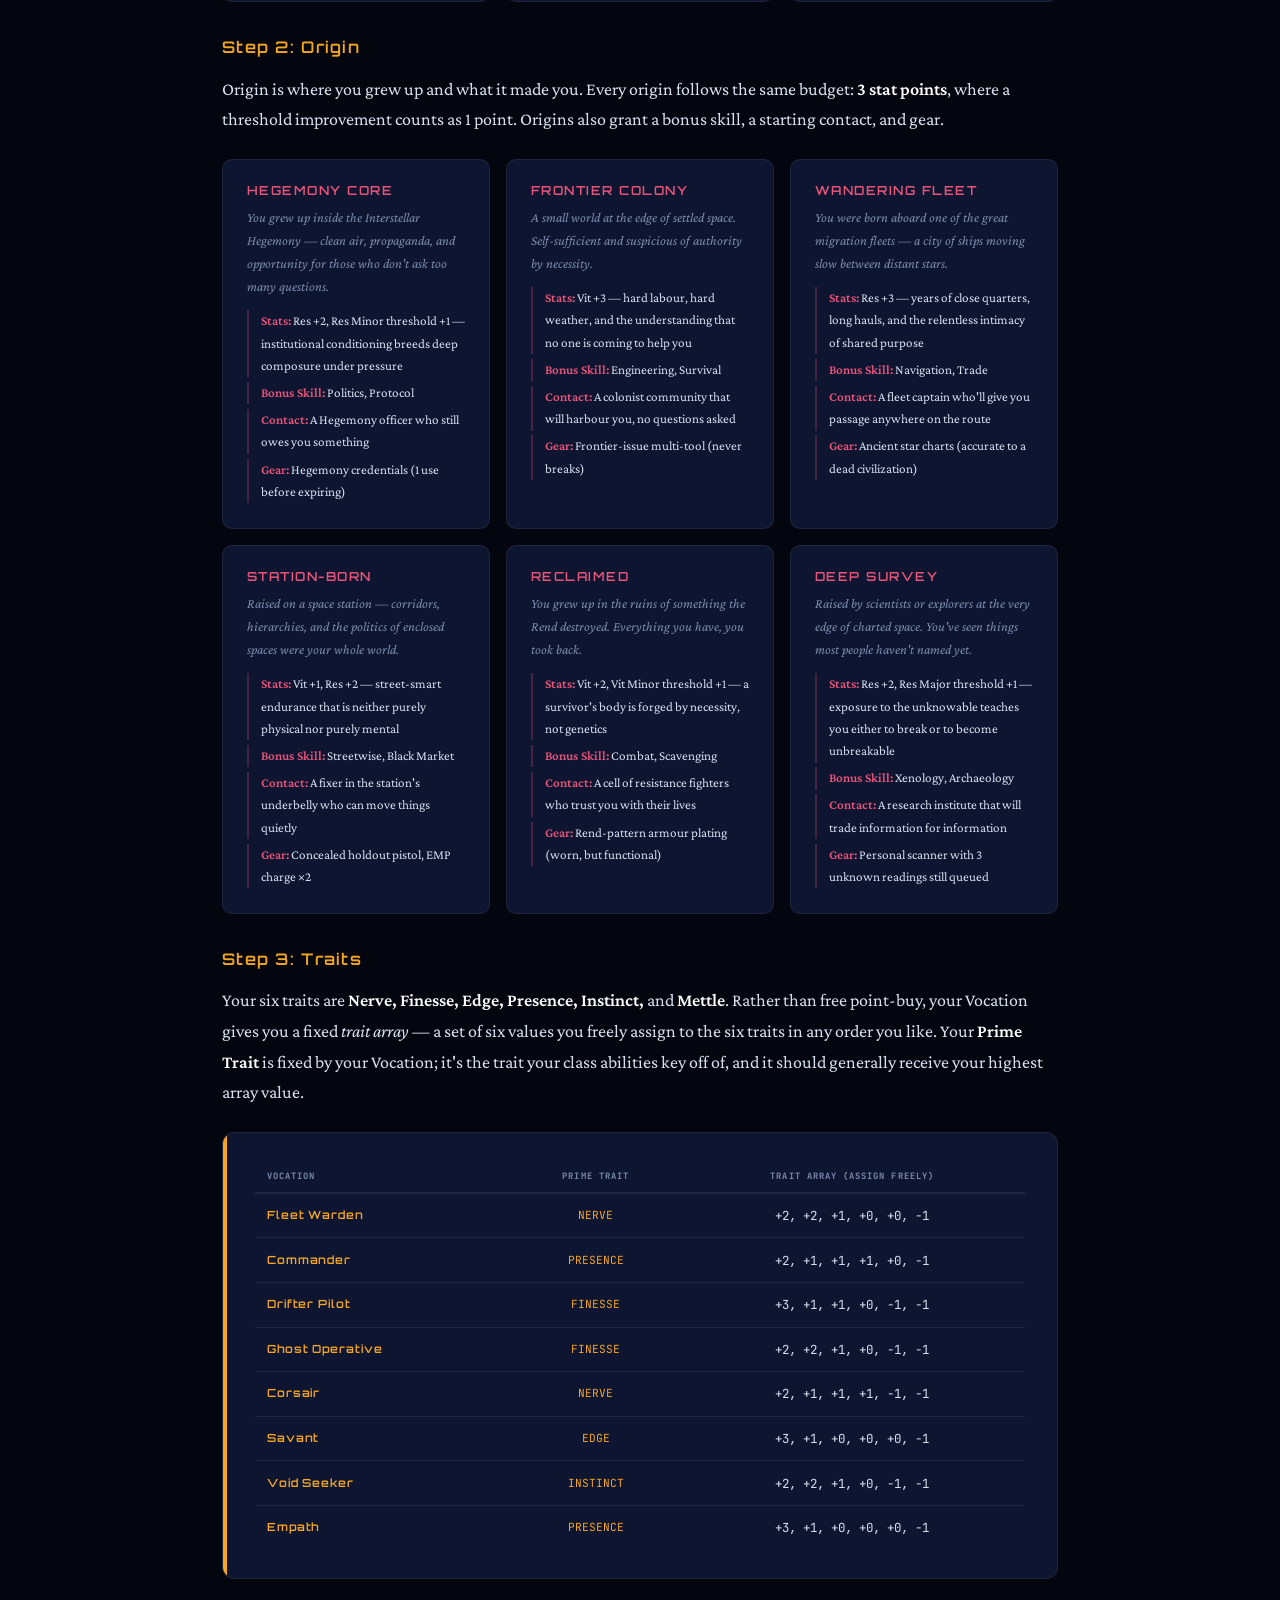
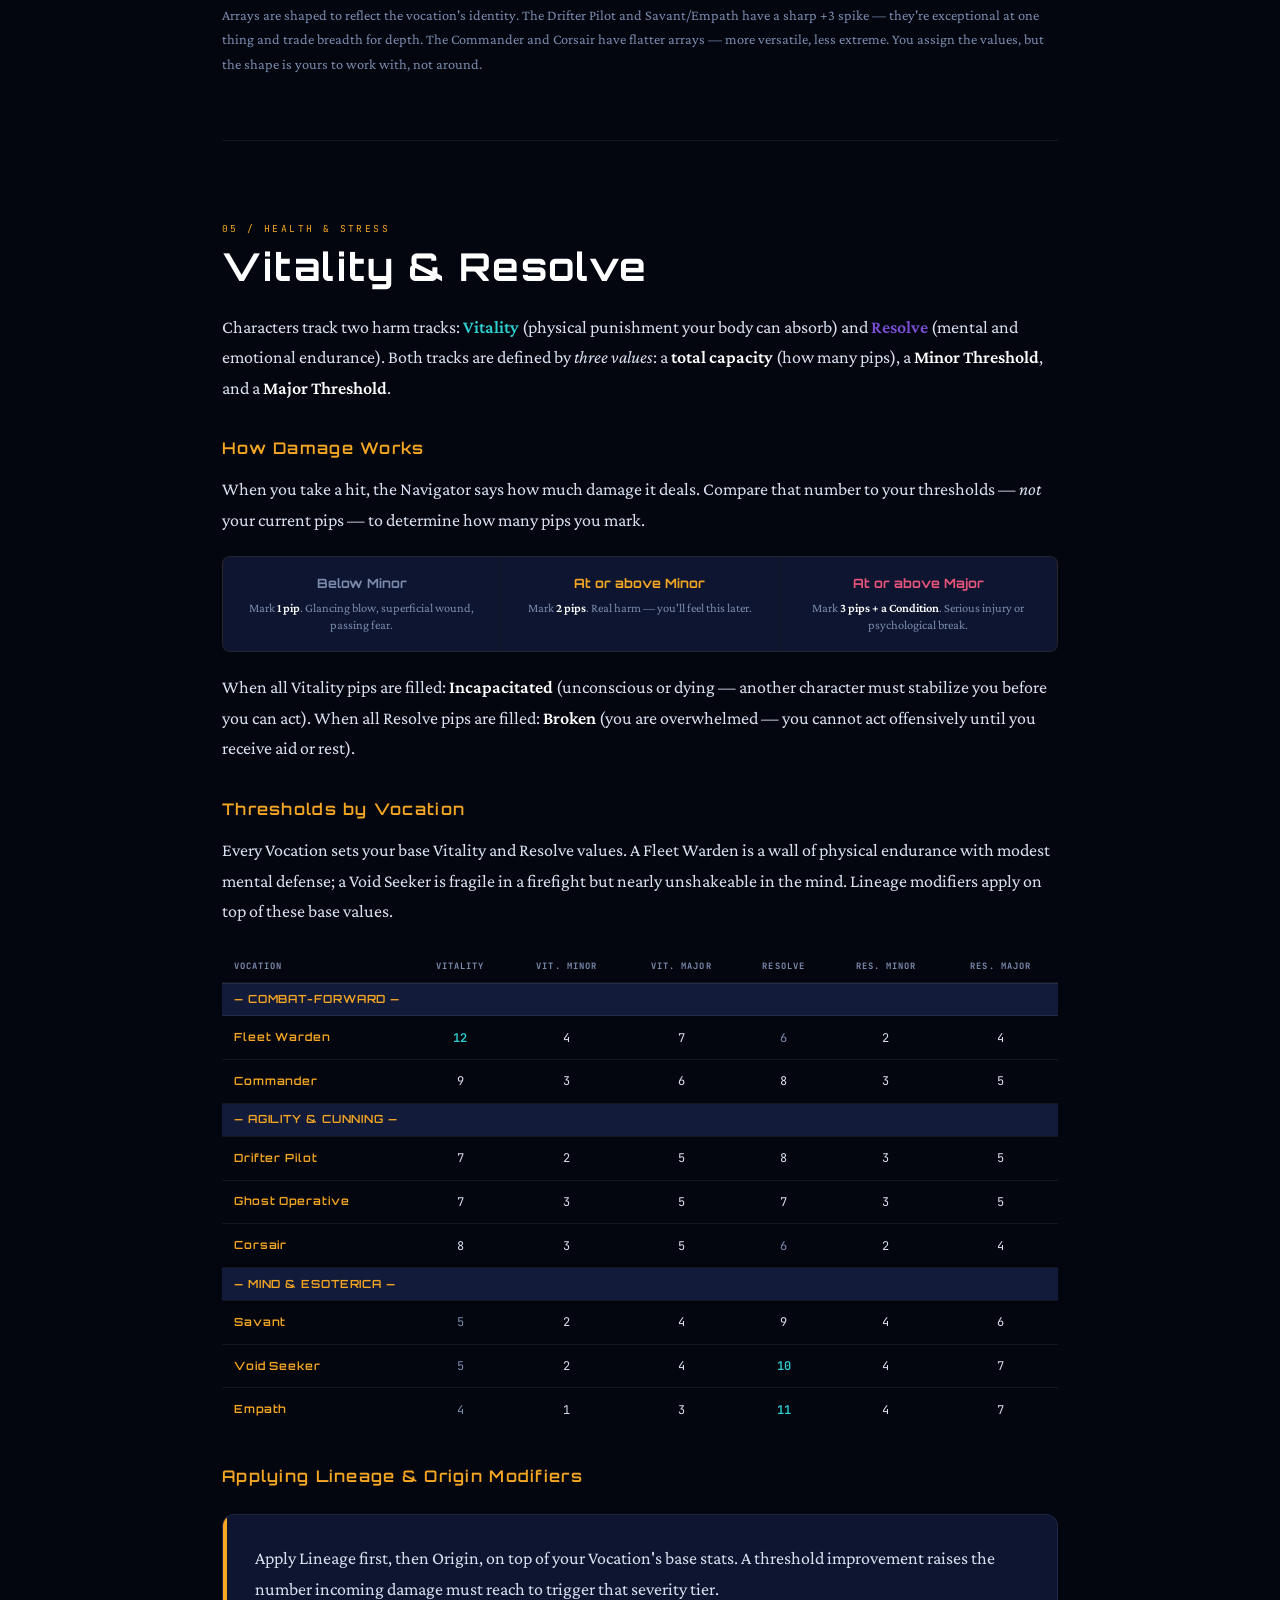
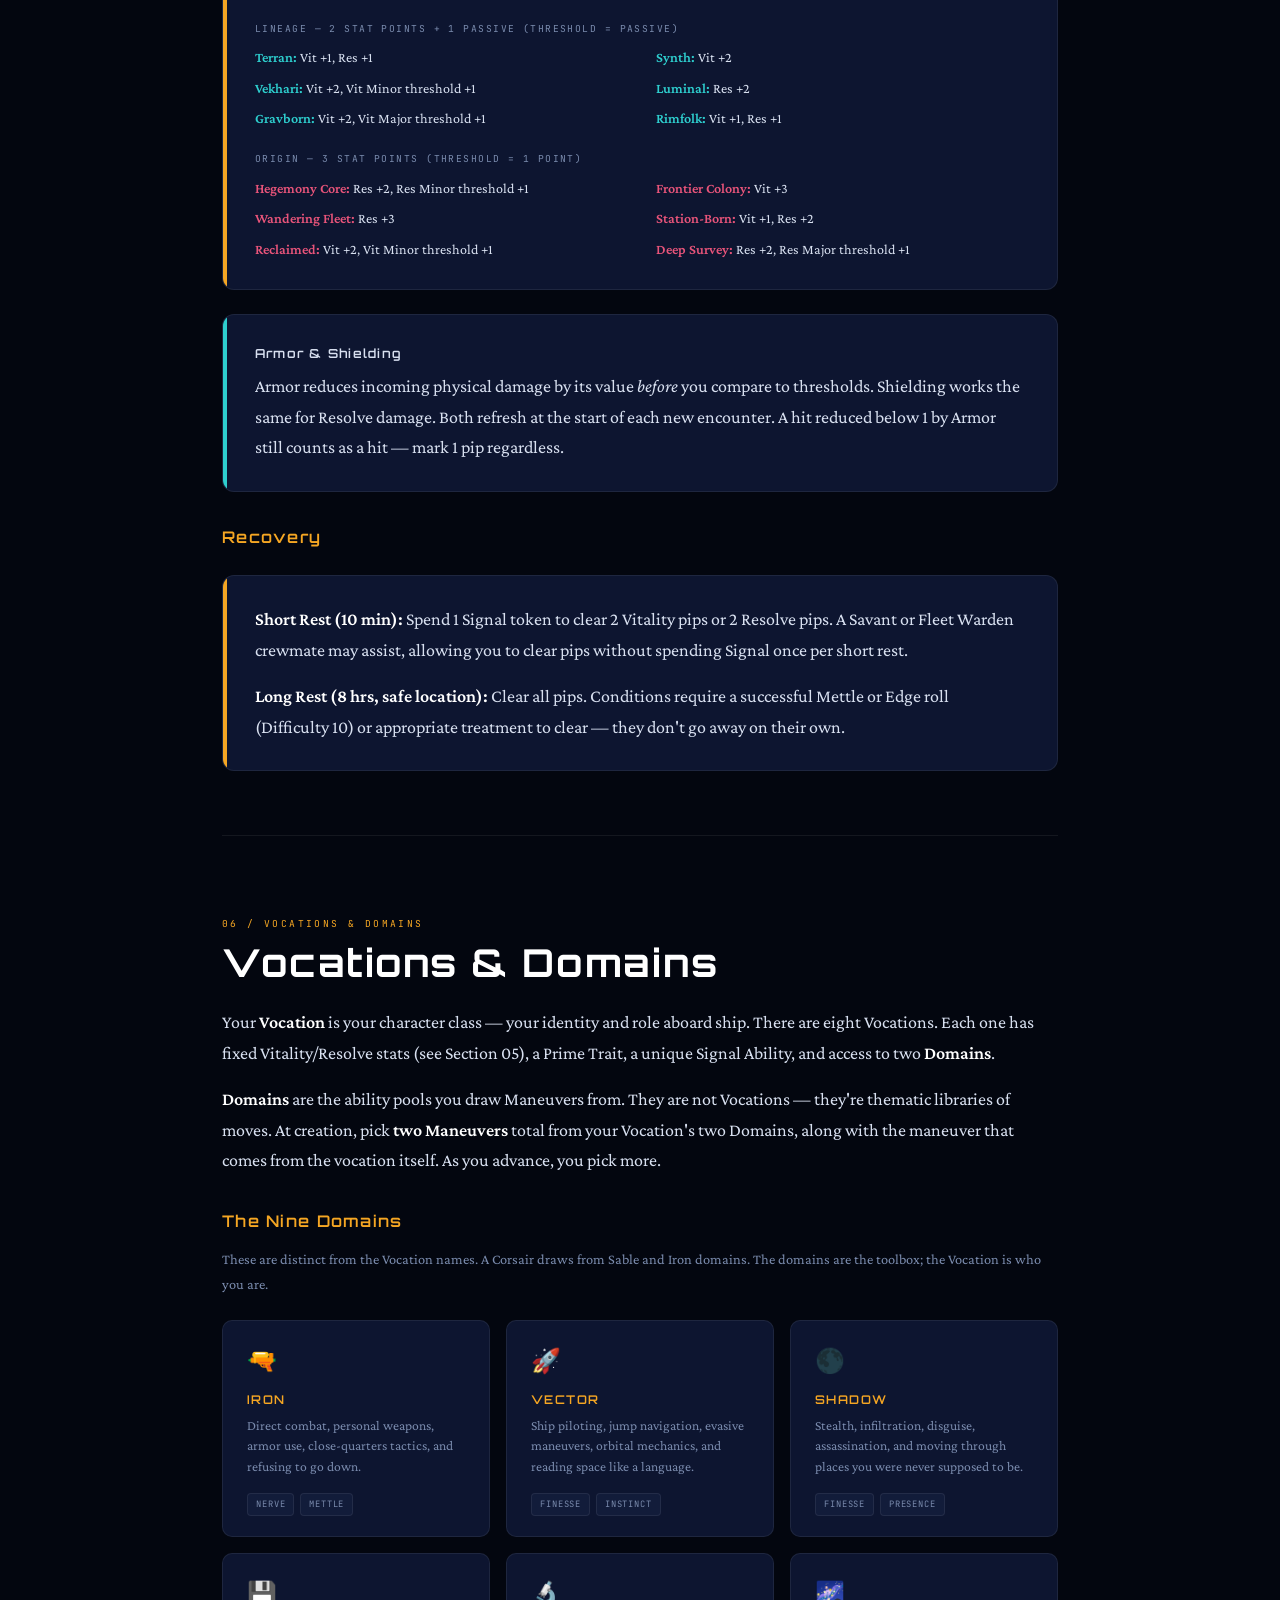
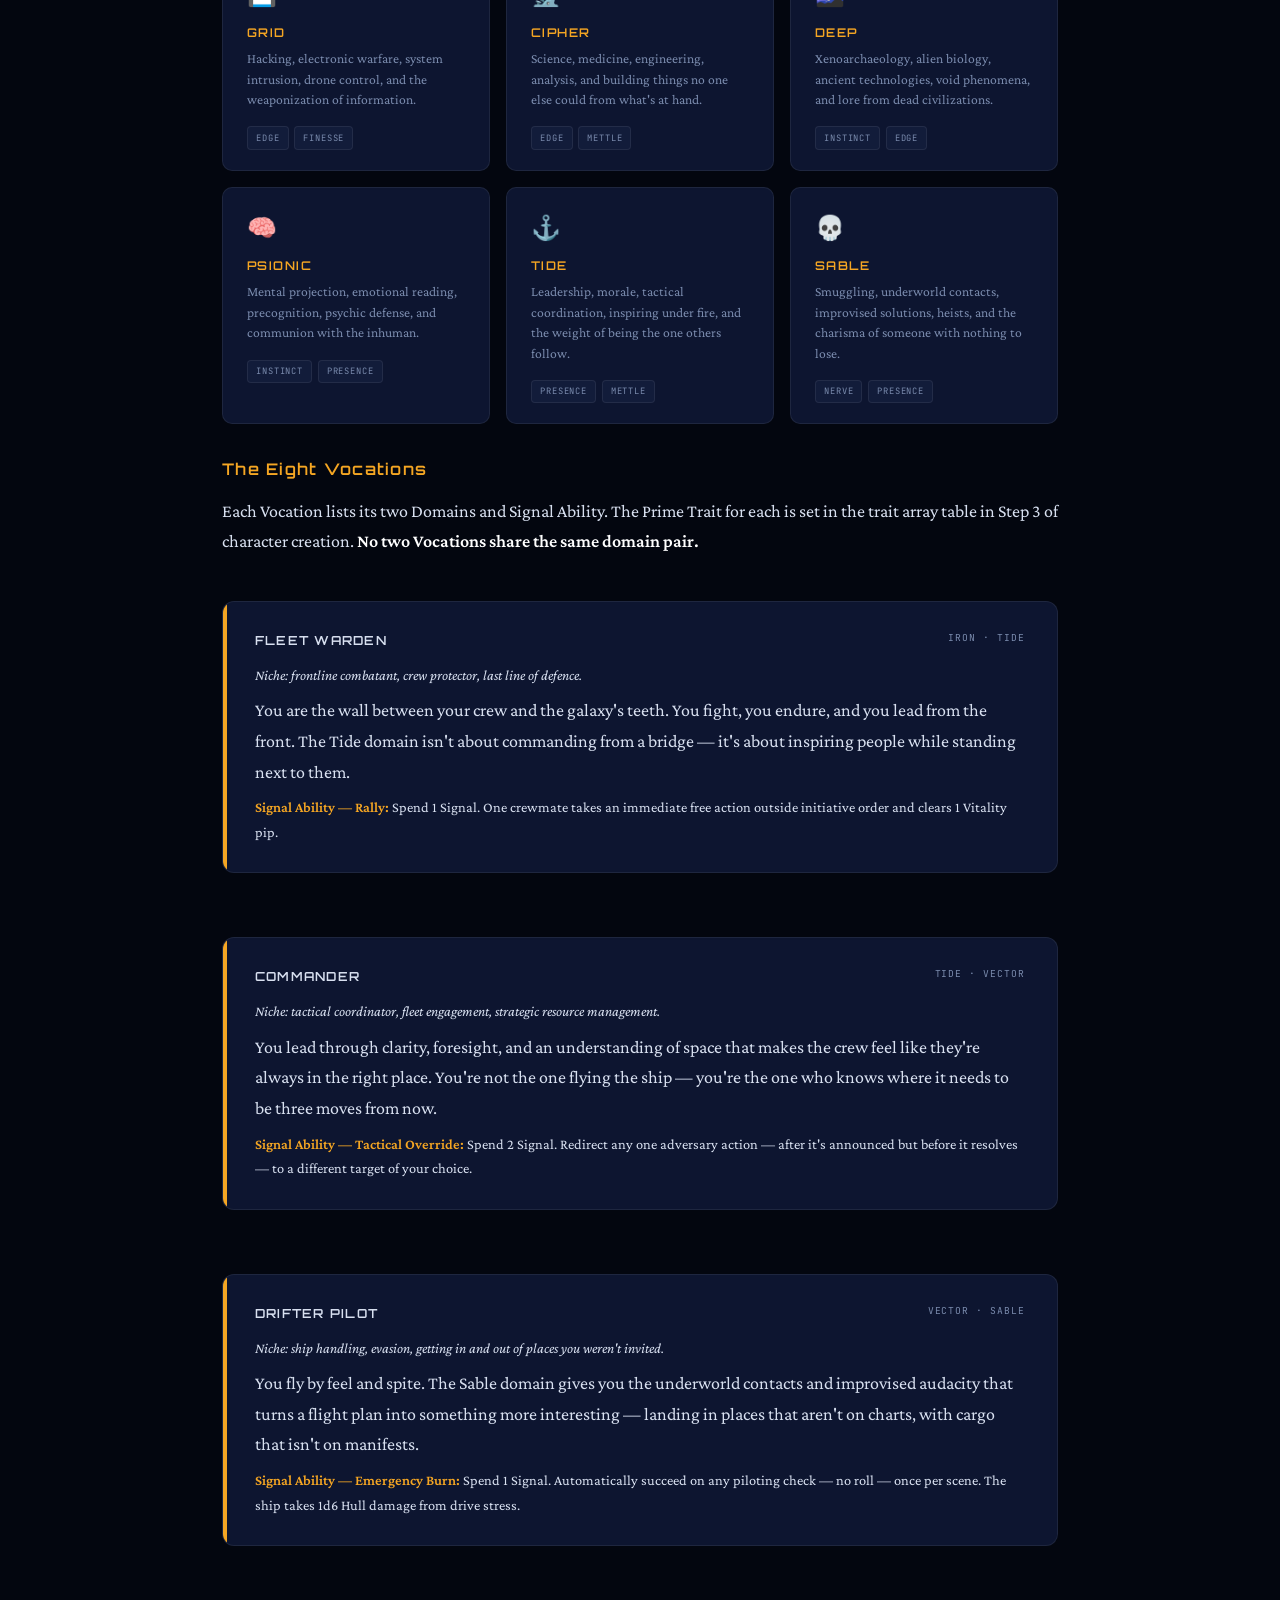
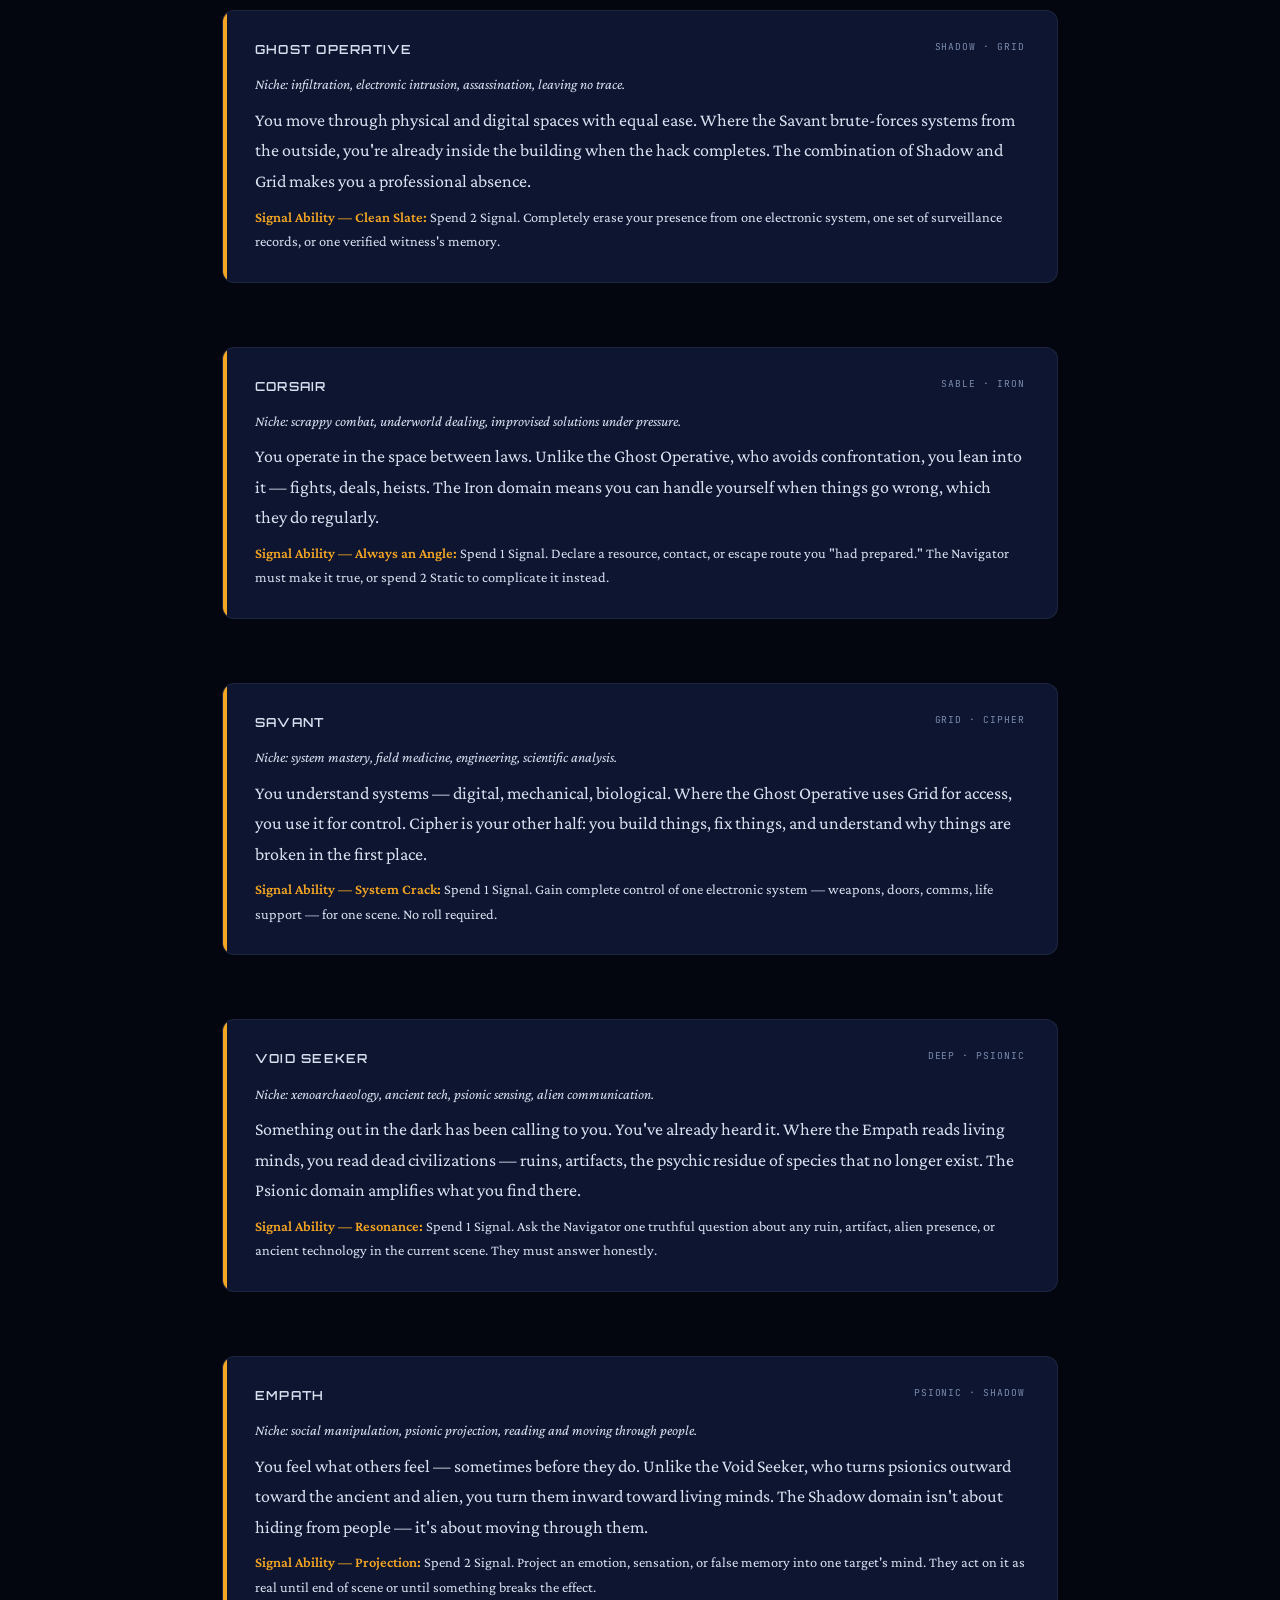
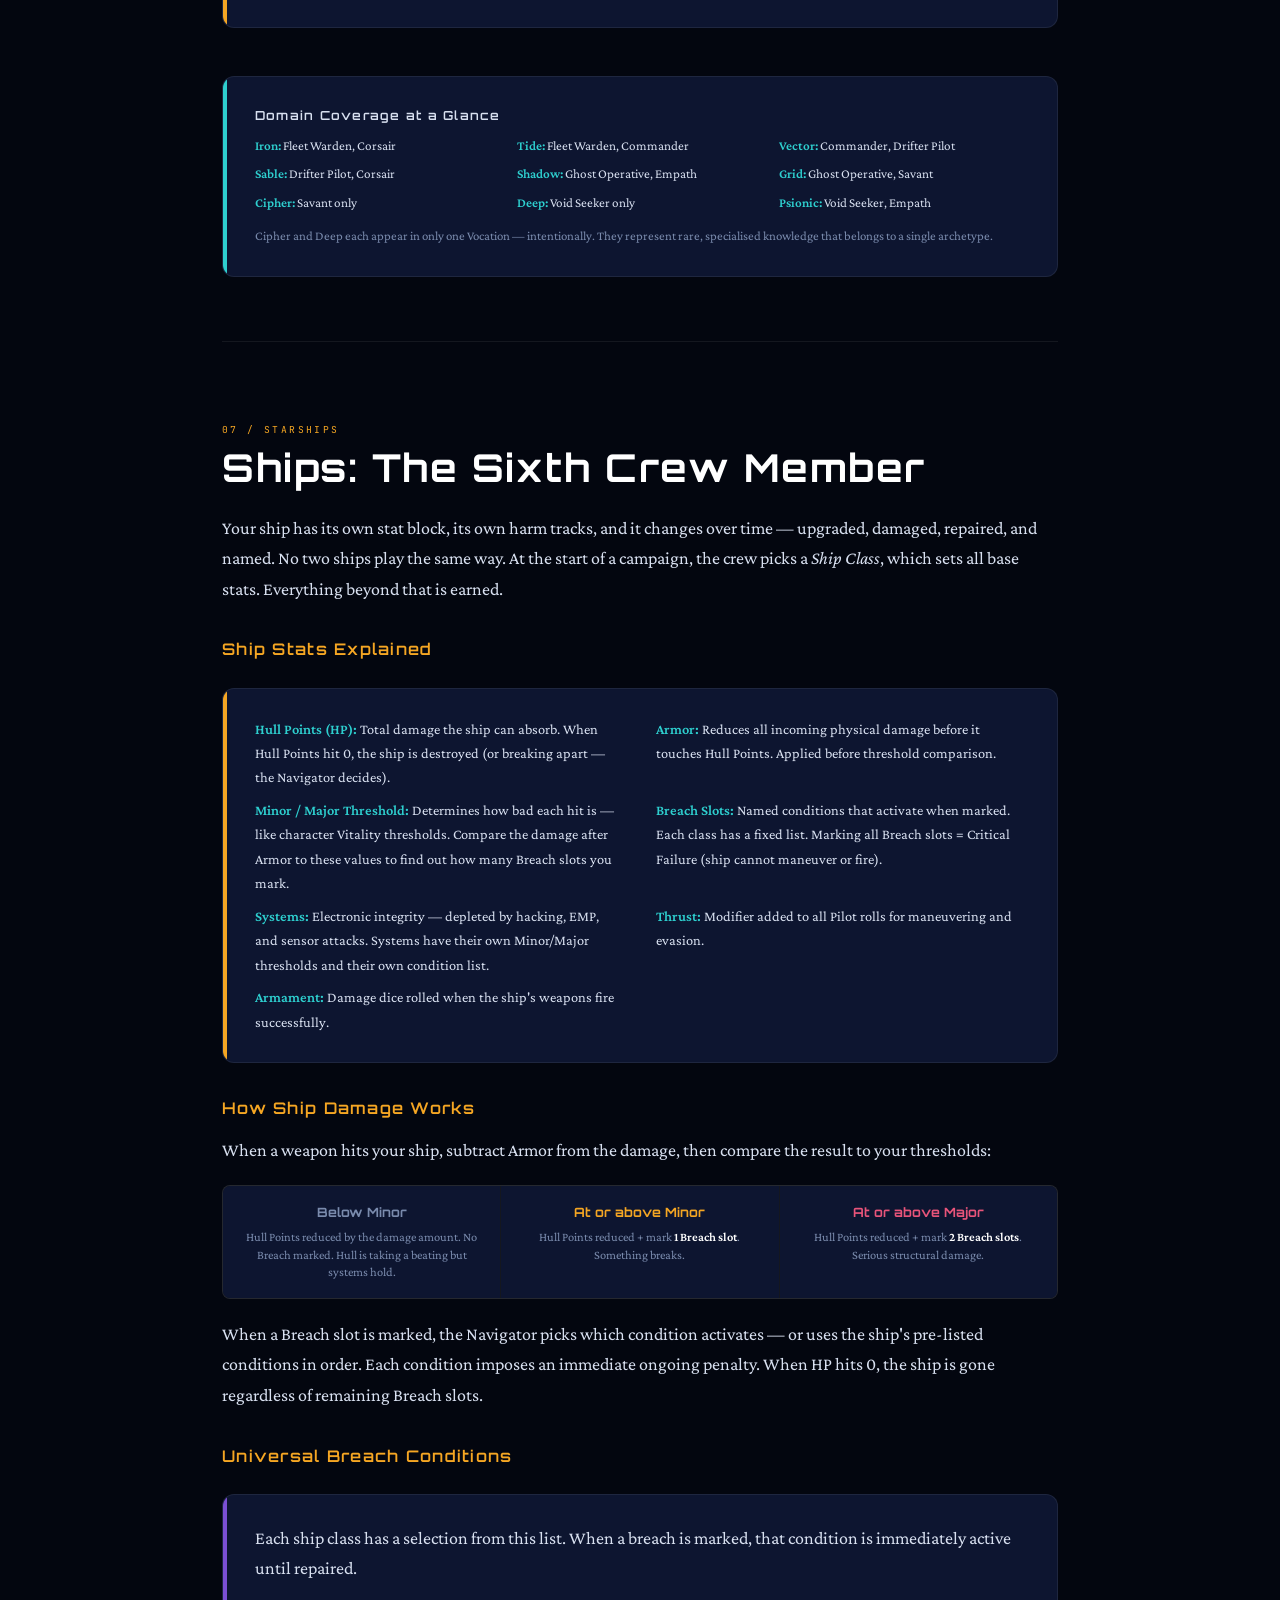
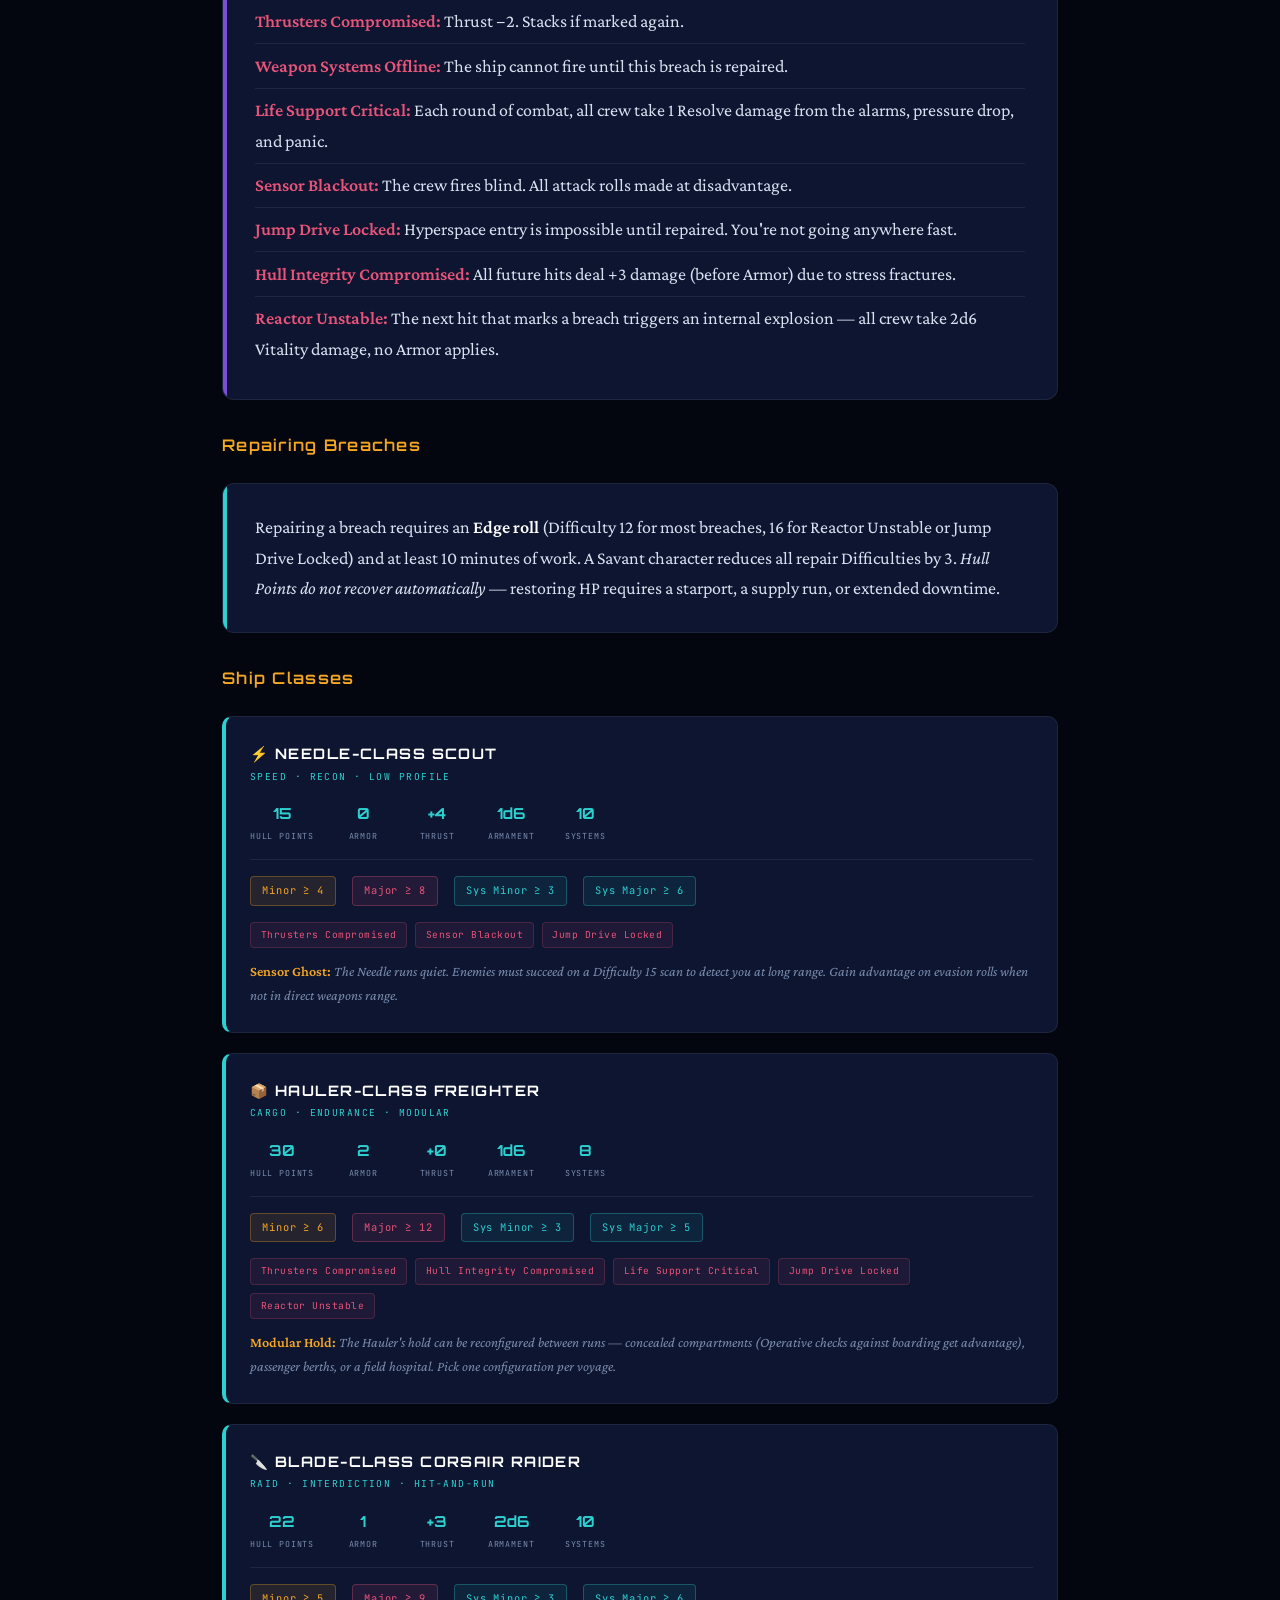
==== commit 8948a19f: "Update index.html" ====
--- a/index.html
+++ b/index.html
@@ -1335,8 +1335,8 @@
     </p>
     <p>
       <strong>Domains</strong> are the ability pools you draw Maneuvers from. They are not Vocations — they're thematic
-      libraries of moves. At creation, pick <strong>three Maneuvers</strong> total from your Vocation's two Domains.
-      As you advance, you pick more.
+      libraries of moves. At creation, pick <strong>two Maneuvers</strong> total from your Vocation's two Domains, along 
+      with the maneuver that comes from the vocation itself. As you advance, you pick more.
     </p>
 
     <h3>The Nine Domains</h3>
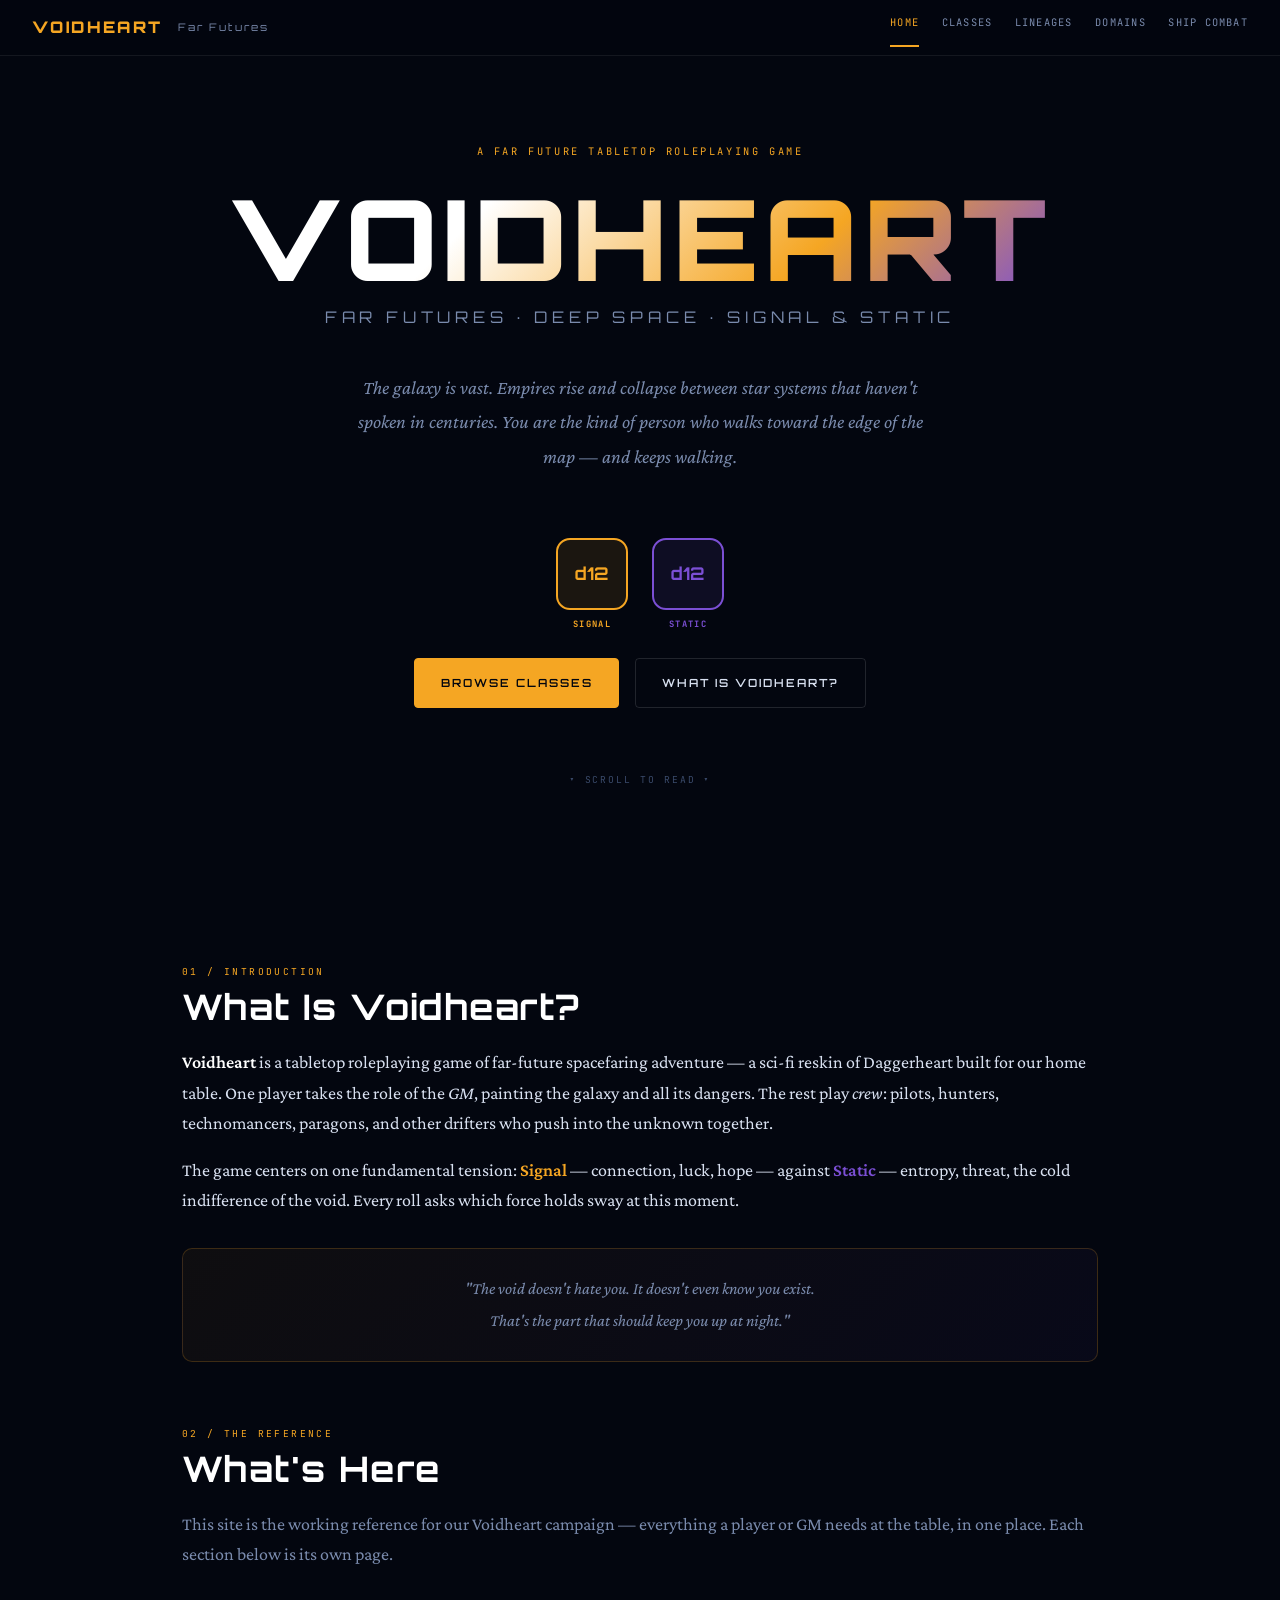
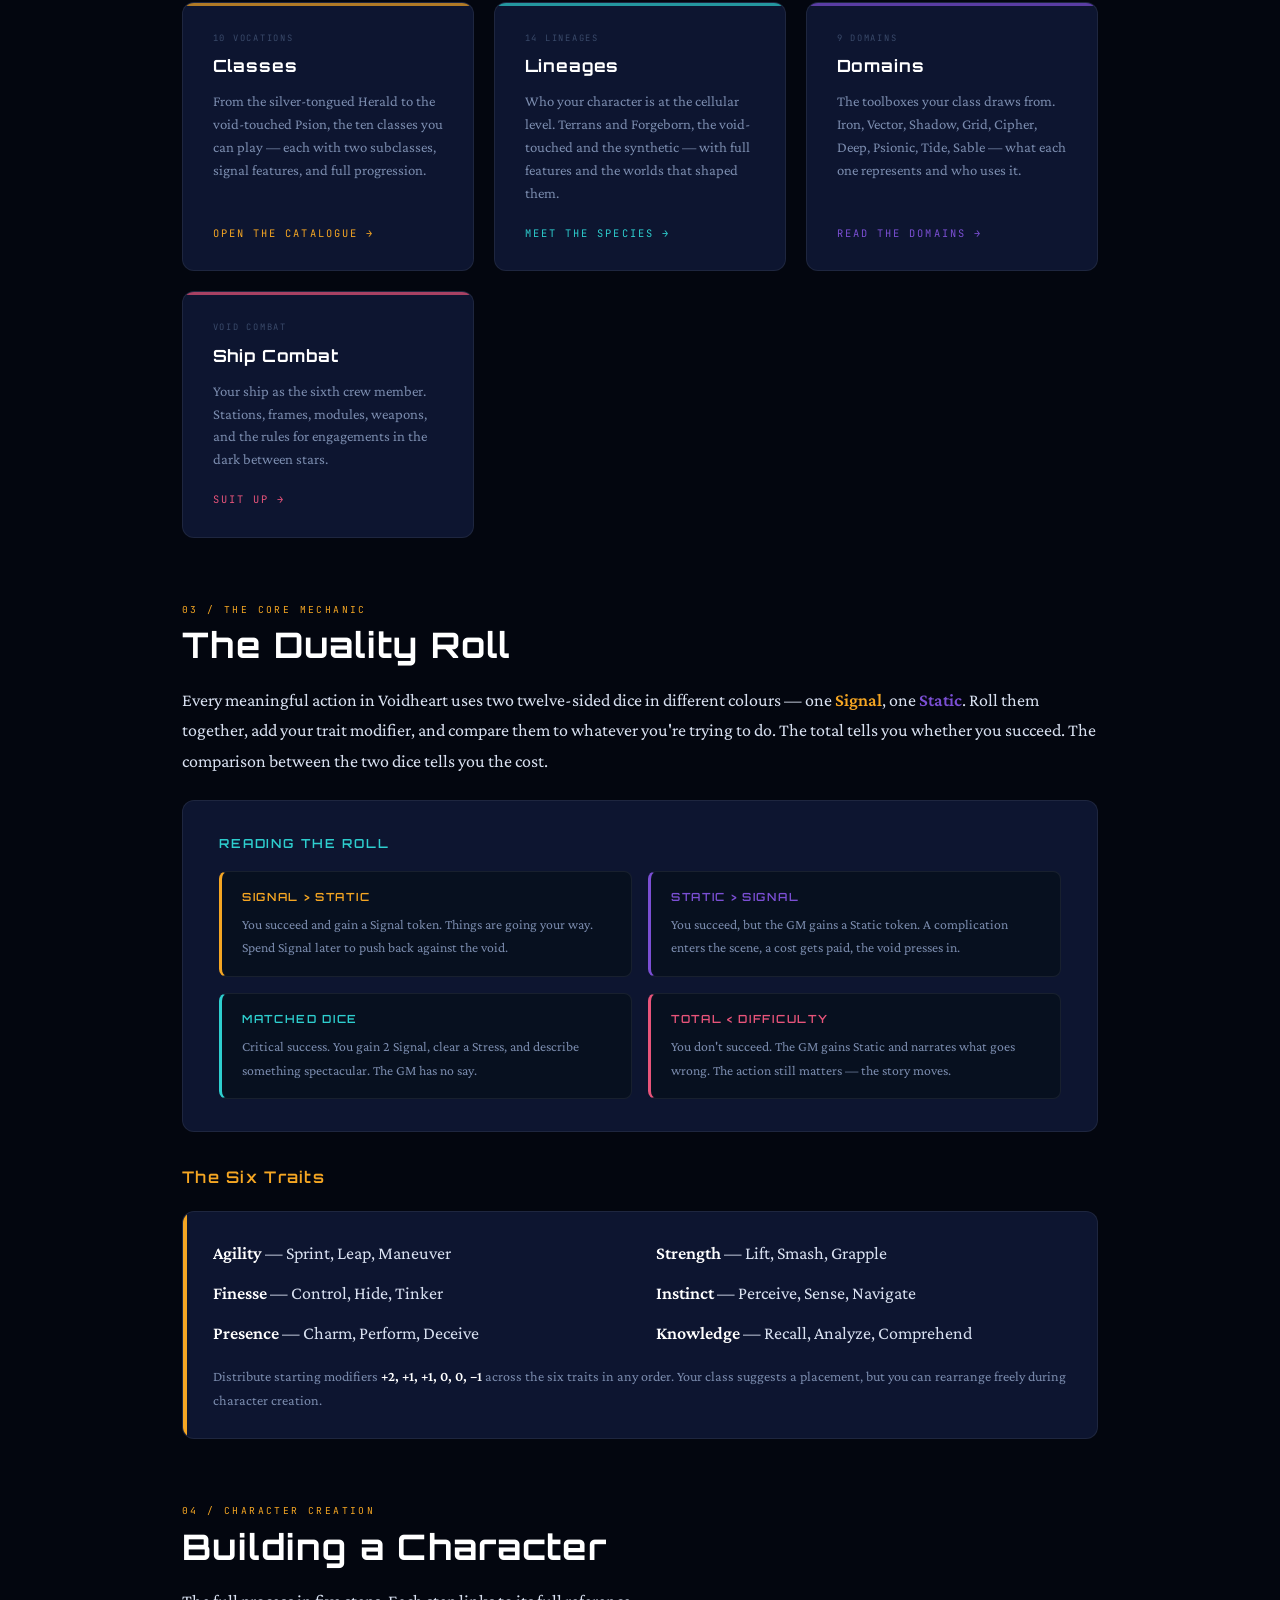
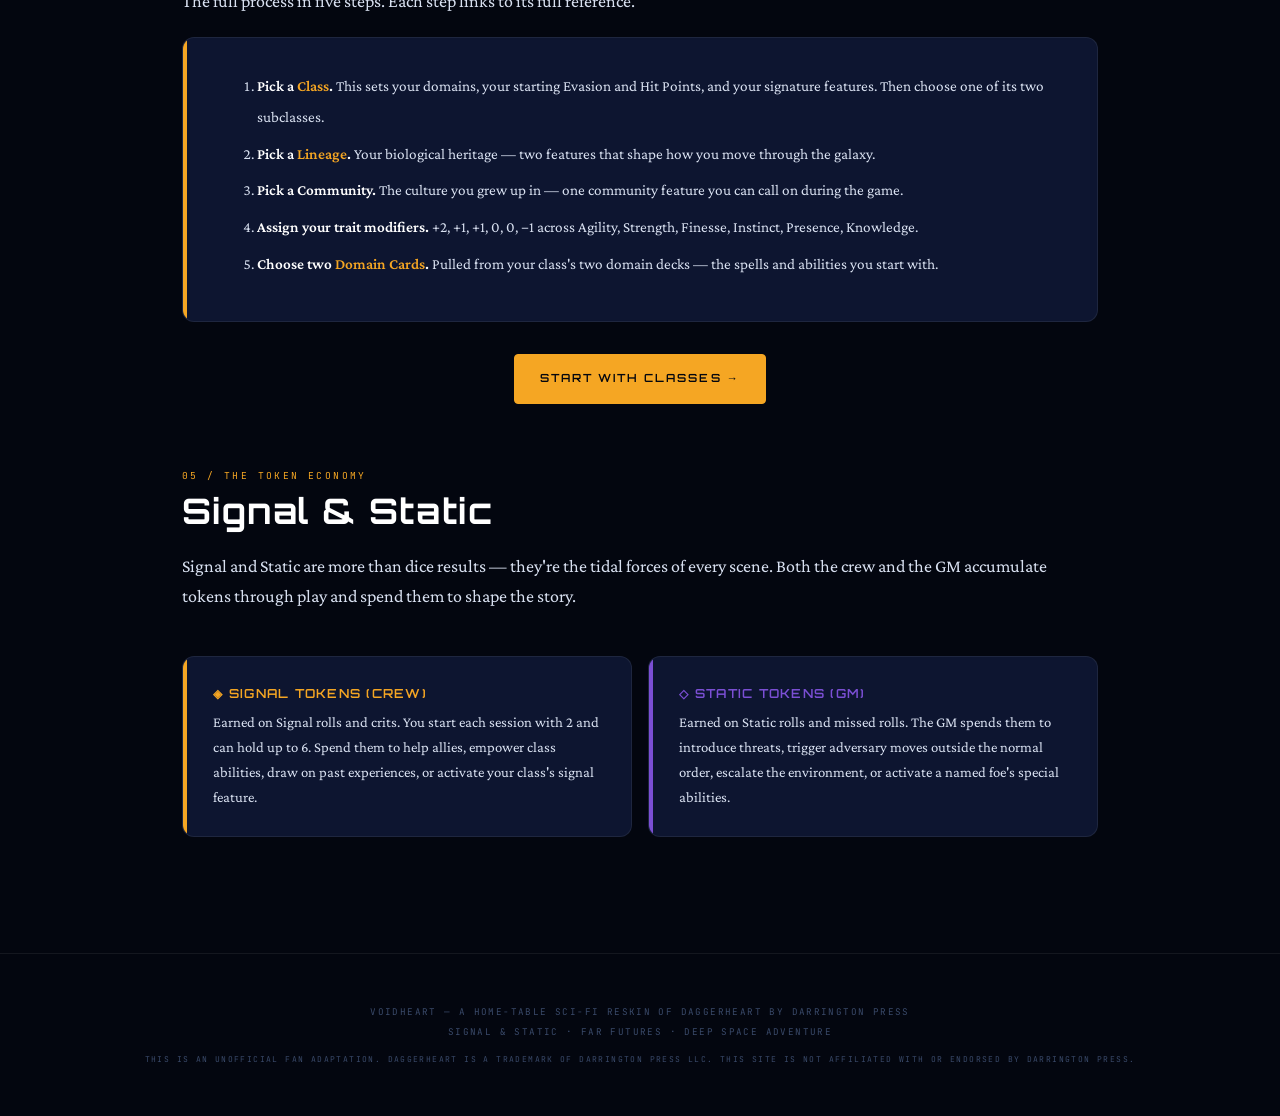
==== commit c7cad35d: "Add files via upload" ====
--- a/index.html
+++ b/index.html
@@ -3,113 +3,13 @@
 <head>
 <meta charset="UTF-8">
 <meta name="viewport" content="width=device-width, initial-scale=1.0">
-<title>VOIDHEART: Far Futures — A Spacefaring TTRPG</title>
+<title>VOIDHEART — A Far Future TTRPG</title>
 <link rel="preconnect" href="https://fonts.googleapis.com">
-<link href="https://fonts.googleapis.com/css2?family=Orbitron:wght@400;600;700;900&family=Crimson+Pro:ital,wght@0,300;0,400;0,600;1,300;1,400&family=JetBrains+Mono:wght@300;400&display=swap" rel="stylesheet">
+<link rel="preconnect" href="https://fonts.gstatic.com" crossorigin>
+<link href="https://fonts.googleapis.com/css2?family=Orbitron:wght@400;600;700;900&family=Crimson+Pro:ital,wght@0,300;0,400;0,600;1,300;1,400&family=JetBrains+Mono:wght@300;400;700&display=swap" rel="stylesheet">
+<link rel="stylesheet" href="styles.css">
 <style>
-:root {
-  --void: #03060F;
-  --deep: #080E1F;
-  --panel: #0D1530;
-  --panel-bright: #121C3A;
-  --signal: #F5A623;
-  --signal-dim: #C4821A;
-  --signal-glow: rgba(245,166,35,0.15);
-  --static: #7B4FD4;
-  --static-dim: #5A36A8;
-  --static-glow: rgba(123,79,212,0.15);
-  --text: #D8E0F0;
-  --text-dim: #7A8BAD;
-  --text-faint: #3A4A6A;
-  --border: rgba(255,255,255,0.07);
-  --border-signal: rgba(245,166,35,0.3);
-  --border-static: rgba(123,79,212,0.3);
-  --accent-teal: #2ECFCF;
-  --accent-rose: #E8547A;
-}
-
-* { margin: 0; padding: 0; box-sizing: border-box; }
-
-html { scroll-behavior: smooth; }
-
-body {
-  background: var(--void);
-  color: var(--text);
-  font-family: 'Crimson Pro', Georgia, serif;
-  font-size: 18px;
-  line-height: 1.7;
-  overflow-x: hidden;
-}
-
-/* ── STARFIELD ── */
-#starfield {
-  position: fixed;
-  inset: 0;
-  pointer-events: none;
-  z-index: 0;
-  overflow: hidden;
-}
-.star {
-  position: absolute;
-  background: white;
-  border-radius: 50%;
-  animation: twinkle var(--dur) ease-in-out infinite alternate;
-  opacity: 0;
-}
-@keyframes twinkle {
-  from { opacity: var(--min-op); transform: scale(1); }
-  to   { opacity: var(--max-op); transform: scale(1.4); }
-}
-
-/* ── NAV ── */
-nav {
-  position: fixed;
-  top: 0; left: 0; right: 0;
-  z-index: 100;
-  background: rgba(3,6,15,0.85);
-  backdrop-filter: blur(12px);
-  border-bottom: 1px solid var(--border);
-  padding: 0 2rem;
-  display: flex;
-  align-items: center;
-  justify-content: space-between;
-  height: 56px;
-}
-.nav-logo {
-  font-family: 'Orbitron', sans-serif;
-  font-weight: 900;
-  font-size: 1rem;
-  letter-spacing: 0.15em;
-  color: var(--signal);
-  text-decoration: none;
-}
-.nav-logo span { color: var(--text-dim); font-weight: 400; font-size: 0.7rem; margin-left: 0.5rem; letter-spacing: 0.2em; vertical-align: middle; }
-.nav-links {
-  display: flex;
-  gap: 1.5rem;
-  list-style: none;
-}
-.nav-links a {
-  font-family: 'JetBrains Mono', monospace;
-  font-size: 0.65rem;
-  letter-spacing: 0.12em;
-  color: var(--text-dim);
-  text-decoration: none;
-  text-transform: uppercase;
-  transition: color 0.2s;
-}
-.nav-links a:hover { color: var(--signal); }
-
-/* ── MAIN CONTENT ── */
-main {
-  position: relative;
-  z-index: 1;
-  max-width: 900px;
-  margin: 0 auto;
-  padding: 0 2rem 6rem;
-}
-
-/* ── HERO ── */
+/* ── LANDING-PAGE-ONLY STYLES ── */
 .hero {
   position: relative;
   z-index: 1;
@@ -182,14 +82,12 @@
   background: rgba(245,166,35,0.1);
   border: 2px solid var(--signal);
   color: var(--signal);
-  box-shadow: 0 0 30px rgba(245,166,35,0.2);
   animation: pulse-signal 3s ease-in-out infinite;
 }
 .die-static {
   background: rgba(123,79,212,0.1);
   border: 2px solid var(--static);
   color: var(--static);
-  box-shadow: 0 0 30px rgba(123,79,212,0.2);
   animation: pulse-static 3s 1.5s ease-in-out infinite;
 }
 .die-label {
@@ -212,8 +110,48 @@
   from { opacity:0; transform:translateY(-18px); }
   to   { opacity:1; transform:translateY(0); }
 }
+.hero-cta {
+  display: flex;
+  gap: 1rem;
+  margin-top: 3rem;
+  flex-wrap: wrap;
+  justify-content: center;
+  animation: fadeDown 1s 0.65s ease both;
+}
+.cta-btn {
+  font-family: 'Orbitron', sans-serif;
+  font-size: 0.7rem;
+  font-weight: 600;
+  letter-spacing: 0.18em;
+  padding: 0.9rem 1.6rem;
+  border-radius: 4px;
+  text-transform: uppercase;
+  text-decoration: none;
+  transition: transform 0.2s, background 0.2s, color 0.2s, box-shadow 0.2s;
+  display: inline-block;
+}
+.cta-btn.primary {
+  background: var(--signal);
+  color: var(--void);
+  border: 1px solid var(--signal);
+}
+.cta-btn.primary:hover {
+  transform: translateY(-2px);
+  box-shadow: 0 8px 24px rgba(245,166,35,0.35);
+  color: var(--void);
+}
+.cta-btn.secondary {
+  background: transparent;
+  color: var(--text);
+  border: 1px solid var(--border-bright);
+}
+.cta-btn.secondary:hover {
+  border-color: var(--signal);
+  color: var(--signal);
+  transform: translateY(-2px);
+}
 .scroll-cue {
-  margin-top: 5rem;
+  margin-top: 4rem;
   font-family: 'JetBrains Mono', monospace;
   font-size: 0.6rem;
   letter-spacing: 0.2em;
@@ -226,638 +164,138 @@
   50%      { transform: translateY(6px); }
 }
 
-/* ── SECTIONS ── */
-section {
-  margin-top: 5rem;
-  scroll-margin-top: 70px;
-}
-.section-label {
-  font-family: 'JetBrains Mono', monospace;
-  font-size: 0.6rem;
-  letter-spacing: 0.25em;
-  color: var(--signal);
-  text-transform: uppercase;
-  margin-bottom: 0.5rem;
-}
-h2 {
-  font-family: 'Orbitron', sans-serif;
-  font-weight: 700;
-  font-size: clamp(1.6rem, 4vw, 2.4rem);
-  color: #fff;
-  letter-spacing: 0.04em;
-  line-height: 1.1;
-  margin-bottom: 1.5rem;
-}
-h3 {
-  font-family: 'Orbitron', sans-serif;
-  font-weight: 600;
-  font-size: 1rem;
-  letter-spacing: 0.08em;
-  color: var(--signal);
-  margin: 2rem 0 0.75rem;
-}
-h4 {
-  font-family: 'Orbitron', sans-serif;
-  font-weight: 600;
-  font-size: 0.78rem;
-  letter-spacing: 0.1em;
-  color: var(--text);
-  margin-bottom: 0.4rem;
-}
-p { margin-bottom: 1rem; }
-p:last-child { margin-bottom: 0; }
-em { color: var(--text); font-style: italic; }
-strong { color: #fff; font-weight: 600; }
-
-/* ── RULE CARD ── */
-.rule-card {
+/* gateway tiles */
+.gateways {
+  display: grid;
+  grid-template-columns: repeat(auto-fill, minmax(280px, 1fr));
+  gap: 1.25rem;
+  margin: 2rem 0;
+}
+.gateway {
   background: var(--panel);
   border: 1px solid var(--border);
   border-radius: 12px;
-  padding: 1.75rem 2rem;
-  margin: 1.5rem 0;
+  padding: 1.75rem 1.85rem;
+  text-decoration: none;
+  color: inherit;
   position: relative;
   overflow: hidden;
-}
-.rule-card::before {
+  transition: transform 0.25s, border-color 0.25s;
+  display: flex;
+  flex-direction: column;
+  min-height: 200px;
+}
+.gateway::before {
   content: '';
   position: absolute;
-  top: 0; left: 0;
-  width: 4px; height: 100%;
+  top: 0; left: 0; right: 0;
+  height: 3px;
   background: var(--signal);
-}
-.rule-card.static-card::before { background: var(--static); }
-.rule-card.teal-card::before { background: var(--accent-teal); }
-.rule-card.rose-card::before { background: var(--accent-rose); }
-
-/* ── ROLL RESULT TABLE ── */
-.roll-table {
-  width: 100%;
-  border-collapse: collapse;
+  opacity: 0.7;
+}
+.gateway:hover {
+  transform: translateY(-4px);
+  border-color: var(--border-signal);
+}
+.gateway .gw-num {
+  font-family: 'JetBrains Mono', monospace;
+  font-size: 0.55rem;
+  letter-spacing: 0.2em;
+  color: var(--text-faint);
+  text-transform: uppercase;
+  margin-bottom: 0.4rem;
+}
+.gateway h3 {
+  font-family: 'Orbitron', sans-serif;
+  font-size: 1.05rem;
+  font-weight: 700;
+  letter-spacing: 0.05em;
+  margin: 0 0 0.6rem;
+  color: #fff;
+}
+.gateway p {
+  font-size: 0.92rem;
+  color: var(--text-dim);
+  line-height: 1.55;
+  margin: 0;
+  flex: 1;
+}
+.gateway .gw-arrow {
+  font-family: 'JetBrains Mono', monospace;
+  font-size: 0.65rem;
+  letter-spacing: 0.2em;
+  color: var(--signal);
+  text-transform: uppercase;
+  margin-top: 1.25rem;
+}
+.gateway:nth-child(2)::before { background: var(--accent-teal); }
+.gateway:nth-child(2):hover { border-color: rgba(46,207,207,0.4); }
+.gateway:nth-child(2) .gw-arrow { color: var(--accent-teal); }
+.gateway:nth-child(3)::before { background: var(--static); }
+.gateway:nth-child(3):hover { border-color: var(--border-static); }
+.gateway:nth-child(3) .gw-arrow { color: var(--static); }
+.gateway:nth-child(4)::before { background: var(--accent-rose); }
+.gateway:nth-child(4):hover { border-color: rgba(232,84,122,0.4); }
+.gateway:nth-child(4) .gw-arrow { color: var(--accent-rose); }
+
+/* core mechanic preview */
+.mechanic-preview {
+  background: var(--panel);
+  border: 1px solid var(--border);
+  border-radius: 12px;
+  padding: 2rem 2.25rem;
   margin: 1.5rem 0;
-  font-size: 0.95rem;
-}
-.roll-table th {
-  font-family: 'JetBrains Mono', monospace;
-  font-size: 0.6rem;
-  letter-spacing: 0.15em;
-  text-transform: uppercase;
-  color: var(--text-dim);
-  padding: 0.5rem 1rem;
-  border-bottom: 1px solid var(--border);
-  text-align: left;
-}
-.roll-table td {
-  padding: 0.9rem 1rem;
-  border-bottom: 1px solid var(--border);
-  vertical-align: top;
-}
-.roll-table tr:last-child td { border-bottom: none; }
-.roll-result {
-  font-family: 'Orbitron', sans-serif;
-  font-size: 0.75rem;
-  font-weight: 700;
-  white-space: nowrap;
-}
-.roll-signal .roll-result { color: var(--signal); }
-.roll-static .roll-result { color: var(--static); }
-.roll-crit .roll-result { color: var(--accent-teal); }
-.roll-table tr:hover td { background: rgba(255,255,255,0.02); }
-
-/* ── CURRENCY PILLS ── */
-.currency-grid {
+}
+.preview-grid {
   display: grid;
   grid-template-columns: 1fr 1fr;
-  gap: 1.25rem;
-  margin: 1.5rem 0;
-}
-.currency-pill {
-  border-radius: 10px;
-  padding: 1.5rem;
-  border: 1px solid;
-}
-.currency-pill.signal-pill {
-  background: var(--signal-glow);
-  border-color: var(--border-signal);
-}
-.currency-pill.static-pill {
-  background: var(--static-glow);
-  border-color: var(--border-static);
-}
-.currency-pill h4 {
-  font-size: 0.8rem;
-  letter-spacing: 0.15em;
-  margin-bottom: 0.5rem;
-}
-.currency-pill.signal-pill h4 { color: var(--signal); }
-.currency-pill.static-pill h4 { color: var(--static); }
-.currency-pill p { font-size: 0.9rem; color: var(--text-dim); }
-
-/* ── DOMAIN GRID ── */
-.domain-grid {
-  display: grid;
-  grid-template-columns: repeat(auto-fill, minmax(250px, 1fr));
   gap: 1rem;
-  margin: 1.5rem 0;
-}
-.domain-card {
-  background: var(--panel);
-  border: 1px solid var(--border);
-  border-radius: 10px;
-  padding: 1.25rem 1.5rem;
-  transition: border-color 0.2s, transform 0.2s;
-  cursor: default;
-}
-.domain-card:hover {
-  border-color: var(--border-signal);
-  transform: translateY(-3px);
-}
-.domain-icon {
-  font-size: 1.5rem;
-  margin-bottom: 0.5rem;
-}
-.domain-card h4 {
-  font-size: 0.75rem;
-  letter-spacing: 0.12em;
-  color: var(--signal);
-  margin-bottom: 0.35rem;
-}
-.domain-card p {
-  font-size: 0.85rem;
-  color: var(--text-dim);
-  line-height: 1.5;
-}
-.domain-tags {
-  margin-top: 0.75rem;
-  display: flex;
-  flex-wrap: wrap;
-  gap: 0.35rem;
-}
-.tag {
-  font-family: 'JetBrains Mono', monospace;
-  font-size: 0.55rem;
-  letter-spacing: 0.1em;
-  color: var(--text-dim);
-  background: var(--panel-bright);
-  border: 1px solid var(--border);
-  border-radius: 4px;
-  padding: 0.2rem 0.5rem;
-  text-transform: uppercase;
-}
-
-/* ── LINEAGE CARDS ── */
-.lineage-grid {
-  display: grid;
-  grid-template-columns: repeat(auto-fill, minmax(260px, 1fr));
-  gap: 1rem;
-  margin: 1.5rem 0;
-}
-.lineage-card {
-  background: var(--panel);
-  border: 1px solid var(--border);
-  border-radius: 10px;
-  padding: 1.25rem 1.5rem;
-  position: relative;
-  overflow: hidden;
-  transition: border-color 0.25s, transform 0.25s;
-}
-.lineage-card:hover { border-color: rgba(46,207,207,0.35); transform: translateY(-3px); }
-.lineage-card h4 {
-  font-size: 0.78rem;
-  color: var(--accent-teal);
-  margin-bottom: 0.3rem;
-  letter-spacing: 0.12em;
-}
-.lineage-card .lore {
-  font-size: 0.85rem;
-  font-style: italic;
-  color: var(--text-dim);
-  margin-bottom: 0.75rem;
-}
-.feature-line {
-  font-size: 0.82rem;
-  color: var(--text);
-  margin-bottom: 0.3rem;
-  padding-left: 0.75rem;
-  border-left: 2px solid var(--border);
-}
-.feature-line strong { color: var(--accent-teal); }
-
-/* ── ORIGIN CARDS ── */
-.origin-grid {
-  display: grid;
-  grid-template-columns: repeat(auto-fill, minmax(260px, 1fr));
-  gap: 1rem;
-  margin: 1.5rem 0;
-}
-.origin-card {
-  background: var(--panel);
-  border: 1px solid var(--border);
-  border-radius: 10px;
-  padding: 1.25rem 1.5rem;
-  transition: border-color 0.25s, transform 0.25s;
-}
-.origin-card:hover { border-color: rgba(232,84,122,0.4); transform: translateY(-3px); }
-.origin-card h4 {
-  font-size: 0.78rem;
-  color: var(--accent-rose);
-  margin-bottom: 0.3rem;
-  letter-spacing: 0.12em;
-}
-.origin-card .lore {
-  font-size: 0.85rem;
-  font-style: italic;
-  color: var(--text-dim);
-  margin-bottom: 0.75rem;
-}
-.origin-card .feature-line { border-color: rgba(232,84,122,0.25); }
-.origin-card .feature-line strong { color: var(--accent-rose); }
-
-/* ── STRESS TRACK ── */
-.stress-display {
-  display: flex;
-  gap: 0.5rem;
-  flex-wrap: wrap;
-  margin: 1rem 0;
-}
-.stress-pip {
-  width: 32px; height: 32px;
-  border-radius: 6px;
-  border: 2px solid;
-  display: flex;
-  align-items: center;
-  justify-content: center;
-  font-family: 'JetBrains Mono', monospace;
-  font-size: 0.6rem;
-}
-.pip-vitality { border-color: var(--accent-teal); background: rgba(46,207,207,0.1); color: var(--accent-teal); }
-.pip-resolve  { border-color: var(--static); background: rgba(123,79,212,0.1); color: var(--static); }
-
-/* ── ADVERSARY BLOCK ── */
-.adversary-block {
-  background: var(--panel);
-  border: 1px solid var(--border);
-  border-top: 3px solid var(--accent-rose);
-  border-radius: 10px;
-  padding: 1.5rem;
-  margin: 1.5rem 0;
-}
-.adversary-block h4 { color: var(--accent-rose); margin-bottom: 0.25rem; }
-.adversary-type {
-  font-family: 'JetBrains Mono', monospace;
-  font-size: 0.6rem;
-  letter-spacing: 0.15em;
-  color: var(--text-faint);
-  text-transform: uppercase;
-  margin-bottom: 1rem;
-}
-.stat-row {
-  display: flex;
-  gap: 1.5rem;
-  flex-wrap: wrap;
-  margin-bottom: 1rem;
-}
-.stat-box {
-  text-align: center;
-  min-width: 60px;
-}
-.stat-box .val {
-  font-family: 'Orbitron', sans-serif;
-  font-size: 1.1rem;
-  font-weight: 700;
-  color: #fff;
-}
-.stat-box .key {
-  font-family: 'JetBrains Mono', monospace;
-  font-size: 0.55rem;
-  letter-spacing: 0.1em;
-  color: var(--text-dim);
-  text-transform: uppercase;
-}
-.move-list { list-style: none; }
-.move-list li {
-  font-size: 0.9rem;
-  color: var(--text);
-  padding: 0.4rem 0;
-  border-bottom: 1px solid var(--border);
-}
-.move-list li:last-child { border-bottom: none; }
-.move-list strong { color: var(--accent-rose); }
-
-/* ── SHIP BLOCK ── */
-.ship-grid {
-  display: grid;
-  grid-template-columns: 1fr 1fr;
-  gap: 1.5rem;
-  margin: 1.5rem 0;
-}
-.ship-stat {
-  background: var(--panel);
+  margin-top: 1rem;
+}
+.preview-tile {
+  background: var(--panel-darker);
   border: 1px solid var(--border);
   border-radius: 8px;
   padding: 1rem 1.25rem;
 }
-.ship-stat h4 {
-  font-size: 0.65rem;
-  color: var(--text-dim);
-  margin-bottom: 0.35rem;
-}
-.ship-stat .stat-val {
-  font-family: 'Orbitron', sans-serif;
-  font-size: 1rem;
-  font-weight: 700;
-  color: var(--accent-teal);
-}
-
-/* ── DIVIDER ── */
-.divider {
-  border: none;
-  border-top: 1px solid var(--border);
-  margin: 4rem 0;
-  position: relative;
-}
-.divider::after {
-  content: '◆';
-  position: absolute;
-  top: 50%;
-  left: 50%;
-  transform: translate(-50%,-50%);
-  background: var(--void);
-  padding: 0 1rem;
-  color: var(--text-faint);
-  font-size: 0.7rem;
-}
-
-/* ── CALLOUT BOX ── */
-.callout {
-  background: linear-gradient(135deg, rgba(245,166,35,0.05) 0%, rgba(123,79,212,0.05) 100%);
-  border: 1px solid rgba(245,166,35,0.2);
-  border-radius: 10px;
-  padding: 1.5rem 2rem;
-  margin: 2rem 0;
-  font-style: italic;
-  color: var(--text-dim);
-  font-size: 1.05rem;
-  text-align: center;
-  line-height: 1.9;
-}
-
-/* ── GM SECTION ── */
-.gm-principles {
-  counter-reset: principle;
-  margin: 1.5rem 0;
-}
-.principle {
-  counter-increment: principle;
-  display: flex;
-  gap: 1.25rem;
-  margin-bottom: 1.25rem;
-  align-items: flex-start;
-}
-.principle-num {
-  font-family: 'Orbitron', sans-serif;
-  font-weight: 700;
-  font-size: 1.2rem;
-  color: var(--signal);
-  min-width: 2rem;
-  line-height: 1;
-  margin-top: 0.25rem;
-}
-.principle p { font-size: 0.95rem; }
-
-/* ── FOOTER ── */
-footer {
-  position: relative;
-  z-index: 1;
-  text-align: center;
-  padding: 3rem 2rem;
-  border-top: 1px solid var(--border);
-  font-family: 'JetBrains Mono', monospace;
-  font-size: 0.6rem;
-  letter-spacing: 0.15em;
-  color: var(--text-faint);
-  text-transform: uppercase;
-  line-height: 2.2;
-}
-
-/* ── VOCATION STAT TABLE ── */
-.voc-stat-table {
-  width: 100%;
-  border-collapse: collapse;
-  margin: 1.5rem 0;
-  font-size: 0.88rem;
-}
-.voc-stat-table th {
-  font-family: 'JetBrains Mono', monospace;
-  font-size: 0.55rem;
-  letter-spacing: 0.12em;
-  text-transform: uppercase;
-  color: var(--text-dim);
-  padding: 0.5rem 0.75rem;
-  border-bottom: 2px solid var(--border);
-  text-align: center;
-  white-space: nowrap;
-}
-.voc-stat-table th:first-child { text-align: left; }
-.voc-stat-table td {
-  padding: 0.7rem 0.75rem;
-  border-bottom: 1px solid var(--border);
-  text-align: center;
-  vertical-align: middle;
-}
-.voc-stat-table td:first-child {
-  text-align: left;
-  font-family: 'Orbitron', sans-serif;
-  font-size: 0.7rem;
-  font-weight: 600;
-  letter-spacing: 0.08em;
-  color: var(--signal);
-}
-.voc-stat-table tr:last-child td { border-bottom: none; }
-.voc-stat-table tr:hover td { background: rgba(255,255,255,0.02); }
-.v-high { color: var(--accent-teal); font-weight: 600; }
-.v-low  { color: var(--text-dim); }
-.v-threshold {
-  font-family: 'JetBrains Mono', monospace;
-  font-size: 0.75rem;
-}
-.voc-group-header td {
-  background: var(--panel-bright);
-  font-family: 'JetBrains Mono', monospace;
-  font-size: 0.55rem;
-  letter-spacing: 0.15em;
-  text-transform: uppercase;
-  color: var(--text-faint);
-  text-align: left !important;
-  padding: 0.4rem 0.75rem;
-}
-
-/* ── SHIP CLASS CARDS ── */
-.ship-class-grid {
-  display: grid;
-  grid-template-columns: 1fr;
-  gap: 1.25rem;
-  margin: 1.5rem 0;
-}
-.ship-class-card {
-  background: var(--panel);
-  border: 1px solid var(--border);
-  border-left: 4px solid var(--accent-teal);
-  border-radius: 10px;
-  padding: 1.5rem;
-  transition: border-color 0.2s, transform 0.2s;
-}
-.ship-class-card:hover { border-left-color: var(--signal); transform: translateX(3px); }
-.ship-class-header {
-  display: flex;
-  justify-content: space-between;
-  align-items: flex-start;
-  margin-bottom: 1rem;
-  flex-wrap: wrap;
-  gap: 0.5rem;
-}
-.ship-class-name {
-  font-family: 'Orbitron', sans-serif;
-  font-weight: 700;
-  font-size: 0.9rem;
-  letter-spacing: 0.1em;
-  color: #fff;
-}
-.ship-class-role {
-  font-family: 'JetBrains Mono', monospace;
-  font-size: 0.6rem;
-  letter-spacing: 0.15em;
-  color: var(--accent-teal);
-  text-transform: uppercase;
-  margin-top: 0.2rem;
-}
-.ship-stat-row {
-  display: flex;
-  flex-wrap: wrap;
-  gap: 0.75rem 1.5rem;
-  margin-bottom: 1rem;
-  padding-bottom: 1rem;
-  border-bottom: 1px solid var(--border);
-}
-.ship-stat-item { text-align: center; min-width: 50px; }
-.ship-stat-item .val {
-  font-family: 'Orbitron', sans-serif;
-  font-size: 0.95rem;
-  font-weight: 700;
-  color: var(--accent-teal);
-}
-.ship-stat-item .key {
-  font-family: 'JetBrains Mono', monospace;
-  font-size: 0.52rem;
-  letter-spacing: 0.1em;
-  color: var(--text-dim);
-  text-transform: uppercase;
-  display: block;
-  margin-top: 0.15rem;
-}
-.ship-threshold-row {
-  display: flex;
-  gap: 1rem;
-  margin-bottom: 1rem;
-  flex-wrap: wrap;
-}
-.threshold-pill {
-  font-family: 'JetBrains Mono', monospace;
-  font-size: 0.65rem;
-  padding: 0.3rem 0.7rem;
-  border-radius: 4px;
-  letter-spacing: 0.08em;
-}
-.threshold-minor { background: rgba(245,166,35,0.1); color: var(--signal); border: 1px solid rgba(245,166,35,0.3); }
-.threshold-major { background: rgba(232,84,122,0.1); color: var(--accent-rose); border: 1px solid rgba(232,84,122,0.3); }
-.breach-slots {
-  display: flex;
-  flex-wrap: wrap;
-  gap: 0.5rem;
-  margin-bottom: 0.75rem;
-}
-.breach-slot {
-  font-family: 'JetBrains Mono', monospace;
-  font-size: 0.6rem;
-  padding: 0.25rem 0.6rem;
-  border-radius: 4px;
-  background: rgba(232,84,122,0.08);
-  border: 1px solid rgba(232,84,122,0.2);
-  color: var(--accent-rose);
-  letter-spacing: 0.05em;
-}
-.ship-trait {
-  font-size: 0.88rem;
-  color: var(--text-dim);
-  font-style: italic;
-}
-.ship-trait strong { color: var(--signal); font-style: normal; }
-
-/* ── DAMAGE HOW-TO BOX ── */
-.damage-flow {
-  display: grid;
-  grid-template-columns: repeat(3, 1fr);
-  gap: 1px;
-  background: var(--border);
-  border: 1px solid var(--border);
-  border-radius: 8px;
-  overflow: hidden;
-  margin: 1.25rem 0;
-}
-.damage-tier {
-  background: var(--panel);
-  padding: 1rem;
-  text-align: center;
-}
-.damage-tier .tier-val {
-  font-family: 'Orbitron', sans-serif;
-  font-size: 0.8rem;
-  font-weight: 700;
-  margin-bottom: 0.35rem;
-}
-.damage-tier .tier-effect { font-size: 0.78rem; color: var(--text-dim); line-height: 1.4; }
-.tier-a .tier-val { color: var(--text-dim); }
-.tier-b .tier-val { color: var(--signal); }
-.tier-c .tier-val { color: var(--accent-rose); }
-
-/* ── RESPONSIVE ── */
-@media (max-width: 600px) {
-  .currency-grid { grid-template-columns: 1fr; }
-  .nav-links { display: none; }
-  .hero h1 { font-size: 3rem; }
-  .hero-dice { gap: 1rem; }
-  .damage-flow { grid-template-columns: 1fr; }
-  .voc-stat-table { font-size: 0.78rem; }
+.preview-tile.signal-tile { border-left: 3px solid var(--signal); }
+.preview-tile.static-tile { border-left: 3px solid var(--static); }
+.preview-tile h4 { font-size: 0.7rem; letter-spacing: 0.15em; margin-bottom: 0.4rem; }
+.preview-tile.signal-tile h4 { color: var(--signal); }
+.preview-tile.static-tile h4 { color: var(--static); }
+.preview-tile p { font-size: 0.86rem; color: var(--text-dim); margin: 0; }
+
+@media (max-width: 720px) {
+  .preview-grid { grid-template-columns: 1fr; }
 }
 </style>
 </head>
 <body>
 
-<!-- Starfield -->
 <div id="starfield"></div>
 
-<!-- Navigation -->
-<nav>
-  <a class="nav-logo" href="#">VOIDHEART <span>Far Futures</span></a>
+<nav class="site-nav">
+  <a class="nav-logo" href="index.html">VOIDHEART <span>Far Futures</span></a>
+  <button class="nav-toggle" aria-label="Toggle menu">MENU</button>
   <ul class="nav-links">
-    <li><a href="#core">Core Roll</a></li>
-    <li><a href="#characters">Characters</a></li>
-    <li><a href="#vocations">Vocations</a></li>
-    <li><a href="#ships">Ships</a></li>
-    <li><a href="#gm">GM Guide</a></li>
+    <li><a href="index.html" class="active">Home</a></li>
+    <li><a href="classes.html">Classes</a></li>
+    <li><a href="lineages.html">Lineages</a></li>
+    <li><a href="domains.html">Domains</a></li>
+    <li><a href="ship-combat.html">Ship Combat</a></li>
   </ul>
 </nav>
 
-<!-- Hero -->
+<!-- HERO -->
 <div class="hero">
   <div class="hero-tag">A Far Future Tabletop Roleplaying Game</div>
   <h1>VOIDHEART</h1>
   <div class="hero-sub">Far Futures · Deep Space · Signal &amp; Static</div>
   <p class="hero-desc">
     The galaxy is vast. Empires rise and collapse between star systems that haven't spoken in centuries.
-    You are the kind of person who walks toward the edge of the map — and keeps walking.
+    You are the kind of person who walks toward the edge of the map &mdash; and keeps walking.
   </p>
-  <div class="hero-dice" style="margin-top:3rem">
+  <div class="hero-dice">
     <div style="text-align:center">
       <div class="die-signal">d12<div class="die-label" style="color:var(--signal)">Signal</div></div>
     </div>
@@ -865,1059 +303,180 @@
       <div class="die-static">d12<div class="die-label" style="color:var(--static)">Static</div></div>
     </div>
   </div>
-  <div class="scroll-cue" style="margin-top:4rem">▾ Scroll to Read ▾</div>
+  <div class="hero-cta">
+    <a class="cta-btn primary" href="classes.html">Browse Classes</a>
+    <a class="cta-btn secondary" href="#start">What is Voidheart?</a>
+  </div>
+  <div class="scroll-cue">▾ Scroll to Read ▾</div>
 </div>
 
-<!-- MAIN -->
 <main>
 
-  <!-- INTRODUCTION -->
-  <section id="intro">
+  <!-- WHAT IS IT -->
+  <section id="start">
     <div class="section-label">01 / Introduction</div>
     <h2>What Is Voidheart?</h2>
     <p>
-      <strong>Voidheart</strong> is a tabletop roleplaying game of far-future spacefaring adventure, built on the bones of
-      a beloved hope-and-fear dice system — reimagined for the stars. One player takes the role of the
-      <em>Navigator</em> (the GM), painting the galaxy and all its dangers. The rest play <em>Crew</em> —
-      explorers, soldiers, hackers, psionics, pilots, and drifters who push into the unknown together.
+      <strong>Voidheart</strong> is a tabletop roleplaying game of far-future spacefaring adventure &mdash; a sci-fi
+      reskin of Daggerheart built for our home table. One player takes the role of the <em>GM</em>, painting the
+      galaxy and all its dangers. The rest play <em>crew</em>: pilots, hunters, technomancers, paragons, and other
+      drifters who push into the unknown together.
     </p>
     <p>
-      The game centers on a fundamental tension: <strong>Signal</strong> — connection, luck, ingenuity, and hope —
-      versus <strong>Static</strong> — entropy, threat, chaos, and the cold indifference of the void.
-      Every roll of the dice asks which force holds sway at this moment, in this corner of the galaxy.
+      The game centers on one fundamental tension: <strong style="color:var(--signal)">Signal</strong> &mdash; connection,
+      luck, hope &mdash; against <strong style="color:var(--static)">Static</strong> &mdash; entropy, threat, the cold
+      indifference of the void. Every roll asks which force holds sway at this moment.
     </p>
     <div class="callout">
       "The void doesn't hate you. It doesn't even know you exist.<br>
       That's the part that should keep you up at night."
     </div>
-
-    <h3>What You'll Need</h3>
-    <div class="rule-card">
-      <p>Two twelve-sided dice in two different colors — designate one your <strong style="color:var(--signal)">Signal Die</strong> and one your <strong style="color:var(--static)">Static Die</strong>. A handful of six-siders for damage. Character sheets. A Navigator screen (or nothing — play with your cards on the table). And people willing to stare into the dark together.</p>
-    </div>
   </section>
 
-  <hr class="divider">
-
-  <!-- CORE ROLL -->
+  <!-- GATEWAY TILES -->
+  <section id="gateways">
+    <div class="section-label">02 / The Reference</div>
+    <h2>What's Here</h2>
+    <p style="color:var(--text-dim);margin-bottom:1.5rem">
+      This site is the working reference for our Voidheart campaign &mdash; everything a player or GM needs at the table,
+      in one place. Each section below is its own page.
+    </p>
+    <div class="gateways">
+      <a class="gateway" href="classes.html">
+        <div class="gw-num">10 Vocations</div>
+        <h3>Classes</h3>
+        <p>From the silver-tongued Herald to the void-touched Psion, the ten classes you can play &mdash; each with two subclasses, signal features, and full progression.</p>
+        <div class="gw-arrow">Open the catalogue →</div>
+      </a>
+      <a class="gateway" href="lineages.html">
+        <div class="gw-num">14 Lineages</div>
+        <h3>Lineages</h3>
+        <p>Who your character is at the cellular level. Terrans and Forgeborn, the void-touched and the synthetic &mdash; with full features and the worlds that shaped them.</p>
+        <div class="gw-arrow">Meet the species →</div>
+      </a>
+      <a class="gateway" href="domains.html">
+        <div class="gw-num">9 Domains</div>
+        <h3>Domains</h3>
+        <p>The toolboxes your class draws from. Iron, Vector, Shadow, Grid, Cipher, Deep, Psionic, Tide, Sable &mdash; what each one represents and who uses it.</p>
+        <div class="gw-arrow">Read the domains →</div>
+      </a>
+      <a class="gateway" href="ship-combat.html">
+        <div class="gw-num">Void Combat</div>
+        <h3>Ship Combat</h3>
+        <p>Your ship as the sixth crew member. Stations, frames, modules, weapons, and the rules for engagements in the dark between stars.</p>
+        <div class="gw-arrow">Suit up →</div>
+      </a>
+    </div>
+  </section>
+
+  <!-- THE CORE ROLL (preview) -->
   <section id="core">
-    <div class="section-label">02 / Core Mechanics</div>
-    <h2>The Signal &amp; Static Roll</h2>
+    <div class="section-label">03 / The Core Mechanic</div>
+    <h2>The Duality Roll</h2>
     <p>
-      Whenever a Crew member attempts something risky, the Navigator calls for a roll.
-      Grab your two d12s — <strong style="color:var(--signal)">Signal</strong> and <strong style="color:var(--static)">Static</strong> —
-      add the relevant <em>Trait modifier</em>, and compare them.
-    </p>
-
-    <h3>Reading the Roll</h3>
-    <table class="roll-table">
-      <thead>
-        <tr>
-          <th>Result</th>
-          <th>Outcome</th>
-          <th>What Happens</th>
-        </tr>
-      </thead>
-      <tbody>
-        <tr class="roll-crit">
-          <td><span class="roll-result">BOTH show the same number</span></td>
-          <td><strong>Critical Signal</strong></td>
-          <td>Exceptional success. You gain 2 Signal tokens and describe something spectacular. The Navigator has no say in how it goes.</td>
-        </tr>
-        <tr class="roll-signal">
-          <td><span class="roll-result">Signal &gt; Static</span></td>
-          <td><strong>With Signal</strong></td>
-          <td>You succeed and gain 1 Signal token. If the roll is 17+, describe an added benefit.</td>
-        </tr>
-        <tr class="roll-static">
-          <td><span class="roll-result">Static &gt; Signal</span></td>
-          <td><strong>With Static</strong></td>
-          <td>You succeed, but the Navigator gains 1 Static token and introduces a cost, complication, or threat.</td>
-        </tr>
-        <tr class="roll-static">
-          <td><span class="roll-result">Total &lt; Difficulty</span></td>
-          <td><strong>Miss</strong></td>
-          <td>You don't succeed. The Navigator gains 1 Static token and narrates what goes wrong. The action still matters — the story moves.</td>
-        </tr>
-      </tbody>
-    </table>
-
-    <h3>Trait Scores</h3>
-    <p>Characters have six traits. Add the relevant one to your total (both dice combined) when making a check.</p>
-    <div class="rule-card">
-      <div style="display:grid;grid-template-columns:1fr 1fr;gap:0.5rem 2rem">
-        <div><strong>Nerve</strong> — Combat, endurance, staying cool under fire.</div>
-        <div><strong>Finesse</strong> — Stealth, piloting, precision work.</div>
-        <div><strong>Edge</strong> — Hacking, science, technical problem-solving.</div>
-        <div><strong>Presence</strong> — Persuasion, leadership, reading people.</div>
-        <div><strong>Instinct</strong> — Sensing danger, survival, psionic attunement.</div>
-        <div><strong>Mettle</strong> — Willpower, resisting harm, brute force.</div>
-      </div>
-    </div>
-
-    <h3>Difficulty Thresholds</h3>
-    <div class="rule-card teal-card">
-      <p>The Navigator sets a <strong>Difficulty</strong> before the roll: <strong>Standard (10)</strong>, <strong>Tough (15)</strong>, or <strong>Brutal (20)</strong>. The total of both dice plus trait must meet or beat the threshold to succeed. The Signal vs. Static comparison still determines the <em>tone</em> of the success.</p>
-    </div>
-  </section>
-
-  <hr class="divider">
-
-  <!-- SIGNAL & STATIC TOKENS -->
-  <section id="tokens">
-    <div class="section-label">03 / Currencies</div>
-    <h2>Signal &amp; Static Tokens</h2>
-    <p>
-      Signal and Static are more than dice — they're the tidal forces of every scene. Both the Crew and
-      the Navigator accumulate tokens and spend them to shape the story.
-    </p>
-    <div class="currency-grid">
-      <div class="currency-pill signal-pill">
-        <h4>◈ Signal Tokens (Crew)</h4>
-        <p>Earned on Signal rolls and Critical hits. Spend them to: push a failed roll into a success, add a detail to the world, heal 1 Vitality, resist an incoming consequence, or trigger a Vocation's Signal ability.</p>
-      </div>
-      <div class="currency-pill static-pill">
-        <h4>◇ Static Tokens (Navigator)</h4>
-        <p>Earned on Static rolls and misses. Spend them to: introduce a new threat, trigger an adversary action outside normal order, make the environment more dangerous, or activate a named adversary's special move.</p>
-      </div>
-    </div>
-    <div class="rule-card">
-      <h4>Token Limits</h4>
-      <p>The Crew, each, may hold up to <strong>6 Signal tokens</strong> total, shared among the group. The Navigator may hold up to <strong>12 Static tokens</strong>. Any earned beyond the cap is simply lost.</p>
-    </div>
-  </section>
-
-  <hr class="divider">
-
-  <!-- CHARACTER CREATION -->
-  <section id="characters">
-    <div class="section-label">04 / Character Creation</div>
-    <h2>Building Your Crew</h2>
-    <p>
-      Creating a Voidheart character takes four steps: choose a <strong>Lineage</strong> (your species and biological heritage),
-      choose an <strong>Origin</strong> (where and how you grew up), pick a <strong>Vocation</strong> (your role aboard ship and in the galaxy),
-      and set your <strong>Traits</strong>.
-    </p>
-
-    <h3>Step 1: Lineage</h3>
-    <p>Lineage reflects your biology. Every lineage follows the same budget: <strong>2 stat points</strong>, plus <strong>one passive</strong>. A threshold improvement <em>is</em> the passive for that lineage — those lineages don't get a separate ability on top of it.</p>
-
-    <div class="lineage-grid">
-      <div class="lineage-card">
-        <h4>TERRAN</h4>
-        <p class="lore">Humanity spread from a blue world that most living Terrans have never seen.</p>
-        <div class="feature-line"><strong>Stats:</strong> Vit +1, Res +1</div>
-        <div class="feature-line"><strong>Adaptive:</strong> Once per session, re-roll any one die after seeing the result but before the consequence is narrated.</div>
-      </div>
-      <div class="lineage-card">
-        <h4>SYNTH</h4>
-        <p class="lore">Artificial minds in synthetic bodies — some remember being made; others were born into it.</p>
-        <div class="feature-line"><strong>Stats:</strong> Vit +2</div>
-        <div class="feature-line"><strong>Environmental Immunity:</strong> Immune to Resolve damage from environmental sources — hard vacuum, toxins, extreme cold, the psychological weight of the void. Your mind doesn't register those as threats.</div>
-      </div>
-      <div class="lineage-card">
-        <h4>VEKHARI</h4>
-        <p class="lore">Insectoid beings from a high-gravity hive world. Their colonies fell to the Rend three centuries ago.</p>
-        <div class="feature-line"><strong>Stats:</strong> Vit +2, Vit Minor threshold +1</div>
-        <div class="feature-line"><em>The threshold is the passive. No separate ability.</em></div>
-      </div>
-      <div class="lineage-card">
-        <h4>LUMINAL</h4>
-        <p class="lore">Energy-based entities in physical forms — "bodies" sustained by internal coherence fields.</p>
-        <div class="feature-line"><strong>Stats:</strong> Res +2</div>
-        <div class="feature-line"><strong>Phaseshift:</strong> Once per scene, pass through one solid obstacle up to 2m thick. You emerge on the other side intact.</div>
-      </div>
-      <div class="lineage-card">
-        <h4>GRAVBORN</h4>
-        <p class="lore">Humans evolved or engineered for high-gravity worlds. Dense-boned, wide-framed, unstoppable.</p>
-        <div class="feature-line"><strong>Stats:</strong> Vit +2, Vit Major threshold +1</div>
-        <div class="feature-line"><em>The threshold is the passive. No separate ability.</em></div>
-      </div>
-      <div class="lineage-card">
-        <h4>RIMFOLK</h4>
-        <p class="lore">Born on ships, stations, or frontier rocks — raised between destinations, at home nowhere and everywhere.</p>
-        <div class="feature-line"><strong>Stats:</strong> Vit +1, Res +1</div>
-        <div class="feature-line"><strong>Shipwise:</strong> When aboard a ship, you may spend 1 Signal to treat any failed check as a With Static success instead — you get what you needed, but the Navigator still gains a Static token and introduces a complication.</div>
-      </div>
-    </div>
-
-    <h3>Step 2: Origin</h3>
-    <p>Origin is where you grew up and what it made you. Every origin follows the same budget: <strong>3 stat points</strong>, where a threshold improvement counts as 1 point. Origins also grant a bonus skill, a starting contact, and gear.</p>
-
-    <div class="origin-grid">
-      <div class="origin-card">
-        <h4>HEGEMONY CORE</h4>
-        <p class="lore">You grew up inside the Interstellar Hegemony — clean air, propaganda, and opportunity for those who don't ask too many questions.</p>
-        <div class="feature-line"><strong>Stats:</strong> Res +2, Res Minor threshold +1 — institutional conditioning breeds deep composure under pressure</div>
-        <div class="feature-line"><strong>Bonus Skill:</strong> Politics, Protocol</div>
-        <div class="feature-line"><strong>Contact:</strong> A Hegemony officer who still owes you something</div>
-        <div class="feature-line"><strong>Gear:</strong> Hegemony credentials (1 use before expiring)</div>
-      </div>
-      <div class="origin-card">
-        <h4>FRONTIER COLONY</h4>
-        <p class="lore">A small world at the edge of settled space. Self-sufficient and suspicious of authority by necessity.</p>
-        <div class="feature-line"><strong>Stats:</strong> Vit +3 — hard labour, hard weather, and the understanding that no one is coming to help you</div>
-        <div class="feature-line"><strong>Bonus Skill:</strong> Engineering, Survival</div>
-        <div class="feature-line"><strong>Contact:</strong> A colonist community that will harbour you, no questions asked</div>
-        <div class="feature-line"><strong>Gear:</strong> Frontier-issue multi-tool (never breaks)</div>
-      </div>
-      <div class="origin-card">
-        <h4>WANDERING FLEET</h4>
-        <p class="lore">You were born aboard one of the great migration fleets — a city of ships moving slow between distant stars.</p>
-        <div class="feature-line"><strong>Stats:</strong> Res +3 — years of close quarters, long hauls, and the relentless intimacy of shared purpose</div>
-        <div class="feature-line"><strong>Bonus Skill:</strong> Navigation, Trade</div>
-        <div class="feature-line"><strong>Contact:</strong> A fleet captain who'll give you passage anywhere on the route</div>
-        <div class="feature-line"><strong>Gear:</strong> Ancient star charts (accurate to a dead civilization)</div>
-      </div>
-      <div class="origin-card">
-        <h4>STATION-BORN</h4>
-        <p class="lore">Raised on a space station — corridors, hierarchies, and the politics of enclosed spaces were your whole world.</p>
-        <div class="feature-line"><strong>Stats:</strong> Vit +1, Res +2 — street-smart endurance that is neither purely physical nor purely mental</div>
-        <div class="feature-line"><strong>Bonus Skill:</strong> Streetwise, Black Market</div>
-        <div class="feature-line"><strong>Contact:</strong> A fixer in the station's underbelly who can move things quietly</div>
-        <div class="feature-line"><strong>Gear:</strong> Concealed holdout pistol, EMP charge ×2</div>
-      </div>
-      <div class="origin-card">
-        <h4>RECLAIMED</h4>
-        <p class="lore">You grew up in the ruins of something the Rend destroyed. Everything you have, you took back.</p>
-        <div class="feature-line"><strong>Stats:</strong> Vit +2, Vit Minor threshold +1 — a survivor's body is forged by necessity, not genetics</div>
-        <div class="feature-line"><strong>Bonus Skill:</strong> Combat, Scavenging</div>
-        <div class="feature-line"><strong>Contact:</strong> A cell of resistance fighters who trust you with their lives</div>
-        <div class="feature-line"><strong>Gear:</strong> Rend-pattern armour plating (worn, but functional)</div>
-      </div>
-      <div class="origin-card">
-        <h4>DEEP SURVEY</h4>
-        <p class="lore">Raised by scientists or explorers at the very edge of charted space. You've seen things most people haven't named yet.</p>
-        <div class="feature-line"><strong>Stats:</strong> Res +2, Res Major threshold +1 — exposure to the unknowable teaches you either to break or to become unbreakable</div>
-        <div class="feature-line"><strong>Bonus Skill:</strong> Xenology, Archaeology</div>
-        <div class="feature-line"><strong>Contact:</strong> A research institute that will trade information for information</div>
-        <div class="feature-line"><strong>Gear:</strong> Personal scanner with 3 unknown readings still queued</div>
-      </div>
-    </div>
-
-    <h3>Step 3: Traits</h3>
-    <p>
-      Your six traits are <strong>Nerve, Finesse, Edge, Presence, Instinct,</strong> and <strong>Mettle</strong>.
-      Rather than free point-buy, your Vocation gives you a fixed <em>trait array</em> — a set of six values
-      you freely assign to the six traits in any order you like. Your <strong>Prime Trait</strong> is fixed
-      by your Vocation; it's the trait your class abilities key off of, and it should generally receive
-      your highest array value.
-    </p>
-    <div class="rule-card">
-      <table class="voc-stat-table" style="margin:0">
-        <thead>
-          <tr>
-            <th>Vocation</th>
-            <th>Prime Trait</th>
-            <th>Trait Array (assign freely)</th>
-          </tr>
-        </thead>
-        <tbody>
-          <tr>
-            <td>Fleet Warden</td>
-            <td style="color:var(--signal);font-family:'JetBrains Mono',monospace;font-size:0.7rem">NERVE</td>
-            <td style="font-family:'JetBrains Mono',monospace;font-size:0.78rem">+2, +2, +1, +0, +0, −1</td>
-          </tr>
-          <tr>
-            <td>Commander</td>
-            <td style="color:var(--signal);font-family:'JetBrains Mono',monospace;font-size:0.7rem">PRESENCE</td>
-            <td style="font-family:'JetBrains Mono',monospace;font-size:0.78rem">+2, +1, +1, +1, +0, −1</td>
-          </tr>
-          <tr>
-            <td>Drifter Pilot</td>
-            <td style="color:var(--signal);font-family:'JetBrains Mono',monospace;font-size:0.7rem">FINESSE</td>
-            <td style="font-family:'JetBrains Mono',monospace;font-size:0.78rem">+3, +1, +1, +0, −1, −1</td>
-          </tr>
-          <tr>
-            <td>Ghost Operative</td>
-            <td style="color:var(--signal);font-family:'JetBrains Mono',monospace;font-size:0.7rem">FINESSE</td>
-            <td style="font-family:'JetBrains Mono',monospace;font-size:0.78rem">+2, +2, +1, +0, −1, −1</td>
-          </tr>
-          <tr>
-            <td>Corsair</td>
-            <td style="color:var(--signal);font-family:'JetBrains Mono',monospace;font-size:0.7rem">NERVE</td>
-            <td style="font-family:'JetBrains Mono',monospace;font-size:0.78rem">+2, +1, +1, +1, −1, −1</td>
-          </tr>
-          <tr>
-            <td>Savant</td>
-            <td style="color:var(--signal);font-family:'JetBrains Mono',monospace;font-size:0.7rem">EDGE</td>
-            <td style="font-family:'JetBrains Mono',monospace;font-size:0.78rem">+3, +1, +0, +0, +0, −1</td>
-          </tr>
-          <tr>
-            <td>Void Seeker</td>
-            <td style="color:var(--signal);font-family:'JetBrains Mono',monospace;font-size:0.7rem">INSTINCT</td>
-            <td style="font-family:'JetBrains Mono',monospace;font-size:0.78rem">+2, +2, +1, +0, −1, −1</td>
-          </tr>
-          <tr>
-            <td>Empath</td>
-            <td style="color:var(--signal);font-family:'JetBrains Mono',monospace;font-size:0.7rem">PRESENCE</td>
-            <td style="font-family:'JetBrains Mono',monospace;font-size:0.78rem">+3, +1, +0, +0, +0, −1</td>
-          </tr>
-        </tbody>
-      </table>
-    </div>
-    <p style="font-size:0.9rem;color:var(--text-dim);margin-top:0.75rem">
-      Arrays are shaped to reflect the vocation's identity. The Drifter Pilot and Savant/Empath have a sharp +3 spike — they're exceptional at one thing and trade breadth for depth. The Commander and Corsair have flatter arrays — more versatile, less extreme. You assign the values, but the shape is yours to work with, not around.
-    </p>
-  </section>
-
-  <hr class="divider">
-
-  <!-- VITALITY & RESOLVE -->
-  <section id="health">
-    <div class="section-label">05 / Health &amp; Stress</div>
-    <h2>Vitality &amp; Resolve</h2>
-    <p>
-      Characters track two harm tracks: <strong style="color:var(--accent-teal)">Vitality</strong> (physical punishment your body can absorb)
-      and <strong style="color:var(--static)">Resolve</strong> (mental and emotional endurance). Both tracks are defined by
-      <em>three values</em>: a <strong>total capacity</strong> (how many pips), a <strong>Minor Threshold</strong>, and a <strong>Major Threshold</strong>.
-    </p>
-
-    <h3>How Damage Works</h3>
-    <p>When you take a hit, the Navigator says how much damage it deals. Compare that number to your thresholds — <em>not</em> your current pips — to determine how many pips you mark.</p>
-    <div class="damage-flow">
-      <div class="damage-tier tier-a">
-        <div class="tier-val">Below Minor</div>
-        <div class="tier-effect">Mark <strong>1 pip</strong>. Glancing blow, superficial wound, passing fear.</div>
-      </div>
-      <div class="damage-tier tier-b">
-        <div class="tier-val">At or above Minor</div>
-        <div class="tier-effect">Mark <strong>2 pips</strong>. Real harm — you'll feel this later.</div>
-      </div>
-      <div class="damage-tier tier-c">
-        <div class="tier-val">At or above Major</div>
-        <div class="tier-effect">Mark <strong>3 pips + a Condition</strong>. Serious injury or psychological break.</div>
-      </div>
-    </div>
-    <p>When all Vitality pips are filled: <strong>Incapacitated</strong> (unconscious or dying — another character must stabilize you before you can act). When all Resolve pips are filled: <strong>Broken</strong> (you are overwhelmed — you cannot act offensively until you receive aid or rest).</p>
-
-    <h3>Thresholds by Vocation</h3>
-    <p>Every Vocation sets your base Vitality and Resolve values. A Fleet Warden is a wall of physical endurance with modest mental defense; a Void Seeker is fragile in a firefight but nearly unshakeable in the mind. Lineage modifiers apply on top of these base values.</p>
-
-    <table class="voc-stat-table">
-      <thead>
-        <tr>
-          <th>Vocation</th>
-          <th>Vitality</th>
-          <th>Vit. Minor</th>
-          <th>Vit. Major</th>
-          <th>Resolve</th>
-          <th>Res. Minor</th>
-          <th>Res. Major</th>
-        </tr>
-      </thead>
-      <tbody>
-        <tr class="voc-group-header"><td colspan="7">— Combat-Forward —</td></tr>
-        <tr>
-          <td>Fleet Warden</td>
-          <td class="v-high v-threshold">12</td>
-          <td class="v-threshold">4</td>
-          <td class="v-threshold">7</td>
-          <td class="v-low v-threshold">6</td>
-          <td class="v-threshold">2</td>
-          <td class="v-threshold">4</td>
-        </tr>
-        <tr>
-          <td>Commander</td>
-          <td class="v-threshold">9</td>
-          <td class="v-threshold">3</td>
-          <td class="v-threshold">6</td>
-          <td class="v-threshold">8</td>
-          <td class="v-threshold">3</td>
-          <td class="v-threshold">5</td>
-        </tr>
-        <tr class="voc-group-header"><td colspan="7">— Agility &amp; Cunning —</td></tr>
-        <tr>
-          <td>Drifter Pilot</td>
-          <td class="v-threshold">7</td>
-          <td class="v-threshold">2</td>
-          <td class="v-threshold">5</td>
-          <td class="v-threshold">8</td>
-          <td class="v-threshold">3</td>
-          <td class="v-threshold">5</td>
-        </tr>
-        <tr>
-          <td>Ghost Operative</td>
-          <td class="v-threshold">7</td>
-          <td class="v-threshold">3</td>
-          <td class="v-threshold">5</td>
-          <td class="v-threshold">7</td>
-          <td class="v-threshold">3</td>
-          <td class="v-threshold">5</td>
-        </tr>
-        <tr>
-          <td>Corsair</td>
-          <td class="v-threshold">8</td>
-          <td class="v-threshold">3</td>
-          <td class="v-threshold">5</td>
-          <td class="v-low v-threshold">6</td>
-          <td class="v-threshold">2</td>
-          <td class="v-threshold">4</td>
-        </tr>
-        <tr class="voc-group-header"><td colspan="7">— Mind &amp; Esoterica —</td></tr>
-        <tr>
-          <td>Savant</td>
-          <td class="v-low v-threshold">5</td>
-          <td class="v-threshold">2</td>
-          <td class="v-threshold">4</td>
-          <td class="v-threshold">9</td>
-          <td class="v-threshold">4</td>
-          <td class="v-threshold">6</td>
-        </tr>
-        <tr>
-          <td>Void Seeker</td>
-          <td class="v-low v-threshold">5</td>
-          <td class="v-threshold">2</td>
-          <td class="v-threshold">4</td>
-          <td class="v-high v-threshold">10</td>
-          <td class="v-threshold">4</td>
-          <td class="v-threshold">7</td>
-        </tr>
-        <tr>
-          <td>Empath</td>
-          <td class="v-low v-threshold">4</td>
-          <td class="v-threshold">1</td>
-          <td class="v-threshold">3</td>
-          <td class="v-high v-threshold">11</td>
-          <td class="v-threshold">4</td>
-          <td class="v-threshold">7</td>
-        </tr>
-      </tbody>
-    </table>
-
-    <h3>Applying Lineage &amp; Origin Modifiers</h3>
-    <div class="rule-card">
-      <p>Apply Lineage first, then Origin, on top of your Vocation's base stats. A threshold improvement raises the number incoming damage must reach to trigger that severity tier.</p>
-      <div style="margin-top:1rem">
-        <div style="font-family:'JetBrains Mono',monospace;font-size:0.6rem;letter-spacing:0.15em;color:var(--text-dim);text-transform:uppercase;margin-bottom:0.6rem">Lineage — 2 stat points + 1 passive (threshold = passive)</div>
-        <div style="display:grid;grid-template-columns:1fr 1fr;gap:0.4rem 2rem;font-size:0.88rem;margin-bottom:1.25rem">
-          <div><strong style="color:var(--accent-teal)">Terran:</strong> Vit +1, Res +1</div>
-          <div><strong style="color:var(--accent-teal)">Synth:</strong> Vit +2</div>
-          <div><strong style="color:var(--accent-teal)">Vekhari:</strong> Vit +2, Vit Minor threshold +1</div>
-          <div><strong style="color:var(--accent-teal)">Luminal:</strong> Res +2</div>
-          <div><strong style="color:var(--accent-teal)">Gravborn:</strong> Vit +2, Vit Major threshold +1</div>
-          <div><strong style="color:var(--accent-teal)">Rimfolk:</strong> Vit +1, Res +1</div>
+      Every meaningful action in Voidheart uses two twelve-sided dice in different colours &mdash; one
+      <strong style="color:var(--signal)">Signal</strong>, one <strong style="color:var(--static)">Static</strong>.
+      Roll them together, add your trait modifier, and compare them to whatever you're trying to do.
+      The total tells you whether you succeed. The comparison between the two dice tells you the cost.
+    </p>
+
+    <div class="mechanic-preview">
+      <h4 style="color:var(--accent-teal);font-size:0.78rem;letter-spacing:0.15em">READING THE ROLL</h4>
+      <div class="preview-grid">
+        <div class="preview-tile signal-tile">
+          <h4>SIGNAL &gt; STATIC</h4>
+          <p>You succeed and gain a Signal token. Things are going your way. Spend Signal later to push back against the void.</p>
         </div>
-        <div style="font-family:'JetBrains Mono',monospace;font-size:0.6rem;letter-spacing:0.15em;color:var(--text-dim);text-transform:uppercase;margin-bottom:0.6rem">Origin — 3 stat points (threshold = 1 point)</div>
-        <div style="display:grid;grid-template-columns:1fr 1fr;gap:0.4rem 2rem;font-size:0.88rem">
-          <div><strong style="color:var(--accent-rose)">Hegemony Core:</strong> Res +2, Res Minor threshold +1</div>
-          <div><strong style="color:var(--accent-rose)">Frontier Colony:</strong> Vit +3</div>
-          <div><strong style="color:var(--accent-rose)">Wandering Fleet:</strong> Res +3</div>
-          <div><strong style="color:var(--accent-rose)">Station-Born:</strong> Vit +1, Res +2</div>
-          <div><strong style="color:var(--accent-rose)">Reclaimed:</strong> Vit +2, Vit Minor threshold +1</div>
-          <div><strong style="color:var(--accent-rose)">Deep Survey:</strong> Res +2, Res Major threshold +1</div>
+        <div class="preview-tile static-tile">
+          <h4>STATIC &gt; SIGNAL</h4>
+          <p>You succeed, but the GM gains a Static token. A complication enters the scene, a cost gets paid, the void presses in.</p>
+        </div>
+        <div class="preview-tile signal-tile" style="border-left-color:var(--accent-teal)">
+          <h4 style="color:var(--accent-teal)">MATCHED DICE</h4>
+          <p>Critical success. You gain 2 Signal, clear a Stress, and describe something spectacular. The GM has no say.</p>
+        </div>
+        <div class="preview-tile static-tile" style="border-left-color:var(--accent-rose)">
+          <h4 style="color:var(--accent-rose)">TOTAL &lt; DIFFICULTY</h4>
+          <p>You don't succeed. The GM gains Static and narrates what goes wrong. The action still matters &mdash; the story moves.</p>
         </div>
       </div>
     </div>
 
-    <div class="rule-card teal-card" style="margin-top:1.25rem">
-      <h4>Armor &amp; Shielding</h4>
-      <p>Armor reduces incoming physical damage by its value <em>before</em> you compare to thresholds. Shielding works the same for Resolve damage. Both refresh at the start of each new encounter. A hit reduced below 1 by Armor still counts as a hit — mark 1 pip regardless.</p>
-    </div>
-
-    <h3>Recovery</h3>
+    <h3>The Six Traits</h3>
     <div class="rule-card">
-      <p><strong>Short Rest (10 min):</strong> Spend 1 Signal token to clear 2 Vitality pips or 2 Resolve pips. A Savant or Fleet Warden crewmate may assist, allowing you to clear pips without spending Signal once per short rest.</p>
-      <p style="margin-top:0.75rem"><strong>Long Rest (8 hrs, safe location):</strong> Clear all pips. Conditions require a successful Mettle or Edge roll (Difficulty 10) or appropriate treatment to clear — they don't go away on their own.</p>
+      <div style="display:grid;grid-template-columns:1fr 1fr;gap:0.6rem 2rem">
+        <div><strong>Agility</strong> &mdash; Sprint, Leap, Maneuver</div>
+        <div><strong>Strength</strong> &mdash; Lift, Smash, Grapple</div>
+        <div><strong>Finesse</strong> &mdash; Control, Hide, Tinker</div>
+        <div><strong>Instinct</strong> &mdash; Perceive, Sense, Navigate</div>
+        <div><strong>Presence</strong> &mdash; Charm, Perform, Deceive</div>
+        <div><strong>Knowledge</strong> &mdash; Recall, Analyze, Comprehend</div>
+      </div>
+      <p style="margin-top:1rem;font-size:0.88rem;color:var(--text-dim)">
+        Distribute starting modifiers <strong>+2, +1, +1, 0, 0, −1</strong> across the six traits in any order. Your class
+        suggests a placement, but you can rearrange freely during character creation.
+      </p>
     </div>
   </section>
 
-  <hr class="divider">
-
-  <!-- VOCATIONS -->
-  <section id="vocations">
-    <div class="section-label">06 / Vocations &amp; Domains</div>
-    <h2>Vocations &amp; Domains</h2>
+  <!-- CHARACTER CREATION QUICKSTART -->
+  <section id="creation">
+    <div class="section-label">04 / Character Creation</div>
+    <h2>Building a Character</h2>
+    <p>The full process in five steps. Each step links to its full reference.</p>
+
+    <div class="rule-card">
+      <ol style="padding-left:1.25rem;line-height:2;font-size:0.95rem">
+        <li><strong>Pick a <a href="classes.html">Class</a>.</strong> This sets your domains, your starting Evasion and Hit Points, and your signature features. Then choose one of its two subclasses.</li>
+        <li><strong>Pick a <a href="lineages.html">Lineage</a>.</strong> Your biological heritage &mdash; two features that shape how you move through the galaxy.</li>
+        <li><strong>Pick a Community.</strong> The culture you grew up in &mdash; one community feature you can call on during the game.</li>
+        <li><strong>Assign your trait modifiers.</strong> +2, +1, +1, 0, 0, −1 across Agility, Strength, Finesse, Instinct, Presence, Knowledge.</li>
+        <li><strong>Choose two <a href="domains.html">Domain Cards</a>.</strong> Pulled from your class's two domain decks &mdash; the spells and abilities you start with.</li>
+      </ol>
+    </div>
+
+    <p style="text-align:center;margin-top:2rem">
+      <a class="cta-btn primary" href="classes.html">Start With Classes →</a>
+    </p>
+  </section>
+
+  <!-- SIGNAL / STATIC ECONOMY -->
+  <section id="economy">
+    <div class="section-label">05 / The Token Economy</div>
+    <h2>Signal &amp; Static</h2>
     <p>
-      Your <strong>Vocation</strong> is your character class — your identity and role aboard ship. There are eight Vocations.
-      Each one has fixed Vitality/Resolve stats (see Section 05), a Prime Trait, a unique Signal Ability, and access to
-      two <strong>Domains</strong>.
-    </p>
-    <p>
-      <strong>Domains</strong> are the ability pools you draw Maneuvers from. They are not Vocations — they're thematic
-      libraries of moves. At creation, pick <strong>two Maneuvers</strong> total from your Vocation's two Domains, along 
-      with the maneuver that comes from the vocation itself. As you advance, you pick more.
-    </p>
-
-    <h3>The Nine Domains</h3>
-    <p style="color:var(--text-dim);font-size:0.9rem;margin-bottom:1rem">These are distinct from the Vocation names. A Corsair draws from Sable and Iron domains. The domains are the toolbox; the Vocation is who you are.</p>
-    <div class="domain-grid">
-      <div class="domain-card">
-        <div class="domain-icon">🔫</div>
-        <h4>IRON</h4>
-        <p>Direct combat, personal weapons, armor use, close-quarters tactics, and refusing to go down.</p>
-        <div class="domain-tags"><span class="tag">Nerve</span><span class="tag">Mettle</span></div>
+      Signal and Static are more than dice results &mdash; they're the tidal forces of every scene.
+      Both the crew and the GM accumulate tokens through play and spend them to shape the story.
+    </p>
+    <div class="grid-2" style="margin-top:1.5rem">
+      <div class="rule-card">
+        <h4 style="color:var(--signal)">◈ SIGNAL TOKENS (CREW)</h4>
+        <p style="font-size:0.92rem">
+          Earned on Signal rolls and crits. You start each session with 2 and can hold up to 6. Spend them to help allies,
+          empower class abilities, draw on past experiences, or activate your class's signal feature.
+        </p>
       </div>
-      <div class="domain-card">
-        <div class="domain-icon">🚀</div>
-        <h4>VECTOR</h4>
-        <p>Ship piloting, jump navigation, evasive maneuvers, orbital mechanics, and reading space like a language.</p>
-        <div class="domain-tags"><span class="tag">Finesse</span><span class="tag">Instinct</span></div>
+      <div class="rule-card static-card">
+        <h4 style="color:var(--static)">◇ STATIC TOKENS (GM)</h4>
+        <p style="font-size:0.92rem">
+          Earned on Static rolls and missed rolls. The GM spends them to introduce threats, trigger adversary moves
+          outside the normal order, escalate the environment, or activate a named foe's special abilities.
+        </p>
       </div>
-      <div class="domain-card">
-        <div class="domain-icon">🌑</div>
-        <h4>SHADOW</h4>
-        <p>Stealth, infiltration, disguise, assassination, and moving through places you were never supposed to be.</p>
-        <div class="domain-tags"><span class="tag">Finesse</span><span class="tag">Presence</span></div>
-      </div>
-      <div class="domain-card">
-        <div class="domain-icon">💾</div>
-        <h4>GRID</h4>
-        <p>Hacking, electronic warfare, system intrusion, drone control, and the weaponization of information.</p>
-        <div class="domain-tags"><span class="tag">Edge</span><span class="tag">Finesse</span></div>
-      </div>
-      <div class="domain-card">
-        <div class="domain-icon">🔬</div>
-        <h4>CIPHER</h4>
-        <p>Science, medicine, engineering, analysis, and building things no one else could from what's at hand.</p>
-        <div class="domain-tags"><span class="tag">Edge</span><span class="tag">Mettle</span></div>
-      </div>
-      <div class="domain-card">
-        <div class="domain-icon">🌌</div>
-        <h4>DEEP</h4>
-        <p>Xenoarchaeology, alien biology, ancient technologies, void phenomena, and lore from dead civilizations.</p>
-        <div class="domain-tags"><span class="tag">Instinct</span><span class="tag">Edge</span></div>
-      </div>
-      <div class="domain-card">
-        <div class="domain-icon">🧠</div>
-        <h4>PSIONIC</h4>
-        <p>Mental projection, emotional reading, precognition, psychic defense, and communion with the inhuman.</p>
-        <div class="domain-tags"><span class="tag">Instinct</span><span class="tag">Presence</span></div>
-      </div>
-      <div class="domain-card">
-        <div class="domain-icon">⚓</div>
-        <h4>TIDE</h4>
-        <p>Leadership, morale, tactical coordination, inspiring under fire, and the weight of being the one others follow.</p>
-        <div class="domain-tags"><span class="tag">Presence</span><span class="tag">Mettle</span></div>
-      </div>
-      <div class="domain-card">
-        <div class="domain-icon">💀</div>
-        <h4>SABLE</h4>
-        <p>Smuggling, underworld contacts, improvised solutions, heists, and the charisma of someone with nothing to lose.</p>
-        <div class="domain-tags"><span class="tag">Nerve</span><span class="tag">Presence</span></div>
-      </div>
-    </div>
-
-    <h3>The Eight Vocations</h3>
-    <p>Each Vocation lists its two Domains and Signal Ability. The Prime Trait for each is set in the trait array table in Step 3 of character creation. <strong>No two Vocations share the same domain pair.</strong></p>
-
-    <div style="display:grid;gap:1rem;margin-top:1.25rem">
-
-      <div class="rule-card">
-        <div style="display:flex;justify-content:space-between;align-items:flex-start;flex-wrap:wrap;gap:0.5rem;margin-bottom:0.75rem">
-          <h4 style="margin:0">FLEET WARDEN</h4>
-          <div style="font-family:'JetBrains Mono',monospace;font-size:0.6rem;color:var(--text-dim);letter-spacing:0.1em">IRON · TIDE</div>
-        </div>
-        <p style="margin-bottom:0.5rem;font-size:0.9rem;color:var(--text-dim)"><em>Niche: frontline combatant, crew protector, last line of defence.</em></p>
-        <p style="margin-bottom:0.5rem">You are the wall between your crew and the galaxy's teeth. You fight, you endure, and you lead from the front. The Tide domain isn't about commanding from a bridge — it's about inspiring people while standing next to them.</p>
-        <p style="font-size:0.9rem"><strong style="color:var(--signal)">Signal Ability — Rally:</strong> Spend 1 Signal. One crewmate takes an immediate free action outside initiative order and clears 1 Vitality pip.</p>
-      </div>
-
-      <div class="rule-card">
-        <div style="display:flex;justify-content:space-between;align-items:flex-start;flex-wrap:wrap;gap:0.5rem;margin-bottom:0.75rem">
-          <h4 style="margin:0">COMMANDER</h4>
-          <div style="font-family:'JetBrains Mono',monospace;font-size:0.6rem;color:var(--text-dim);letter-spacing:0.1em">TIDE · VECTOR</div>
-        </div>
-        <p style="margin-bottom:0.5rem;font-size:0.9rem;color:var(--text-dim)"><em>Niche: tactical coordinator, fleet engagement, strategic resource management.</em></p>
-        <p style="margin-bottom:0.5rem">You lead through clarity, foresight, and an understanding of space that makes the crew feel like they're always in the right place. You're not the one flying the ship — you're the one who knows where it needs to be three moves from now.</p>
-        <p style="font-size:0.9rem"><strong style="color:var(--signal)">Signal Ability — Tactical Override:</strong> Spend 2 Signal. Redirect any one adversary action — after it's announced but before it resolves — to a different target of your choice.</p>
-      </div>
-
-      <div class="rule-card">
-        <div style="display:flex;justify-content:space-between;align-items:flex-start;flex-wrap:wrap;gap:0.5rem;margin-bottom:0.75rem">
-          <h4 style="margin:0">DRIFTER PILOT</h4>
-          <div style="font-family:'JetBrains Mono',monospace;font-size:0.6rem;color:var(--text-dim);letter-spacing:0.1em">VECTOR · SABLE</div>
-        </div>
-        <p style="margin-bottom:0.5rem;font-size:0.9rem;color:var(--text-dim)"><em>Niche: ship handling, evasion, getting in and out of places you weren't invited.</em></p>
-        <p style="margin-bottom:0.5rem">You fly by feel and spite. The Sable domain gives you the underworld contacts and improvised audacity that turns a flight plan into something more interesting — landing in places that aren't on charts, with cargo that isn't on manifests.</p>
-        <p style="font-size:0.9rem"><strong style="color:var(--signal)">Signal Ability — Emergency Burn:</strong> Spend 1 Signal. Automatically succeed on any piloting check — no roll — once per scene. The ship takes 1d6 Hull damage from drive stress.</p>
-      </div>
-
-      <div class="rule-card">
-        <div style="display:flex;justify-content:space-between;align-items:flex-start;flex-wrap:wrap;gap:0.5rem;margin-bottom:0.75rem">
-          <h4 style="margin:0">GHOST OPERATIVE</h4>
-          <div style="font-family:'JetBrains Mono',monospace;font-size:0.6rem;color:var(--text-dim);letter-spacing:0.1em">SHADOW · GRID</div>
-        </div>
-        <p style="margin-bottom:0.5rem;font-size:0.9rem;color:var(--text-dim)"><em>Niche: infiltration, electronic intrusion, assassination, leaving no trace.</em></p>
-        <p style="margin-bottom:0.5rem">You move through physical and digital spaces with equal ease. Where the Savant brute-forces systems from the outside, you're already inside the building when the hack completes. The combination of Shadow and Grid makes you a professional absence.</p>
-        <p style="font-size:0.9rem"><strong style="color:var(--signal)">Signal Ability — Clean Slate:</strong> Spend 2 Signal. Completely erase your presence from one electronic system, one set of surveillance records, or one verified witness's memory.</p>
-      </div>
-
-      <div class="rule-card">
-        <div style="display:flex;justify-content:space-between;align-items:flex-start;flex-wrap:wrap;gap:0.5rem;margin-bottom:0.75rem">
-          <h4 style="margin:0">CORSAIR</h4>
-          <div style="font-family:'JetBrains Mono',monospace;font-size:0.6rem;color:var(--text-dim);letter-spacing:0.1em">SABLE · IRON</div>
-        </div>
-        <p style="margin-bottom:0.5rem;font-size:0.9rem;color:var(--text-dim)"><em>Niche: scrappy combat, underworld dealing, improvised solutions under pressure.</em></p>
-        <p style="margin-bottom:0.5rem">You operate in the space between laws. Unlike the Ghost Operative, who avoids confrontation, you lean into it — fights, deals, heists. The Iron domain means you can handle yourself when things go wrong, which they do regularly.</p>
-        <p style="font-size:0.9rem"><strong style="color:var(--signal)">Signal Ability — Always an Angle:</strong> Spend 1 Signal. Declare a resource, contact, or escape route you "had prepared." The Navigator must make it true, or spend 2 Static to complicate it instead.</p>
-      </div>
-
-      <div class="rule-card">
-        <div style="display:flex;justify-content:space-between;align-items:flex-start;flex-wrap:wrap;gap:0.5rem;margin-bottom:0.75rem">
-          <h4 style="margin:0">SAVANT</h4>
-          <div style="font-family:'JetBrains Mono',monospace;font-size:0.6rem;color:var(--text-dim);letter-spacing:0.1em">GRID · CIPHER</div>
-        </div>
-        <p style="margin-bottom:0.5rem;font-size:0.9rem;color:var(--text-dim)"><em>Niche: system mastery, field medicine, engineering, scientific analysis.</em></p>
-        <p style="margin-bottom:0.5rem">You understand systems — digital, mechanical, biological. Where the Ghost Operative uses Grid for access, you use it for control. Cipher is your other half: you build things, fix things, and understand why things are broken in the first place.</p>
-        <p style="font-size:0.9rem"><strong style="color:var(--signal)">Signal Ability — System Crack:</strong> Spend 1 Signal. Gain complete control of one electronic system — weapons, doors, comms, life support — for one scene. No roll required.</p>
-      </div>
-
-      <div class="rule-card">
-        <div style="display:flex;justify-content:space-between;align-items:flex-start;flex-wrap:wrap;gap:0.5rem;margin-bottom:0.75rem">
-          <h4 style="margin:0">VOID SEEKER</h4>
-          <div style="font-family:'JetBrains Mono',monospace;font-size:0.6rem;color:var(--text-dim);letter-spacing:0.1em">DEEP · PSIONIC</div>
-        </div>
-        <p style="margin-bottom:0.5rem;font-size:0.9rem;color:var(--text-dim)"><em>Niche: xenoarchaeology, ancient tech, psionic sensing, alien communication.</em></p>
-        <p style="margin-bottom:0.5rem">Something out in the dark has been calling to you. You've already heard it. Where the Empath reads living minds, you read dead civilizations — ruins, artifacts, the psychic residue of species that no longer exist. The Psionic domain amplifies what you find there.</p>
-        <p style="font-size:0.9rem"><strong style="color:var(--signal)">Signal Ability — Resonance:</strong> Spend 1 Signal. Ask the Navigator one truthful question about any ruin, artifact, alien presence, or ancient technology in the current scene. They must answer honestly.</p>
-      </div>
-
-      <div class="rule-card">
-        <div style="display:flex;justify-content:space-between;align-items:flex-start;flex-wrap:wrap;gap:0.5rem;margin-bottom:0.75rem">
-          <h4 style="margin:0">EMPATH</h4>
-          <div style="font-family:'JetBrains Mono',monospace;font-size:0.6rem;color:var(--text-dim);letter-spacing:0.1em">PSIONIC · SHADOW</div>
-        </div>
-        <p style="margin-bottom:0.5rem;font-size:0.9rem;color:var(--text-dim)"><em>Niche: social manipulation, psionic projection, reading and moving through people.</em></p>
-        <p style="margin-bottom:0.5rem">You feel what others feel — sometimes before they do. Unlike the Void Seeker, who turns psionics outward toward the ancient and alien, you turn them inward toward living minds. The Shadow domain isn't about hiding from people — it's about moving through them.</p>
-        <p style="font-size:0.9rem"><strong style="color:var(--signal)">Signal Ability — Projection:</strong> Spend 2 Signal. Project an emotion, sensation, or false memory into one target's mind. They act on it as real until end of scene or until something breaks the effect.</p>
-      </div>
-
-    </div>
-
-    <div class="rule-card teal-card" style="margin-top:1.5rem">
-      <h4>Domain Coverage at a Glance</h4>
-      <div style="display:grid;grid-template-columns:repeat(3,1fr);gap:0.4rem 1rem;font-size:0.82rem;margin-top:0.5rem">
-        <div><strong style="color:var(--accent-teal)">Iron:</strong> Fleet Warden, Corsair</div>
-        <div><strong style="color:var(--accent-teal)">Tide:</strong> Fleet Warden, Commander</div>
-        <div><strong style="color:var(--accent-teal)">Vector:</strong> Commander, Drifter Pilot</div>
-        <div><strong style="color:var(--accent-teal)">Sable:</strong> Drifter Pilot, Corsair</div>
-        <div><strong style="color:var(--accent-teal)">Shadow:</strong> Ghost Operative, Empath</div>
-        <div><strong style="color:var(--accent-teal)">Grid:</strong> Ghost Operative, Savant</div>
-        <div><strong style="color:var(--accent-teal)">Cipher:</strong> Savant only</div>
-        <div><strong style="color:var(--accent-teal)">Deep:</strong> Void Seeker only</div>
-        <div><strong style="color:var(--accent-teal)">Psionic:</strong> Void Seeker, Empath</div>
-      </div>
-      <p style="font-size:0.8rem;color:var(--text-dim);margin-top:0.75rem">Cipher and Deep each appear in only one Vocation — intentionally. They represent rare, specialised knowledge that belongs to a single archetype.</p>
-    </div>
-
-  <hr class="divider">
-
-  <!-- SHIPS -->
-  <section id="ships">
-    <div class="section-label">07 / Starships</div>
-    <h2>Ships: The Sixth Crew Member</h2>
-    <p>
-      Your ship has its own stat block, its own harm tracks, and it changes over time — upgraded, damaged,
-      repaired, and named. No two ships play the same way. At the start of a campaign, the crew picks
-      a <em>Ship Class</em>, which sets all base stats. Everything beyond that is earned.
-    </p>
-
-    <h3>Ship Stats Explained</h3>
-    <div class="rule-card">
-      <div style="display:grid;grid-template-columns:1fr 1fr;gap:0.5rem 2rem;font-size:0.9rem">
-        <div><strong style="color:var(--accent-teal)">Hull Points (HP):</strong> Total damage the ship can absorb. When Hull Points hit 0, the ship is destroyed (or breaking apart — the Navigator decides).</div>
-        <div><strong style="color:var(--accent-teal)">Armor:</strong> Reduces all incoming physical damage before it touches Hull Points. Applied before threshold comparison.</div>
-        <div><strong style="color:var(--accent-teal)">Minor / Major Threshold:</strong> Determines how bad each hit is — like character Vitality thresholds. Compare the damage after Armor to these values to find out how many Breach slots you mark.</div>
-        <div><strong style="color:var(--accent-teal)">Breach Slots:</strong> Named conditions that activate when marked. Each class has a fixed list. Marking all Breach slots = Critical Failure (ship cannot maneuver or fire).</div>
-        <div><strong style="color:var(--accent-teal)">Systems:</strong> Electronic integrity — depleted by hacking, EMP, and sensor attacks. Systems have their own Minor/Major thresholds and their own condition list.</div>
-        <div><strong style="color:var(--accent-teal)">Thrust:</strong> Modifier added to all Pilot rolls for maneuvering and evasion.</div>
-        <div><strong style="color:var(--accent-teal)">Armament:</strong> Damage dice rolled when the ship's weapons fire successfully.</div>
-      </div>
-    </div>
-
-    <h3>How Ship Damage Works</h3>
-    <p>When a weapon hits your ship, subtract Armor from the damage, then compare the result to your thresholds:</p>
-    <div class="damage-flow">
-      <div class="damage-tier tier-a">
-        <div class="tier-val">Below Minor</div>
-        <div class="tier-effect">Hull Points reduced by the damage amount. No Breach marked. Hull is taking a beating but systems hold.</div>
-      </div>
-      <div class="damage-tier tier-b">
-        <div class="tier-val">At or above Minor</div>
-        <div class="tier-effect">Hull Points reduced + mark <strong>1 Breach slot</strong>. Something breaks.</div>
-      </div>
-      <div class="damage-tier tier-c">
-        <div class="tier-val">At or above Major</div>
-        <div class="tier-effect">Hull Points reduced + mark <strong>2 Breach slots</strong>. Serious structural damage.</div>
-      </div>
-    </div>
-    <p>
-      When a Breach slot is marked, the Navigator picks which condition activates — or uses the ship's pre-listed conditions in order. Each condition imposes an immediate ongoing penalty. When HP hits 0, the ship is gone regardless of remaining Breach slots.
-    </p>
-
-    <h3>Universal Breach Conditions</h3>
-    <div class="rule-card static-card">
-      <p>Each ship class has a selection from this list. When a breach is marked, that condition is immediately active until repaired.</p>
-      <ul style="list-style:none;margin-top:0.75rem">
-        <li style="padding:0.4rem 0;border-bottom:1px solid var(--border)"><strong style="color:var(--accent-rose)">Thrusters Compromised:</strong> Thrust −2. Stacks if marked again.</li>
-        <li style="padding:0.4rem 0;border-bottom:1px solid var(--border)"><strong style="color:var(--accent-rose)">Weapon Systems Offline:</strong> The ship cannot fire until this breach is repaired.</li>
-        <li style="padding:0.4rem 0;border-bottom:1px solid var(--border)"><strong style="color:var(--accent-rose)">Life Support Critical:</strong> Each round of combat, all crew take 1 Resolve damage from the alarms, pressure drop, and panic.</li>
-        <li style="padding:0.4rem 0;border-bottom:1px solid var(--border)"><strong style="color:var(--accent-rose)">Sensor Blackout:</strong> The crew fires blind. All attack rolls made at disadvantage.</li>
-        <li style="padding:0.4rem 0;border-bottom:1px solid var(--border)"><strong style="color:var(--accent-rose)">Jump Drive Locked:</strong> Hyperspace entry is impossible until repaired. You're not going anywhere fast.</li>
-        <li style="padding:0.4rem 0;border-bottom:1px solid var(--border)"><strong style="color:var(--accent-rose)">Hull Integrity Compromised:</strong> All future hits deal +3 damage (before Armor) due to stress fractures.</li>
-        <li style="padding:0.4rem 0"><strong style="color:var(--accent-rose)">Reactor Unstable:</strong> The next hit that marks a breach triggers an internal explosion — all crew take 2d6 Vitality damage, no Armor applies.</li>
-      </ul>
-    </div>
-
-    <h3>Repairing Breaches</h3>
-    <div class="rule-card teal-card">
-      <p>Repairing a breach requires an <strong>Edge roll</strong> (Difficulty 12 for most breaches, 16 for Reactor Unstable or Jump Drive Locked) and at least 10 minutes of work. A Savant character reduces all repair Difficulties by 3. <em>Hull Points do not recover automatically</em> — restoring HP requires a starport, a supply run, or extended downtime.</p>
-    </div>
-
-    <h3>Ship Classes</h3>
-
-    <div class="ship-class-grid">
-
-      <div class="ship-class-card">
-        <div class="ship-class-header">
-          <div>
-            <div class="ship-class-name">⚡ NEEDLE-CLASS SCOUT</div>
-            <div class="ship-class-role">Speed · Recon · Low Profile</div>
-          </div>
-        </div>
-        <div class="ship-stat-row">
-          <div class="ship-stat-item"><div class="val">15</div><span class="key">Hull Points</span></div>
-          <div class="ship-stat-item"><div class="val">0</div><span class="key">Armor</span></div>
-          <div class="ship-stat-item"><div class="val">+4</div><span class="key">Thrust</span></div>
-          <div class="ship-stat-item"><div class="val">1d6</div><span class="key">Armament</span></div>
-          <div class="ship-stat-item"><div class="val">10</div><span class="key">Systems</span></div>
-        </div>
-        <div class="ship-threshold-row">
-          <span class="threshold-pill threshold-minor">Minor ≥ 4</span>
-          <span class="threshold-pill threshold-major">Major ≥ 8</span>
-          <span class="threshold-pill threshold-minor" style="background:rgba(46,207,207,0.08);color:var(--accent-teal);border-color:rgba(46,207,207,0.3)">Sys Minor ≥ 3</span>
-          <span class="threshold-pill threshold-major" style="background:rgba(46,207,207,0.08);color:var(--accent-teal);border-color:rgba(46,207,207,0.3)">Sys Major ≥ 6</span>
-        </div>
-        <div class="breach-slots">
-          <span class="breach-slot">Thrusters Compromised</span>
-          <span class="breach-slot">Sensor Blackout</span>
-          <span class="breach-slot">Jump Drive Locked</span>
-        </div>
-        <p class="ship-trait"><strong>Sensor Ghost:</strong> The Needle runs quiet. Enemies must succeed on a Difficulty 15 scan to detect you at long range. Gain advantage on evasion rolls when not in direct weapons range.</p>
-      </div>
-
-      <div class="ship-class-card">
-        <div class="ship-class-header">
-          <div>
-            <div class="ship-class-name">📦 HAULER-CLASS FREIGHTER</div>
-            <div class="ship-class-role">Cargo · Endurance · Modular</div>
-          </div>
-        </div>
-        <div class="ship-stat-row">
-          <div class="ship-stat-item"><div class="val">30</div><span class="key">Hull Points</span></div>
-          <div class="ship-stat-item"><div class="val">2</div><span class="key">Armor</span></div>
-          <div class="ship-stat-item"><div class="val">+0</div><span class="key">Thrust</span></div>
-          <div class="ship-stat-item"><div class="val">1d6</div><span class="key">Armament</span></div>
-          <div class="ship-stat-item"><div class="val">8</div><span class="key">Systems</span></div>
-        </div>
-        <div class="ship-threshold-row">
-          <span class="threshold-pill threshold-minor">Minor ≥ 6</span>
-          <span class="threshold-pill threshold-major">Major ≥ 12</span>
-          <span class="threshold-pill threshold-minor" style="background:rgba(46,207,207,0.08);color:var(--accent-teal);border-color:rgba(46,207,207,0.3)">Sys Minor ≥ 3</span>
-          <span class="threshold-pill threshold-major" style="background:rgba(46,207,207,0.08);color:var(--accent-teal);border-color:rgba(46,207,207,0.3)">Sys Major ≥ 5</span>
-        </div>
-        <div class="breach-slots">
-          <span class="breach-slot">Thrusters Compromised</span>
-          <span class="breach-slot">Hull Integrity Compromised</span>
-          <span class="breach-slot">Life Support Critical</span>
-          <span class="breach-slot">Jump Drive Locked</span>
-          <span class="breach-slot">Reactor Unstable</span>
-        </div>
-        <p class="ship-trait"><strong>Modular Hold:</strong> The Hauler's hold can be reconfigured between runs — concealed compartments (Operative checks against boarding get advantage), passenger berths, or a field hospital. Pick one configuration per voyage.</p>
-      </div>
-
-      <div class="ship-class-card">
-        <div class="ship-class-header">
-          <div>
-            <div class="ship-class-name">🔪 BLADE-CLASS CORSAIR RAIDER</div>
-            <div class="ship-class-role">Raid · Interdiction · Hit-and-Run</div>
-          </div>
-        </div>
-        <div class="ship-stat-row">
-          <div class="ship-stat-item"><div class="val">22</div><span class="key">Hull Points</span></div>
-          <div class="ship-stat-item"><div class="val">1</div><span class="key">Armor</span></div>
-          <div class="ship-stat-item"><div class="val">+3</div><span class="key">Thrust</span></div>
-          <div class="ship-stat-item"><div class="val">2d6</div><span class="key">Armament</span></div>
-          <div class="ship-stat-item"><div class="val">10</div><span class="key">Systems</span></div>
-        </div>
-        <div class="ship-threshold-row">
-          <span class="threshold-pill threshold-minor">Minor ≥ 5</span>
-          <span class="threshold-pill threshold-major">Major ≥ 9</span>
-          <span class="threshold-pill threshold-minor" style="background:rgba(46,207,207,0.08);color:var(--accent-teal);border-color:rgba(46,207,207,0.3)">Sys Minor ≥ 3</span>
-          <span class="threshold-pill threshold-major" style="background:rgba(46,207,207,0.08);color:var(--accent-teal);border-color:rgba(46,207,207,0.3)">Sys Major ≥ 6</span>
-        </div>
-        <div class="breach-slots">
-          <span class="breach-slot">Thrusters Compromised</span>
-          <span class="breach-slot">Weapon Systems Offline</span>
-          <span class="breach-slot">Hull Integrity Compromised</span>
-          <span class="breach-slot">Jump Drive Locked</span>
-        </div>
-        <p class="ship-trait"><strong>Running Dark:</strong> Once per combat, the Blade can cut all emissions and drift silently. While dark, it cannot fire or use active sensors, but cannot be targeted by any weapon system. Reactivating takes one full round and must be announced.</p>
-      </div>
-
-      <div class="ship-class-card">
-        <div class="ship-class-header">
-          <div>
-            <div class="ship-class-name">💥 WRATH-CLASS GUNSHIP</div>
-            <div class="ship-class-role">Combat · Suppression · Escort</div>
-          </div>
-        </div>
-        <div class="ship-stat-row">
-          <div class="ship-stat-item"><div class="val">28</div><span class="key">Hull Points</span></div>
-          <div class="ship-stat-item"><div class="val">3</div><span class="key">Armor</span></div>
-          <div class="ship-stat-item"><div class="val">+1</div><span class="key">Thrust</span></div>
-          <div class="ship-stat-item"><div class="val">3d6</div><span class="key">Armament</span></div>
-          <div class="ship-stat-item"><div class="val">7</div><span class="key">Systems</span></div>
-        </div>
-        <div class="ship-threshold-row">
-          <span class="threshold-pill threshold-minor">Minor ≥ 6</span>
-          <span class="threshold-pill threshold-major">Major ≥ 11</span>
-          <span class="threshold-pill threshold-minor" style="background:rgba(46,207,207,0.08);color:var(--accent-teal);border-color:rgba(46,207,207,0.3)">Sys Minor ≥ 2</span>
-          <span class="threshold-pill threshold-major" style="background:rgba(46,207,207,0.08);color:var(--accent-teal);border-color:rgba(46,207,207,0.3)">Sys Major ≥ 5</span>
-        </div>
-        <div class="breach-slots">
-          <span class="breach-slot">Weapon Systems Offline</span>
-          <span class="breach-slot">Thrusters Compromised</span>
-          <span class="breach-slot">Hull Integrity Compromised</span>
-          <span class="breach-slot">Life Support Critical</span>
-          <span class="breach-slot">Reactor Unstable</span>
-        </div>
-        <p class="ship-trait"><strong>Point Defense Grid:</strong> Once per round, when the ship would take damage, the Navigator rolls openly — if the damage total (before Armor) is 8 or less, the PD grid intercepts and reduces damage to 0. Spend 1 Static to overcome it.</p>
-      </div>
-
-      <div class="ship-class-card">
-        <div class="ship-class-header">
-          <div>
-            <div class="ship-class-name">🔭 ARCHIVE-CLASS RESEARCH VESSEL</div>
-            <div class="ship-class-role">Exploration · Analysis · Deep Survey</div>
-          </div>
-        </div>
-        <div class="ship-stat-row">
-          <div class="ship-stat-item"><div class="val">18</div><span class="key">Hull Points</span></div>
-          <div class="ship-stat-item"><div class="val">1</div><span class="key">Armor</span></div>
-          <div class="ship-stat-item"><div class="val">+1</div><span class="key">Thrust</span></div>
-          <div class="ship-stat-item"><div class="val">1d6</div><span class="key">Armament</span></div>
-          <div class="ship-stat-item"><div class="val">16</div><span class="key">Systems</span></div>
-        </div>
-        <div class="ship-threshold-row">
-          <span class="threshold-pill threshold-minor">Minor ≥ 4</span>
-          <span class="threshold-pill threshold-major">Major ≥ 8</span>
-          <span class="threshold-pill threshold-minor" style="background:rgba(46,207,207,0.08);color:var(--accent-teal);border-color:rgba(46,207,207,0.3)">Sys Minor ≥ 5</span>
-          <span class="threshold-pill threshold-major" style="background:rgba(46,207,207,0.08);color:var(--accent-teal);border-color:rgba(46,207,207,0.3)">Sys Major ≥ 9</span>
-        </div>
-        <div class="breach-slots">
-          <span class="breach-slot">Sensor Blackout</span>
-          <span class="breach-slot">Jump Drive Locked</span>
-          <span class="breach-slot">Life Support Critical</span>
-        </div>
-        <p class="ship-trait"><strong>Deep Scan Array:</strong> Can identify cloaked ships, masked signals, and anomalies at extreme range. In unexplored systems, the Savant or Void Seeker may ask the Navigator two free questions about what's out there before anyone commits to a course.</p>
-      </div>
-
-    </div>
-
-    <h3>Ship Actions in Combat</h3>
-    <div class="rule-card">
-      <p>Each round, the Pilot chooses one Ship Action on their turn, separate from their personal action:</p>
-      <ul style="list-style:none;margin-top:0.75rem">
-        <li style="padding:0.4rem 0;border-bottom:1px solid var(--border)"><strong>Attack Vector</strong> — Roll Finesse + Thrust vs. Difficulty set by enemy Thrust. On success, the ship's Armament fires.</li>
-        <li style="padding:0.4rem 0;border-bottom:1px solid var(--border)"><strong>Evasive Pattern</strong> — Roll Finesse + Thrust (Difficulty 12). Success: impose +3 Difficulty on the next attack targeting you this round.</li>
-        <li style="padding:0.4rem 0;border-bottom:1px solid var(--border)"><strong>Emergency Jump</strong> — Attempt a hasty hyperspace entry. Roll Instinct (Difficulty 15). On success: escaped. On failure: you jump somewhere wrong — Navigator decides where.</li>
-        <li style="padding:0.4rem 0"><strong>Full Burn</strong> — Thrust becomes +6 this round. Next round, Thrust drops to −2 while drives vent heat. Can't be used two rounds in a row.</li>
-      </ul>
-    </div>
-
-    <h3>Upgrades</h3>
-    <div class="rule-card">
-      <p>Between sessions, at a starport or with the right parts, the crew can upgrade their ship. Each upgrade costs either <em>credits</em> or a significant favor. Suggested upgrades include:</p>
-      <div style="display:grid;grid-template-columns:1fr 1fr;gap:0.4rem 1.5rem;margin-top:0.75rem;font-size:0.88rem">
-        <div><strong>Reinforced Hull:</strong> +5 Hull Points, Minor threshold +1</div>
-        <div><strong>Overdrive Thrusters:</strong> Thrust +2 permanently</div>
-        <div><strong>Weapons Upgrade:</strong> Armament increases one die size (d6 → d8 → d10)</div>
-        <div><strong>ECM Suite:</strong> Systems +4, enemies suffer −2 on all scan rolls</div>
-        <div><strong>Emergency Gel Foam:</strong> Once per session, automatically negate one Breach condition</div>
-        <div><strong>Black Box:</strong> If the ship is destroyed, crew survives in emergency pods — no guaranteed destination</div>
-      </div>
     </div>
   </section>
 
-  <hr class="divider">
-
-  <!-- ADVERSARIES -->
-  <section id="adversaries">
-    <div class="section-label">08 / Adversaries</div>
-    <h2>Threats &amp; Adversaries</h2>
-    <p>
-      Adversaries in Voidheart don't roll dice — they <em>act</em>. The Navigator spends Static tokens
-      to activate their moves, making danger feel deliberate and relentless rather than random.
-    </p>
-
-    <h3>Sample Adversary: Hegemony Enforcer</h3>
-    <div class="adversary-block">
-      <h4>HEGEMONY ENFORCER</h4>
-      <div class="adversary-type">Humanoid · Standard · Law Enforcement</div>
-      <div class="stat-row">
-        <div class="stat-box"><div class="val">12</div><div class="key">Vitality</div></div>
-        <div class="stat-box"><div class="val">+2</div><div class="key">Attack Mod</div></div>
-        <div class="stat-box"><div class="val">2d6</div><div class="key">Damage</div></div>
-        <div class="stat-box"><div class="val">2</div><div class="key">Armor</div></div>
-      </div>
-      <ul class="move-list">
-        <li><strong>Suppressive Fire (free):</strong> Forces one target to take cover or suffer 1 Vitality damage and be Exposed until end of turn.</li>
-        <li><strong>Call for Backup (1 Static):</strong> A second Enforcer enters the scene at the end of this round.</li>
-        <li><strong>Scan Net (2 Static):</strong> All crew members lose their Hidden status and cannot re-enter stealth this scene.</li>
-        <li><strong>Execute Warrant (on kill):</strong> If an Enforcer downs a crew member, that character gains the Wanted tag — escalating all future Hegemony interactions.</li>
-      </ul>
-    </div>
-
-    <h3>Sample Adversary: The Rend Tendril</h3>
-    <div class="adversary-block" style="border-top-color:var(--static)">
-      <h4>REND TENDRIL</h4>
-      <div class="adversary-type">Alien Entity · Severe · Ancient / Unknown</div>
-      <div class="stat-row">
-        <div class="stat-box"><div class="val">20</div><div class="key">Vitality</div></div>
-        <div class="stat-box"><div class="val">+4</div><div class="key">Attack Mod</div></div>
-        <div class="stat-box"><div class="val">3d6</div><div class="key">Damage</div></div>
-        <div class="stat-box"><div class="val">0</div><div class="key">Armor</div></div>
-      </div>
-      <ul class="move-list">
-        <li><strong>Void Touch (free):</strong> Deals 1d6 Resolve damage to all crew within close range as their perception warps.</li>
-        <li><strong>Phase Shift (1 Static):</strong> The Tendril briefly becomes non-corporeal. All attacks against it this turn miss automatically.</li>
-        <li><strong>Psychic Bleed (2 Static):</strong> One crew member must describe an intrusive memory or fear. They take 2 Resolve stress and cannot spend Signal this turn.</li>
-        <li><strong>Signal Drain (3 Static):</strong> Remove all Signal tokens from the Crew pool. The Tendril heals 5 Vitality.</li>
-      </ul>
-    </div>
-  </section>
-
-  <hr class="divider">
-
-  <!-- GM GUIDE -->
-  <section id="gm">
-    <div class="section-label">09 / Navigator's Guide</div>
-    <h2>Running the Stars</h2>
-    <p>
-      As the Navigator, you don't play to win or to challenge the Crew into failure. You play to find out
-      what happens when interesting people collide with impossible situations. The galaxy exists to be
-      explored — and to push back.
-    </p>
-
-    <h3>Navigator Principles</h3>
-    <div class="gm-principles">
-      <div class="principle">
-        <div class="principle-num">01</div>
-        <p><strong>Portray a galaxy that lives without the Crew.</strong> Factions make moves. Politics shift. Ships depart. The universe doesn't pause while the characters are sleeping. Events should feel like consequences, not coincidences.</p>
-      </div>
-      <div class="principle">
-        <div class="principle-num">02</div>
-        <p><strong>Spend Static loudly.</strong> When you spend a Static token, name what you're doing and why. "I'm spending 2 Static — the hull scanner finds an incoming signal. It's encrypted. It's not from anywhere charted." Static should feel purposeful, not punishing.</p>
-      </div>
-      <div class="principle">
-        <div class="principle-num">03</div>
-        <p><strong>Make the void feel vast.</strong> Distance is time. Time is cost. Every jump is a commitment. When the Crew arrives somewhere, make them feel the strangeness of having crossed light-years. Sounds, smells, gravity. Alien skies.</p>
-      </div>
-      <div class="principle">
-        <div class="principle-num">04</div>
-        <p><strong>Misses move the story forward.</strong> A miss is never a dead end — it's a complication. If the crew fails to hack the door, the door is still there, but so is the security team that got the alert.</p>
-      </div>
-      <div class="principle">
-        <div class="principle-num">05</div>
-        <p><strong>The Rend is real, and it's still out there.</strong> Whatever destroyed the Vekhari homeworld three centuries ago didn't stop. It got quiet. Work that into the background like static in a radio signal — always present, never fully resolved.</p>
-      </div>
-      <div class="principle">
-        <div class="principle-num">06</div>
-        <p><strong>Ask questions and use the answers.</strong> Where did your character get that scar? What's the ship's name and why? Who left that photo in the locker? Their answers are your best material.</p>
-      </div>
-    </div>
-
-    <h3>Scene Clocks</h3>
-    <div class="rule-card static-card">
-      <p>Use <strong>Clocks</strong> to track ongoing threats: a 4-segment clock fills as Static is spent or missed rolls occur. When a clock fills, something bad happens — reinforcements arrive, the reactor overloads, the negotiations collapse. Show clocks to the players. Tension should be visible.</p>
-    </div>
-
-    <h3>Factions</h3>
-    <p>The galaxy has three dominant powers and several wild cards. Each has an <em>Agenda</em>, an <em>Asset</em>, and a <em>Pressure</em> — what they want, what they'll trade, and how they squeeze.</p>
-
-    <div class="rule-card" style="margin-bottom:1rem">
-      <h4>THE INTERSTELLAR HEGEMONY</h4>
-      <p><em>Agenda:</em> Maintain economic and political control over the Core systems. <em>Asset:</em> Unlimited naval resources and legitimate authority. <em>Pressure:</em> Warrants, blockades, and economic sanctions. They rarely get their hands dirty — they don't need to.</p>
-    </div>
-    <div class="rule-card" style="margin-bottom:1rem">
-      <h4>THE FREE DRIFT COMPACT</h4>
-      <p><em>Agenda:</em> Protect the autonomy of independent stations and wandering fleets. <em>Asset:</em> Information networks, safe harbors, and mutual aid. <em>Pressure:</em> Trade embargoes and whisper campaigns — they win through information and solidarity, not firepower.</p>
-    </div>
-    <div class="rule-card" style="margin-bottom:1rem">
-      <h4>THE DEEP ARCHIVE</h4>
-      <p><em>Agenda:</em> Recover and control xenotech from dead civilizations — and prevent the next Rend event. <em>Asset:</em> Ancient technology that shouldn't exist and knowledge no one else has. <em>Pressure:</em> They know secrets. Sometimes they share them. Mostly they don't.</p>
-    </div>
-  </section>
-
-  <hr class="divider">
-
-  <!-- QUICK REFERENCE -->
-  <section id="quickref">
-    <div class="section-label">10 / Quick Reference</div>
-    <h2>The Core Loop</h2>
-    <div class="rule-card teal-card">
-      <ol style="padding-left:1.25rem;line-height:2.2;font-size:0.95rem">
-        <li>Navigator describes a situation and invites action.</li>
-        <li>Crew declares intent and approach.</li>
-        <li>Navigator determines Trait and Difficulty (10 / 15 / 20).</li>
-        <li>Roll Signal + Static + Trait. Signal higher = succeed + gain Signal. Static higher = succeed + Navigator gains Static. Total misses = fail + Navigator gains Static.</li>
-        <li>Describe the result. Adjust tokens. Advance the scene.</li>
-        <li>Navigator asks: what do you do?</li>
-      </ol>
-    </div>
-
-    <div class="callout" style="margin-top:2rem">
-      "There's no map past this point. There hasn't been for three hundred years.<br>
-      Every beacon out here is either dead or lying.<br>
-      We're going anyway. That's why they call it the Void."
-    </div>
-  </section>
-
 </main>
 
 <footer>
-  <div>VOIDHEART: Far Futures — An Unofficial Sci-Fi Adaptation of the Daggerheart System Framework</div>
-  <div>Signal & Static · Far Futures · Deep Space Adventure</div>
-  <div style="margin-top:0.5rem;font-size:0.5rem">This is a fan-created adaptation. Daggerheart is a trademark of Darrington Press LLC. This document is not affiliated with or endorsed by Darrington Press.</div>
+  <div>VOIDHEART &mdash; A home-table sci-fi reskin of Daggerheart by Darrington Press</div>
+  <div>Signal &amp; Static · Far Futures · Deep Space Adventure</div>
+  <div style="margin-top:0.5rem;font-size:0.5rem">
+    This is an unofficial fan adaptation. Daggerheart is a trademark of Darrington Press LLC.
+    This site is not affiliated with or endorsed by Darrington Press.
+  </div>
 </footer>
 
-<script>
-// Starfield
-const sf = document.getElementById('starfield');
-const count = 220;
-for (let i = 0; i < count; i++) {
-  const s = document.createElement('div');
-  s.className = 'star';
-  const size = Math.random() * 2.5 + 0.4;
-  s.style.cssText = `
-    width:${size}px;height:${size}px;
-    left:${Math.random()*100}%;
-    top:${Math.random()*100}%;
-    --dur:${(Math.random()*4+2).toFixed(1)}s;
-    --min-op:${(Math.random()*0.2+0.05).toFixed(2)};
-    --max-op:${(Math.random()*0.6+0.2).toFixed(2)};
-    animation-delay:${(Math.random()*5).toFixed(1)}s;
-  `;
-  sf.appendChild(s);
-}
-
-// A few coloured nebula stars
-const colours = ['rgba(245,166,35,0.6)','rgba(123,79,212,0.6)','rgba(46,207,207,0.5)'];
-for (let i = 0; i < 15; i++) {
-  const s = document.createElement('div');
-  s.className = 'star';
-  s.style.cssText = `
-    width:${Math.random()*3+1}px;height:${Math.random()*3+1}px;
-    left:${Math.random()*100}%;top:${Math.random()*100}%;
-    background:${colours[i%3]};
-    --dur:${(Math.random()*6+3).toFixed(1)}s;
-    --min-op:0.1;--max-op:0.7;
-    animation-delay:${(Math.random()*6).toFixed(1)}s;
-  `;
-  sf.appendChild(s);
-}
-</script>
+<script src="scripts.js"></script>
 </body>
 </html>
--- a/styles.css
+++ b/styles.css
@@ -0,0 +1,733 @@
+/* ============================================================
+   VOIDHEART — Shared Stylesheet
+   Cosmic dark theme · Signal (amber) vs Static (violet)
+   ============================================================ */
+
+:root {
+  --void: #03060F;
+  --deep: #080E1F;
+  --panel: #0D1530;
+  --panel-bright: #121C3A;
+  --panel-darker: #07101F;
+  --signal: #F5A623;
+  --signal-dim: #C4821A;
+  --signal-glow: rgba(245,166,35,0.15);
+  --static: #7B4FD4;
+  --static-dim: #5A36A8;
+  --static-glow: rgba(123,79,212,0.15);
+  --text: #D8E0F0;
+  --text-dim: #7A8BAD;
+  --text-faint: #3A4A6A;
+  --border: rgba(255,255,255,0.07);
+  --border-bright: rgba(255,255,255,0.12);
+  --border-signal: rgba(245,166,35,0.3);
+  --border-static: rgba(123,79,212,0.3);
+  --accent-teal: #2ECFCF;
+  --accent-rose: #E8547A;
+  --accent-gold: #E8C547;
+}
+
+* { margin: 0; padding: 0; box-sizing: border-box; }
+html { scroll-behavior: smooth; }
+
+body {
+  background: var(--void);
+  color: var(--text);
+  font-family: 'Crimson Pro', Georgia, serif;
+  font-size: 18px;
+  line-height: 1.7;
+  overflow-x: hidden;
+  min-height: 100vh;
+}
+
+/* ── STARFIELD ── */
+#starfield {
+  position: fixed;
+  inset: 0;
+  pointer-events: none;
+  z-index: 0;
+  overflow: hidden;
+}
+.star {
+  position: absolute;
+  background: white;
+  border-radius: 50%;
+  animation: twinkle var(--dur) ease-in-out infinite alternate;
+  opacity: 0;
+}
+@keyframes twinkle {
+  from { opacity: var(--min-op); transform: scale(1); }
+  to   { opacity: var(--max-op); transform: scale(1.4); }
+}
+
+/* ── NAV ── */
+nav.site-nav {
+  position: fixed;
+  top: 0; left: 0; right: 0;
+  z-index: 100;
+  background: rgba(3,6,15,0.88);
+  backdrop-filter: blur(14px);
+  -webkit-backdrop-filter: blur(14px);
+  border-bottom: 1px solid var(--border);
+  padding: 0 2rem;
+  display: flex;
+  align-items: center;
+  justify-content: space-between;
+  height: 56px;
+}
+.nav-logo {
+  font-family: 'Orbitron', sans-serif;
+  font-weight: 900;
+  font-size: 1rem;
+  letter-spacing: 0.15em;
+  color: var(--signal);
+  text-decoration: none;
+  white-space: nowrap;
+}
+.nav-logo span {
+  color: var(--text-dim);
+  font-weight: 400;
+  font-size: 0.65rem;
+  margin-left: 0.5rem;
+  letter-spacing: 0.2em;
+  vertical-align: middle;
+}
+.nav-links {
+  display: flex;
+  gap: 1.4rem;
+  list-style: none;
+  align-items: center;
+}
+.nav-links a {
+  font-family: 'JetBrains Mono', monospace;
+  font-size: 0.65rem;
+  letter-spacing: 0.12em;
+  color: var(--text-dim);
+  text-decoration: none;
+  text-transform: uppercase;
+  transition: color 0.2s;
+  position: relative;
+}
+.nav-links a:hover { color: var(--signal); }
+.nav-links a.active { color: var(--signal); }
+.nav-links a.active::after {
+  content: '';
+  position: absolute;
+  bottom: -18px;
+  left: 0; right: 0;
+  height: 2px;
+  background: var(--signal);
+}
+
+/* mobile nav toggle */
+.nav-toggle {
+  display: none;
+  background: none;
+  border: 1px solid var(--border-bright);
+  color: var(--text);
+  padding: 0.4rem 0.7rem;
+  font-family: 'JetBrains Mono', monospace;
+  font-size: 0.65rem;
+  letter-spacing: 0.15em;
+  cursor: pointer;
+  border-radius: 4px;
+}
+
+/* ── PAGE WRAPPER ── */
+main {
+  position: relative;
+  z-index: 1;
+  max-width: 980px;
+  margin: 0 auto;
+  padding: 0 2rem 6rem;
+}
+main.wide { max-width: 1180px; }
+
+/* ── PAGE HEADER (non-landing pages) ── */
+.page-header {
+  padding: 8rem 0 3rem;
+  text-align: center;
+  position: relative;
+  z-index: 1;
+}
+.page-header .crumb {
+  font-family: 'JetBrains Mono', monospace;
+  font-size: 0.6rem;
+  letter-spacing: 0.25em;
+  color: var(--signal);
+  text-transform: uppercase;
+  margin-bottom: 1.25rem;
+}
+.page-header h1 {
+  font-family: 'Orbitron', sans-serif;
+  font-weight: 900;
+  font-size: clamp(2.2rem, 6vw, 4rem);
+  letter-spacing: 0.05em;
+  line-height: 1;
+  background: linear-gradient(135deg, #fff 30%, var(--signal) 70%, var(--static) 100%);
+  -webkit-background-clip: text;
+  -webkit-text-fill-color: transparent;
+  background-clip: text;
+}
+.page-header .sub {
+  font-family: 'Orbitron', sans-serif;
+  font-weight: 400;
+  font-size: clamp(0.7rem, 1.6vw, 0.9rem);
+  letter-spacing: 0.3em;
+  color: var(--text-dim);
+  margin-top: 0.75rem;
+  text-transform: uppercase;
+}
+.page-header .desc {
+  max-width: 640px;
+  margin: 2rem auto 0;
+  font-size: 1.1rem;
+  font-style: italic;
+  color: var(--text-dim);
+  line-height: 1.8;
+}
+
+/* ── SECTIONS & HEADINGS ── */
+section { margin-top: 4rem; scroll-margin-top: 80px; }
+.section-label {
+  font-family: 'JetBrains Mono', monospace;
+  font-size: 0.6rem;
+  letter-spacing: 0.25em;
+  color: var(--signal);
+  text-transform: uppercase;
+  margin-bottom: 0.5rem;
+}
+h2 {
+  font-family: 'Orbitron', sans-serif;
+  font-weight: 700;
+  font-size: clamp(1.5rem, 3.5vw, 2.2rem);
+  color: #fff;
+  letter-spacing: 0.04em;
+  line-height: 1.1;
+  margin-bottom: 1.25rem;
+}
+h3 {
+  font-family: 'Orbitron', sans-serif;
+  font-weight: 600;
+  font-size: 1rem;
+  letter-spacing: 0.08em;
+  color: var(--signal);
+  margin: 2rem 0 0.75rem;
+}
+h4 {
+  font-family: 'Orbitron', sans-serif;
+  font-weight: 600;
+  font-size: 0.78rem;
+  letter-spacing: 0.1em;
+  color: var(--text);
+  margin-bottom: 0.4rem;
+}
+p { margin-bottom: 1rem; }
+p:last-child { margin-bottom: 0; }
+em { color: var(--text); font-style: italic; }
+strong { color: #fff; font-weight: 600; }
+a { color: var(--signal); text-decoration: none; transition: color 0.2s; }
+a:hover { color: var(--accent-gold); }
+
+ul, ol { margin: 0.5rem 0 1rem 1.5rem; }
+ul li, ol li { margin-bottom: 0.4rem; }
+ul.clean { list-style: none; margin-left: 0; }
+ul.clean li { padding: 0.4rem 0; border-bottom: 1px solid var(--border); }
+ul.clean li:last-child { border-bottom: none; }
+
+/* ── RULE CARDS ── */
+.rule-card {
+  background: var(--panel);
+  border: 1px solid var(--border);
+  border-radius: 12px;
+  padding: 1.6rem 1.9rem;
+  margin: 1.25rem 0;
+  position: relative;
+  overflow: hidden;
+}
+.rule-card::before {
+  content: '';
+  position: absolute;
+  top: 0; left: 0;
+  width: 4px; height: 100%;
+  background: var(--signal);
+}
+.rule-card.static-card::before { background: var(--static); }
+.rule-card.teal-card::before { background: var(--accent-teal); }
+.rule-card.rose-card::before { background: var(--accent-rose); }
+.rule-card.gold-card::before { background: var(--accent-gold); }
+
+/* ── CALLOUT ── */
+.callout {
+  background: linear-gradient(135deg, rgba(245,166,35,0.05) 0%, rgba(123,79,212,0.05) 100%);
+  border: 1px solid rgba(245,166,35,0.2);
+  border-radius: 10px;
+  padding: 1.5rem 2rem;
+  margin: 2rem 0;
+  font-style: italic;
+  color: var(--text-dim);
+  font-size: 1.05rem;
+  text-align: center;
+  line-height: 1.9;
+}
+
+/* ── TABLES ── */
+table.data {
+  width: 100%;
+  border-collapse: collapse;
+  margin: 1.5rem 0;
+  font-size: 0.9rem;
+}
+table.data th {
+  font-family: 'JetBrains Mono', monospace;
+  font-size: 0.58rem;
+  letter-spacing: 0.15em;
+  text-transform: uppercase;
+  color: var(--text-dim);
+  padding: 0.5rem 0.9rem;
+  border-bottom: 2px solid var(--border);
+  text-align: left;
+}
+table.data th.center, table.data td.center { text-align: center; }
+table.data td {
+  padding: 0.7rem 0.9rem;
+  border-bottom: 1px solid var(--border);
+  vertical-align: top;
+}
+table.data tr:last-child td { border-bottom: none; }
+table.data tr:hover td { background: rgba(255,255,255,0.02); }
+
+/* ── DIVIDER ── */
+.divider {
+  border: none;
+  border-top: 1px solid var(--border);
+  margin: 3.5rem 0;
+  position: relative;
+}
+.divider::after {
+  content: '◆';
+  position: absolute;
+  top: 50%;
+  left: 50%;
+  transform: translate(-50%,-50%);
+  background: var(--void);
+  padding: 0 1rem;
+  color: var(--text-faint);
+  font-size: 0.7rem;
+}
+
+/* ── FOOTER ── */
+footer {
+  position: relative;
+  z-index: 1;
+  text-align: center;
+  padding: 3rem 2rem;
+  border-top: 1px solid var(--border);
+  font-family: 'JetBrains Mono', monospace;
+  font-size: 0.58rem;
+  letter-spacing: 0.15em;
+  color: var(--text-faint);
+  text-transform: uppercase;
+  line-height: 2.2;
+}
+footer a { color: var(--text-dim); }
+footer a:hover { color: var(--signal); }
+
+/* ── BADGES / TAGS ── */
+.tag {
+  font-family: 'JetBrains Mono', monospace;
+  font-size: 0.55rem;
+  letter-spacing: 0.1em;
+  color: var(--text-dim);
+  background: var(--panel-bright);
+  border: 1px solid var(--border);
+  border-radius: 4px;
+  padding: 0.2rem 0.5rem;
+  text-transform: uppercase;
+  display: inline-block;
+}
+.tag.signal-tag { color: var(--signal); border-color: var(--border-signal); background: var(--signal-glow); }
+.tag.static-tag { color: var(--static); border-color: var(--border-static); background: var(--static-glow); }
+.tag.teal-tag { color: var(--accent-teal); border-color: rgba(46,207,207,0.3); background: rgba(46,207,207,0.08); }
+.tag.rose-tag { color: var(--accent-rose); border-color: rgba(232,84,122,0.3); background: rgba(232,84,122,0.08); }
+
+/* ── GRIDS ── */
+.grid-2 { display: grid; grid-template-columns: 1fr 1fr; gap: 1rem; }
+.grid-auto-260 { display: grid; grid-template-columns: repeat(auto-fill, minmax(260px, 1fr)); gap: 1rem; }
+.grid-auto-320 { display: grid; grid-template-columns: repeat(auto-fill, minmax(320px, 1fr)); gap: 1rem; }
+
+/* ── ENTITY CARDS (lineages, domains, classes) ── */
+.entity-card {
+  background: var(--panel);
+  border: 1px solid var(--border);
+  border-radius: 10px;
+  padding: 1.4rem 1.6rem;
+  transition: border-color 0.25s, transform 0.25s;
+  position: relative;
+  overflow: hidden;
+  display: flex;
+  flex-direction: column;
+  text-decoration: none;
+  color: inherit;
+}
+.entity-card:hover {
+  transform: translateY(-3px);
+  border-color: var(--border-signal);
+}
+.entity-card.teal-tone { border-left: 3px solid var(--accent-teal); }
+.entity-card.teal-tone:hover { border-color: rgba(46,207,207,0.5); border-left-color: var(--accent-teal); }
+.entity-card.rose-tone { border-left: 3px solid var(--accent-rose); }
+.entity-card.rose-tone:hover { border-color: rgba(232,84,122,0.5); border-left-color: var(--accent-rose); }
+.entity-card.signal-tone { border-left: 3px solid var(--signal); }
+.entity-card.signal-tone:hover { border-color: var(--signal); border-left-color: var(--signal); }
+.entity-card.static-tone { border-left: 3px solid var(--static); }
+.entity-card.static-tone:hover { border-color: var(--static); border-left-color: var(--static); }
+
+.entity-card .icon-row {
+  display: flex;
+  align-items: center;
+  gap: 0.6rem;
+  margin-bottom: 0.5rem;
+}
+.entity-card .icon {
+  font-size: 1.4rem;
+  line-height: 1;
+}
+.entity-card h4 {
+  font-size: 0.78rem;
+  letter-spacing: 0.12em;
+  margin: 0;
+  color: var(--signal);
+}
+.entity-card.teal-tone h4 { color: var(--accent-teal); }
+.entity-card.rose-tone h4 { color: var(--accent-rose); }
+.entity-card.static-tone h4 { color: var(--static); }
+
+.entity-card .reskin {
+  font-family: 'JetBrains Mono', monospace;
+  font-size: 0.55rem;
+  letter-spacing: 0.15em;
+  color: var(--text-faint);
+  text-transform: uppercase;
+  margin-bottom: 0.5rem;
+}
+.entity-card .lore, .entity-card p {
+  font-size: 0.88rem;
+  color: var(--text-dim);
+  line-height: 1.55;
+  font-style: italic;
+  margin-bottom: 0.75rem;
+}
+.entity-card .feature {
+  font-size: 0.82rem;
+  color: var(--text);
+  margin-bottom: 0.3rem;
+  padding-left: 0.75rem;
+  border-left: 2px solid var(--border);
+  font-style: normal;
+}
+.entity-card .feature strong { color: var(--signal); }
+.entity-card.teal-tone .feature strong { color: var(--accent-teal); }
+.entity-card.rose-tone .feature strong { color: var(--accent-rose); }
+.entity-card.static-tone .feature strong { color: var(--static); }
+
+.entity-card .tags {
+  margin-top: auto;
+  padding-top: 0.75rem;
+  display: flex;
+  flex-wrap: wrap;
+  gap: 0.35rem;
+}
+
+/* ── CLASS BLOCK (used on classes.html for full detail) ── */
+.class-block {
+  background: var(--panel);
+  border: 1px solid var(--border);
+  border-radius: 14px;
+  padding: 2rem 2.25rem;
+  margin: 2rem 0;
+  scroll-margin-top: 80px;
+  position: relative;
+  overflow: hidden;
+}
+.class-block::before {
+  content: '';
+  position: absolute;
+  top: 0; left: 0;
+  width: 5px; height: 100%;
+  background: linear-gradient(180deg, var(--signal), var(--static));
+}
+.class-header {
+  display: flex;
+  justify-content: space-between;
+  align-items: flex-start;
+  gap: 1rem;
+  flex-wrap: wrap;
+  margin-bottom: 1rem;
+  padding-bottom: 1rem;
+  border-bottom: 1px solid var(--border);
+}
+.class-header h3 {
+  margin: 0;
+  font-size: 1.6rem;
+  letter-spacing: 0.06em;
+  color: #fff;
+}
+.class-header .reskin {
+  font-family: 'JetBrains Mono', monospace;
+  font-size: 0.62rem;
+  letter-spacing: 0.18em;
+  color: var(--text-faint);
+  text-transform: uppercase;
+  margin-top: 0.3rem;
+}
+.class-header .domains-tag {
+  font-family: 'JetBrains Mono', monospace;
+  font-size: 0.65rem;
+  letter-spacing: 0.14em;
+  color: var(--signal);
+  text-transform: uppercase;
+}
+.class-flavor {
+  font-style: italic;
+  color: var(--text-dim);
+  margin-bottom: 1.25rem;
+  line-height: 1.7;
+}
+.class-statline {
+  display: flex;
+  gap: 1.25rem;
+  flex-wrap: wrap;
+  margin: 1.25rem 0 1.5rem;
+  padding: 1rem 1.25rem;
+  background: var(--panel-darker);
+  border-radius: 8px;
+  border: 1px solid var(--border);
+}
+.statbox { text-align: center; min-width: 70px; }
+.statbox .val {
+  font-family: 'Orbitron', sans-serif;
+  font-size: 1.1rem;
+  font-weight: 700;
+  color: var(--signal);
+  line-height: 1.1;
+}
+.statbox .key {
+  font-family: 'JetBrains Mono', monospace;
+  font-size: 0.55rem;
+  letter-spacing: 0.12em;
+  color: var(--text-dim);
+  text-transform: uppercase;
+  margin-top: 0.25rem;
+}
+.statbox.items {
+  text-align: left;
+  flex: 1;
+  min-width: 200px;
+}
+.statbox.items .val {
+  font-family: 'Crimson Pro', serif;
+  font-size: 0.88rem;
+  font-style: italic;
+  color: var(--text);
+  font-weight: 400;
+}
+
+.feature-block {
+  background: var(--panel-darker);
+  border: 1px solid var(--border);
+  border-left: 3px solid var(--signal);
+  border-radius: 6px;
+  padding: 1rem 1.25rem;
+  margin: 0.75rem 0;
+}
+.feature-block.signal-feature { border-left-color: var(--signal); }
+.feature-block.signal-feature .feature-title { color: var(--signal); }
+.feature-block.class-feature { border-left-color: var(--accent-teal); }
+.feature-block.class-feature .feature-title { color: var(--accent-teal); }
+.feature-block .feature-title {
+  font-family: 'Orbitron', sans-serif;
+  font-size: 0.75rem;
+  letter-spacing: 0.1em;
+  font-weight: 600;
+  margin-bottom: 0.4rem;
+}
+.feature-block p { font-size: 0.92rem; margin-bottom: 0.5rem; }
+.feature-block p:last-child { margin-bottom: 0; }
+
+.subclass-block {
+  margin-top: 1.25rem;
+  padding: 1.25rem 1.4rem;
+  background: linear-gradient(135deg, var(--panel-darker) 0%, var(--panel) 100%);
+  border: 1px solid var(--border);
+  border-radius: 8px;
+  border-top: 3px solid var(--static);
+}
+.subclass-block.alt { border-top-color: var(--accent-rose); }
+.subclass-block .subclass-name {
+  font-family: 'Orbitron', sans-serif;
+  font-size: 0.95rem;
+  font-weight: 700;
+  letter-spacing: 0.08em;
+  color: var(--static);
+  margin-bottom: 0.25rem;
+}
+.subclass-block.alt .subclass-name { color: var(--accent-rose); }
+.subclass-block .subclass-tag {
+  font-style: italic;
+  font-size: 0.88rem;
+  color: var(--text-dim);
+  margin-bottom: 0.75rem;
+}
+.subclass-block .channel {
+  font-family: 'JetBrains Mono', monospace;
+  font-size: 0.6rem;
+  letter-spacing: 0.15em;
+  color: var(--accent-teal);
+  text-transform: uppercase;
+  margin-bottom: 0.5rem;
+}
+.subclass-block h5 {
+  font-family: 'Orbitron', sans-serif;
+  font-size: 0.7rem;
+  letter-spacing: 0.1em;
+  font-weight: 600;
+  color: var(--text);
+  margin: 0.75rem 0 0.35rem;
+  text-transform: uppercase;
+}
+.subclass-block .feat {
+  font-size: 0.88rem;
+  margin-bottom: 0.4rem;
+  padding-left: 0.75rem;
+  border-left: 2px solid var(--border-bright);
+}
+.subclass-block .feat strong { color: var(--text); }
+.subclass-block .feat em.feat-name {
+  color: var(--accent-gold);
+  font-style: italic;
+  font-weight: 600;
+}
+
+.bg-questions {
+  margin-top: 1.5rem;
+  padding-top: 1rem;
+  border-top: 1px dashed var(--border);
+}
+.bg-questions h5 {
+  font-family: 'Orbitron', sans-serif;
+  font-size: 0.7rem;
+  letter-spacing: 0.1em;
+  color: var(--signal-dim);
+  margin-bottom: 0.6rem;
+  text-transform: uppercase;
+}
+.bg-questions ul {
+  list-style: none;
+  margin-left: 0;
+  font-size: 0.9rem;
+  color: var(--text-dim);
+  font-style: italic;
+}
+.bg-questions ul li {
+  padding: 0.35rem 0 0.35rem 1.25rem;
+  position: relative;
+}
+.bg-questions ul li::before {
+  content: '↳';
+  position: absolute;
+  left: 0;
+  color: var(--text-faint);
+}
+
+/* ── TOC / ANCHOR NAV ── */
+.toc {
+  background: var(--panel);
+  border: 1px solid var(--border);
+  border-radius: 10px;
+  padding: 1.25rem 1.5rem;
+  margin: 1.5rem 0 2rem;
+}
+.toc-label {
+  font-family: 'JetBrains Mono', monospace;
+  font-size: 0.58rem;
+  letter-spacing: 0.2em;
+  color: var(--text-dim);
+  text-transform: uppercase;
+  margin-bottom: 0.6rem;
+}
+.toc-grid {
+  display: grid;
+  grid-template-columns: repeat(auto-fill, minmax(140px, 1fr));
+  gap: 0.4rem 1rem;
+}
+.toc-grid a {
+  font-family: 'Orbitron', sans-serif;
+  font-size: 0.72rem;
+  letter-spacing: 0.06em;
+  padding: 0.3rem 0;
+  color: var(--text-dim);
+  border-bottom: 1px solid transparent;
+  transition: color 0.2s, border-color 0.2s;
+}
+.toc-grid a:hover {
+  color: var(--signal);
+  border-bottom-color: var(--border-signal);
+}
+
+/* ── SIGNAL/STATIC DIE BADGES ── */
+.die-signal-mini, .die-static-mini {
+  display: inline-block;
+  width: 24px;
+  height: 24px;
+  border-radius: 4px;
+  text-align: center;
+  font-family: 'JetBrains Mono', monospace;
+  font-size: 0.6rem;
+  font-weight: 700;
+  line-height: 22px;
+  vertical-align: middle;
+}
+.die-signal-mini {
+  background: var(--signal-glow);
+  border: 1px solid var(--signal);
+  color: var(--signal);
+}
+.die-static-mini {
+  background: var(--static-glow);
+  border: 1px solid var(--static);
+  color: var(--static);
+}
+
+/* ── RESPONSIVE ── */
+@media (max-width: 720px) {
+  body { font-size: 17px; }
+  main { padding: 0 1.25rem 4rem; }
+  nav.site-nav { padding: 0 1.25rem; }
+  .nav-links {
+    display: none;
+    position: absolute;
+    top: 56px;
+    left: 0; right: 0;
+    flex-direction: column;
+    align-items: stretch;
+    background: rgba(3,6,15,0.96);
+    backdrop-filter: blur(14px);
+    padding: 1rem;
+    gap: 0;
+    border-bottom: 1px solid var(--border);
+  }
+  .nav-links.open { display: flex; }
+  .nav-links a {
+    padding: 0.75rem 0;
+    border-bottom: 1px solid var(--border);
+  }
+  .nav-links a:last-child { border-bottom: none; }
+  .nav-links a.active::after { display: none; }
+  .nav-toggle { display: block; }
+  .page-header { padding: 6rem 0 2rem; }
+  .grid-2 { grid-template-columns: 1fr; }
+  .class-block { padding: 1.5rem 1.25rem; }
+  .class-statline { padding: 0.75rem; gap: 1rem; }
+  .rule-card { padding: 1.25rem 1.25rem; }
+}
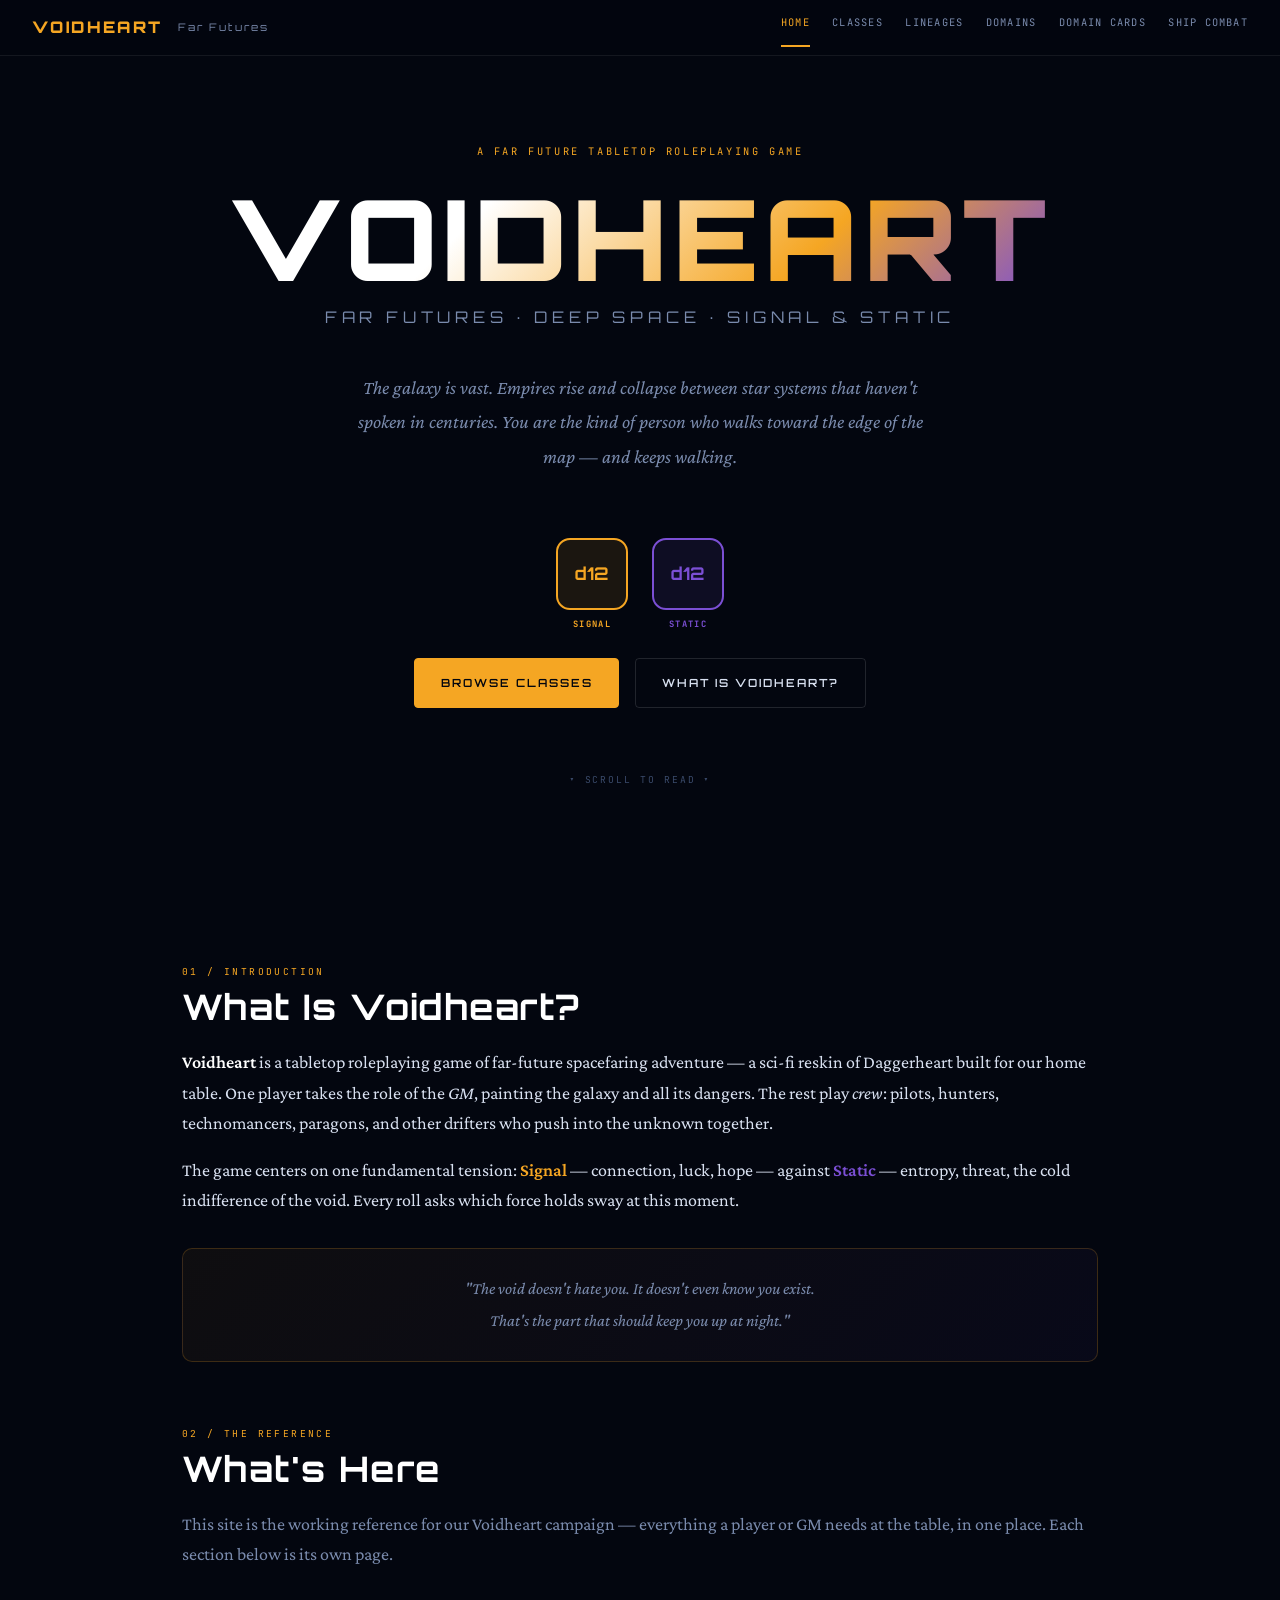
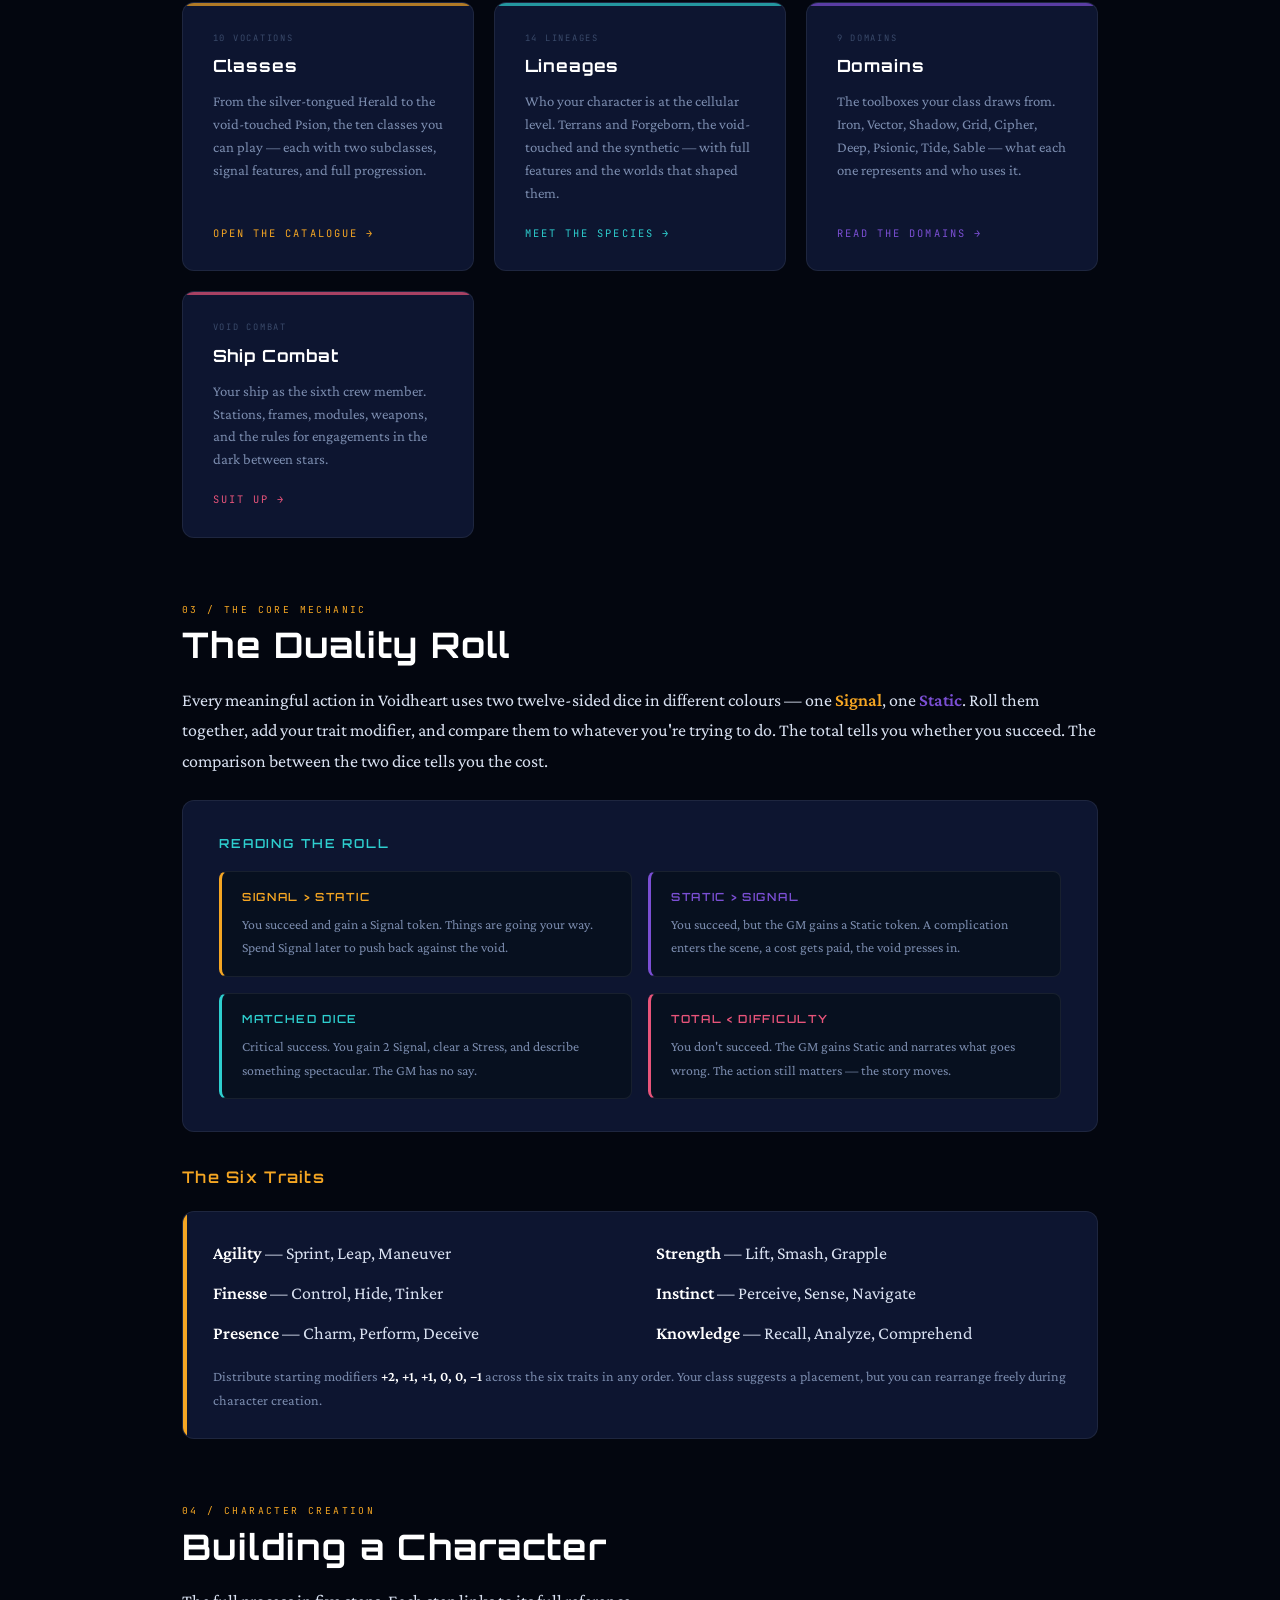
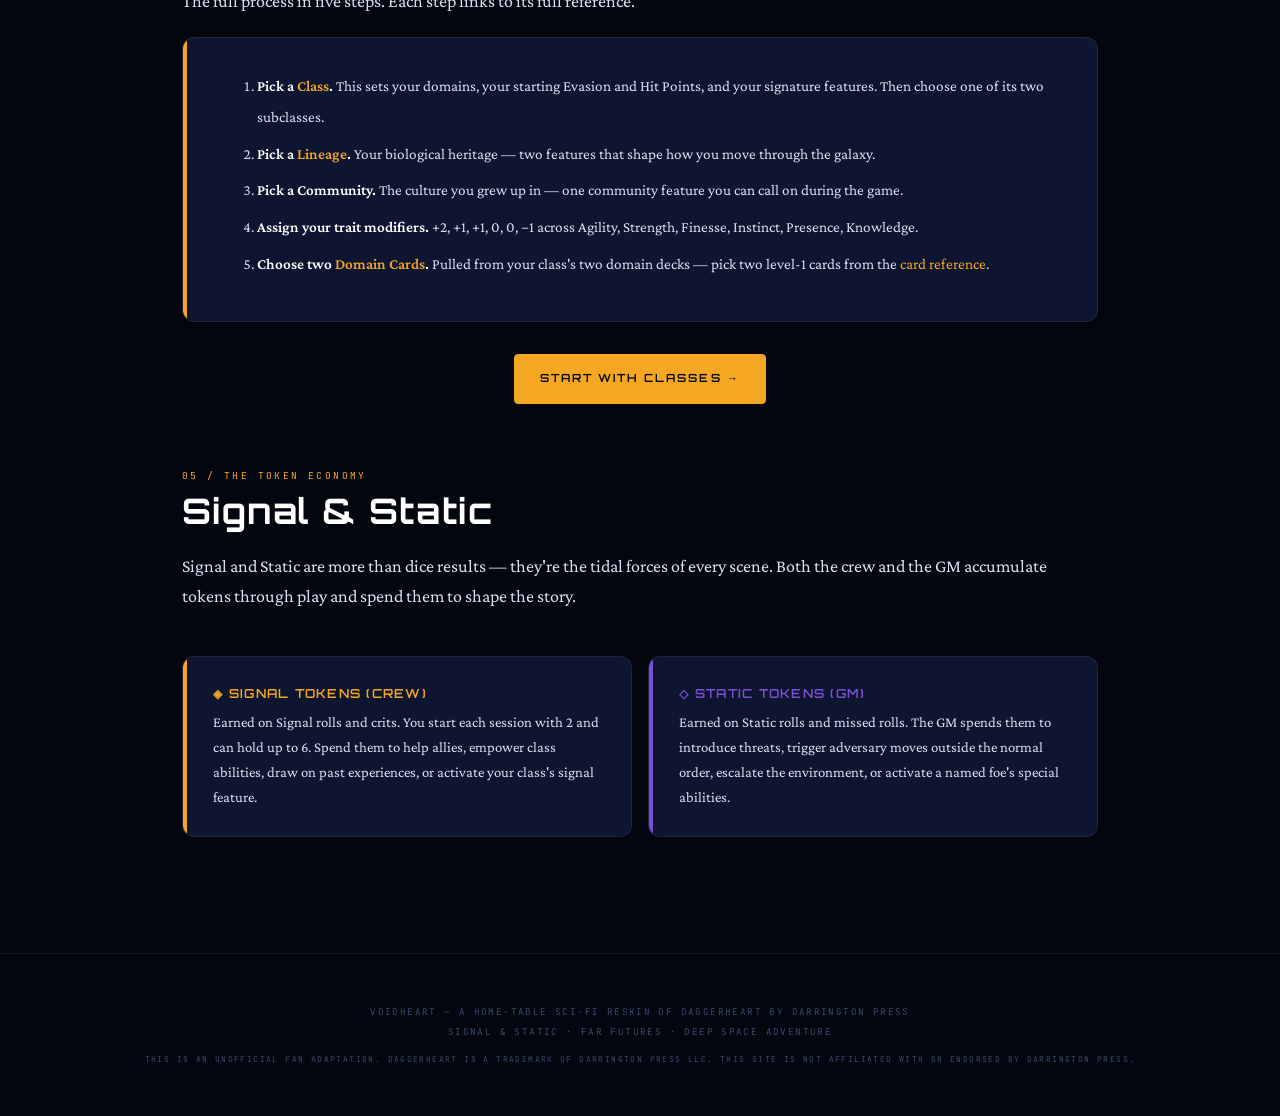
==== commit 4f648168: "update 05192026" ====
--- a/index.html
+++ b/index.html
@@ -282,6 +282,7 @@
     <li><a href="classes.html">Classes</a></li>
     <li><a href="lineages.html">Lineages</a></li>
     <li><a href="domains.html">Domains</a></li>
+    <li><a href="domain-cards.html">Domain Cards</a></li>
     <li><a href="ship-combat.html">Ship Combat</a></li>
   </ul>
 </nav>
@@ -431,7 +432,7 @@
         <li><strong>Pick a <a href="lineages.html">Lineage</a>.</strong> Your biological heritage &mdash; two features that shape how you move through the galaxy.</li>
         <li><strong>Pick a Community.</strong> The culture you grew up in &mdash; one community feature you can call on during the game.</li>
         <li><strong>Assign your trait modifiers.</strong> +2, +1, +1, 0, 0, −1 across Agility, Strength, Finesse, Instinct, Presence, Knowledge.</li>
-        <li><strong>Choose two <a href="domains.html">Domain Cards</a>.</strong> Pulled from your class's two domain decks &mdash; the spells and abilities you start with.</li>
+        <li><strong>Choose two <a href="domain-cards.html">Domain Cards</a>.</strong> Pulled from your class's two domain decks &mdash; pick two level-1 cards from the <a href="domain-cards.html">card reference</a>.</li>
       </ol>
     </div>
 
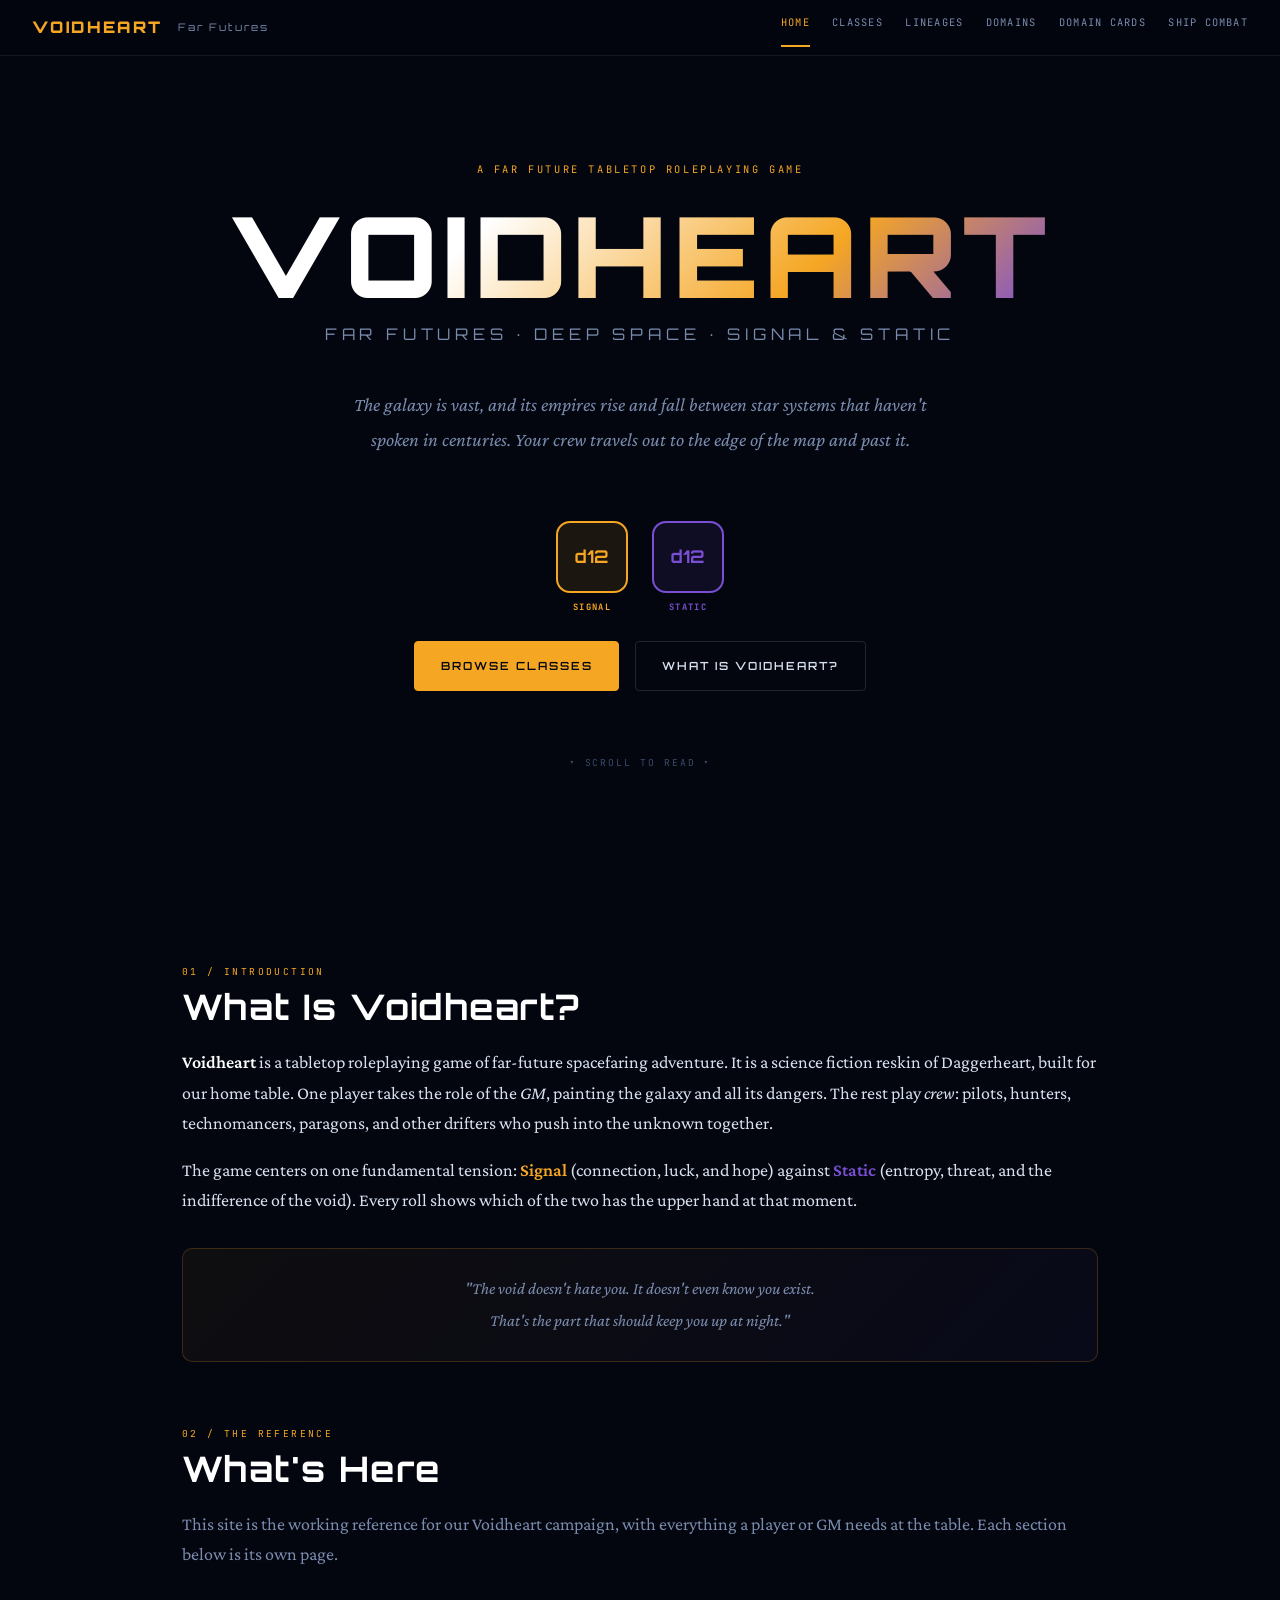
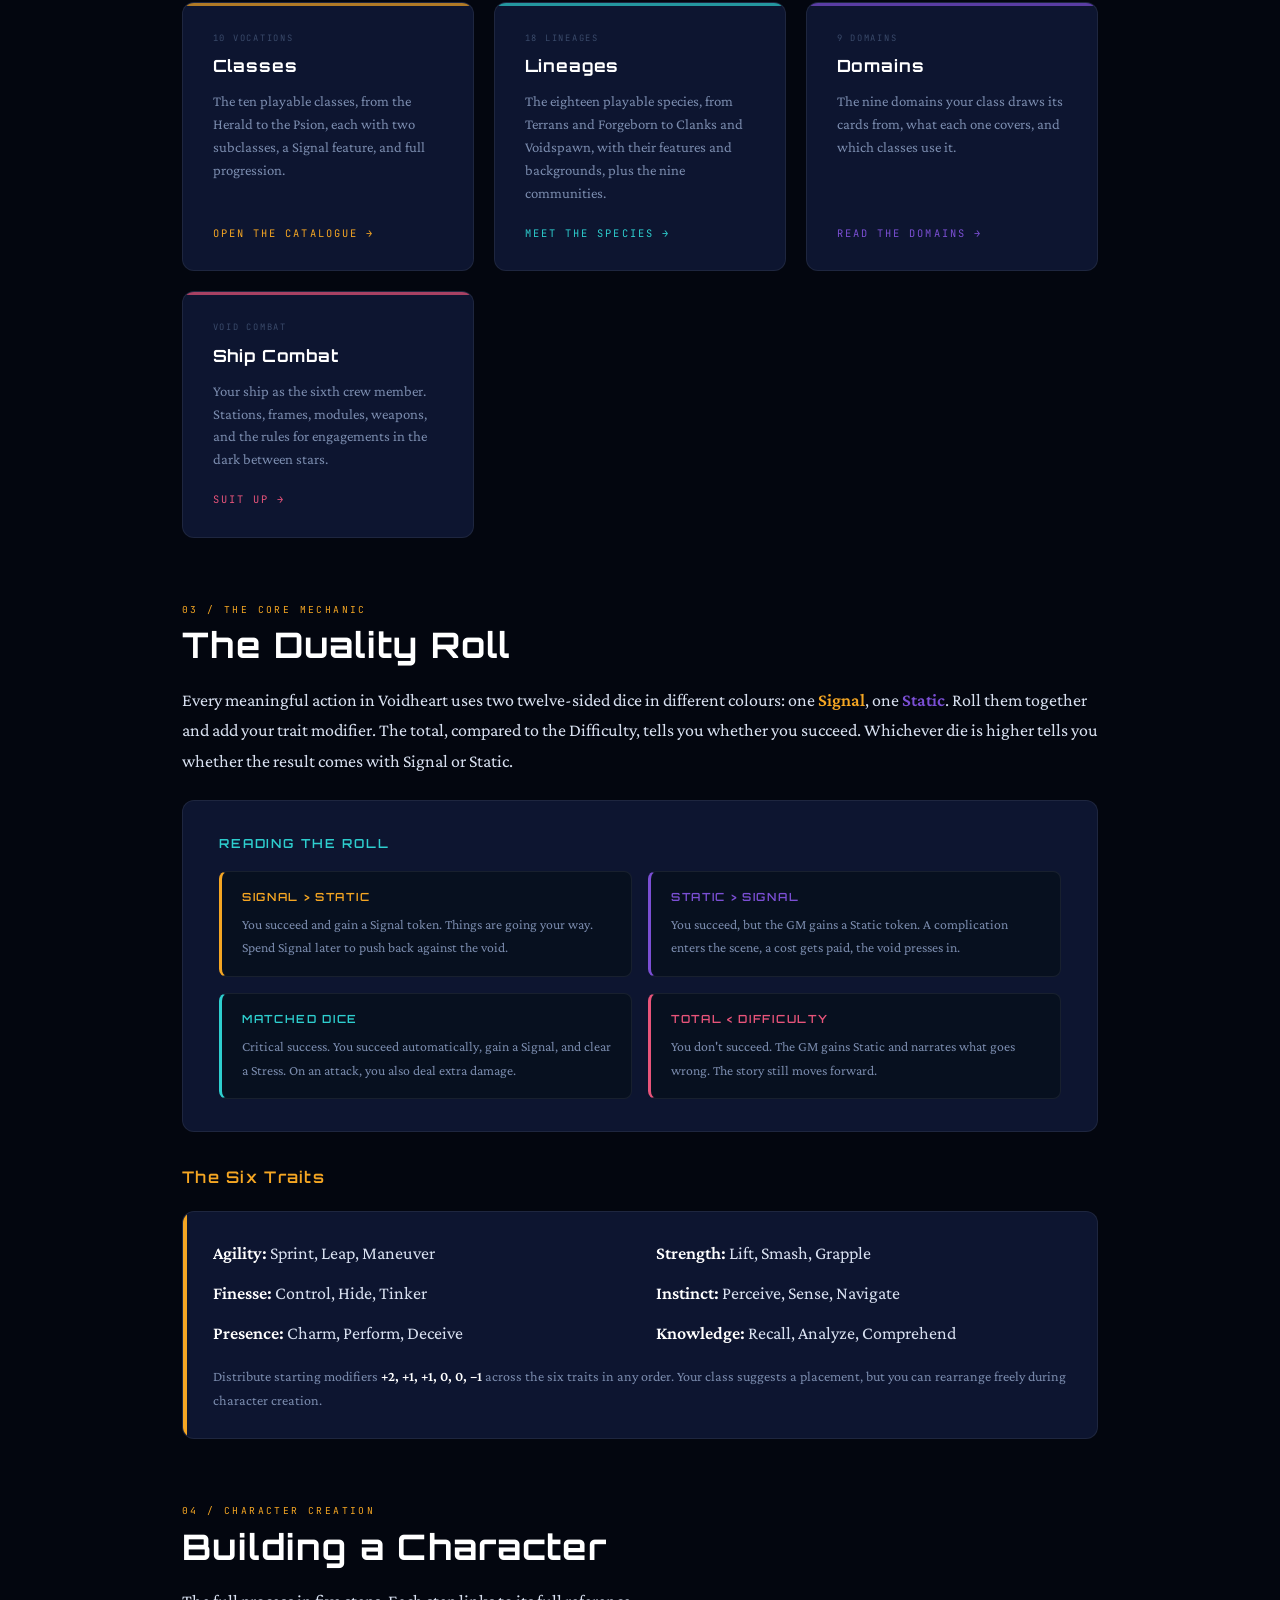
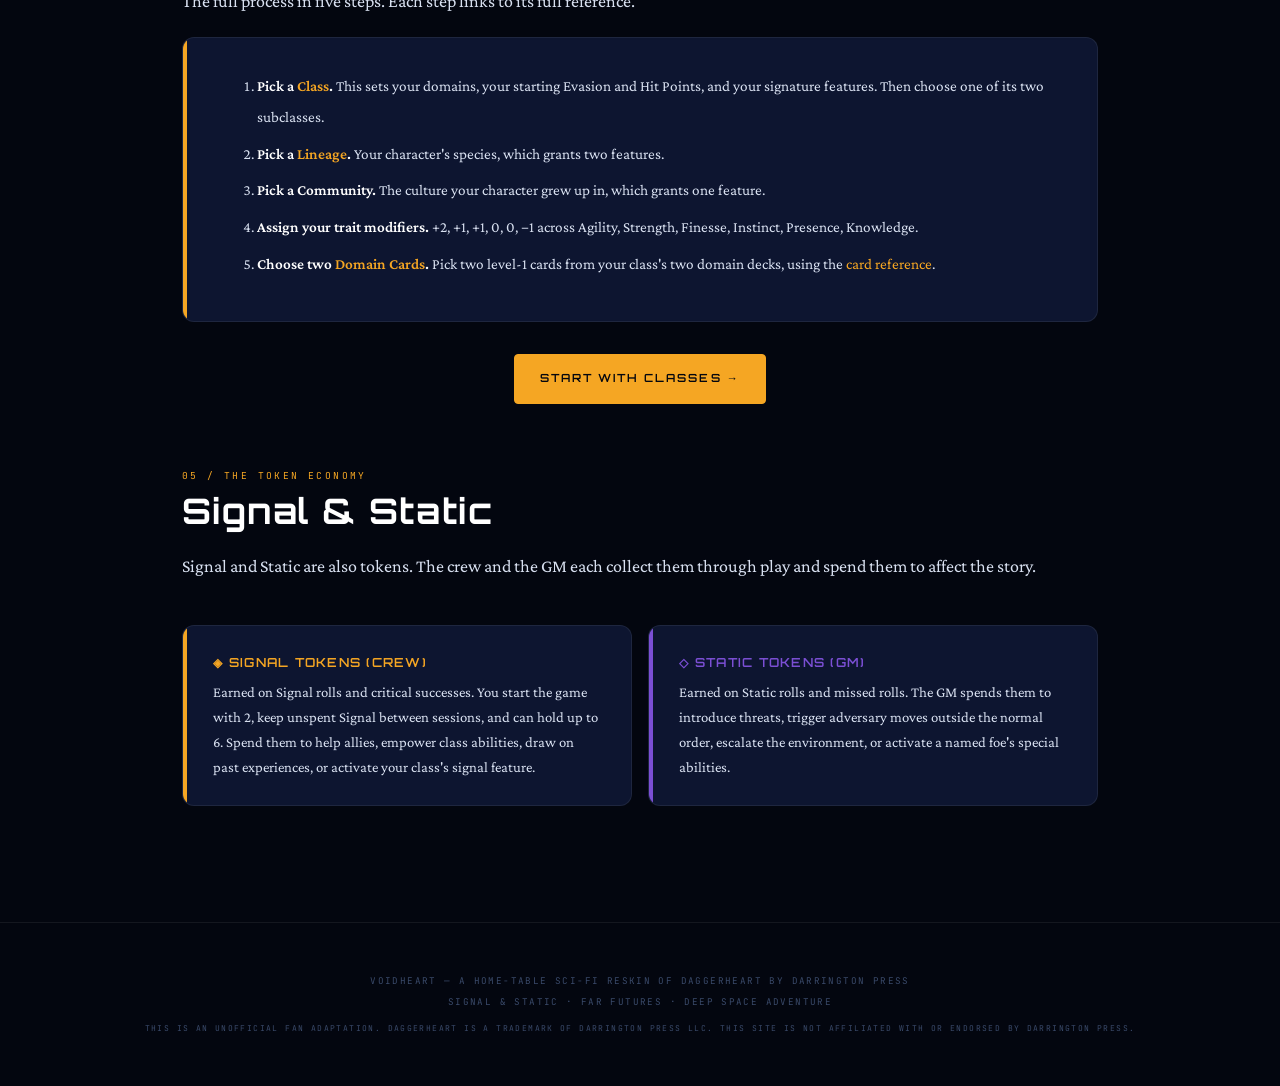
==== commit b05f6678: "Fix SRD regressions, rebalance ship combat and the Ace, plain-prose pass Cards (checked against the " ====
--- a/index.html
+++ b/index.html
@@ -293,8 +293,7 @@
   <h1>VOIDHEART</h1>
   <div class="hero-sub">Far Futures · Deep Space · Signal &amp; Static</div>
   <p class="hero-desc">
-    The galaxy is vast. Empires rise and collapse between star systems that haven't spoken in centuries.
-    You are the kind of person who walks toward the edge of the map &mdash; and keeps walking.
+    The galaxy is vast, and its empires rise and fall between star systems that haven't spoken in centuries. Your crew travels out to the edge of the map and past it.
   </p>
   <div class="hero-dice">
     <div style="text-align:center">
@@ -318,15 +317,12 @@
     <div class="section-label">01 / Introduction</div>
     <h2>What Is Voidheart?</h2>
     <p>
-      <strong>Voidheart</strong> is a tabletop roleplaying game of far-future spacefaring adventure &mdash; a sci-fi
-      reskin of Daggerheart built for our home table. One player takes the role of the <em>GM</em>, painting the
+      <strong>Voidheart</strong> is a tabletop roleplaying game of far-future spacefaring adventure. It is a science fiction reskin of Daggerheart, built for our home table. One player takes the role of the <em>GM</em>, painting the
       galaxy and all its dangers. The rest play <em>crew</em>: pilots, hunters, technomancers, paragons, and other
       drifters who push into the unknown together.
     </p>
     <p>
-      The game centers on one fundamental tension: <strong style="color:var(--signal)">Signal</strong> &mdash; connection,
-      luck, hope &mdash; against <strong style="color:var(--static)">Static</strong> &mdash; entropy, threat, the cold
-      indifference of the void. Every roll asks which force holds sway at this moment.
+      The game centers on one fundamental tension: <strong style="color:var(--signal)">Signal</strong> (connection, luck, and hope) against <strong style="color:var(--static)">Static</strong> (entropy, threat, and the indifference of the void). Every roll shows which of the two has the upper hand at that moment.
     </p>
     <div class="callout">
       "The void doesn't hate you. It doesn't even know you exist.<br>
@@ -339,26 +335,25 @@
     <div class="section-label">02 / The Reference</div>
     <h2>What's Here</h2>
     <p style="color:var(--text-dim);margin-bottom:1.5rem">
-      This site is the working reference for our Voidheart campaign &mdash; everything a player or GM needs at the table,
-      in one place. Each section below is its own page.
+      This site is the working reference for our Voidheart campaign, with everything a player or GM needs at the table. Each section below is its own page.
     </p>
     <div class="gateways">
       <a class="gateway" href="classes.html">
         <div class="gw-num">10 Vocations</div>
         <h3>Classes</h3>
-        <p>From the silver-tongued Herald to the void-touched Psion, the ten classes you can play &mdash; each with two subclasses, signal features, and full progression.</p>
+        <p>The ten playable classes, from the Herald to the Psion, each with two subclasses, a Signal feature, and full progression.</p>
         <div class="gw-arrow">Open the catalogue →</div>
       </a>
       <a class="gateway" href="lineages.html">
-        <div class="gw-num">14 Lineages</div>
+        <div class="gw-num">18 Lineages</div>
         <h3>Lineages</h3>
-        <p>Who your character is at the cellular level. Terrans and Forgeborn, the void-touched and the synthetic &mdash; with full features and the worlds that shaped them.</p>
+        <p>The eighteen playable species, from Terrans and Forgeborn to Clanks and Voidspawn, with their features and backgrounds, plus the nine communities.</p>
         <div class="gw-arrow">Meet the species →</div>
       </a>
       <a class="gateway" href="domains.html">
         <div class="gw-num">9 Domains</div>
         <h3>Domains</h3>
-        <p>The toolboxes your class draws from. Iron, Vector, Shadow, Grid, Cipher, Deep, Psionic, Tide, Sable &mdash; what each one represents and who uses it.</p>
+        <p>The nine domains your class draws its cards from, what each one covers, and which classes use it.</p>
         <div class="gw-arrow">Read the domains →</div>
       </a>
       <a class="gateway" href="ship-combat.html">
@@ -375,10 +370,9 @@
     <div class="section-label">03 / The Core Mechanic</div>
     <h2>The Duality Roll</h2>
     <p>
-      Every meaningful action in Voidheart uses two twelve-sided dice in different colours &mdash; one
+      Every meaningful action in Voidheart uses two twelve-sided dice in different colours: one
       <strong style="color:var(--signal)">Signal</strong>, one <strong style="color:var(--static)">Static</strong>.
-      Roll them together, add your trait modifier, and compare them to whatever you're trying to do.
-      The total tells you whether you succeed. The comparison between the two dice tells you the cost.
+      Roll them together and add your trait modifier. The total, compared to the Difficulty, tells you whether you succeed. Whichever die is higher tells you whether the result comes with Signal or Static.
     </p>
 
     <div class="mechanic-preview">
@@ -394,11 +388,11 @@
         </div>
         <div class="preview-tile signal-tile" style="border-left-color:var(--accent-teal)">
           <h4 style="color:var(--accent-teal)">MATCHED DICE</h4>
-          <p>Critical success. You gain 2 Signal, clear a Stress, and describe something spectacular. The GM has no say.</p>
+          <p>Critical success. You succeed automatically, gain a Signal, and clear a Stress. On an attack, you also deal extra damage.</p>
         </div>
         <div class="preview-tile static-tile" style="border-left-color:var(--accent-rose)">
           <h4 style="color:var(--accent-rose)">TOTAL &lt; DIFFICULTY</h4>
-          <p>You don't succeed. The GM gains Static and narrates what goes wrong. The action still matters &mdash; the story moves.</p>
+          <p>You don't succeed. The GM gains Static and narrates what goes wrong. The story still moves forward.</p>
         </div>
       </div>
     </div>
@@ -406,12 +400,12 @@
     <h3>The Six Traits</h3>
     <div class="rule-card">
       <div style="display:grid;grid-template-columns:1fr 1fr;gap:0.6rem 2rem">
-        <div><strong>Agility</strong> &mdash; Sprint, Leap, Maneuver</div>
-        <div><strong>Strength</strong> &mdash; Lift, Smash, Grapple</div>
-        <div><strong>Finesse</strong> &mdash; Control, Hide, Tinker</div>
-        <div><strong>Instinct</strong> &mdash; Perceive, Sense, Navigate</div>
-        <div><strong>Presence</strong> &mdash; Charm, Perform, Deceive</div>
-        <div><strong>Knowledge</strong> &mdash; Recall, Analyze, Comprehend</div>
+        <div><strong>Agility:</strong> Sprint, Leap, Maneuver</div>
+        <div><strong>Strength:</strong> Lift, Smash, Grapple</div>
+        <div><strong>Finesse:</strong> Control, Hide, Tinker</div>
+        <div><strong>Instinct:</strong> Perceive, Sense, Navigate</div>
+        <div><strong>Presence:</strong> Charm, Perform, Deceive</div>
+        <div><strong>Knowledge:</strong> Recall, Analyze, Comprehend</div>
       </div>
       <p style="margin-top:1rem;font-size:0.88rem;color:var(--text-dim)">
         Distribute starting modifiers <strong>+2, +1, +1, 0, 0, −1</strong> across the six traits in any order. Your class
@@ -429,10 +423,10 @@
     <div class="rule-card">
       <ol style="padding-left:1.25rem;line-height:2;font-size:0.95rem">
         <li><strong>Pick a <a href="classes.html">Class</a>.</strong> This sets your domains, your starting Evasion and Hit Points, and your signature features. Then choose one of its two subclasses.</li>
-        <li><strong>Pick a <a href="lineages.html">Lineage</a>.</strong> Your biological heritage &mdash; two features that shape how you move through the galaxy.</li>
-        <li><strong>Pick a Community.</strong> The culture you grew up in &mdash; one community feature you can call on during the game.</li>
+        <li><strong>Pick a <a href="lineages.html">Lineage</a>.</strong> Your character's species, which grants two features.</li>
+        <li><strong>Pick a Community.</strong> The culture your character grew up in, which grants one feature.</li>
         <li><strong>Assign your trait modifiers.</strong> +2, +1, +1, 0, 0, −1 across Agility, Strength, Finesse, Instinct, Presence, Knowledge.</li>
-        <li><strong>Choose two <a href="domain-cards.html">Domain Cards</a>.</strong> Pulled from your class's two domain decks &mdash; pick two level-1 cards from the <a href="domain-cards.html">card reference</a>.</li>
+        <li><strong>Choose two <a href="domain-cards.html">Domain Cards</a>.</strong> Pick two level-1 cards from your class's two domain decks, using the <a href="domain-cards.html">card reference</a>.</li>
       </ol>
     </div>
 
@@ -446,14 +440,13 @@
     <div class="section-label">05 / The Token Economy</div>
     <h2>Signal &amp; Static</h2>
     <p>
-      Signal and Static are more than dice results &mdash; they're the tidal forces of every scene.
-      Both the crew and the GM accumulate tokens through play and spend them to shape the story.
+      Signal and Static are also tokens. The crew and the GM each collect them through play and spend them to affect the story.
     </p>
     <div class="grid-2" style="margin-top:1.5rem">
       <div class="rule-card">
         <h4 style="color:var(--signal)">◈ SIGNAL TOKENS (CREW)</h4>
         <p style="font-size:0.92rem">
-          Earned on Signal rolls and crits. You start each session with 2 and can hold up to 6. Spend them to help allies,
+          Earned on Signal rolls and critical successes. You start the game with 2, keep unspent Signal between sessions, and can hold up to 6. Spend them to help allies,
           empower class abilities, draw on past experiences, or activate your class's signal feature.
         </p>
       </div>
